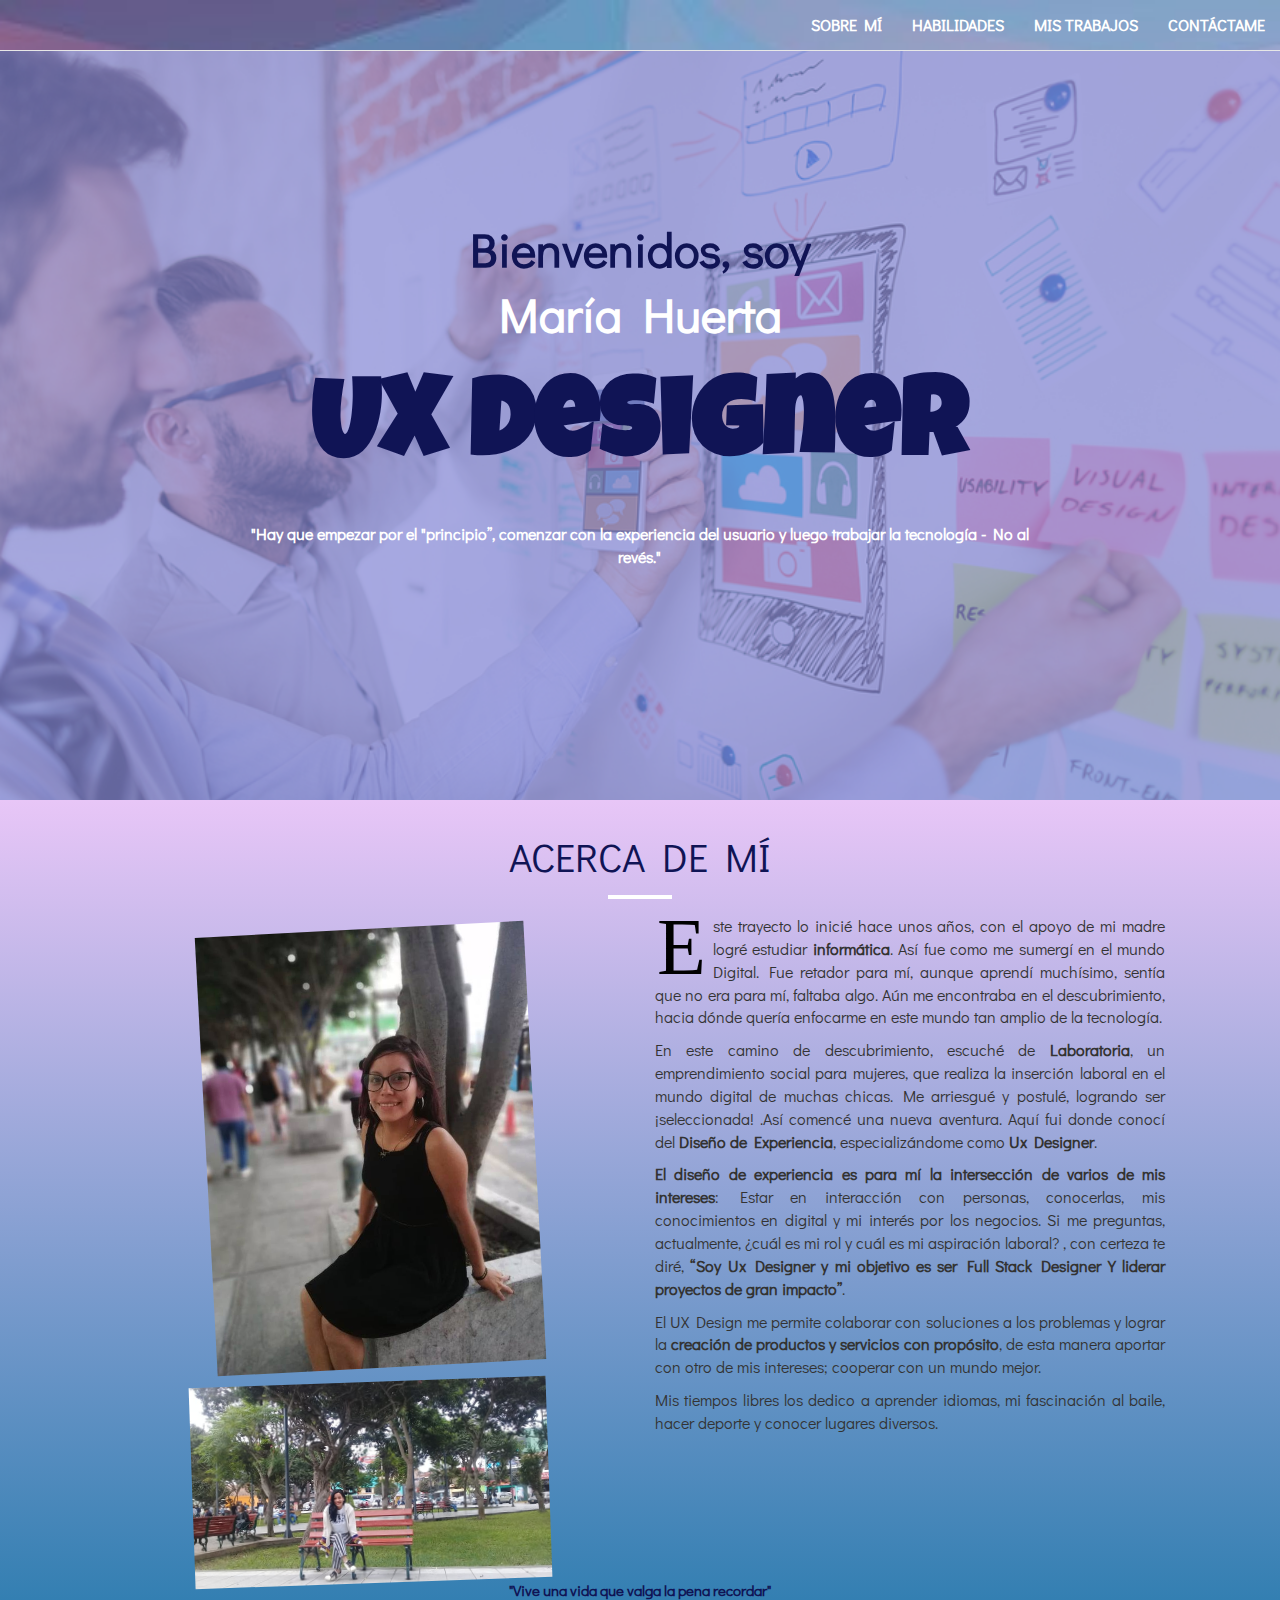
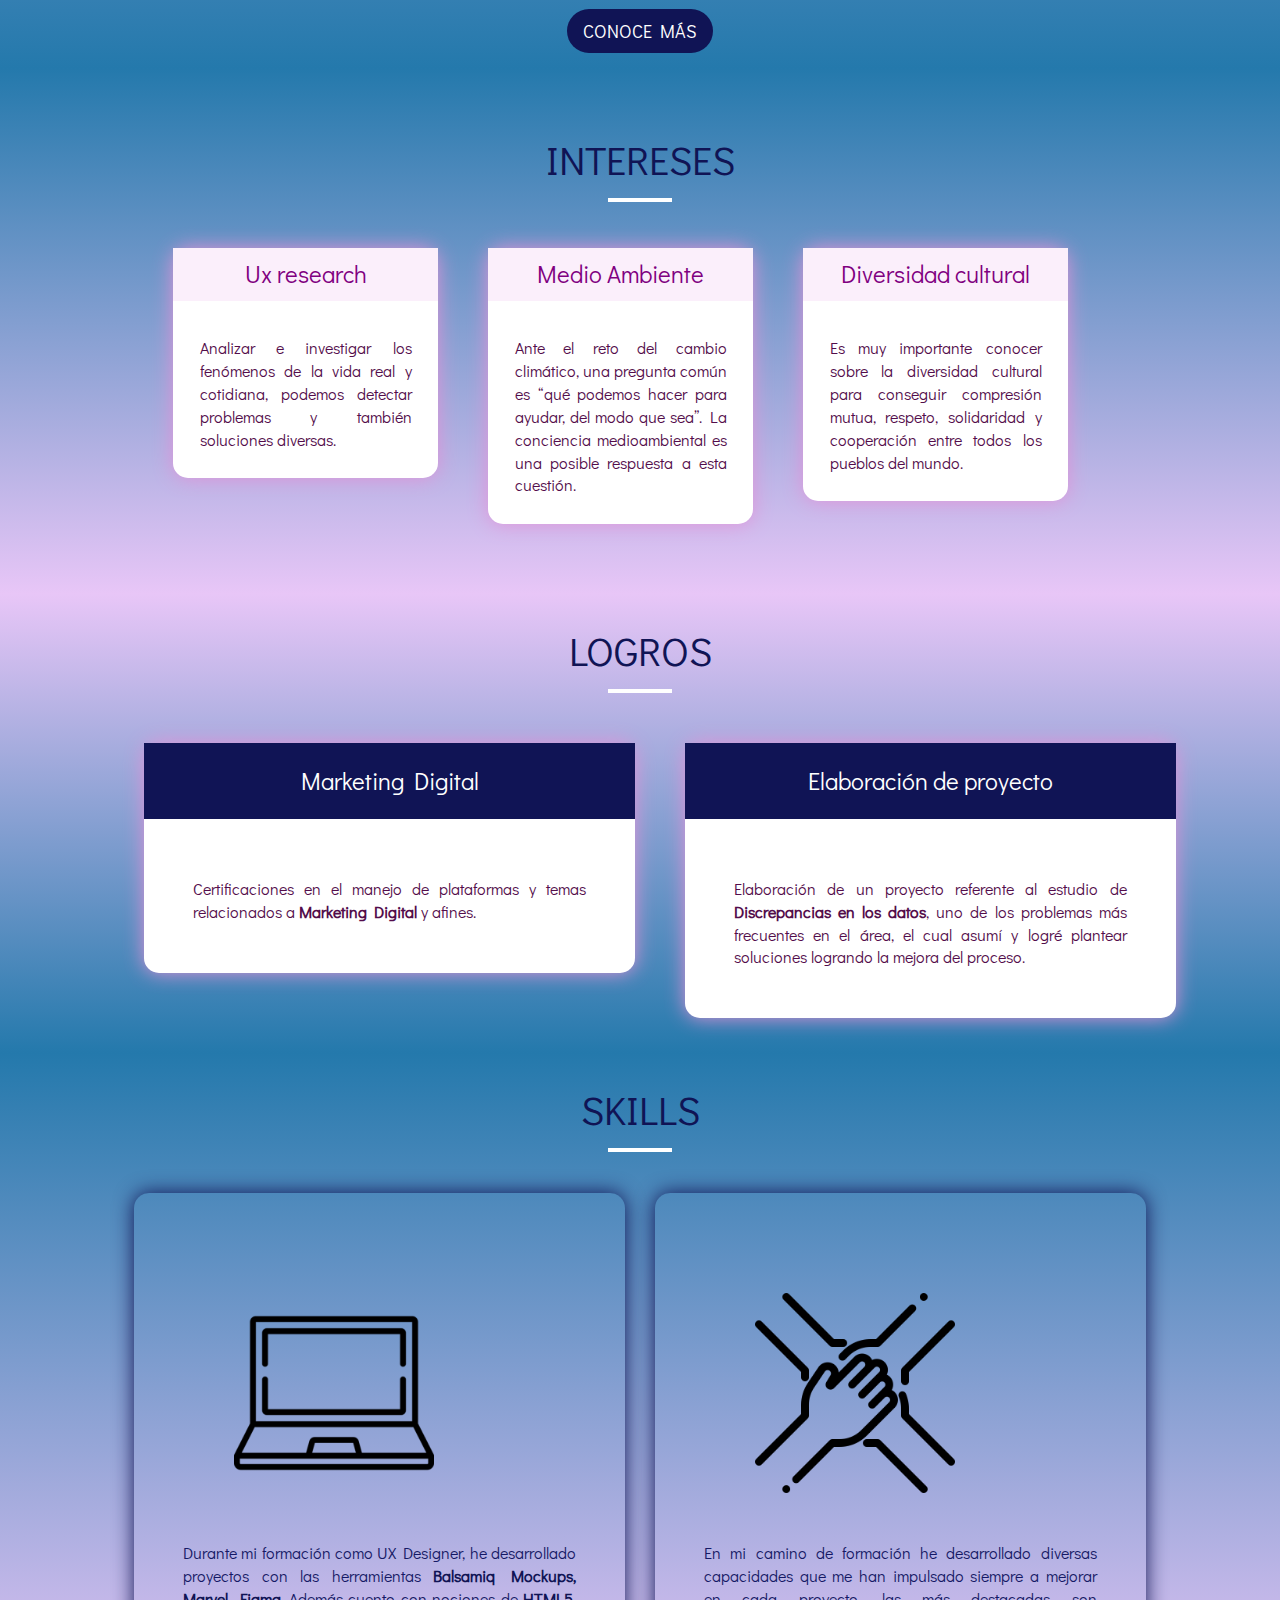
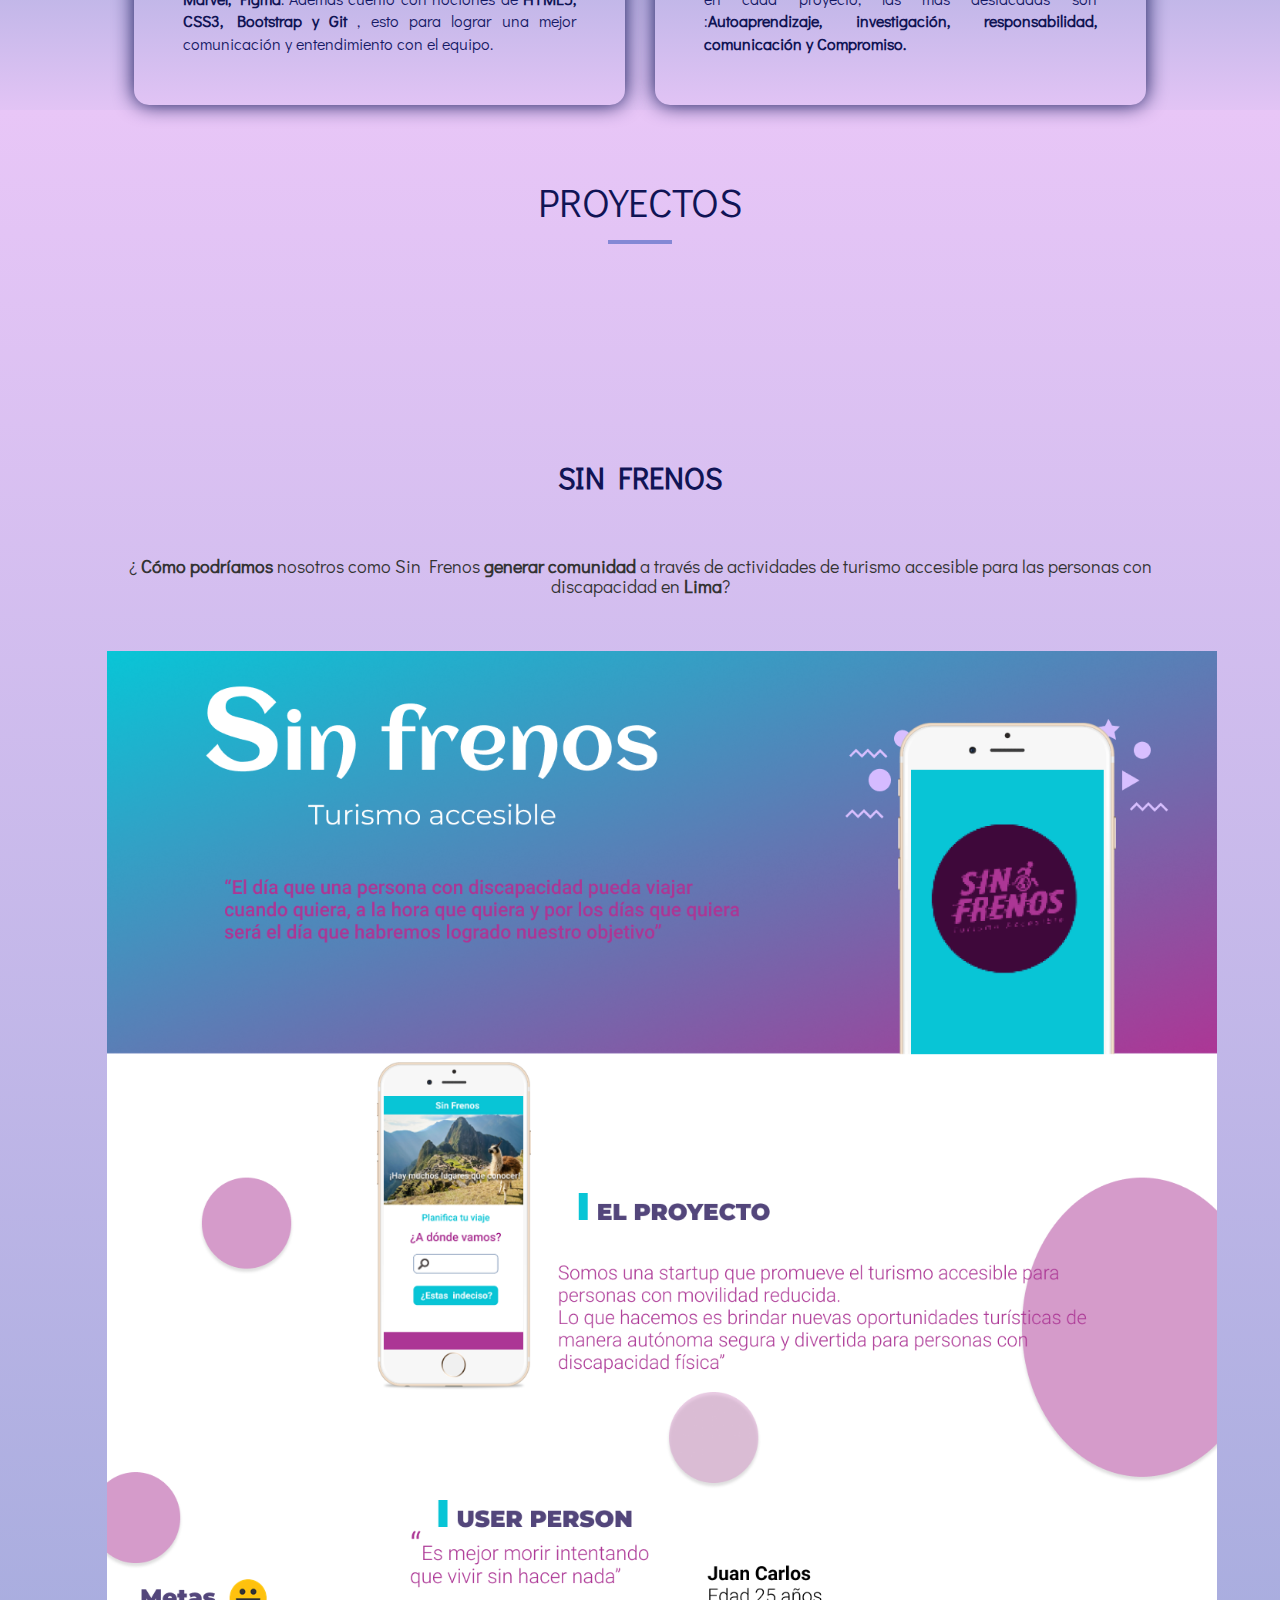
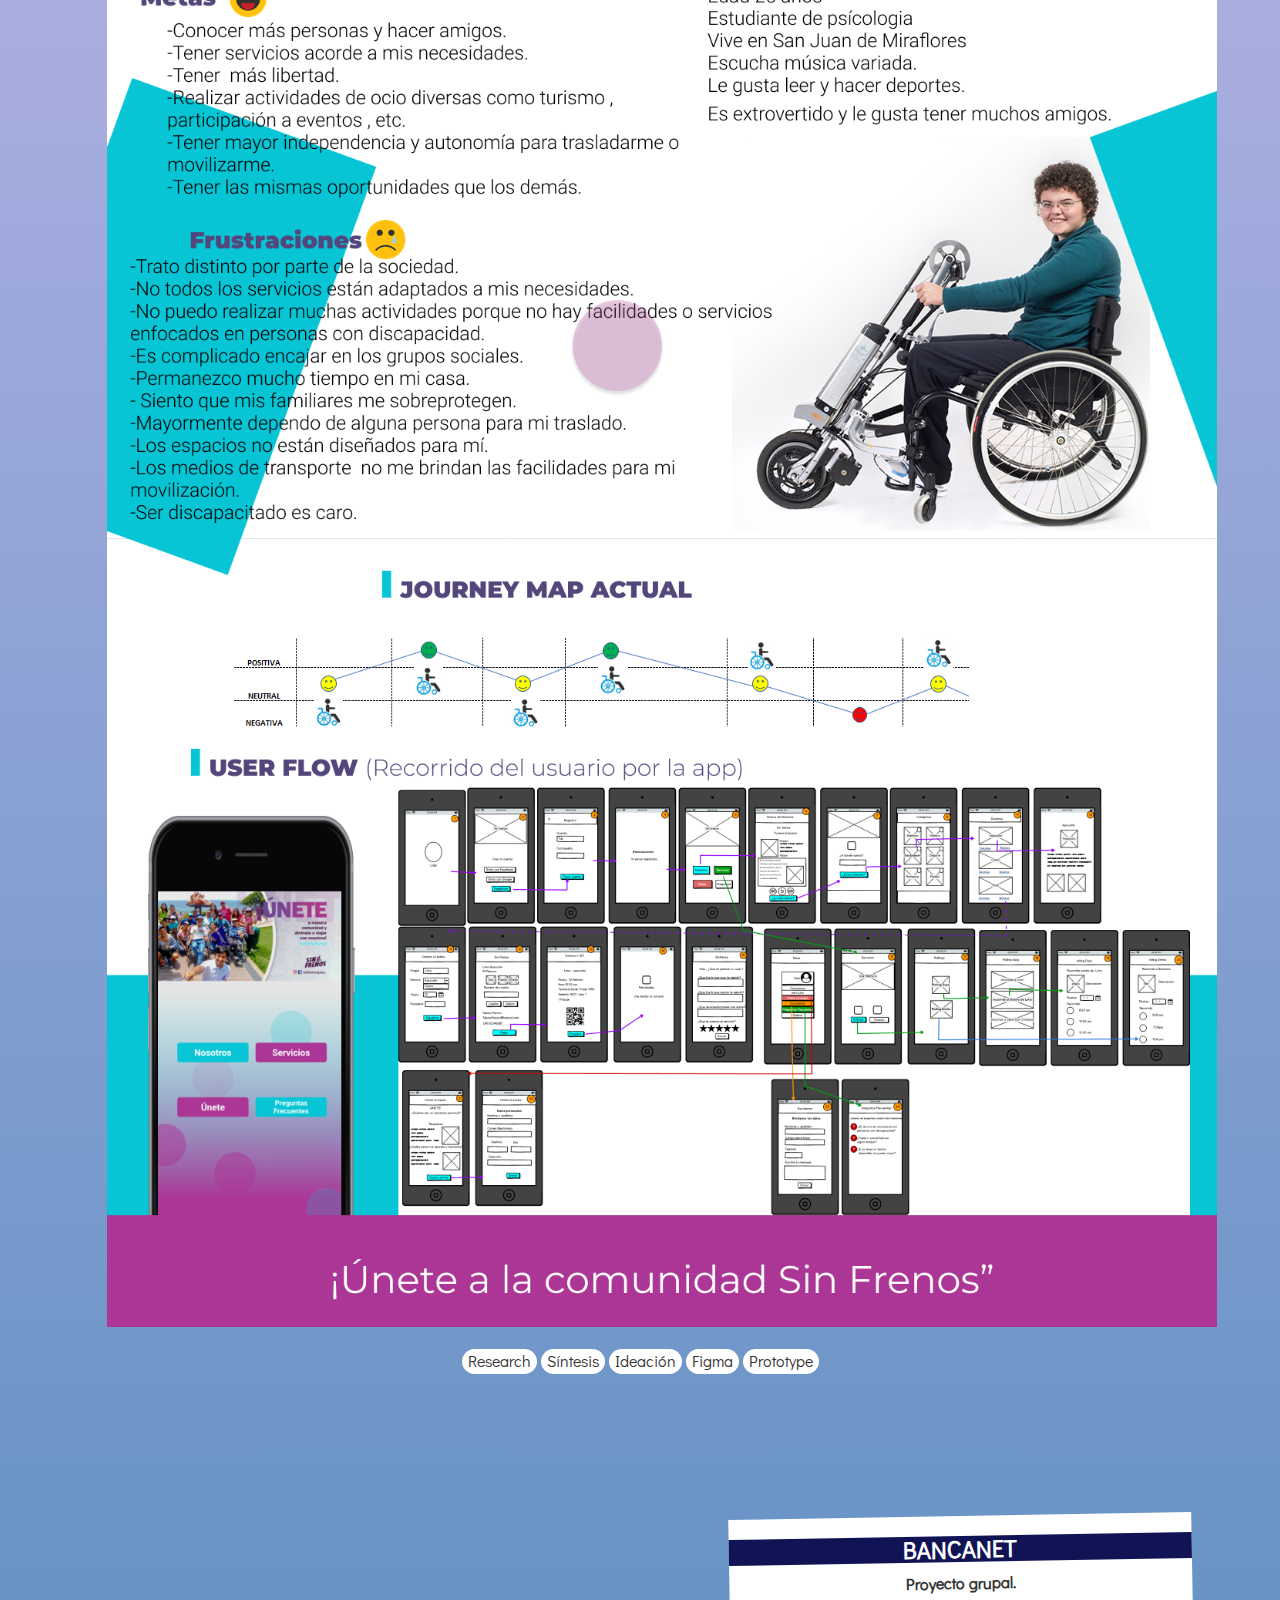
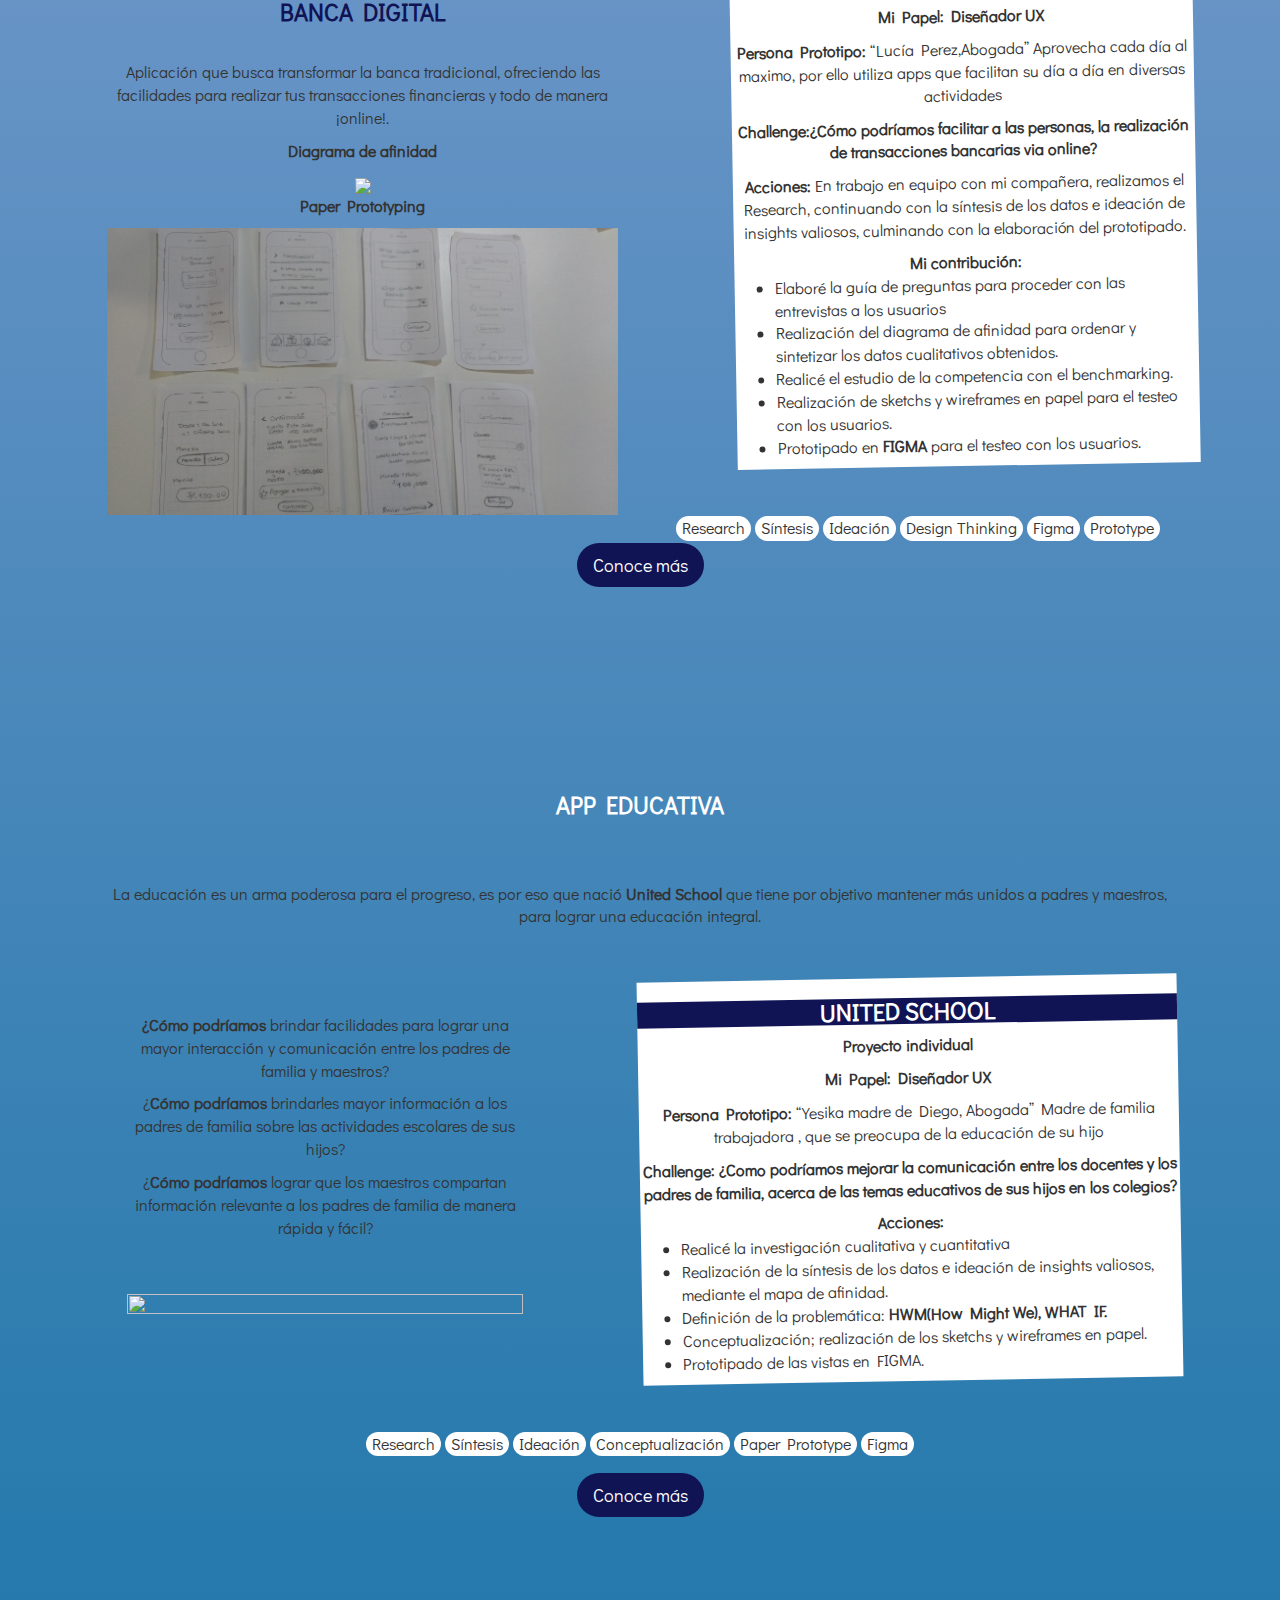
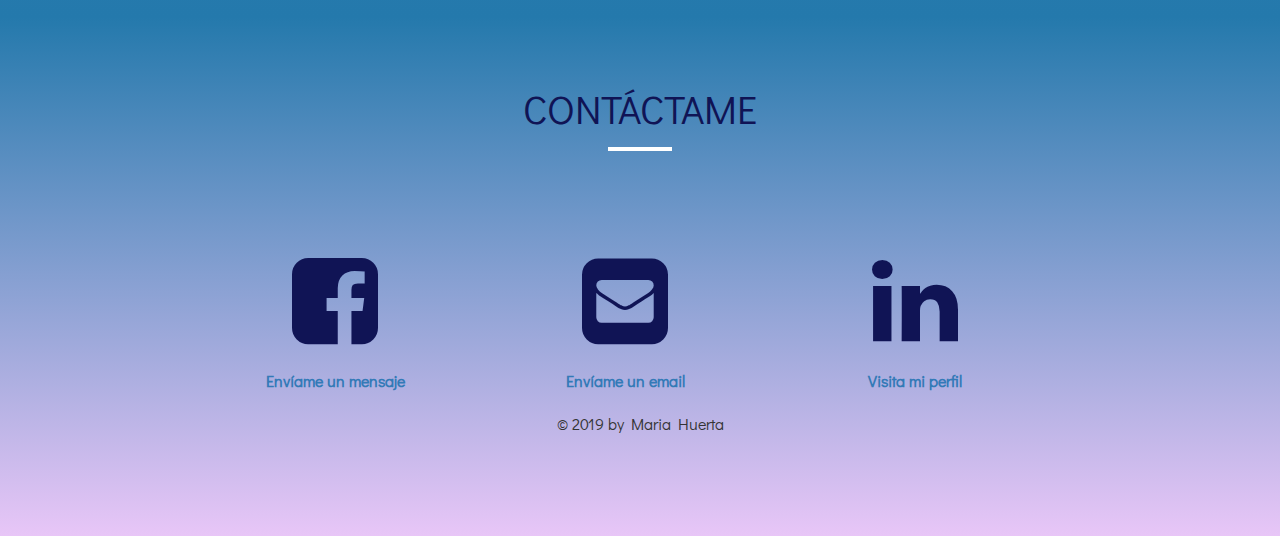
==== index.html @ 5f360df9 "añadiendo proyecto sin frenos" ====
<!DOCTYPE html>
<html lang="en">
	<head>
		<meta charset="UTF-8">
		<title>Portafolio</title>
		<meta http-equiv="X-UA-Compatible" content="IE=edge">
		<meta name="viewport" content="width=device-width, initial-scale=1">
		<link rel="stylesheet" href="fonts/css/font-awesome.css" type="text/css"> <!-- Porque aqui estan todos los icons de servicios-->
		<link href="https://fonts.googleapis.com/css?family=Kavivanar" rel="stylesheet">
		<link href="https://fonts.googleapis.com/css?family=Rammetto+One" rel="stylesheet">

		<link href="https://fonts.googleapis.com/css?family=Alfa+Slab+One|Amatic+SC|Archivo+Black|Didact+Gothic|Fjalla+One|Kalam|Lexend+Exa|Lexend+Zetta|Lobster|Luckiest+Guy|Oswald|Play|Shadows+Into+Light|Ubuntu+Condensed&display=swap" rel="stylesheet">
		<link rel="stylesheet" type="text/css" href="css/bootstrap.css">
		<link rel="stylesheet" href="css/main.css" type="text/css">

			<link rel="stylesheet" href="css/ejm.scss" type="text/css">
	</head>
	<body id="particles-js">
		<header>
			<nav class="navbar navbar-default navbar-fixed-top fixed">
				<div class="container-fluid">
					<div class="navbar-header">
						<button type="button" class="navbar-toggle collapsed" data-toggle="collapse" data-target="#bs-example-navbar-collapse-1" aria-expanded="false">
							<span class="sr-only">Toggle navigation</span>
							<span class="icon-bar"></span>
							<span class="icon-bar"></span>
							<span class="icon-bar"></span>
						</button>
						<a class="navbar-brand portafolio" href="#"></a>
					</div>
					<div class="collapse navbar-collapse" id="bs-example-navbar-collapse-1">
						<ul class="nav navbar-nav navbar-right">
							<li><a class="list" href="#sobremi"><strong>SOBRE MÍ</strong></a></li>
							<li><a class="list" href="#Habilidades"><strong>HABILIDADES</strong></a></li>
							<li><a class="list" href="#proyecto"><strong>MIS TRABAJOS</strong></a></li>
							<li><a class="list" href="#contactanos"><strong>CONTÁCTAME</strong></a></li>
						</ul>
					</div>
				</div>
			</nav>
		</header>


		<section>
			<div class="contentpresentacion">
				<h3 class="name texto-name  "><strong>Bienvenidos, soy </strong></h3><span class="name"><strong>María Huerta</strong></span>
					<h2 class="tittle2"><strong> UX Designer</strong></h2>
						<p class="phrase col-md-8"> "Hay que empezar por el "principio”, comenzar con la experiencia  del usuario y luego trabajar la tecnología - No al revés."</p>
			</div>
		</section>


		<!--sobre mi-->
		<section  class="fondo-sobremi"  >
			<div class="container">
				<div id="sobremi" class="text-center col-xs-12">
					<h2 class="tittle_Sub">ACERCA DE MÍ</h2>
					<div class="line-white"></div>
					<div class="col-xs-12 ">
					<!--	<div class="text-center col-xs-12 col-md-6 " >

									<img src="img/family.jpg" alt="photo" class="img-w ">

						</div> -->

						<div class="text-center col-xs-12 col-md-6 " >
							<img src="img/yoo.jpg" alt="photo" class="photo1">
							<img src="img/OK.jpg" alt="photo" class="photo2 hidden-xs">
						</div>

						<div class="text-center col-xs-12 col-md-6 text-justify hidden-xs" >
							<p> <span class="capitalLetter">E</span>ste trayecto lo inicié hace unos años, con el apoyo de mi madre logré estudiar <strong>informática</strong>. Así fue como me sumergí en el mundo Digital. Fue retador para mí, aunque aprendí muchísimo, sentía que no era para mí, faltaba algo. Aún me encontraba en el descubrimiento, hacia dónde quería enfocarme en este mundo tan amplio de la tecnología.
								 <p>En este camino de descubrimiento, escuché de <strong>Laboratoria</strong>, un emprendimiento social para mujeres, que realiza la inserción laboral en el mundo digital de muchas chicas. Me arriesgué y postulé, logrando ser ¡seleccionada! .Así comencé una nueva aventura. Aquí fui donde conocí del <strong> Diseño de Experiencia</strong>, especializándome como <strong>Ux Designer</strong>.</p>

							 	 <p><strong>El diseño de experiencia es para mí la intersección de varios de mis intereses</strong>: Estar en interacción con personas, conocerlas, mis conocimientos en digital  y mi interés por los negocios. Si me preguntas, actualmente, ¿cuál es mi rol y cuál es mi aspiración laboral? , con certeza te diré, <strong>“Soy Ux Designer y mi objetivo es ser Full Stack Designer Y liderar proyectos de gran impacto”</strong>.</p>
								 <p class="">El UX Design me permite colaborar con soluciones a los problemas y lograr la <strong>creación de productos y servicios con propósito</strong>, de esta manera aportar con otro de mis intereses; cooperar con un mundo mejor.</p>
	  						 <p class="">Mis tiempos libres los dedico a aprender idiomas, mi fascinación al baile, hacer deporte y conocer lugares diversos.</p>


								<div class="col-xs-12">
								<div class="col-xs-12  col-md-12 hidden-xs text-justify">

								</div>
								</div>
					 </div>



					 <div class="text-center col-xs-12   hidden-md hidden-lg hidden-sm .visible-xs text-justify">
					<p><span class="capitalLetter">D</span>esafió los retos y estoy convencida de que se puede mejorar vidas
					mediante la experiencia de usuario y la mejora de los procesos.
					Aspiro desarrollarme como Full Stack Designer y trabajar en
					proyectos de impacto social, ofreciendo la mejor experiencia al
					usuario en equilibrio con los objetivos del negocio y el uso eficiente
					de los recursos.
					Destaco mi capacidad de compromiso, cooperación y constancia en
					diversos ámbitos de mi vida.</p>
					</div>

					</div>

					<h3 class="text-frase">"Vive una vida que valga la pena recordar"</h3>
					<a href="img/MARIA HUERTA UX.pdf" target="_blank" id="enlace-cv" class="btn btn-lg boton  text-white " type="submit" download>CONOCE MÁS</a>
				</div>
			</div>
		</section>


		<!--HABILIDADES-->
	<!--	<section id="Habilidades"class="habilidades fondo text-center">
			<h2 class="tittle_Sub blue  ">SKILLS</h2>
			<div class="line"></div>
			<div class="col-xs-12 col-md-1">

			</div>
			<div class="col-xs-12 col-md-10 p-phrase">
			<p>Durante mi formación como UX Designer, he desarrollado  proyectos con las herramientas Marvel y Figma.
      Además cuento con nociones de HTML5, CSS3, Bootstrap y Git, esto para lograr una mejor comunicación con el equipo y entendimiento.
      </strong></p>
			</div>
			<div class="row">
			<div class="container">
					<div class="col-xs-12 col-md-2">
						<div class="tipos-habilidades">

								<section class="container-item">
										<img src="img/marvel.jpg" alt="photo" class="photos img">
								<section class="text-proyectos">
									<h4>MARVEL</h4>
								</section>
								</section>
						</div>
					</div>
					<div class="col-xs-12 col-md-2">
						<div class="tipos-habilidades">

							<section class="container-item">
									<img src="img/22.png" alt="photo" class="photos-ambos img">
							<section class="text-proyectos">
								<h4>FIGMA</h4>

							</section>
							</section>
						</div>
					</div>

					<div class="col-xs-12 col-md-2 ver">
						<div class="tipos-habilidades">


								<section class="container-item">
								<img src="img/git.jpg" alt="photo" class="photos img">
								<section class="text-proyectos">
									<h3>GIT</h3>

								</section>
								</section>
						</div>
					</div>
					<div class="col-xs-12 col-md-2 ver">
						<div class="tipos-habilidades">


								<section class="container-item">
							<img src="img/css_3.png" alt="photo" class="photos img">
								<section class="text-proyectos">
									<h3>CSS</h3>
								</section>
								</section>
						</div>
					</div>

					<div class="col-xs-12 col-md-2 ver">
						<div class="tipos-habilidades">

								<section class="container-item">
							<img src="img/html_5.png" alt="photo" class="photos img">
								<section class="text-proyectos">
									<h3>HTML</h3>
								</section>
								</section>
						</div>
					</div>

					<div class="col-xs-12 col-md-2 ver">
						<div class="tipos-habilidades">

								<section class="container-item">
							<img src="img/Octocat.png" alt="photo" class="photos img">
								<section class="text-proyectos">
									<h3>GITHUB</h3>
								</section>
								</section>
						</div>
					</div>
				</div>
	     	</div>
		</section>-->
		<section  class="text-center bg-black seccion-intereses">
				<div class="container-fluid">
				<h2 class="tittle_Sub blue">INTERESES</h2>
				<div class="line-white"></div>
				<div class="row">
					 <div class="col-md-1"></div>
					 <div class="col-md-3 all">
							<section class="overlay no-p" class="container-item">
							</section>
							<section class="intereses ">
								<h3 class="color-titulo">Ux research</h3>
								<p class="text-intereses text-justify">	Analizar e investigar los fenómenos de la vida real y cotidiana, podemos detectar problemas y también soluciones diversas.</p>
							</section>
					 </div>


						<div class="col-md-3 all">
							<section class="overlay no-p">
							</section>
							<section class="intereses ">
								<h3 class="color-titulo">Medio Ambiente</h3>
								<p class="text-intereses text-justify ">Ante el reto del cambio climático, una pregunta común es “qué podemos hacer para ayudar, del modo que sea”. La conciencia medioambiental es una posible respuesta a esta cuestión. </p>
							</section>
							</div>

							<div class="col-md-3 all">
								<section class="overlay no-p">
								<section class="newcategory" >
								</section>
								</section>
								<section class="intereses ">
									<h3 class="color-titulo">Diversidad cultural</h3>
									<p class="text-intereses text-justify ">Es muy importante conocer sobre la diversidad cultural para conseguir compresión mutua, respeto, solidaridad y cooperación entre todos los pueblos del mundo.</p>
								</section>
				</section>

				<section  class="text-center bg-black section_logros">
						<div class="container-fluid">
						<h2 class="tittle_Sub blue">LOGROS</h2>
						<div class="line-white"></div>
						<div class="row">
							 <div class="col-md-1"></div>
							 <div class="col-md-5 all">
									<section class="overlay no-p" class="container-item">
									</section>
									<section class="intereses ">
										<h3 class="color">Marketing Digital</h3>
										<p class="text-intereses text-justify"> Certificaciones en el manejo de plataformas y temas relacionados a <strong>Marketing Digital</strong> y afines.</p>
									</section>
							 </div>


								<div class="col-md-5 all">
									<section class="overlay no-p">
									</section>
									<section class="intereses">
										<h3 class="color">Elaboración de proyecto</h3>
										<p class="text-intereses text-justify "> Elaboración de un proyecto referente al estudio de <strong>Discrepancias en los datos</strong>, uno de los problemas más frecuentes en el área, el cual asumí y logré plantear soluciones logrando la mejora del proceso.  </p>
									</section>
									</div>
						</section>



		<section  id="Habilidades" class=" section_habilidades">
			<div class="container-fluid">
				<h2 class="tittle_Sub blue">SKILLS</h2>
				<div class="line-white"></div>
				<div class="row">
					<div class="col-md-1"></div>

						<div class="col-md-5 ">
							<section class="overlay no-p" class="container-item">
							</section>
							<section class="skills text-justify ">

								<div class="img-contenedor">
									<img src="img/laptop.png" class="img_skills" >
	              </div>
								<p class="text-skills">Durante mi formación como UX Designer, he desarrollado  proyectos con las herramientas <strong class="strong_letter">Balsamiq Mockups, Marvel, Figma</strong>.
					      Además cuento con nociones de <strong class="strong_letter">HTML5, CSS3, Bootstrap y Git</strong> , esto para lograr una mejor comunicación y entendimiento con el equipo.
							</strong></p>
							</section>
					 </div>


						<div class="col-md-5 ">
							<section class="overlay no-p">

							</section>
							<section class="skills text-justify ">
								<div class="img-contenedor">
									<img src="img/team.png" class="img_skills">
								</div>
								<p class="text-skills">En mi camino de formación he desarrollado diversas capacidades que me han impulsado siempre a mejorar en cada proyecto, las más destacadas son :<strong class="strong_letter">Autoaprendizaje, investigación, responsabilidad, comunicación y Compromiso.</strong> </p>
						</section>
					</div>
				</section>






		<!--Nuevos Proyectos-->
		<!-- <section id="proyecto" class="proyecto text-center bg-black">
			<div class="conteiner-fluid">
				<h2 class="text-white">Proyectos</h2>
				<div class="line"></div>
				<div class="row">
					<div class="col-md-4 overlay no-p">
						<img src="img/bancanet.jpg.png" class="img">
						<div class="newcategory">
							<h4>CATEGORÍA</h4>
							<h3>Nombre proyecto</h3>
						</div>
					</div>
					<div class="col-md-4 overlay no-p">
						<img src="img/1.jpg" class="img">
						<div class="newcategory">
							<h4>CATEGORÍA</h4>
							<h3>Nombre proyecto</h3>
						</div>
					</div>
					<div class="col-md-4 overlay no-p">
						<img src="img/1.jpg" class="img">
						<div class="newcategory">
							<h4>CATEGORÍA</h4>
							<h3>Nombre proyecto</h3>
						</div>
					</div>
				</div>
				<div class="github Text-white">
					<h3>Si quieres saber saber más...</h3>
						<a href="https://github.com/mariaahv?tab=repositories"  target="_blank" type="button" class="gitboton btn btn-lg btn-default git" ><b>VER MI GITHUB</b></a>
				</div>
		</section> -->

		<section  id="proyecto" class="text-center bg-black">
			<div class="container-fluid seccion-proyectos">
				<h2 class="texto title-proyectos">PROYECTOS</h2>
				<div class="line"></div>
				<div class="row">


					<section class="col-md-12 col-xs-12 margenes">

						<section class="recursos col-md-12 ">
							 <H2 class="titulo_proyectos">SIN FRENOS</h2>
							 <H4 class="proyectos-desc ">¿ <strong>Cómo podríamos</strong> nosotros
								 como Sin Frenos <strong>generar comunidad</strong> a través de actividades de turismo accesible para las personas con discapacidad en <strong>Lima</strong>?</H4>

						 </section>
						 <img src="img/landi.png" class="img_landing" alt="">

						<button type="button" name="button" class="btn-recursos  ">Research</button>
						<button type="button" name="button" class="btn-recursos  ">Síntesis</button>
						<button type="button" name="button" class="btn-recursos  "> Ideación</button>
						<!-- <button type="button" name="button" class="btn-recursos  ">iteration</button> -->
						<button type="button" name="button" class="btn-recursos  ">Figma</button>
						<button type="button" name="button" class="btn-recursos  ">Prototype</button>
						<!--<a href="https://github.com/mariaahv/Banca-digital" id="enlace-cv" target="_blank" class="btn btn-lg boton  text-white " >Conoce más</a>-->

				</section>


					<section class="col-md-12 col-xs-12 margenes">

						<section class="recursos col-md-6 ">
							 <h3 class="titulo_proyectos">BANCA DIGITAL</h3>
							 <p class="proyectos-desc ">Aplicación que busca transformar la banca tradicional, ofreciendo las facilidades para realizar tus transacciones financieras y todo de manera ¡online!.</p>
                <p> <strong>Diagrama de afinidad</strong> </p>
							 <img src="img/mapa_bancanet.jpg" class="img-paper">
							 <p> <strong>Paper Prototyping</strong></p>
							 <img src="img/paper-bancanet.jpg" class="img-paper">

						 </section>
						 <section class="col-md-1"></section>

					 <section class=" detalles-proy col-md-5">
						 <h3 class="sombra subtitulos-proyecto"> BANCANET</h3>
						 <p class=" subtitulos-proyecto"><strong> </strong> Proyecto grupal.</p>
							<p class=" subtitulos-proyecto">Mi Papel: Diseñador UX
              <p class=" hidden-xs"> <strong>Persona Prototipo:</strong> “Lucía Perez,Abogada” Aprovecha cada día al maximo, por ello utiliza apps que facilitan su día a día en diversas actividades</p>
							<p class=" "> <strong>Challenge:¿Cómo podríamos facilitar a las personas, la realización de transacciones bancarias via online?</strong> </p>
							<p class=" "><strong>Acciones: </strong>En trabajo en equipo con mi compañera, realizamos el Research,  continuando con la síntesis de los datos e ideación de insights valiosos, culminando con la elaboración del prototipado.</p>
							<div class=" "><strong>Mi contribución:</strong>
								<ul class="lista">
									<li>Elaboré la guía de preguntas para proceder con las entrevistas a los usuarios </li>
									<li>Realización del diagrama de afinidad para ordenar y sintetizar los datos cualitativos obtenidos. </li>
									<li>Realicé el estudio de la competencia con el benchmarking.</li>
									<li>Realización de sketchs y wireframes en papel para el testeo con los usuarios.</li>
									<li>Prototipado en <strong>FIGMA</strong> para el testeo con los usuarios.</li>

								</ul>

							</div>

 						</section class="margin">
						<button type="button" name="button" class="btn-recursos  ">Research</button>
						<button type="button" name="button" class="btn-recursos  ">Síntesis</button>
						<button type="button" name="button" class="btn-recursos  "> Ideación</button>
						<!-- <button type="button" name="button" class="btn-recursos  ">iteration</button> -->
						<button type="button" name="button" class="btn-recursos  ">	Design Thinking</button>
						<button type="button" name="button" class="btn-recursos  ">Figma</button>
						<button type="button" name="button" class="btn-recursos  ">Prototype</button>
						<a href="https://github.com/mariaahv/Banca-digital" id="enlace-cv" target="_blank" class="btn btn-lg boton  text-white " >Conoce más</a>

				</section>

				<section class=" col-md-12 col-xs-12">

				<!--	<section class=" col-md-3 ">
						<img src="img/banconet4.png" class="prototipo">

					</section>
					<section class=" col-md-3 ">
						<img src="img/banconet77.png" class="prototipo">

					</section>
					<section class=" col-md-3 ">
						<img src="img/banconet55.png" class="prototipo">

				 </section>
				 <section class=" col-md-3 ">
					 <img src="img/banconet66.png" class="prototipo">

				</section>
			</section>-->

			 <section class=" col-md-12 col-xs-12 margin">

					<!--<button type="button" name="button" class="btn-recursos demo ">	<a  href="https://github.com/mariaahv/Banca-digital" target="_blank"><p>DEMO</p></a></button>-->
					<!--<a href="https://www.figma.com/file/Ly5lUOjHAgE3uGpbx59IB6T8/banconet?node-id=78%3A0" id="enlace-cv" target="_blank" class="btn btn-lg boton  text-white " >Demo</a>-->

				</section>
				<section class="col-md-12 col-xs-12 margenes">
					<h3 id="white"class="titulo_proyectos "> APP EDUCATIVA</h3>
					<p class="proyectos-desc ">La educación es un arma poderosa para el progreso, es por eso que nació <strong>United School</strong> que tiene por objetivo mantener más unidos a padres y maestros, para  lograr una educación integral.</p>

				 <section class="recursos col-md-5">
								<div class="">
									<p><strong>¿Cómo podríamos</strong> brindar facilidades para lograr una mayor interacción y comunicación entre los padres de familia y maestros?</p>

               <p>¿<strong>Cómo podríamos</strong> brindarles mayor información a los padres de familia sobre las actividades escolares de sus hijos?</p>

              <p>¿<strong>Cómo podríamos</strong> lograr que los maestros compartan información relevante a los padres de familia de manera rápida y fácil?</p>
								<img src="img/paper1.jpg" class="img">
								</div>
								<!--<button type="button" name="button" class="btn-recursos demo ">	<a  href="https://github.com/mariaahv/APP-EDUCATIVA-" target="_blank"><p>DEMO</p></a></button>-->

					</section>

					<section class="col-md-1"></section>

					<section class="detalles-proy col-md-6 ">

						<H3  class=" sombra subtitulos-proyecto">UNITED SCHOOL</H3>
						<p  class=" subtitulos-proyecto">Proyecto individual</p>
						 <p class="subtitulos-proyecto">Mi Papel: Diseñador UX</p>
						 <p class="hidden-xs"> <strong>Persona Prototipo:</strong> “Yesika madre de Diego, Abogada” Madre de familia trabajadora , que se preocupa de la educación de su hijo</p>
						 <p class=" "> <strong>Challenge: ¿Como podríamos mejorar la comunicación entre los docentes y los padres de familia, acerca de las temas educativos de sus hijos en los colegios?  </strong> </p>


						 <div class=" "><strong>Acciones:</strong>
							 <ul class="lista">
								 <li>Realicé la investigación cualitativa y cuantitativa </li>
								 <li>Realización de la síntesis de los datos e ideación de insights valiosos, mediante el mapa de afinidad. </li>
								 <li>Definición de la problemática: <strong>HWM(How Might We), WHAT IF.</strong></li>
								 <li>Conceptualización; realización de los sketchs y wireframes en papel. </li>
								 <li>Prototipado de las vistas en FIGMA. </li>


							 </ul>
						 </div>


					 </section>


					 <section class="margin">
						 <button type="button" name="button" class="btn-recursos  ">Research</button>
 						<button type="button" name="button" class="btn-recursos  ">Síntesis</button>
 						<button type="button" name="button" class="btn-recursos  "> Ideación</button>
 												 <!-- <button type="button" name="button" class="btn-recursos  ">iteration</button> -->
 						<button type="button" name="button" class="btn-recursos  ">	Conceptualización</button>
 						<button type="button" name="button" class="btn-recursos  ">Paper Prototype</button>
 						<button type="button" name="button" class="btn-recursos  ">Figma</button>
					 </section>

					 <a href="https://github.com/mariaahv/APP-EDUCATIVA-"  id="enlace-cv" target="_blank" class="btn btn-lg boton  text-white " >Conoce más</a>


			    </section>

		</section>

		</div>
	</div>
</div>
</section>

   <footer id="contactanos">

			<section class="text-center bg-black seccion-contactame">
				<div class="container-fluid">
					<h2 class="tittle_Sub blue">CONTÁCTAME</h2>
					<div class="line-white"></div>
					<div class="row  margenes">

						<div class="col-md-1">

						</div>
							<div class="col-md-3 all">
								<section class="overlay no-p" class="container-item">
										<!-- <img src="img/bancanet01.png" class="img"> -->
								<!-- <section class="newcategory" >
									<h4></h4>
								</section> -->
								</section>
								<section class=" ">
								<a class="list email" href="https://www.facebook.com/Maria.FH.Vega" target="_blank"><strong><i class="fa fa-facebook-square"></i></strong></a></li>
								<a href="https://www.facebook.com/Maria.FH.Vega" target="_blank"><p class="links hidden-xs">Envíame un mensaje</p></a>
								<p class="links"></p>
								</section>
						    </div>


							<div class="col-md-3 all">
								<section class="overlay no-p">
								</section>
								<section class="">
									<a class="list email" href="https://outlook.live.com/mail/inbox" target="_blank"><strong>	<i class="fa fa-envelope-square " ></i></strong></a>
									<a href="https://outlook.live.com/mail/inbox" target="_blank"><p class="links hidden-xs">Envíame un email</p></a>
								</section>
								</div>

								<div class="col-md-3 all">
									<section class="overlay no-p">
									</section>

									<section class=" ">
									<a class="list email" href="https://www.linkedin.com/in/floramariahuerta/" target="_blank"><strong><i class="fa fa-linkedin"></i></strong></a>
									<a href="https://www.linkedin.com/in/floramariahuerta/" target="_blank"><p class="links hidden-xs">Visita mi perfil</p></a>
									</section>

									</div>

									<div class="col-md-12">
											<div class="center">© 2019 by Maria Huerta</div>
									</div>

</div>

		</footer>


		<script type="text/javascript" src="js/jquery.min.js"></script>
		<script type="text/javascript" src="js/bootstrap.js"></script>
		<script type="text/javascript" src="js/index.js"></script>
		<script src="particles.min.js"></script>
		<script src="particulas.js"></script>
	</body>
</html>
---- css/main.css ----
/*------Se repiten----------*/
body{
	font-size: 16px;
font-family: 'Didact Gothic', sans-serif;
	background: #FBEFFB;
	/* overflow: hidden; */
}

#loader {
  color: #ffffff;
  background: radial-gradient(#5353b3, #6c28ac);
  /* background: radial-gradient(#ff5d35, #d9534f); */
}


.subtitulos-proyecto{
	font-weight: bold;
	text-align: center;
}

.lista{
	text-align: left;
}
.fly-in-text{
  text-align: center;
  list-style: none;
  position: absolute;
  /* left: 50%;
  top: 50%;
  transform: translateX(-50%) translateY(-50%); */
}

.fly-in-text li{
  display: inline-block;
  font-family: sans-serif;
  font-weight: 300;
  font-size: 3em;
  opacity: 1;
  transition: all 2.5s ease;
}

.fly-in-text.hidden li:nth-child(1) { transform: translateX(-200px) translateY(-200px); }
.fly-in-text.hidden li:nth-child(2) { transform: translateX(20px) translateY(100px); }
.fly-in-text.hidden li:nth-child(3) { transform: translateX(-150px) translateY(-80px); }
.fly-in-text.hidden li:nth-child(4) { transform: translateX(10px) translateY(-200px); }


.fly-in-text li:last-child{
  margin-right: 0;
}
.fly-in-text.hidden li{
  opacity:0;
}

.line{
	width: 4em;
	border: 2px solid #8488D5;
	margin: 1em auto;
}

.line-{
	width: 4em;
	border: 2px solid #8E5688;
	margin: 1em auto;
}

.title-proyectos{
	color: #101455;
	font-size: 2.5em;
	text-align: center;


}
.line-white{
	width: 4em;
	border: 2px solid #FFFFFF;
	margin: 1em auto;
}
.bg-portafolio{
	/* background-color:#9F839C; */
	background-image: url(../img/fondo0.jpg);
	background-size: cover;

}

.fondo-sobremi{
	/*background-image: url(../img/fondopink.jpg);*/
	background-size: cover;
	background: linear-gradient(#E8C6F7,#2479AC);
	padding: 15px;

}
.text-portafolio{
	color: #F05F40;
}


.proy{
	margin-bottom: 30px;
}

.text-purple{
	color:#AF70A8;

}
.text-green{
	color:#4486B4;
}
.text-opacity{
	/* color: rgba(255, 255, 255, 0.7); */
}
.title{
	font-family: 'Ubuntu Condensed', sans-serif;
	font-size: 5em;
}

.fixed{
	background-image: url(../img/fondopink.jpg);
	background-size: cover;

}

.bg-black{
	background-color: gray;
}


/*--------HEADER----------*/
.bg-image{
	background-image: url(../img/imagen-ux.jpg);


/*	background: linear-gradient(#E8C6F7,#2479AC);*/

	/* background: #ff4a58; */
	/* background: linear-gradient(to right, red , yellow); */
	 /* background: linear-gradient( #000000, #3737A5  ); */
	 /* background-color: #8181AC; */
	/* background:  #ff5663; */
	background-size: cover;
	background-repeat: no-repeat;
	padding: 15% 10%;

	filter:alpha(opacity=50);
 -moz-opacity: 0.5;
 opacity: 0.5;

}

.opacar:hover img {
 filter:alpha(opacity=100)3000;
-moz-opacity: 1.0;
 opacity: 1.0;
}

.centrado{
  transform:translateX(25%);
}

.centrado li a{
	font-size: 100px;
	margin: 10px;
	color: #AF70A8;
}
.email {
		font-size: 100px;
		/* transform:translateX(45%); */
		color:#101455;
}

.email:hover{
		color:#2479AC;
}
.navbar .portafolio{
	color: #afafaf;
}
.navbar #bs-example-navbar-collapse-1 .list{
	color: white;
/*  background-image: url(../img/fondo-fixed.jpg);*/
}
.navbar #bs-example-navbar-collapse-1 .list:hover{
	color:#101455 ;
}
.boton{
	border: none;
	border-radius: 70px;
}
.boton:hover{
	background-color: #e75232;
	color: #FFFFFF;
}
/*--------PRESENTACIÓN----------*/
.presentacion{
	margin-bottom: 0px;
	width: 100%;
	height: 100%;
}

.text-frase{

	color: #101455;
	margin-top: 100px;
	font-size: 15px;
	font-weight: bolder;
}


#enlace-cv  {
	background: #101455;
		/* background-color: #e75232;O */
	color:white;
	margin-top: 0px;
}

#enlace-cv:hover{
	background-color: #101455;
	/* background: #DA81F5; */
	color: #E8C6F7;
	border: 2px #E8C6F7;
}
.photo1{
	width: 70%;
	border-radius: 0%;
	transform: rotate(-3deg);
	padding: 14px;
}

.photo2{
	width: 70%;
	transform: rotate(-2deg);
	padding: : 12px;
}


.photos{
	width: 100%;
	height: 100%;

}

.photos-ambos{
	width: 5%;
	height: 5%;
}




.contentpresentacion{
	text-align: center;
	background-image: url(../img/ux.jpg);
	background-size: cover;
	width: 100%;
	height: 800px;
	position: relative;
	display: flex;
	flex-direction: column;
	justify-content: center;
	align-items: center;

}

.contentpresentacion h3,h2 ,p{
	position: relative;
}

.phrase{
	font-size: 1em;
	color:white;
	font-weight: bold;
  font-family: 'Didact Gothic', sans-serif;
	padding-top:20px;
}


.name{
	margin: 2px;
 font-family: 'Didact Gothic', sans-serif;
	color: white;
	font-size: 3em;
	position: relative;

}
.contentpresentacion::before{
	content: "";
	width: 100%;
	height: 100%;
	position: absolute;
	background: #8488D5;
	opacity: 0.7;

}

.texto-name {
  background: #101455;
  -webkit-background-clip: text;
  -webkit-text-fill-color: transparent;
  color: tomato;
}

.tittle_Sub{
	color: #101455;
	font-size: 2.5em;
	text-align: center;
}

.tittle2{
	color: #101455;
	font-size: 7em;
	font-weight: bold;
font-family: 'Luckiest Guy', cursive;
}

.GitHub_boton{
	text-align: center;

}


.GitHub_boton:hover{
	background-color: #e75232;
	color: #FFFFFF;
}


.capitalLetter
{
   float:left;
   color:black;

   font-size:80px;
   line-height:60px;
   padding:2px;
     font-family: 'Grand Hotel', cursive;
   margin-right: 5px;
}



.img-w {
	margin:10%;
  width: 80%;
	height:100%;
  border-radius: 10px;
  border: .4em solid white;
  box-shadow: 0px 2px 12px -4px rgba(0, 0, 0, 0.75);
  transform: rotate(-4deg)
}


.center{
	text-align: center;
	background: -webkit-linear-gradient(#101455,,#101455);
}

#fondo-gif{
	background-image: url(../img/fondopink.jpg);

}

.seccion-contactame{
	background: linear-gradient(#2479AC,#E8C6F7);
	padding: 50px;
}


	/* font-family: 'Ubuntu Condensed', sans-serif; */
	font-family: 'Dancing Script', cursive;

	/* color: gray; */
	color: #101455;

}


.tipografia-2{
	color: #101455;
	font-size: 2.5em;
}

.links{
	font-size: 1em;
  font-weight: bold;
}

/*--------HABILIDADES----------*/

.section_habilidades{
	 background: linear-gradient(#2479AC,#E8C6F7);
	 padding: 15px;

}

.section_logros{
	 background: linear-gradient(#E8C6F7,#2479AC);
	 padding: 15px;

}
.habilidades{
	padding: 5% 0%;
	background: #E8C6F7;
	/* margin: 10%; */
}
.icon{
	font-size: 3em;
}
.tipos-habilidades{
	padding: 10% 0%;
}

.text-proyectos-h{
	position: absolute;
	bottom: 0;
	padding: 20px;
	background: rgba(0,0,0,0.7);
	color: #fff;
	transform: translateY(100%);
	transition: all 0.10s ease-out;

}

/*


/*--------NUEVOS PROYECTOS----------*/
.img {
	width: 100%;
	height: 120%;
	display: flex;
  justify-content: space-between;
	margin-top: 50px;
	padding: 5px;
}

.prototipo{

		width: 100%;
		display: flex;
	  justify-content: space-between;

}


.img-paper {
	width: 100%;

}
.img-2{
	width: 40%;
}

.text-proyectos{
	position: absolute;
	bottom: 0;
	padding: 20px;
	background: rgba(0,0,0,0.0);
	color: #9317D3;
	transform: translateY(100%);
	transition: all 0.10s ease-out;

}

.img-proyectos{

}


.text-proyectos p{
	text-align: justify;
}

.recursos{
	/* background: CFE9F8; */

	margin-top: 5%;
	padding:2%;
	text-align: left;
	text-align: center;

}

.text-intereses{
	color: #530D4B;
	padding: 10%;
	justify-content: center;

}

.text-skills{
	color: #151965;
	padding: 10%;
	justify-content: center;
}

.strong_letter{
	color: #101455;
}

.color-titulo{
	padding: 5%;
	background: #FBEFFB;
	color: purple;

}

.color{
		padding: 5%;
		background: #101455;
		color: white;
}

.skills{

		margin-top: 5%;
		box-shadow: 0 0 20px #101455;
		border-radius: 15px;
		background: ##8488D5;

		/* margin: 10%; */

}

.img_skills{

  vertical-align: middle;
	margin: 100px;

}

img .img_skills{
	margin-tp:0;
}

.intereses{
	background: white;
	margin-top: 5%;
	box-shadow: 0 0 20px #E192D8;
	border-radius: 15px;
	/* margin: 10%; */

}

.all{
	margin: 10px;
}

.seccion-intereses{
	 background: linear-gradient(#2479AC,#E8C6F7);
  padding: 50px;

}
.circulo {
     /* width: 30px;
     height: 30px;
     -moz-border-radius: 50%;
     -webkit-border-radius: 50%;
     border-radius: 50%;
     background: #5cb85c; */
		 width: 30px;
     height: 30px;
		 background: white;
		 border: none;
		 border-radius: 70px;
}

.btn-recursos{
	background: #fff;
	border: none;
	border-radius: 70px;
	margin-bottom: 2px;

	/* background: #F5D0A9; */
}

.img-contenedor img {
-webkit-transition:all .9s ease; /* Safari y Chrome */
-moz-transition:all .9s ease; /* Firefox */
-o-transition:all .9s ease; /* IE 9 */
-ms-transition:all .9s ease; /* Opera */
width:80%;
text-align: center;
}
.img-contenedor:hover img {
-webkit-transform:scale(1.25);
-moz-transform:scale(1.25);
-ms-transform:scale(1.25);
-o-transform:scale(1.25);
transform:scale(1.25);
}
.img-contenedor {/*Ancho y altura son modificables al requerimiento de cada uno*/
width:250px;
height:300px;

}


.container-item:hover .text-proyectos {
	transform: translateY(0%);
}

.img{
	transition: all 0.5s;
}

.container-item:hover .img {
	transform: scale(1.15);

}

.container-item{
	position: relative;
	overflow: hidden; /* esto es para que  se oculte en la parte inferior*/
	margin: 0px;
}
.newcategory{
	opacity:0;
	position: absolute;
	top: 0px;
	width: 92%;
	height: auto;
}

.overlay:hover .newcategory{
	opacity:0.9;
	color:#FFFFFF;
	font-weight:700;
	background-color: #F05F40;
	text-align: center;
	padding-top: : 20%;
	min-height: 12%;
}
.overlay:hover .newcategory h4{
	color: rgba(255, 255, 255, 0.7);
}
.no-p{
	padding: 0px;
}
.github{
	padding: 2em;
	color: #FFFFFF;
}
.gitboton{
	border: none;
	border-radius: 70px;
	margin-top: 1em;
	background: #8488D5;
		/* background-color: #e75232; */
	color:white;
}

.demo{
	background:#101455;
	color: white;
	margin: 10px;
}
.demo:hover{
	background: #8B5585;
	color: white;

}

.detalles-proy {
  margin-bottom: 50px;
	padding: 0px;
	margin-top: 40px;
	background: white;
	transform: rotate(-1deg)

}

.img_landing{

	width: 100%;
	margin: 2%;
}

.margin{
	margin: 15px;
}
.proy-unitario{
  margin: 20px;
	background:#8488D5;
}

#proyecto{
	/* background: #F6CEF5; */
	margin-top: -20px;
}

.blue{
color: #101455;

}

.sombra{
	background:#101455;
	color: white;
}

#white{
	color: white;
}


.gitboton:hover{
	background-color:#101455;
		/* background: #DA81F5; */
	color: #fff;

}

.sec-codigo{
	margin-top: 5%;
}

.seccion-proyectos{

	background: linear-gradient(#E8C6F7,#2479AC);

	/* background: #FBEFFB; */
		background-size: cover;
		background-repeat: no-repeat;
padding: 50px;


}



.titulo_proyectos{
	color:#101455;
  padding: 5%;
	text-align: left;
	font-weight: bold;
	text-align: center;
}

/* .text-blue{
	color:gray;
} */

.margenes{
padding: 50px;
}

.fondo{
	background: #8488D5;
}
/*--------FOOTER----------*/
footer {

}
.contact{
	padding: 0% 20%
}
.contac-ico {
	font-size: 2em;
}
.m-bottom{
	margin-bottom: 1em;
}


@media (max-width: 1024px){
	body{
	font-size: 16px;
	}
}
@media (max-width: 982px){
	body{
	font-size: 14px;
	}
}
@media (max-width: 768px){
	body{
	font-size: 14px;

	}
	.name{
		font-family: 'Play', sans-serif;
		color: white;
		font-size: 2em;
		position: relative;

	}

	.tittle2{
		color: #101455;
		font-size: 4em;

	}

	.detalles-proy {
		margin-top: 20px;
		background: #101455;
		padding: 20px;
		background: white;

	}

	.img {
		width: 100%;
		display: flex;
	  justify-content: space-between;
		padding: 10px;

	}


}

@media (max-width: 640px){
	body{
	font-size: 12px;

	}+

	.detalles-proy {
		padding: 20px;
		background: white;

	}

	.img {
		width: 100%;
		display: flex;
	  justify-content: space-between;
		padding: 10px;

	}

	.prototipo{
			width: 100%;
			display: flex;
		  justify-content: space-between;
			margin:5px;
	}


}
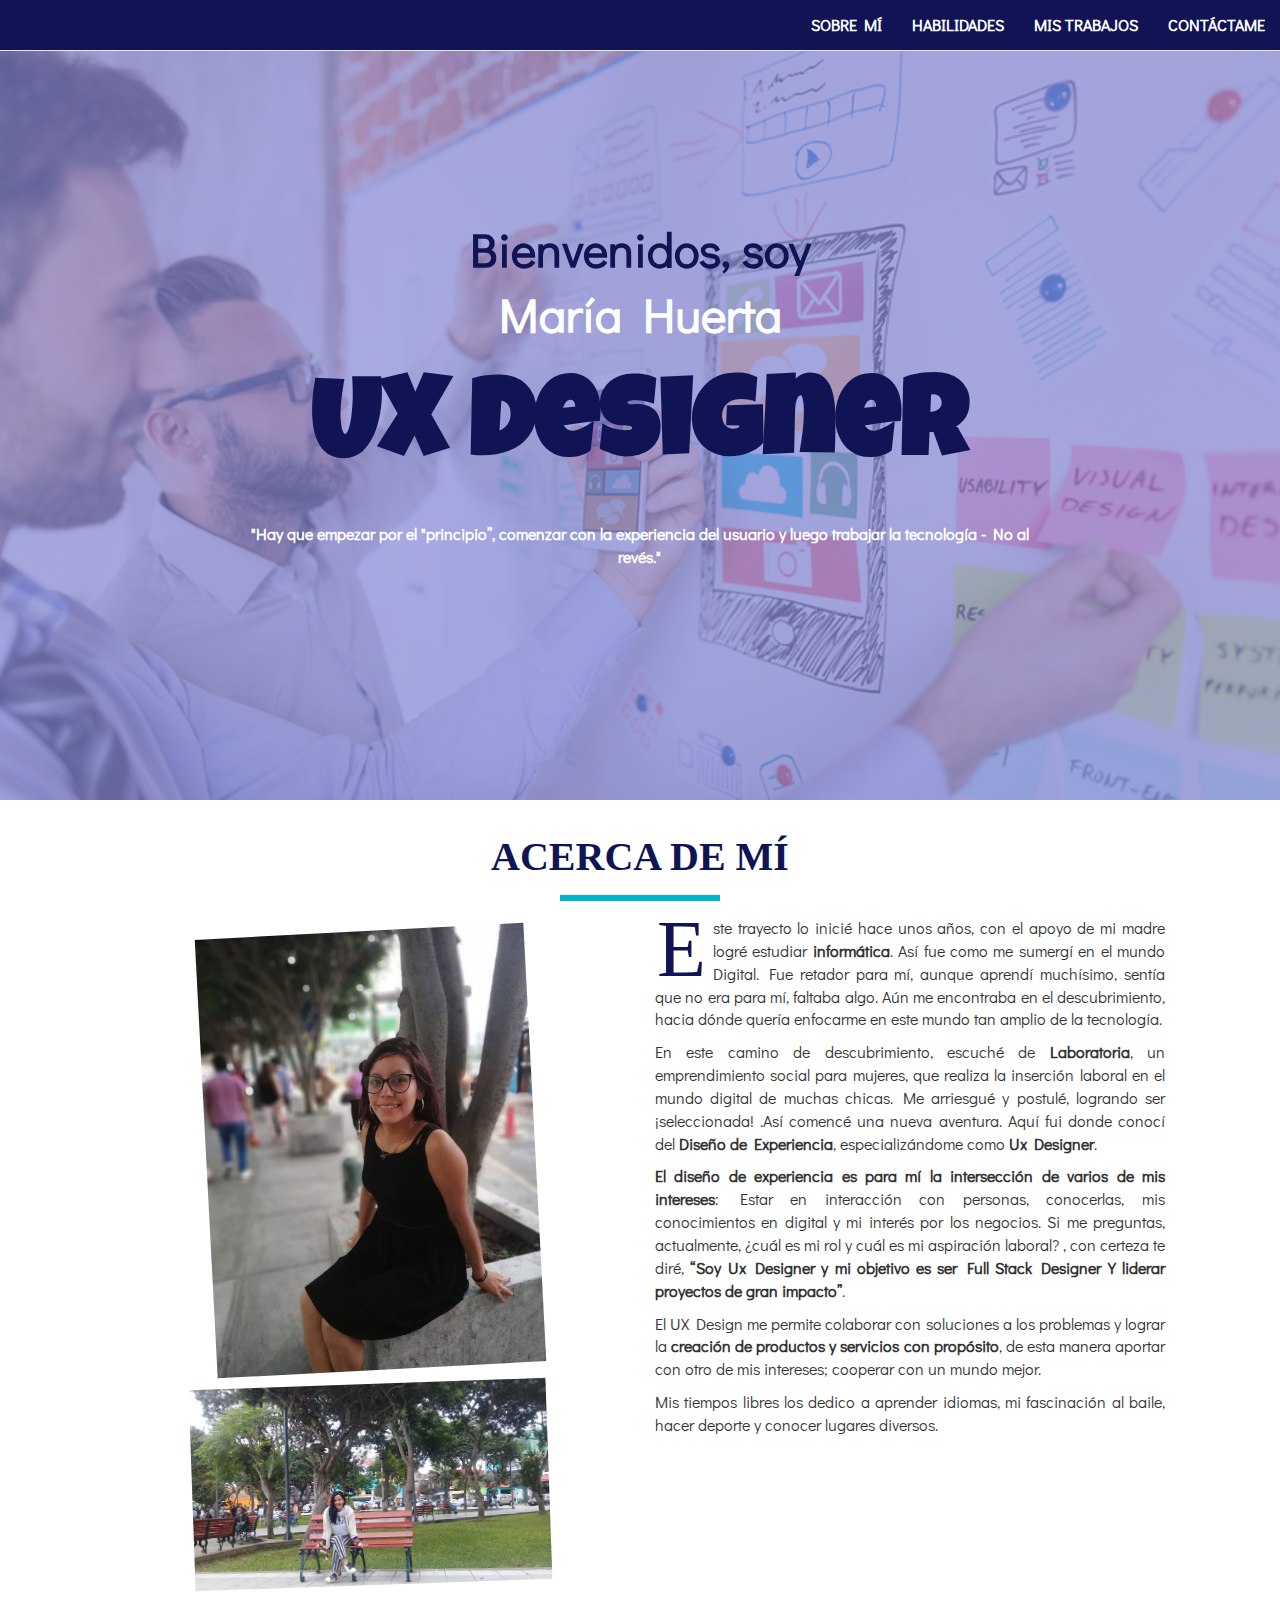
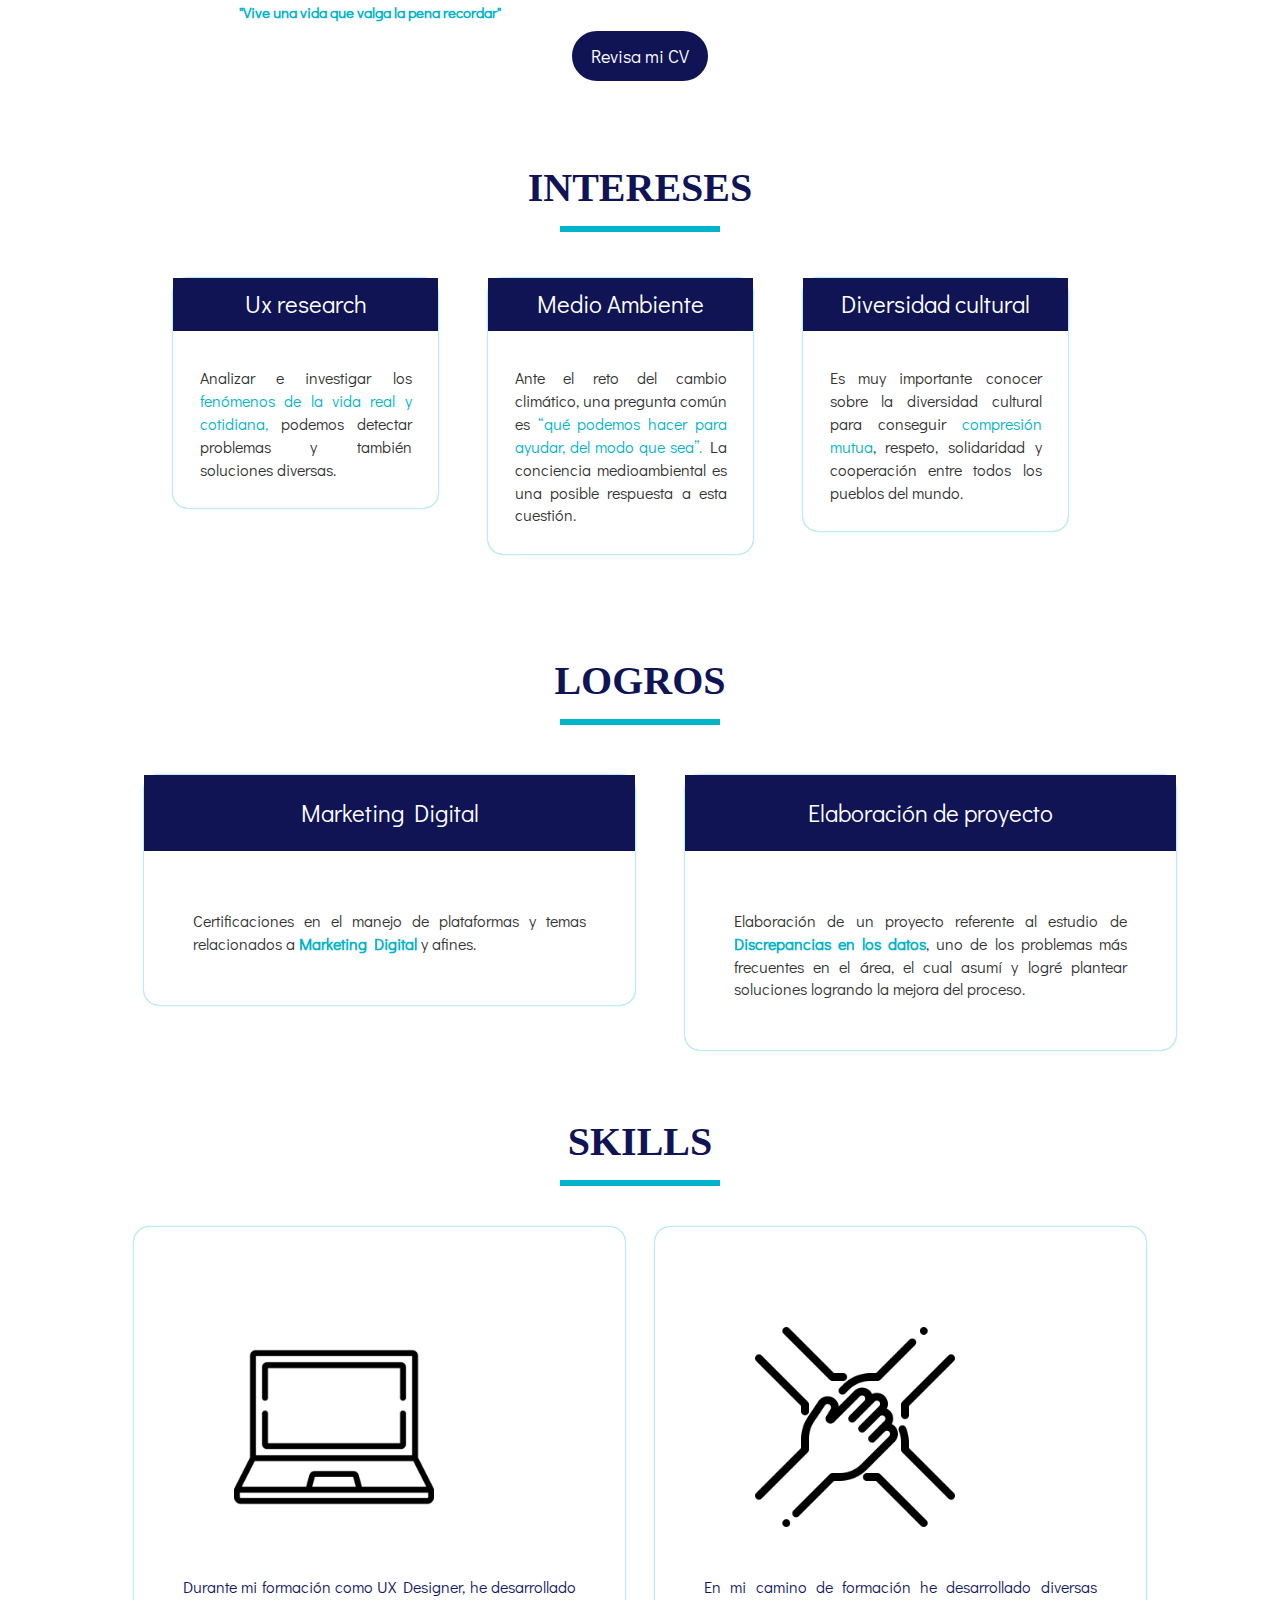
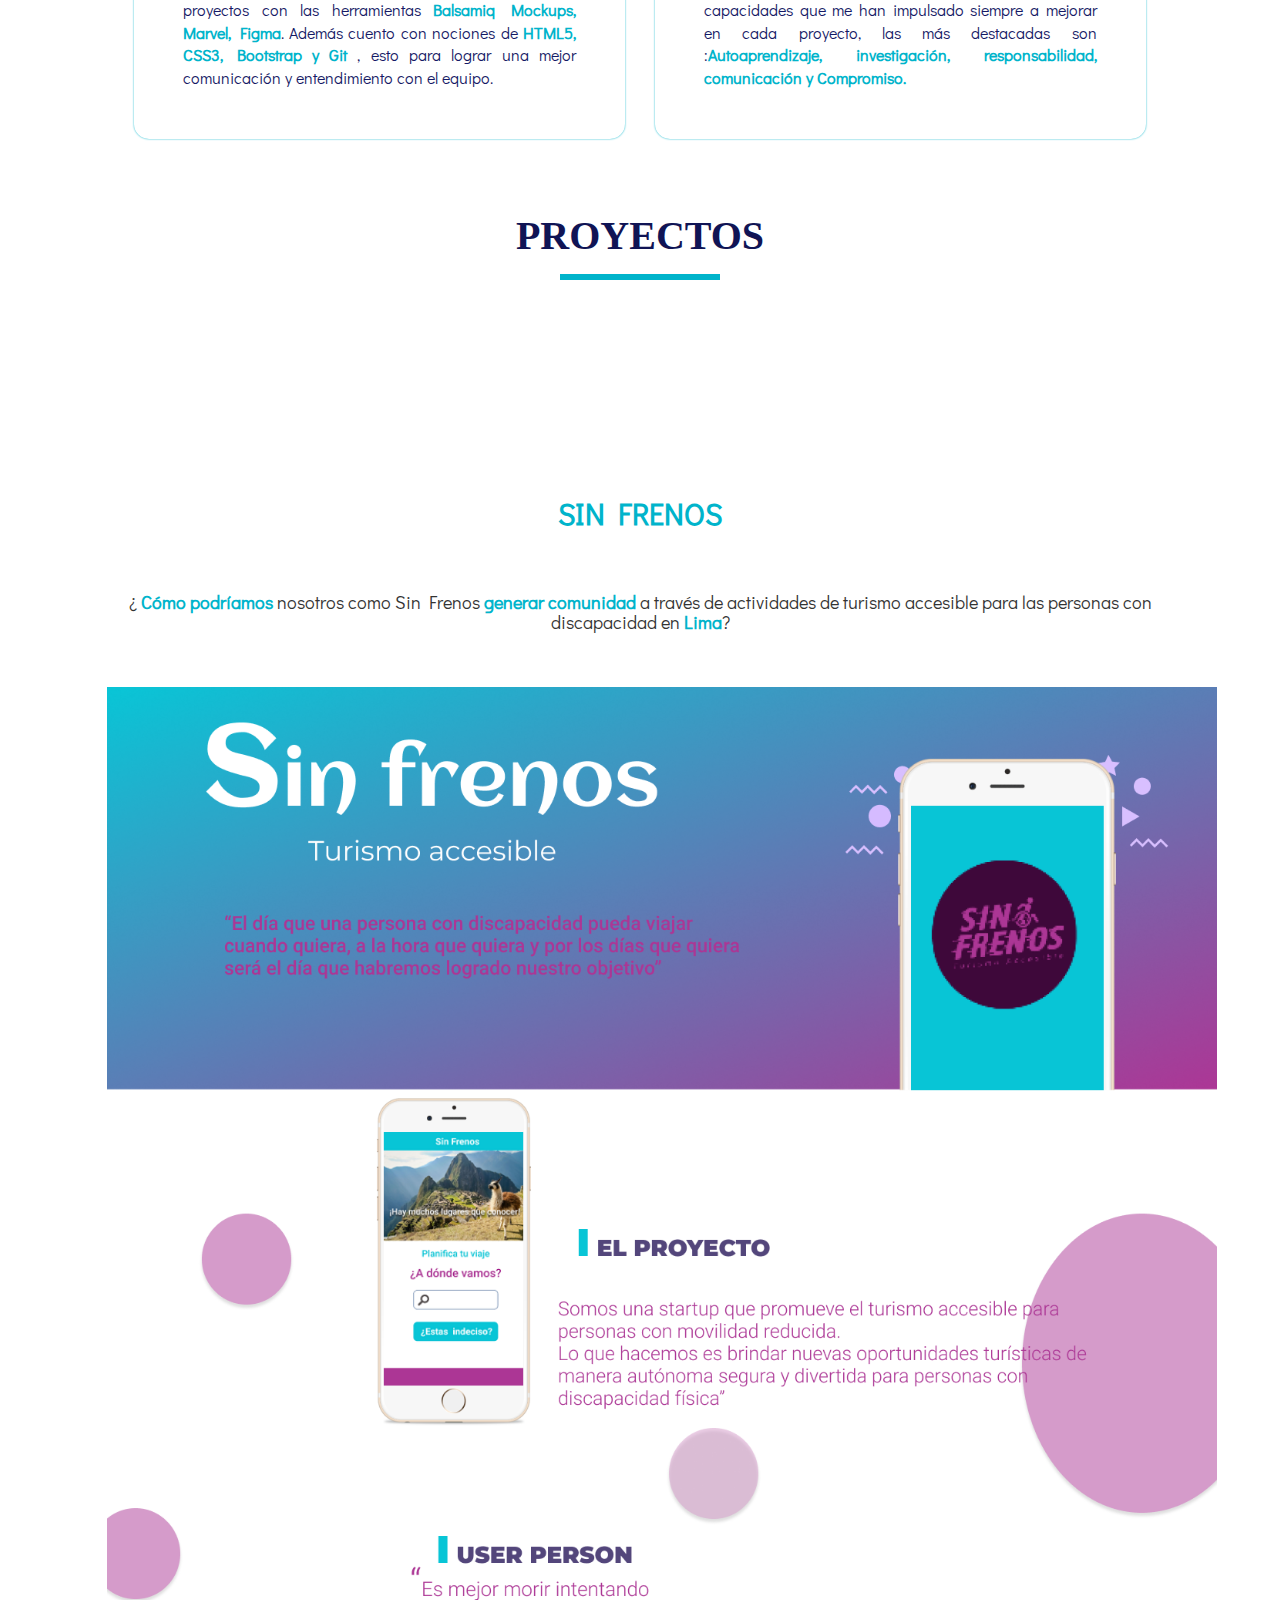
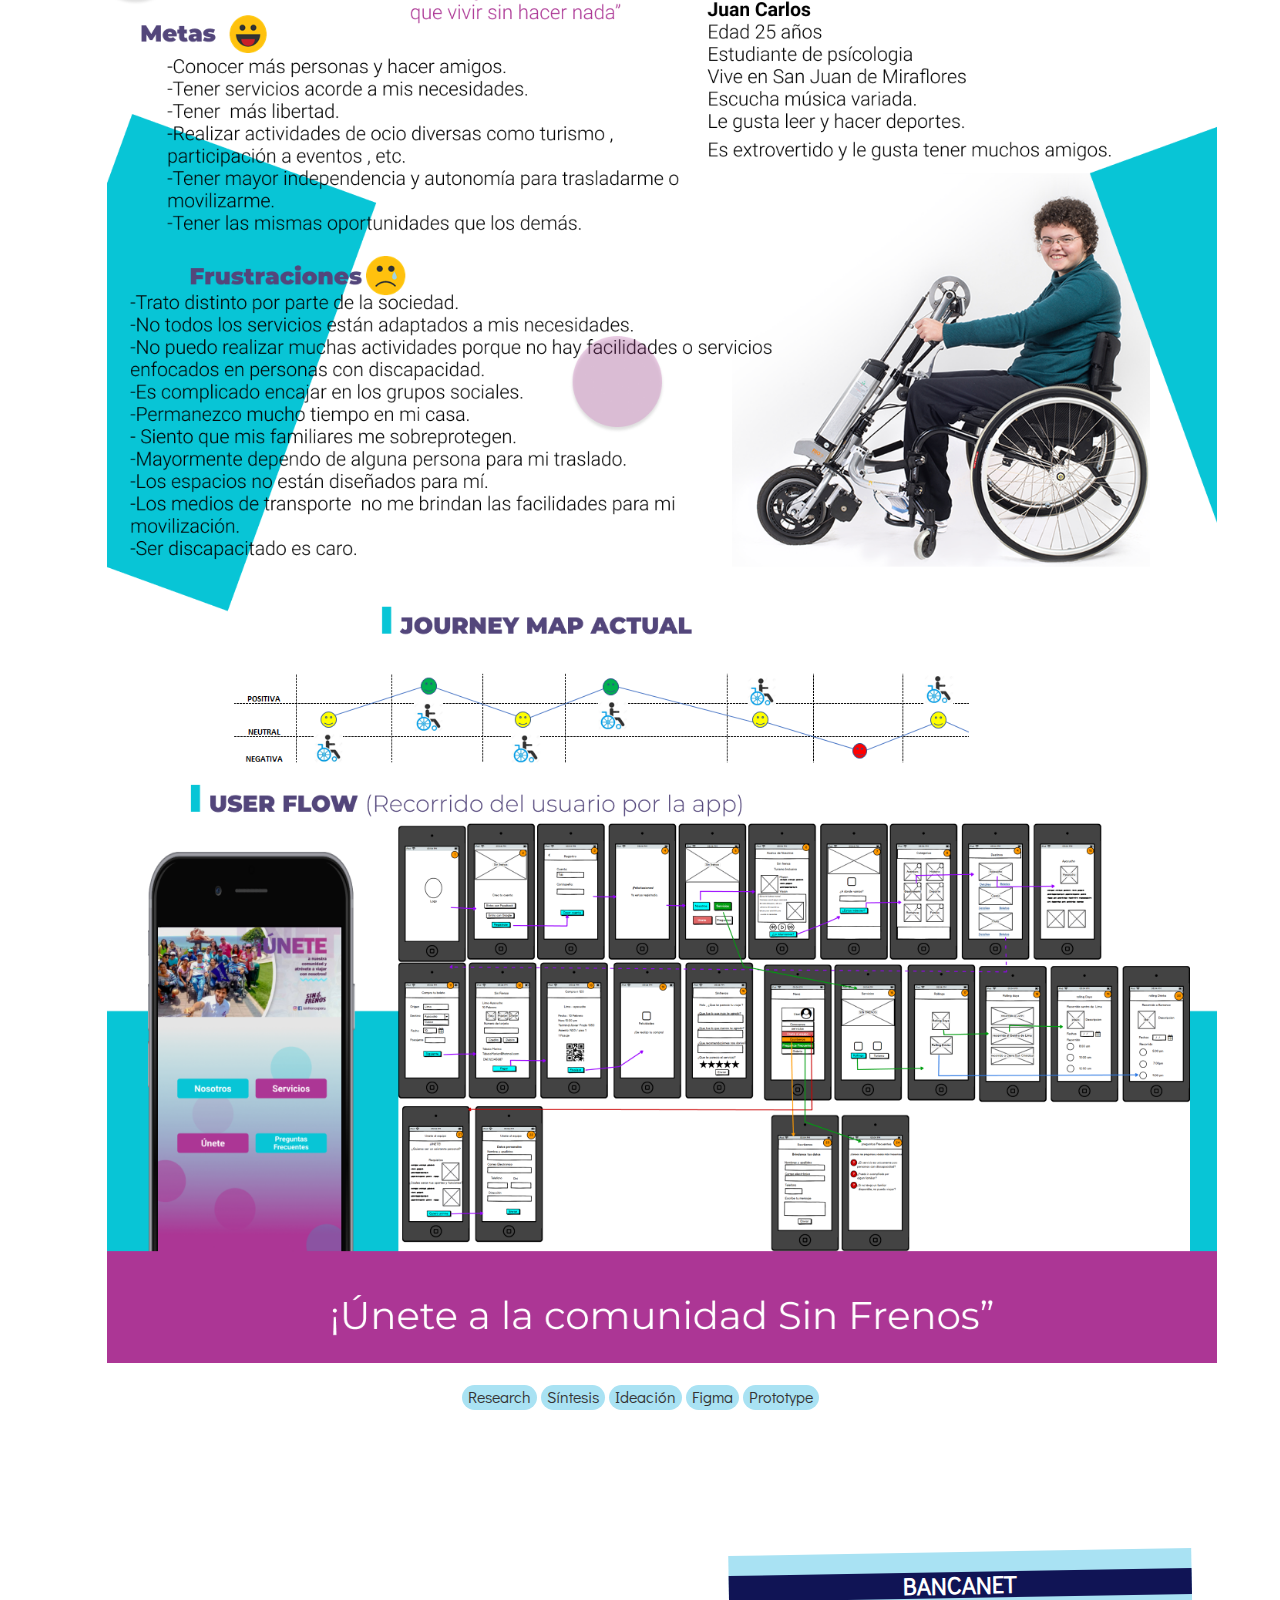
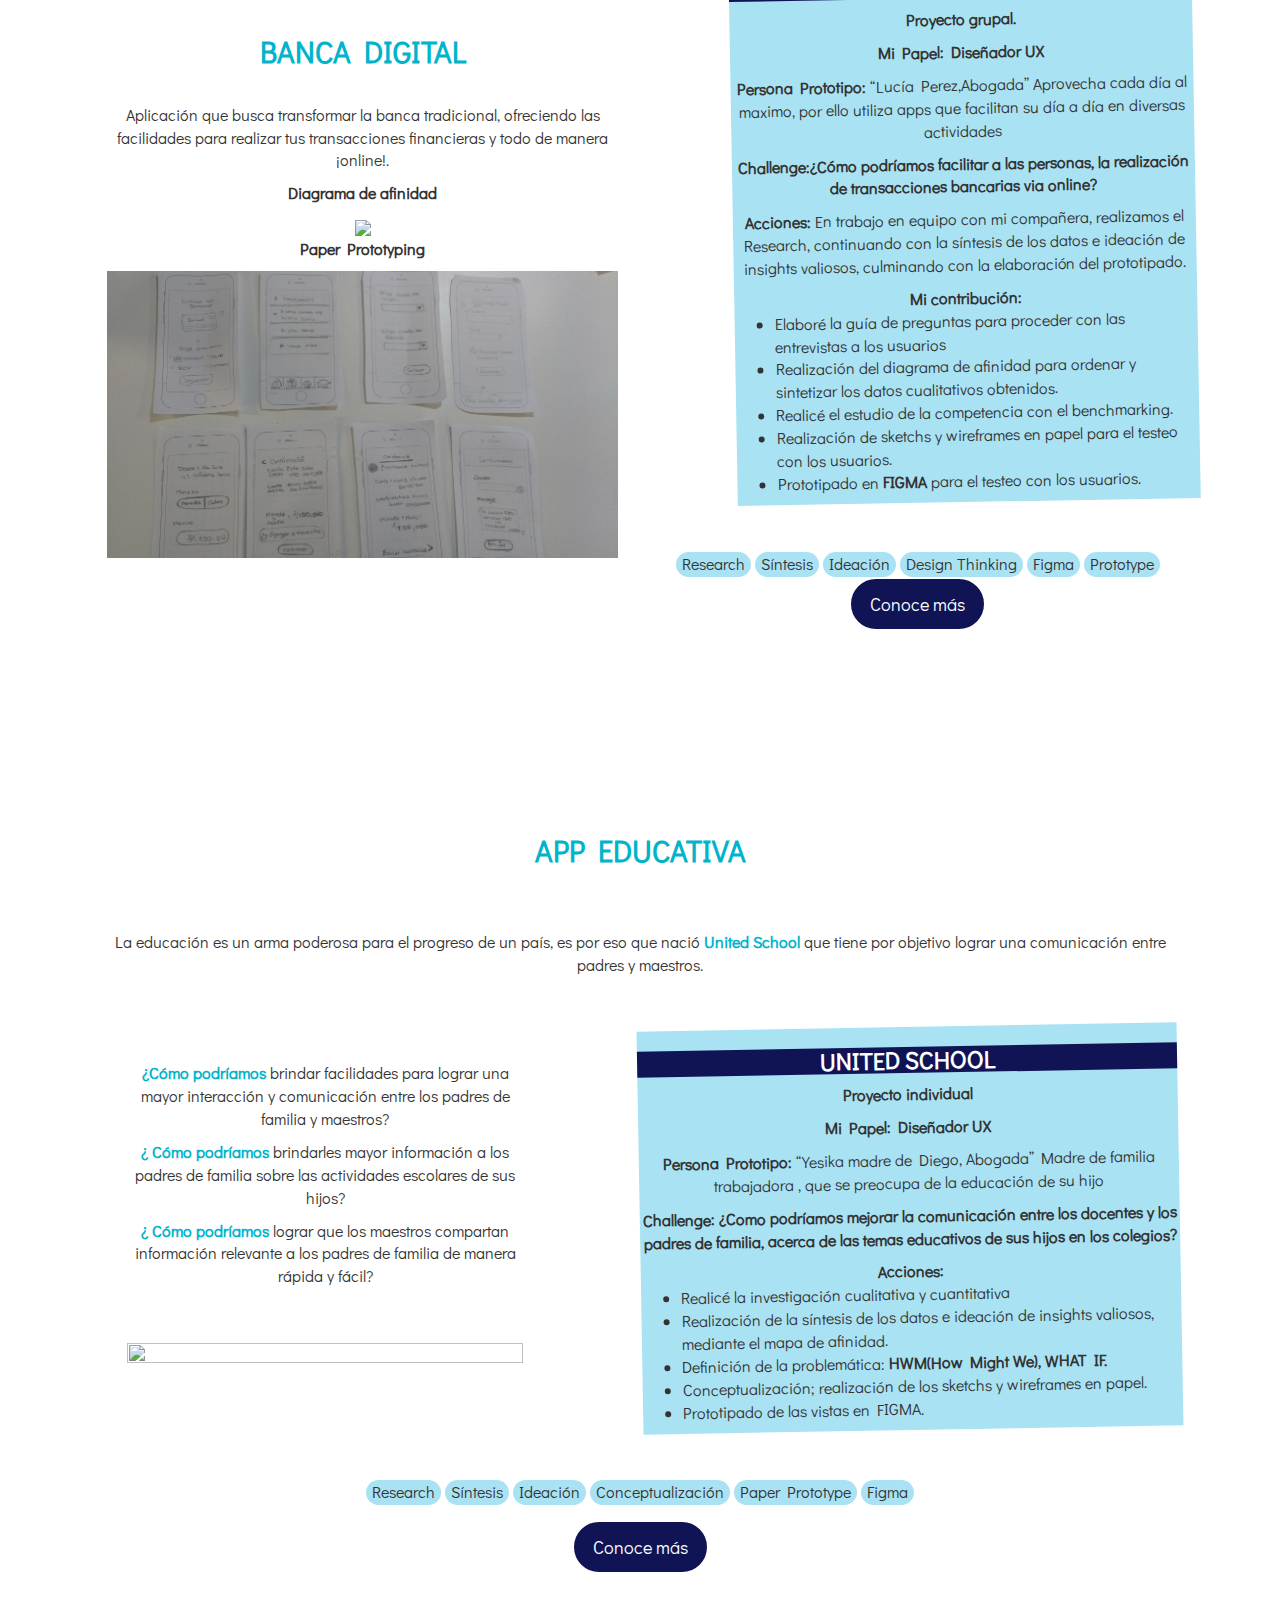
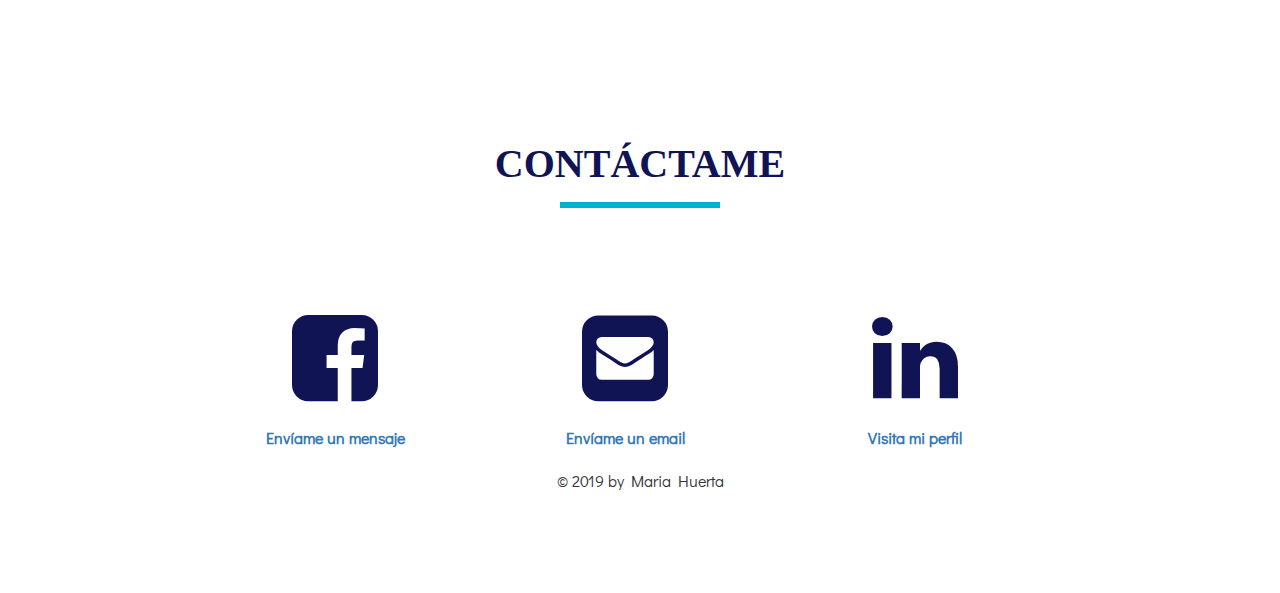
==== commit 5ea5ce64: "añadiendo CV y modificaciones de colores" ====
--- a/index.html
+++ b/index.html
@@ -54,7 +54,7 @@
 		<section  class="fondo-sobremi"  >
 			<div class="container">
 				<div id="sobremi" class="text-center col-xs-12">
-					<h2 class="tittle_Sub">ACERCA DE MÍ</h2>
+					<h1 class="tittle_Sub">ACERCA DE MÍ</h1>
 					<div class="line-white"></div>
 					<div class="col-xs-12 ">
 					<!--	<div class="text-center col-xs-12 col-md-6 " >
@@ -66,6 +66,7 @@
 						<div class="text-center col-xs-12 col-md-6 " >
 							<img src="img/yoo.jpg" alt="photo" class="photo1">
 							<img src="img/OK.jpg" alt="photo" class="photo2 hidden-xs">
+							<h3 class="como-biografy">"Vive una vida que valga la pena recordar"</h3>
 						</div>
 
 						<div class="text-center col-xs-12 col-md-6 text-justify hidden-xs" >
@@ -99,8 +100,7 @@
 
 					</div>
 
-					<h3 class="text-frase">"Vive una vida que valga la pena recordar"</h3>
-					<a href="img/MARIA HUERTA UX.pdf" target="_blank" id="enlace-cv" class="btn btn-lg boton  text-white " type="submit" download>CONOCE MÁS</a>
+					<a href="img/Mariahuerta-UX.pdf" target="_blank" id="enlace-cv" class="btn btn-lg boton  text-white " type="submit" download>Revisa mi CV</a>
 				</div>
 			</div>
 		</section>
@@ -206,8 +206,8 @@
 							<section class="overlay no-p" class="container-item">
 							</section>
 							<section class="intereses ">
-								<h3 class="color-titulo">Ux research</h3>
-								<p class="text-intereses text-justify">	Analizar e investigar los fenómenos de la vida real y cotidiana, podemos detectar problemas y también soluciones diversas.</p>
+								<h3 class="color">Ux research</h3>
+								<p class="text-intereses text-justify">	Analizar e investigar los <span class="comogeneral">fenómenos de la vida real y cotidiana,</span> podemos detectar problemas y también soluciones diversas.</p>
 							</section>
 					 </div>
 
@@ -216,8 +216,8 @@
 							<section class="overlay no-p">
 							</section>
 							<section class="intereses ">
-								<h3 class="color-titulo">Medio Ambiente</h3>
-								<p class="text-intereses text-justify ">Ante el reto del cambio climático, una pregunta común es “qué podemos hacer para ayudar, del modo que sea”. La conciencia medioambiental es una posible respuesta a esta cuestión. </p>
+								<h3 class="color">Medio Ambiente</h3>
+								<p class="text-intereses text-justify ">Ante el reto del cambio climático, una pregunta común es <span class="comogeneral">“qué podemos hacer para ayudar, del modo que sea”.</span> La conciencia medioambiental es una posible respuesta a esta cuestión. </p>
 							</section>
 							</div>
 
@@ -227,8 +227,8 @@
 								</section>
 								</section>
 								<section class="intereses ">
-									<h3 class="color-titulo">Diversidad cultural</h3>
-									<p class="text-intereses text-justify ">Es muy importante conocer sobre la diversidad cultural para conseguir compresión mutua, respeto, solidaridad y cooperación entre todos los pueblos del mundo.</p>
+									<h3 class="color">Diversidad cultural</h3>
+									<p class="text-intereses text-justify ">Es muy importante conocer sobre la diversidad cultural para conseguir <span class="comogeneral">compresión mutua</span>, respeto, solidaridad y cooperación entre todos los pueblos del mundo.</p>
 								</section>
 				</section>
 
@@ -243,7 +243,7 @@
 									</section>
 									<section class="intereses ">
 										<h3 class="color">Marketing Digital</h3>
-										<p class="text-intereses text-justify"> Certificaciones en el manejo de plataformas y temas relacionados a <strong>Marketing Digital</strong> y afines.</p>
+										<p class="text-intereses text-justify"> Certificaciones en el manejo de plataformas y temas relacionados a <strong class="como">Marketing Digital</strong> y afines.</p>
 									</section>
 							 </div>
 
@@ -253,7 +253,7 @@
 									</section>
 									<section class="intereses">
 										<h3 class="color">Elaboración de proyecto</h3>
-										<p class="text-intereses text-justify "> Elaboración de un proyecto referente al estudio de <strong>Discrepancias en los datos</strong>, uno de los problemas más frecuentes en el área, el cual asumí y logré plantear soluciones logrando la mejora del proceso.  </p>
+										<p class="text-intereses text-justify "> Elaboración de un proyecto referente al estudio de <strong class="como">Discrepancias en los datos</strong >, uno de los problemas más frecuentes en el área, el cual asumí y logré plantear soluciones logrando la mejora del proceso.  </p>
 									</section>
 									</div>
 						</section>
@@ -270,7 +270,7 @@
 						<div class="col-md-5 ">
 							<section class="overlay no-p" class="container-item">
 							</section>
-							<section class="skills text-justify ">
+							<section class="skills text-justify">
 
 								<div class="img-contenedor">
 									<img src="img/laptop.png" class="img_skills" >
@@ -336,8 +336,8 @@
 
 		<section  id="proyecto" class="text-center bg-black">
 			<div class="container-fluid seccion-proyectos">
-				<h2 class="texto title-proyectos">PROYECTOS</h2>
-				<div class="line"></div>
+				<h2 class="texto tittle_Sub">PROYECTOS</h2>
+				<div class="line-white"></div>
 				<div class="row">
 
 
@@ -345,8 +345,8 @@
 
 						<section class="recursos col-md-12 ">
 							 <H2 class="titulo_proyectos">SIN FRENOS</h2>
-							 <H4 class="proyectos-desc ">¿ <strong>Cómo podríamos</strong> nosotros
-								 como Sin Frenos <strong>generar comunidad</strong> a través de actividades de turismo accesible para las personas con discapacidad en <strong>Lima</strong>?</H4>
+							 <H4 class="proyectos-desc ">¿ <strong class="como">Cómo podríamos</strong> nosotros
+								 como Sin Frenos <strong class="como">generar comunidad</strong> a través de actividades de turismo accesible para las personas con discapacidad en <strong class="como">Lima</strong>?</H4>
 
 						 </section>
 						 <img src="img/landi.png" class="img_landing" alt="">
@@ -365,7 +365,7 @@
 					<section class="col-md-12 col-xs-12 margenes">
 
 						<section class="recursos col-md-6 ">
-							 <h3 class="titulo_proyectos">BANCA DIGITAL</h3>
+							 <h2 class="titulo_proyectos">BANCA DIGITAL</h2>
 							 <p class="proyectos-desc ">Aplicación que busca transformar la banca tradicional, ofreciendo las facilidades para realizar tus transacciones financieras y todo de manera ¡online!.</p>
                 <p> <strong>Diagrama de afinidad</strong> </p>
 							 <img src="img/mapa_bancanet.jpg" class="img-paper">
@@ -433,16 +433,16 @@
 
 				</section>
 				<section class="col-md-12 col-xs-12 margenes">
-					<h3 id="white"class="titulo_proyectos "> APP EDUCATIVA</h3>
-					<p class="proyectos-desc ">La educación es un arma poderosa para el progreso, es por eso que nació <strong>United School</strong> que tiene por objetivo mantener más unidos a padres y maestros, para  lograr una educación integral.</p>
+					<h2 class="titulo_proyectos "> APP EDUCATIVA</h2>
+					<p class="proyectos-desc ">La educación es un arma poderosa para el progreso de un país, es por eso que nació <strong class="como">United School</strong> que tiene por objetivo lograr una comunicación entre padres y maestros.</p>
 
 				 <section class="recursos col-md-5">
 								<div class="">
-									<p><strong>¿Cómo podríamos</strong> brindar facilidades para lograr una mayor interacción y comunicación entre los padres de familia y maestros?</p>
-
-               <p>¿<strong>Cómo podríamos</strong> brindarles mayor información a los padres de familia sobre las actividades escolares de sus hijos?</p>
-
-              <p>¿<strong>Cómo podríamos</strong> lograr que los maestros compartan información relevante a los padres de familia de manera rápida y fácil?</p>
+									<p ><strong class="como">¿Cómo podríamos</strong> brindar facilidades para lograr una mayor interacción y comunicación entre los padres de familia y maestros?</p>
+
+               <p><strong class="como">¿ Cómo podríamos</strong> brindarles mayor información a los padres de familia sobre las actividades escolares de sus hijos?</p>
+
+              <p><strong class="como">¿ Cómo podríamos</strong> lograr que los maestros compartan información relevante a los padres de familia de manera rápida y fácil?</p>
 								<img src="img/paper1.jpg" class="img">
 								</div>
 								<!--<button type="button" name="button" class="btn-recursos demo ">	<a  href="https://github.com/mariaahv/APP-EDUCATIVA-" target="_blank"><p>DEMO</p></a></button>-->
--- a/css/main.css
+++ b/css/main.css
@@ -2,7 +2,7 @@
 body{
 	font-size: 16px;
 font-family: 'Didact Gothic', sans-serif;
-	background: #FBEFFB;
+	background: ;
 	/* overflow: hidden; */
 }
 
@@ -16,6 +16,7 @@
 .subtitulos-proyecto{
 	font-weight: bold;
 	text-align: center;
+
 }
 
 .lista{
@@ -72,8 +73,8 @@
 
 }
 .line-white{
-	width: 4em;
-	border: 2px solid #FFFFFF;
+	width: 10em;
+	border: 3px solid #00B4CB;
 	margin: 1em auto;
 }
 .bg-portafolio{
@@ -86,7 +87,7 @@
 .fondo-sobremi{
 	/*background-image: url(../img/fondopink.jpg);*/
 	background-size: cover;
-	background: linear-gradient(#E8C6F7,#2479AC);
+ background:white;
 	padding: 15px;
 
 }
@@ -115,7 +116,7 @@
 }
 
 .fixed{
-	background-image: url(../img/fondopink.jpg);
+	background: #101455;
 	background-size: cover;
 
 }
@@ -179,7 +180,7 @@
 /*  background-image: url(../img/fondo-fixed.jpg);*/
 }
 .navbar #bs-example-navbar-collapse-1 .list:hover{
-	color:#101455 ;
+	color:#A9E2F3 ;
 }
 .boton{
 	border: none;
@@ -199,7 +200,6 @@
 .text-frase{
 
 	color: #101455;
-	margin-top: 100px;
 	font-size: 15px;
 	font-weight: bolder;
 }
@@ -209,14 +209,16 @@
 	background: #101455;
 		/* background-color: #e75232;O */
 	color:white;
-	margin-top: 0px;
+   border:3px solid #101455;
+
 }
 
 #enlace-cv:hover{
-	background-color: #101455;
+	background-color: white;
 	/* background: #DA81F5; */
-	color: #E8C6F7;
-	border: 2px #E8C6F7;
+	color:#101455;
+	border:3px solid #101455;
+
 }
 .photo1{
 	width: 70%;
@@ -302,8 +304,9 @@
 	color: #101455;
 	font-size: 2.5em;
 	text-align: center;
-}
-
+	font-weight: bolder;
+  font-family: 'Cinzel', serif;
+}
 .tittle2{
 	color: #101455;
 	font-size: 7em;
@@ -313,7 +316,6 @@
 
 .GitHub_boton{
 	text-align: center;
-
 }
 
 
@@ -326,7 +328,7 @@
 .capitalLetter
 {
    float:left;
-   color:black;
+   color:#101455;
 
    font-size:80px;
    line-height:60px;
@@ -359,7 +361,7 @@
 }
 
 .seccion-contactame{
-	background: linear-gradient(#2479AC,#E8C6F7);
+ background: white;
 	padding: 50px;
 }
 
@@ -386,13 +388,13 @@
 /*--------HABILIDADES----------*/
 
 .section_habilidades{
-	 background: linear-gradient(#2479AC,#E8C6F7);
+
 	 padding: 15px;
 
 }
 
 .section_logros{
-	 background: linear-gradient(#E8C6F7,#2479AC);
+ background: white;
 	 padding: 15px;
 
 }
@@ -480,7 +482,7 @@
 }
 
 .text-intereses{
-	color: #530D4B;
+
 	padding: 10%;
 	justify-content: center;
 
@@ -493,7 +495,7 @@
 }
 
 .strong_letter{
-	color: #101455;
+	color: #00B4CB;
 }
 
 .color-titulo{
@@ -512,16 +514,15 @@
 .skills{
 
 		margin-top: 5%;
-		box-shadow: 0 0 20px #101455;
+		box-shadow: 0 0 2px #00B4CB;
 		border-radius: 15px;
-		background: ##8488D5;
+
 
 		/* margin: 10%; */
 
 }
 
 .img_skills{
-
   vertical-align: middle;
 	margin: 100px;
 
@@ -534,7 +535,7 @@
 .intereses{
 	background: white;
 	margin-top: 5%;
-	box-shadow: 0 0 20px #E192D8;
+	box-shadow: 0 0 2px #00B4CB;
 	border-radius: 15px;
 	/* margin: 10%; */
 
@@ -545,7 +546,7 @@
 }
 
 .seccion-intereses{
-	 background: linear-gradient(#2479AC,#E8C6F7);
+ background: white;
   padding: 50px;
 
 }
@@ -564,7 +565,7 @@
 }
 
 .btn-recursos{
-	background: #fff;
+	background:#A9E2F3;
 	border: none;
 	border-radius: 70px;
 	margin-bottom: 2px;
@@ -663,7 +664,7 @@
   margin-bottom: 50px;
 	padding: 0px;
 	margin-top: 40px;
-	background: white;
+	background: #A9E2F3;
 	transform: rotate(-1deg)
 
 }
@@ -714,9 +715,7 @@
 }
 
 .seccion-proyectos{
-
-	background: linear-gradient(#E8C6F7,#2479AC);
-
+ background: white;
 	/* background: #FBEFFB; */
 		background-size: cover;
 		background-repeat: no-repeat;
@@ -725,10 +724,22 @@
 
 }
 
-
+.como{
+	color: #00B4CB;
+}
+
+.comogeneral{
+	color: #00B4CB;
+}
+
+.como-biografy{
+	color: #00B4CB;
+	font-size: 15px;
+	font-weight: bolder;
+}
 
 .titulo_proyectos{
-	color:#101455;
+	color:#00B4CB;
   padding: 5%;
 	text-align: left;
 	font-weight: bold;
@@ -792,9 +803,9 @@
 
 	.detalles-proy {
 		margin-top: 20px;
-		background: #101455;
+		background:#A9E2F3;
 		padding: 20px;
-		background: white;
+
 
 	}
 
@@ -817,7 +828,7 @@
 
 	.detalles-proy {
 		padding: 20px;
-		background: white;
+		background: #A9E2F3;
 
 	}
 
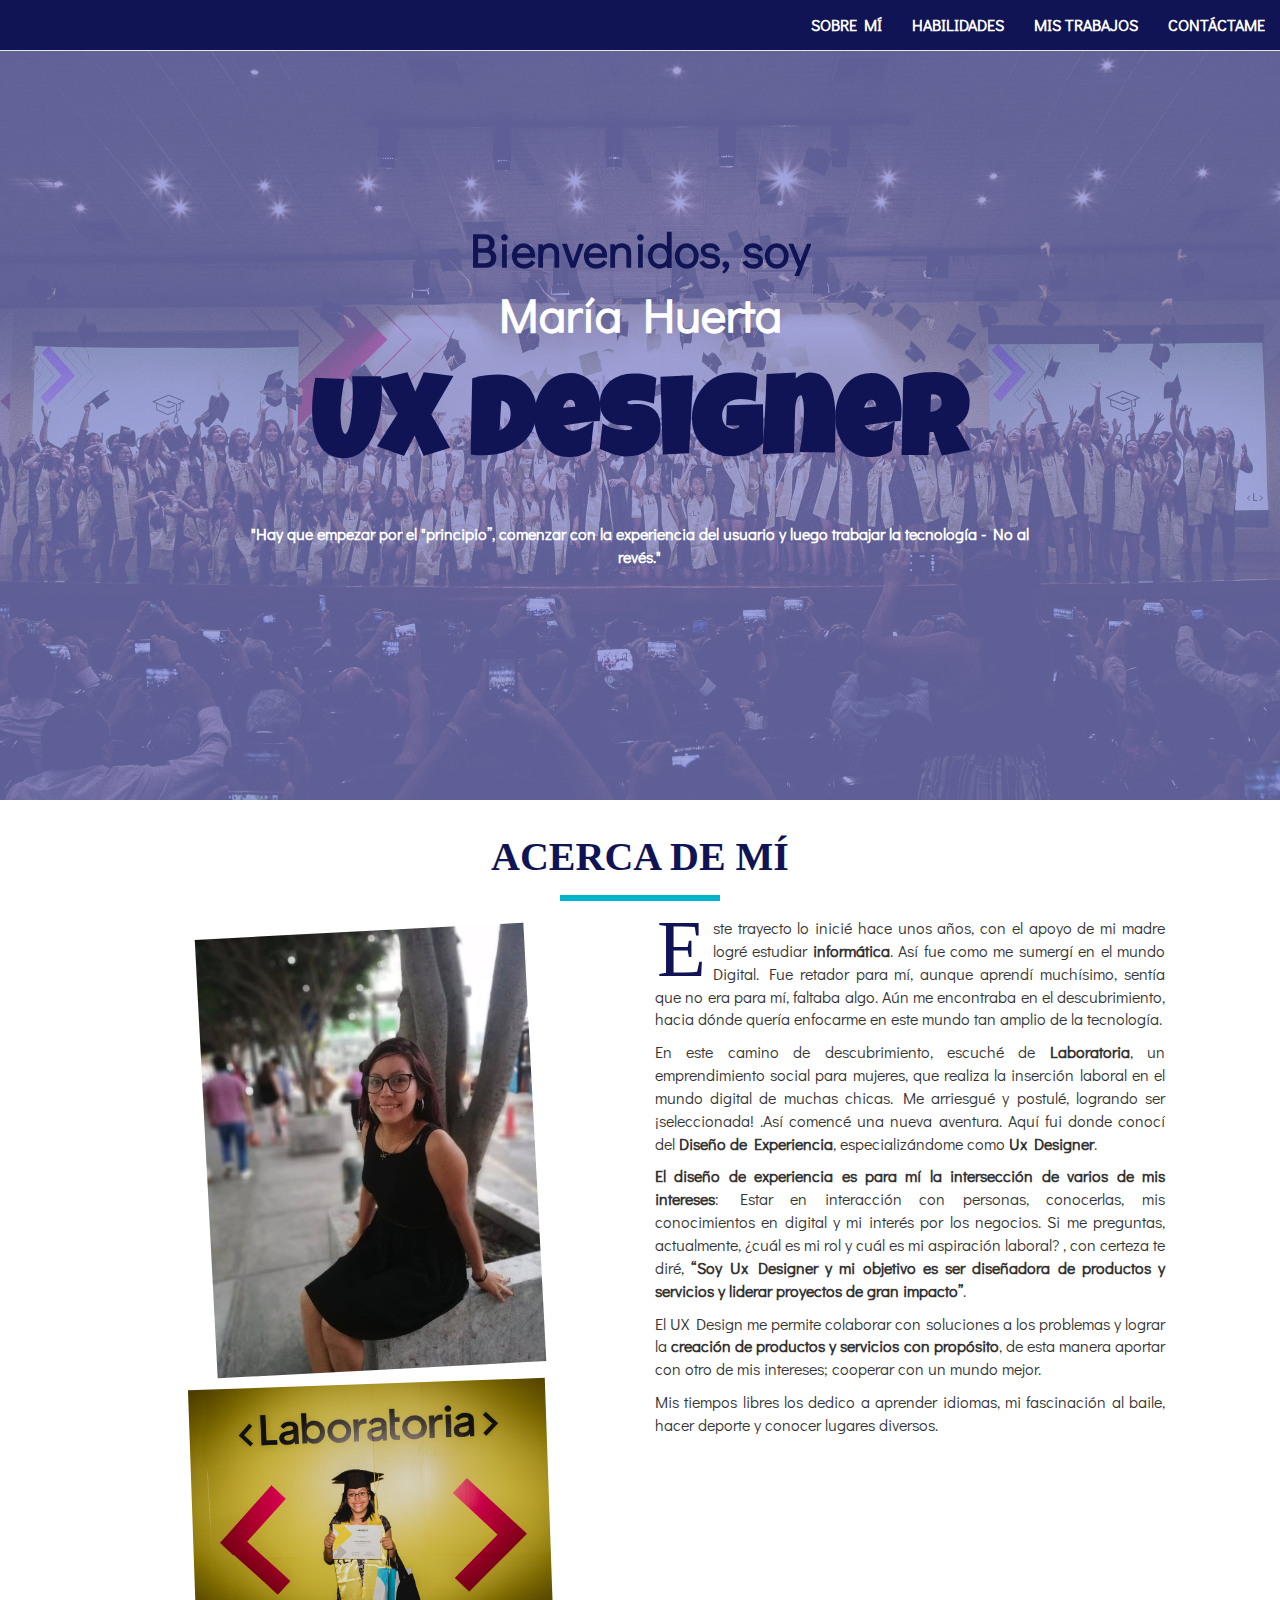
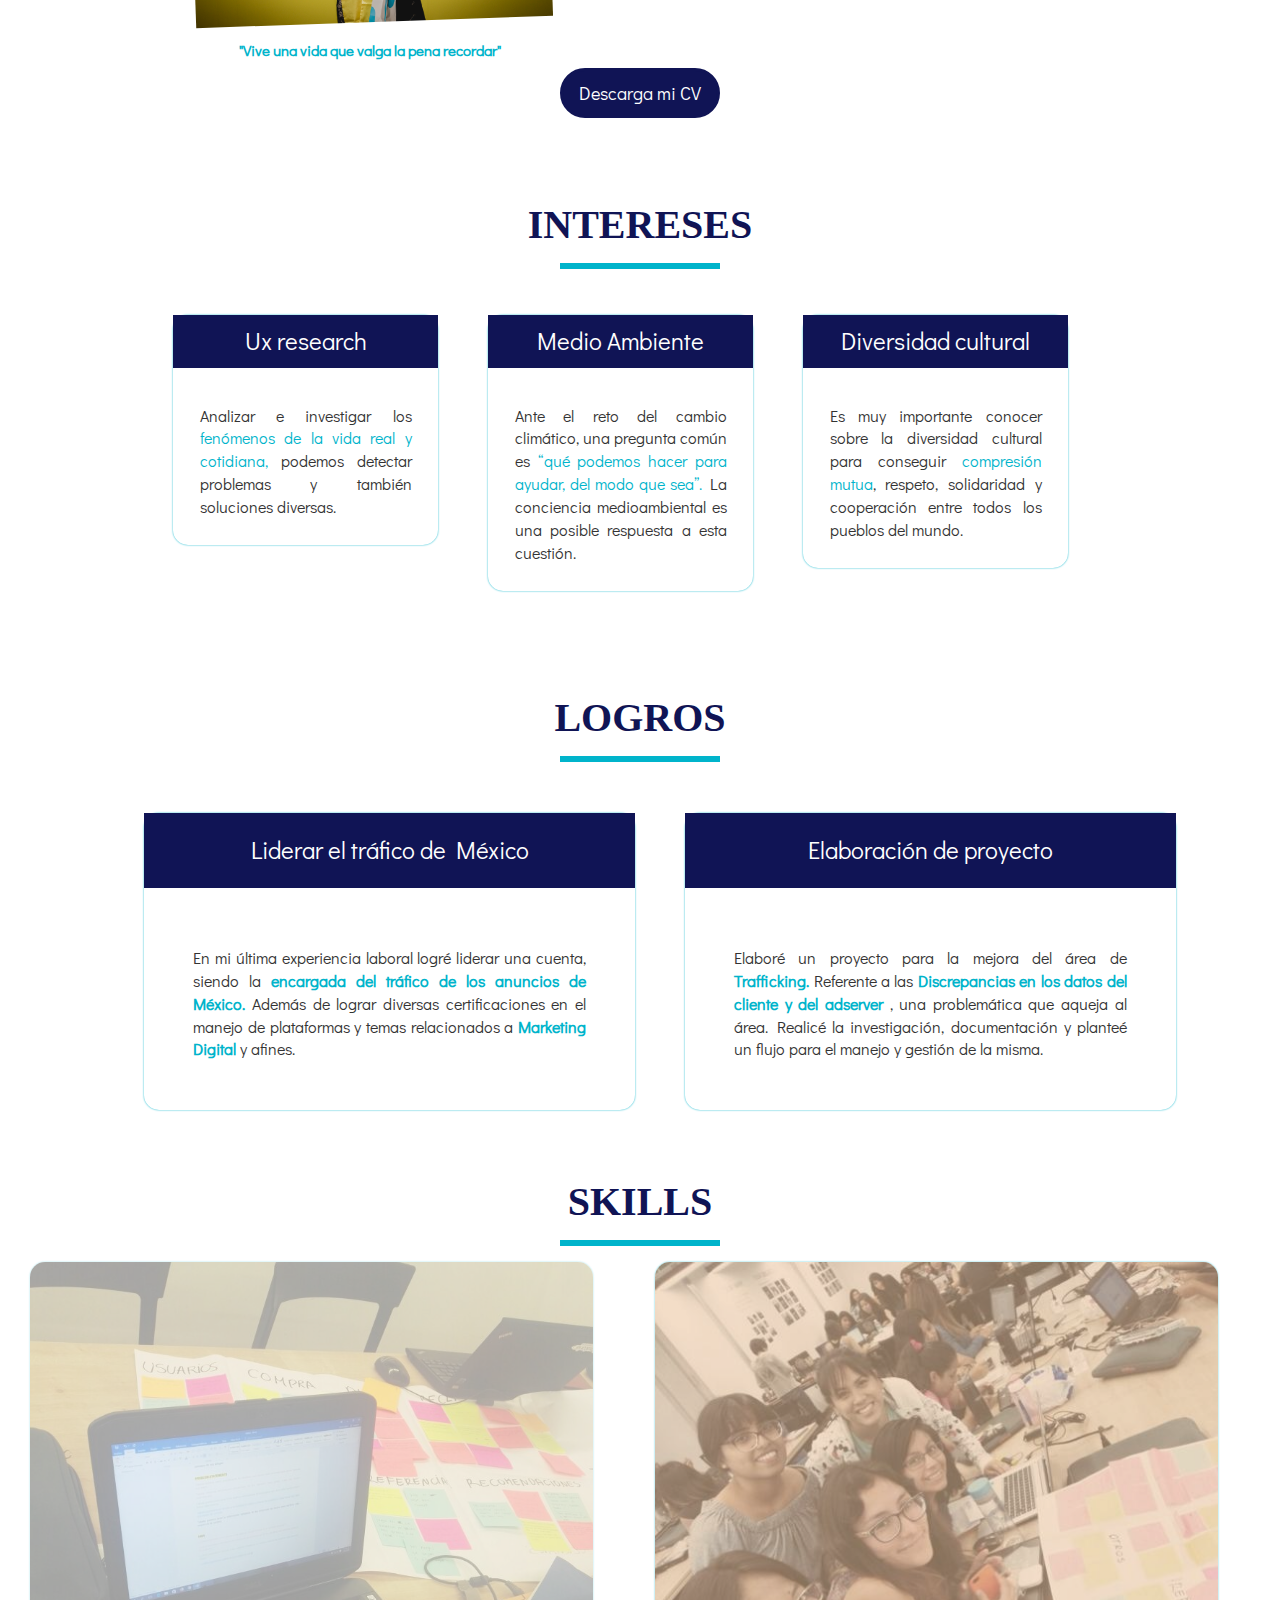
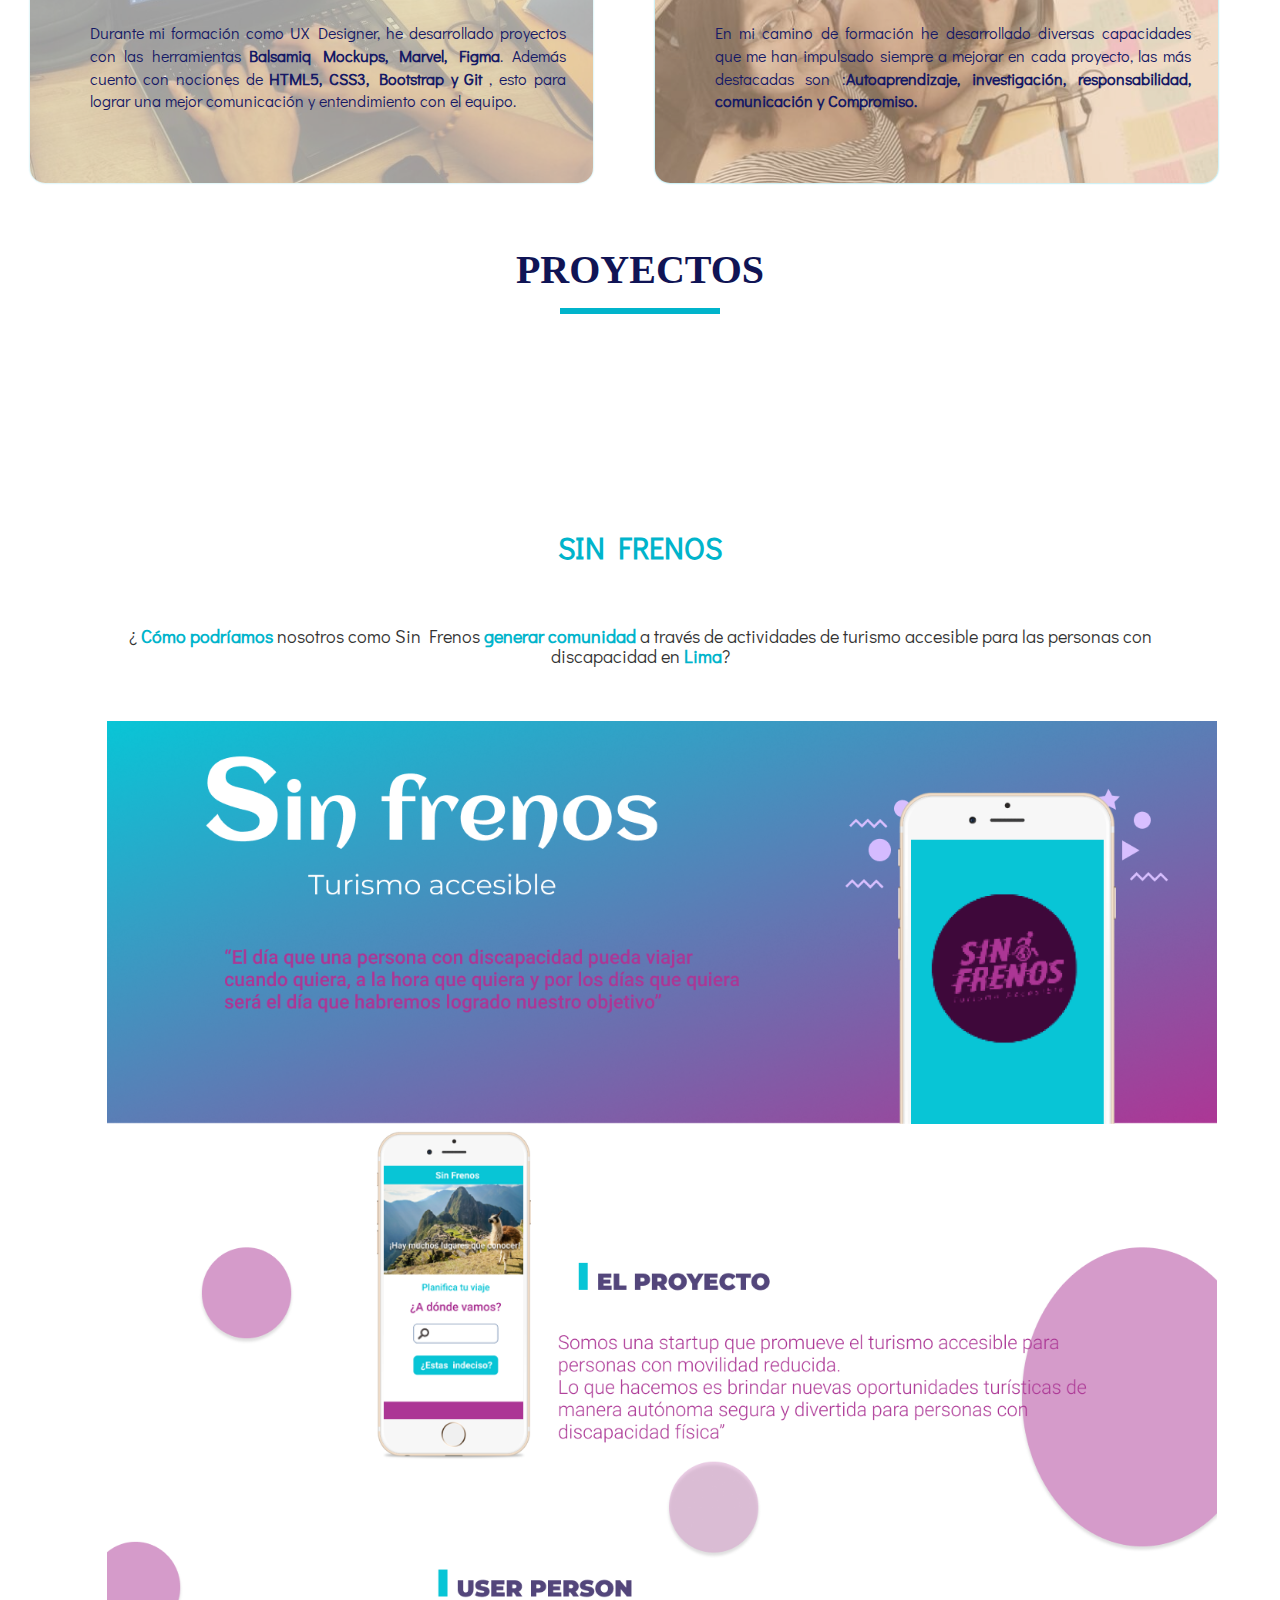
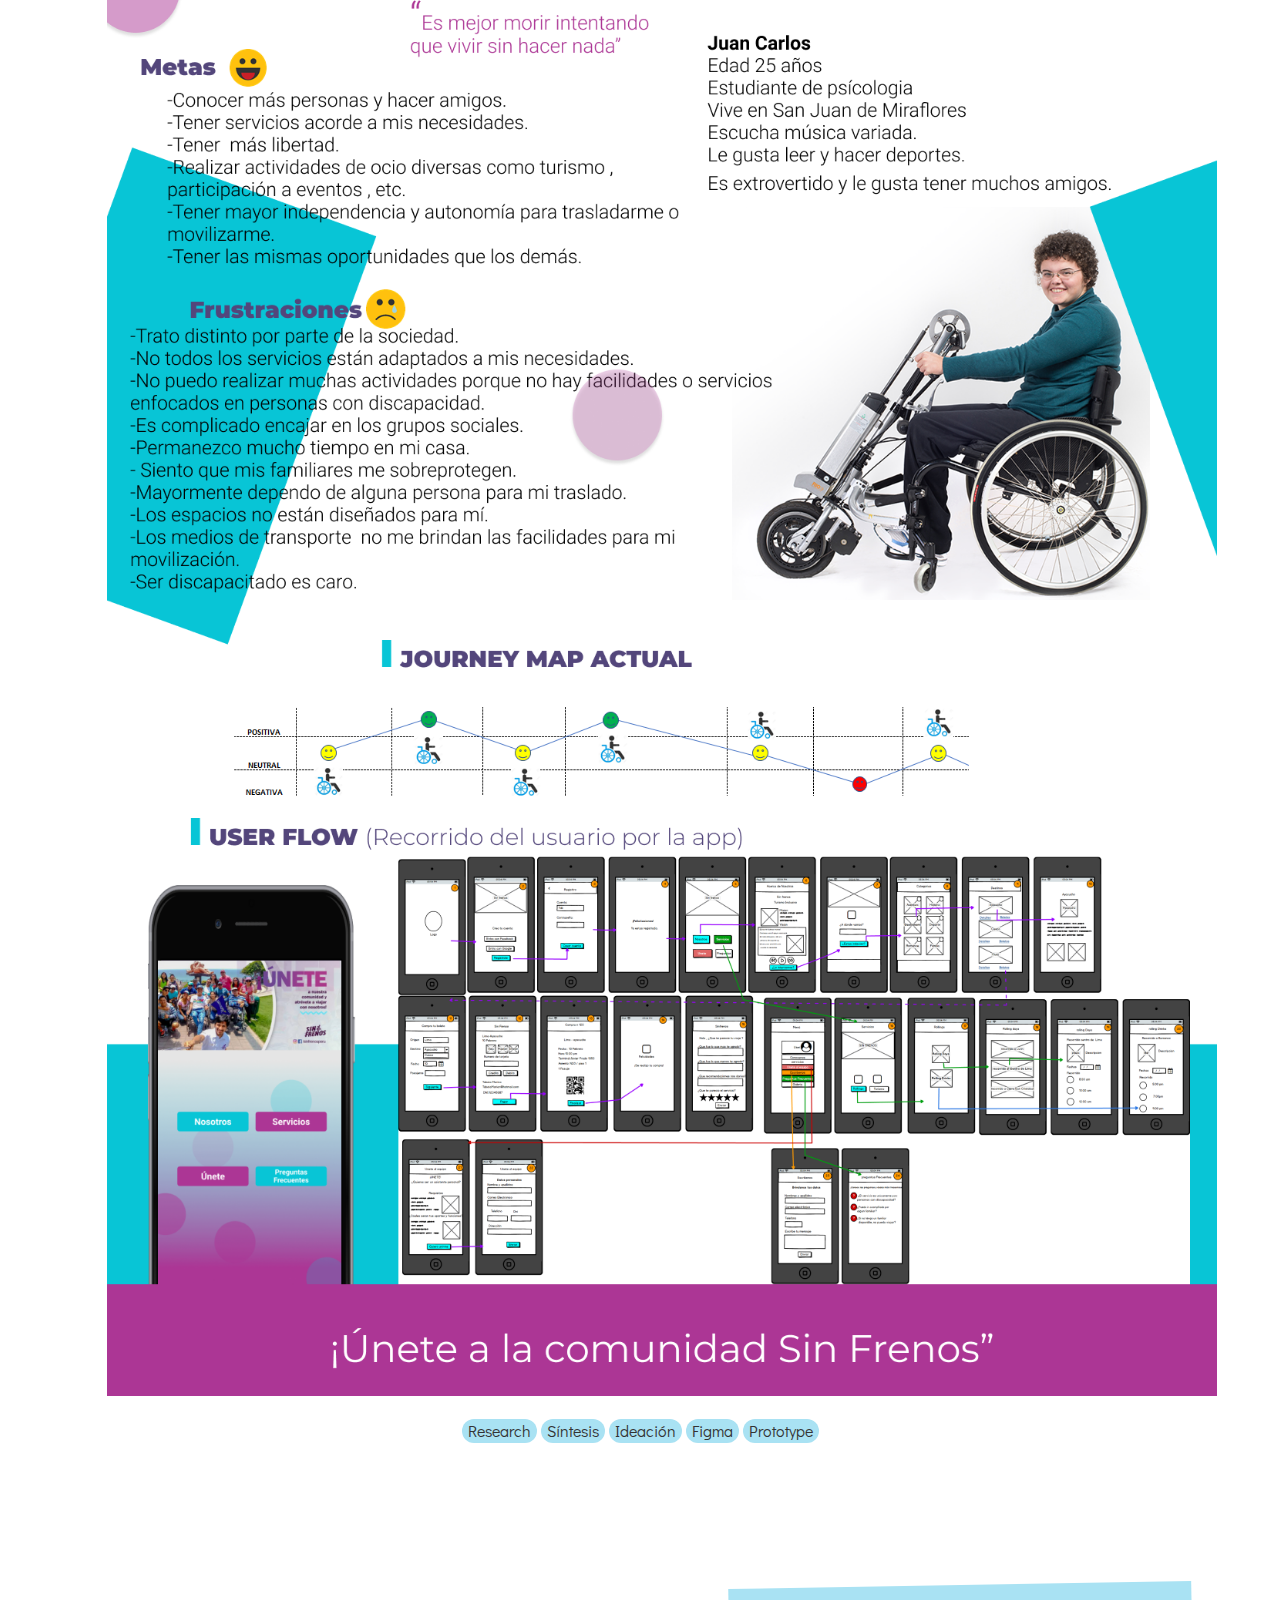
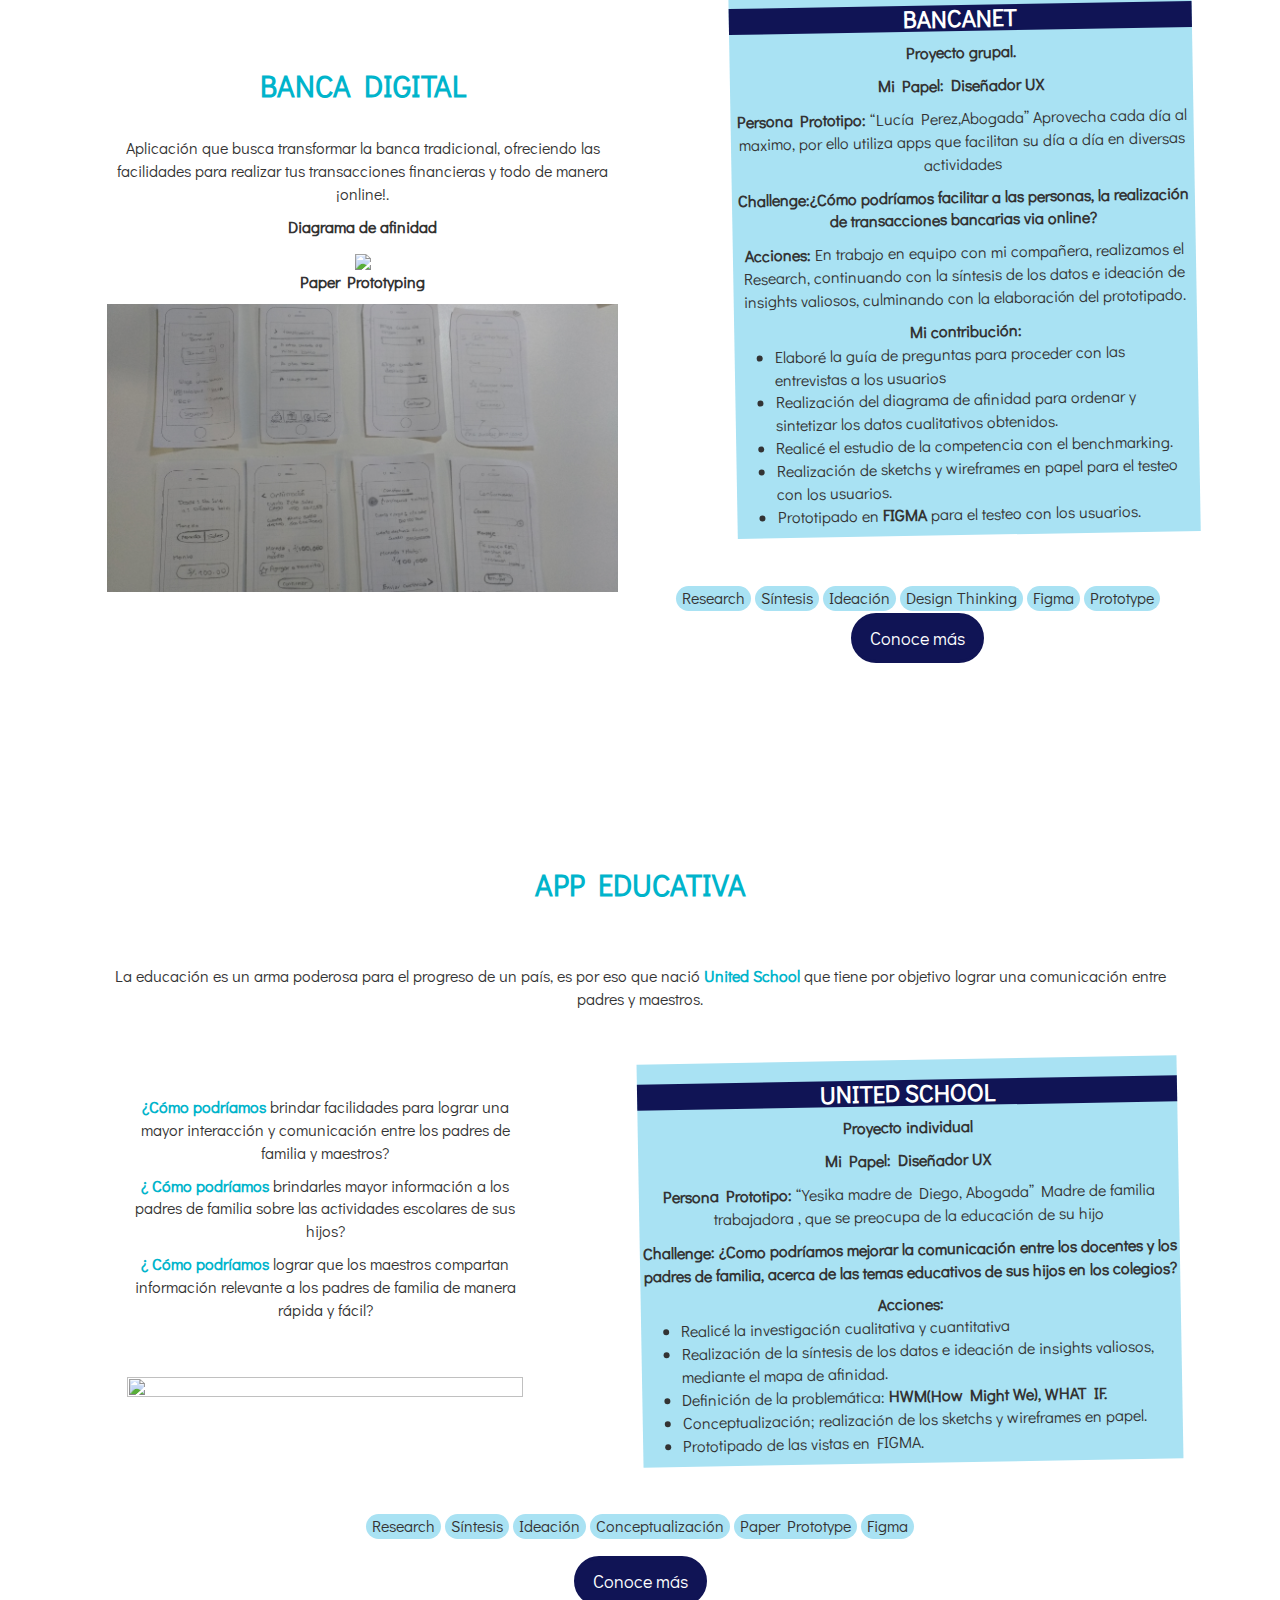
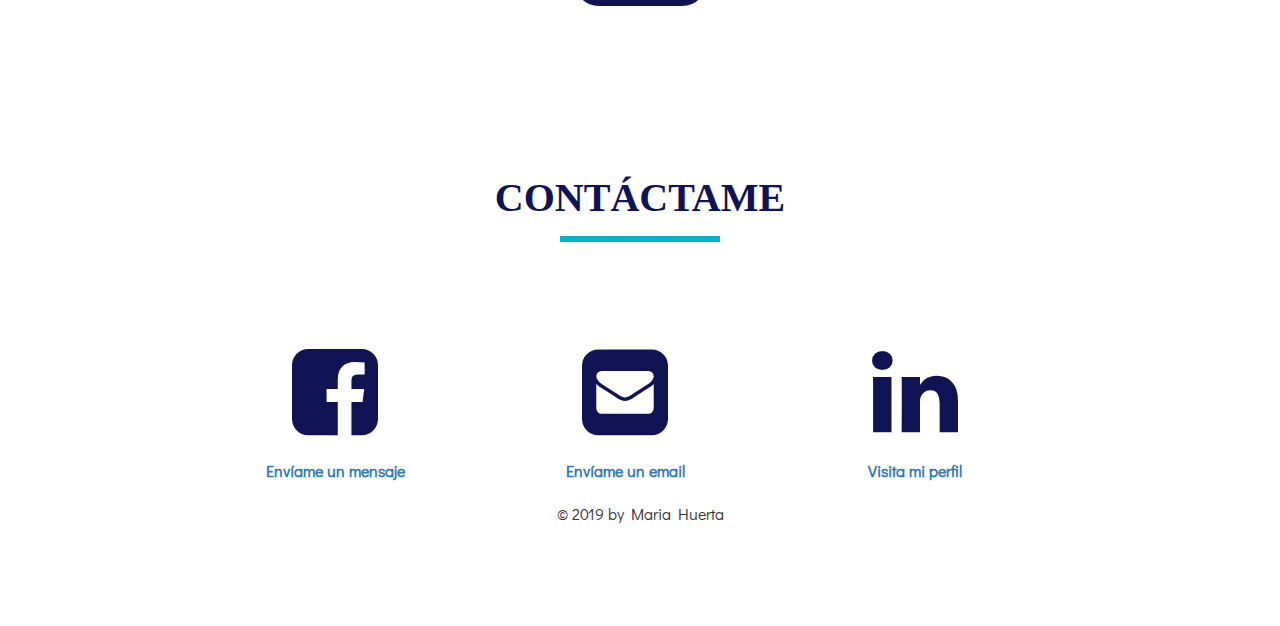
==== commit 89b3f1a2: "añadiendo imagenes y mejoras" ====
--- a/index.html
+++ b/index.html
@@ -65,7 +65,7 @@
 
 						<div class="text-center col-xs-12 col-md-6 " >
 							<img src="img/yoo.jpg" alt="photo" class="photo1">
-							<img src="img/OK.jpg" alt="photo" class="photo2 hidden-xs">
+							<img src="img/labo.jpg" alt="photo" class="photo2 hidden-xs">
 							<h3 class="como-biografy">"Vive una vida que valga la pena recordar"</h3>
 						</div>
 
@@ -73,7 +73,7 @@
 							<p> <span class="capitalLetter">E</span>ste trayecto lo inicié hace unos años, con el apoyo de mi madre logré estudiar <strong>informática</strong>. Así fue como me sumergí en el mundo Digital. Fue retador para mí, aunque aprendí muchísimo, sentía que no era para mí, faltaba algo. Aún me encontraba en el descubrimiento, hacia dónde quería enfocarme en este mundo tan amplio de la tecnología.
 								 <p>En este camino de descubrimiento, escuché de <strong>Laboratoria</strong>, un emprendimiento social para mujeres, que realiza la inserción laboral en el mundo digital de muchas chicas. Me arriesgué y postulé, logrando ser ¡seleccionada! .Así comencé una nueva aventura. Aquí fui donde conocí del <strong> Diseño de Experiencia</strong>, especializándome como <strong>Ux Designer</strong>.</p>
 
-							 	 <p><strong>El diseño de experiencia es para mí la intersección de varios de mis intereses</strong>: Estar en interacción con personas, conocerlas, mis conocimientos en digital  y mi interés por los negocios. Si me preguntas, actualmente, ¿cuál es mi rol y cuál es mi aspiración laboral? , con certeza te diré, <strong>“Soy Ux Designer y mi objetivo es ser Full Stack Designer Y liderar proyectos de gran impacto”</strong>.</p>
+							 	 <p><strong>El diseño de experiencia es para mí la intersección de varios de mis intereses</strong>: Estar en interacción con personas, conocerlas, mis conocimientos en digital  y mi interés por los negocios. Si me preguntas, actualmente, ¿cuál es mi rol y cuál es mi aspiración laboral? , con certeza te diré, <strong>“Soy Ux Designer y mi objetivo es ser diseñadora de productos y servicios y liderar proyectos de gran impacto”</strong>.</p>
 								 <p class="">El UX Design me permite colaborar con soluciones a los problemas y lograr la <strong>creación de productos y servicios con propósito</strong>, de esta manera aportar con otro de mis intereses; cooperar con un mundo mejor.</p>
 	  						 <p class="">Mis tiempos libres los dedico a aprender idiomas, mi fascinación al baile, hacer deporte y conocer lugares diversos.</p>
 
@@ -88,19 +88,22 @@
 
 
 					 <div class="text-center col-xs-12   hidden-md hidden-lg hidden-sm .visible-xs text-justify">
-					<p><span class="capitalLetter">D</span>esafió los retos y estoy convencida de que se puede mejorar vidas
-					mediante la experiencia de usuario y la mejora de los procesos.
-					Aspiro desarrollarme como Full Stack Designer y trabajar en
-					proyectos de impacto social, ofreciendo la mejor experiencia al
-					usuario en equilibrio con los objetivos del negocio y el uso eficiente
-					de los recursos.
+					<p><span class="capitalLetter">D</span>
+						Estoy convencida de que se puede mejorar vidas mediante el
+					diseño de experiencia inclusivo.
+					Mi objetivo para cada proyecto es colaborar con la creación de
+					productos y servicios con propósito y valor para las personas.
+					Lograr ofrecer la mejor experiencia al usuario en equilibrio con los
+					objetivos del negocio.
+					Aspiro desarrollarme como diseñadora de experiencia de
+					productos y servicios en proyectos de gran impacto social.
 					Destaco mi capacidad de compromiso, cooperación y constancia en
 					diversos ámbitos de mi vida.</p>
 					</div>
 
 					</div>
 
-					<a href="img/Mariahuerta-UX.pdf" target="_blank" id="enlace-cv" class="btn btn-lg boton  text-white " type="submit" download>Revisa mi CV</a>
+					<a href="img/MARIA HUERTA - UX.pdf" target="_blank" id="enlace-cv" class="btn btn-lg boton  text-white " type="submit" download>Descarga mi CV</a>
 				</div>
 			</div>
 		</section>
@@ -242,8 +245,8 @@
 									<section class="overlay no-p" class="container-item">
 									</section>
 									<section class="intereses ">
-										<h3 class="color">Marketing Digital</h3>
-										<p class="text-intereses text-justify"> Certificaciones en el manejo de plataformas y temas relacionados a <strong class="como">Marketing Digital</strong> y afines.</p>
+										<h3 class="color">Liderar el tráfico de México</h3>
+										<p class="text-intereses text-justify"> En mi última experiencia laboral logré liderar una cuenta, siendo la <strong class="como"> encargada del tráfico de los anuncios de México.</strong> Además de  lograr diversas certificaciones en el manejo de plataformas y temas relacionados a <strong class="como">Marketing Digital</strong> y afines.</p>
 									</section>
 							 </div>
 
@@ -253,7 +256,7 @@
 									</section>
 									<section class="intereses">
 										<h3 class="color">Elaboración de proyecto</h3>
-										<p class="text-intereses text-justify "> Elaboración de un proyecto referente al estudio de <strong class="como">Discrepancias en los datos</strong >, uno de los problemas más frecuentes en el área, el cual asumí y logré plantear soluciones logrando la mejora del proceso.  </p>
+										<p class="text-intereses text-justify "> Elaboré un proyecto para la mejora del área de <strong class="como">Trafficking. </strong>Referente a las <strong class="como">Discrepancias en los datos del cliente y del adserver </strong >, una problemática que aqueja al área. Realicé la investigación, documentación y planteé un flujo para el manejo y gestión de la misma.</p>
 									</section>
 									</div>
 						</section>
@@ -265,32 +268,33 @@
 				<h2 class="tittle_Sub blue">SKILLS</h2>
 				<div class="line-white"></div>
 				<div class="row">
-					<div class="col-md-1"></div>
-
-						<div class="col-md-5 ">
+
+
+						<div class="col-md-6 text-center">
 							<section class="overlay no-p" class="container-item">
 							</section>
-							<section class="skills text-justify">
+							<section class="skillss text-justify">
 
 								<div class="img-contenedor">
-									<img src="img/laptop.png" class="img_skills" >
+
 	              </div>
-								<p class="text-skills">Durante mi formación como UX Designer, he desarrollado  proyectos con las herramientas <strong class="strong_letter">Balsamiq Mockups, Marvel, Figma</strong>.
-					      Además cuento con nociones de <strong class="strong_letter">HTML5, CSS3, Bootstrap y Git</strong> , esto para lograr una mejor comunicación y entendimiento con el equipo.
+								<p class="text-skills"> Durante mi formación como UX Designer, he desarrollado  proyectos con las herramientas <strong class="strong_letter">Balsamiq Mockups, Marvel, Figma</strong>.
+					      Además cuento con nociones de <strong class="strong_letter">HTML5, CSS3, Bootstrap y Git</strong> , esto para lograr una mejor comunicación y entendimiento con el equipo.</strong>
 							</strong></p>
 							</section>
 					 </div>
 
 
-						<div class="col-md-5 ">
+
+						<div class="col-md-6 ">
 							<section class="overlay no-p">
 
 							</section>
 							<section class="skills text-justify ">
 								<div class="img-contenedor">
-									<img src="img/team.png" class="img_skills">
+
 								</div>
-								<p class="text-skills">En mi camino de formación he desarrollado diversas capacidades que me han impulsado siempre a mejorar en cada proyecto, las más destacadas son :<strong class="strong_letter">Autoaprendizaje, investigación, responsabilidad, comunicación y Compromiso.</strong> </p>
+								<p class="text-skills"> En mi camino de formación he desarrollado diversas capacidades que me han impulsado siempre a mejorar en cada proyecto, las más destacadas son :<strong class="strong_letter">Autoaprendizaje, investigación, responsabilidad, comunicación y Compromiso.</strong> </strong></p>
 						</section>
 					</div>
 				</section>
--- a/css/main.css
+++ b/css/main.css
@@ -250,7 +250,7 @@
 
 .contentpresentacion{
 	text-align: center;
-	background-image: url(../img/ux.jpg);
+	background-image: url(../img/gradu.jpg);
 	background-size: cover;
 	width: 100%;
 	height: 800px;
@@ -262,8 +262,50 @@
 
 }
 
+
+
 .contentpresentacion h3,h2 ,p{
 	position: relative;
+}
+
+.skills{
+
+		border-radius: 15px;
+
+}
+
+.skills::before{
+	content: "";
+	width: 90%;
+	height: 100%;
+	position: absolute;
+
+background-image: url(../img/editado.jpg);
+box-shadow: 0 0 2px #00B4CB;
+border-radius: 15px;
+background-size: cover;
+opacity: 0.7;
+
+
+}
+
+.skillss{
+
+	border-radius: 15px;
+
+}
+
+.skillss::before{
+	content: "";
+	width: 90%;
+	height: 100%;
+	position: absolute;
+	background-image: url(../img/laptop.jpg);
+	background-size: cover;
+box-shadow: 0 0 2px #00B4CB;
+border-radius: 15px;
+opacity: 0.4;
+
 }
 
 .phrase{
@@ -292,6 +334,8 @@
 	opacity: 0.7;
 
 }
+
+
 
 .texto-name {
   background: #101455;
@@ -492,10 +536,11 @@
 	color: #151965;
 	padding: 10%;
 	justify-content: center;
+	position: relative;
 }
 
 .strong_letter{
-	color: #00B4CB;
+	color: #151965;
 }
 
 .color-titulo{
@@ -511,22 +556,10 @@
 		color: white;
 }
 
-.skills{
-
-		margin-top: 5%;
-		box-shadow: 0 0 2px #00B4CB;
-		border-radius: 15px;
-
-
-		/* margin: 10%; */
-
-}
-
-.img_skills{
-  vertical-align: middle;
-	margin: 100px;
-
-}
+
+
+
+
 
 img .img_skills{
 	margin-tp:0;
@@ -578,7 +611,7 @@
 -moz-transition:all .9s ease; /* Firefox */
 -o-transition:all .9s ease; /* IE 9 */
 -ms-transition:all .9s ease; /* Opera */
-width:80%;
+width:100%;
 text-align: center;
 }
 .img-contenedor:hover img {
@@ -587,10 +620,15 @@
 -ms-transform:scale(1.25);
 -o-transform:scale(1.25);
 transform:scale(1.25);
+text-align: center;
 }
 .img-contenedor {/*Ancho y altura son modificables al requerimiento de cada uno*/
 width:250px;
 height:300px;
+
+}
+
+.img_skills{
 
 }
 
@@ -690,6 +728,7 @@
 
 .blue{
 color: #101455;
+text-align: center;
 
 }
 
@@ -847,5 +886,13 @@
 			margin:5px;
 	}
 
-
-}
+	.text-skills{
+		color: #151965;
+		padding: 10%;
+		font-size: 20px;
+		justify-content: center;
+		position: relative;
+	}
+
+
+}
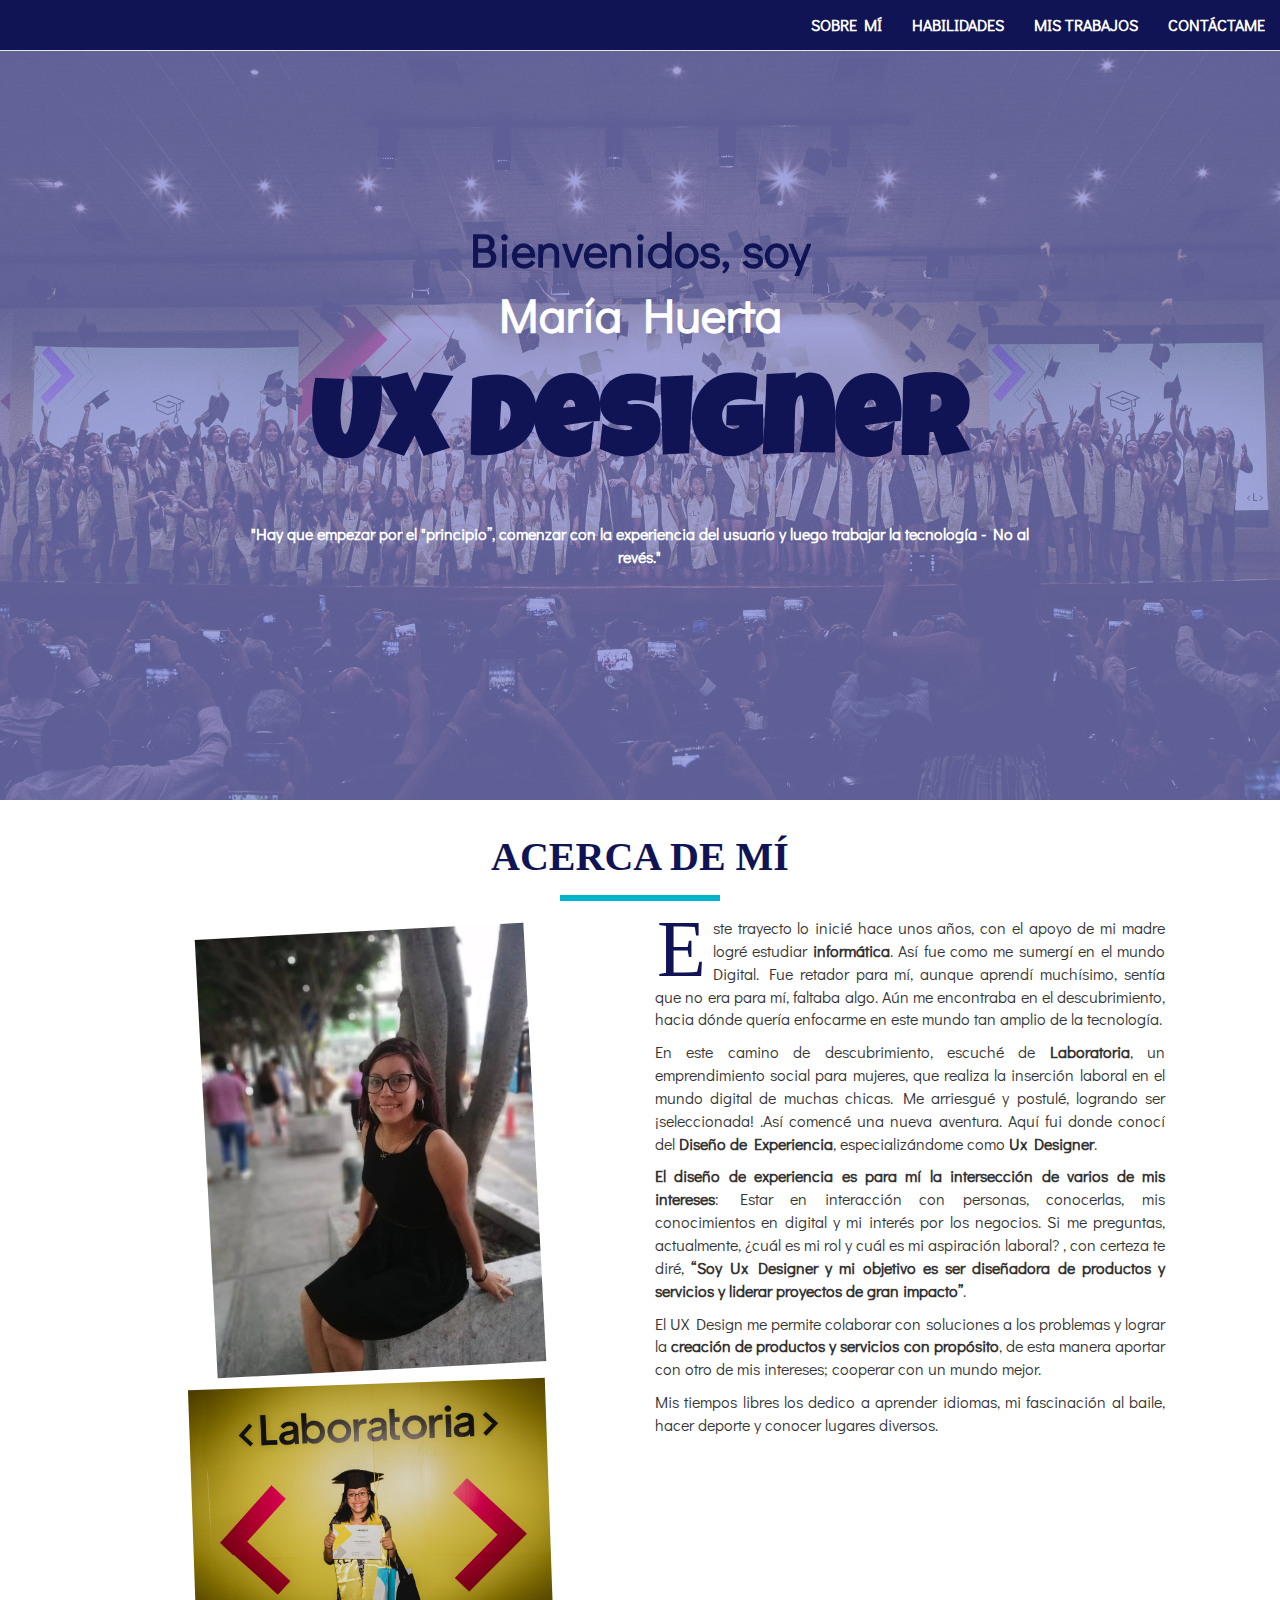
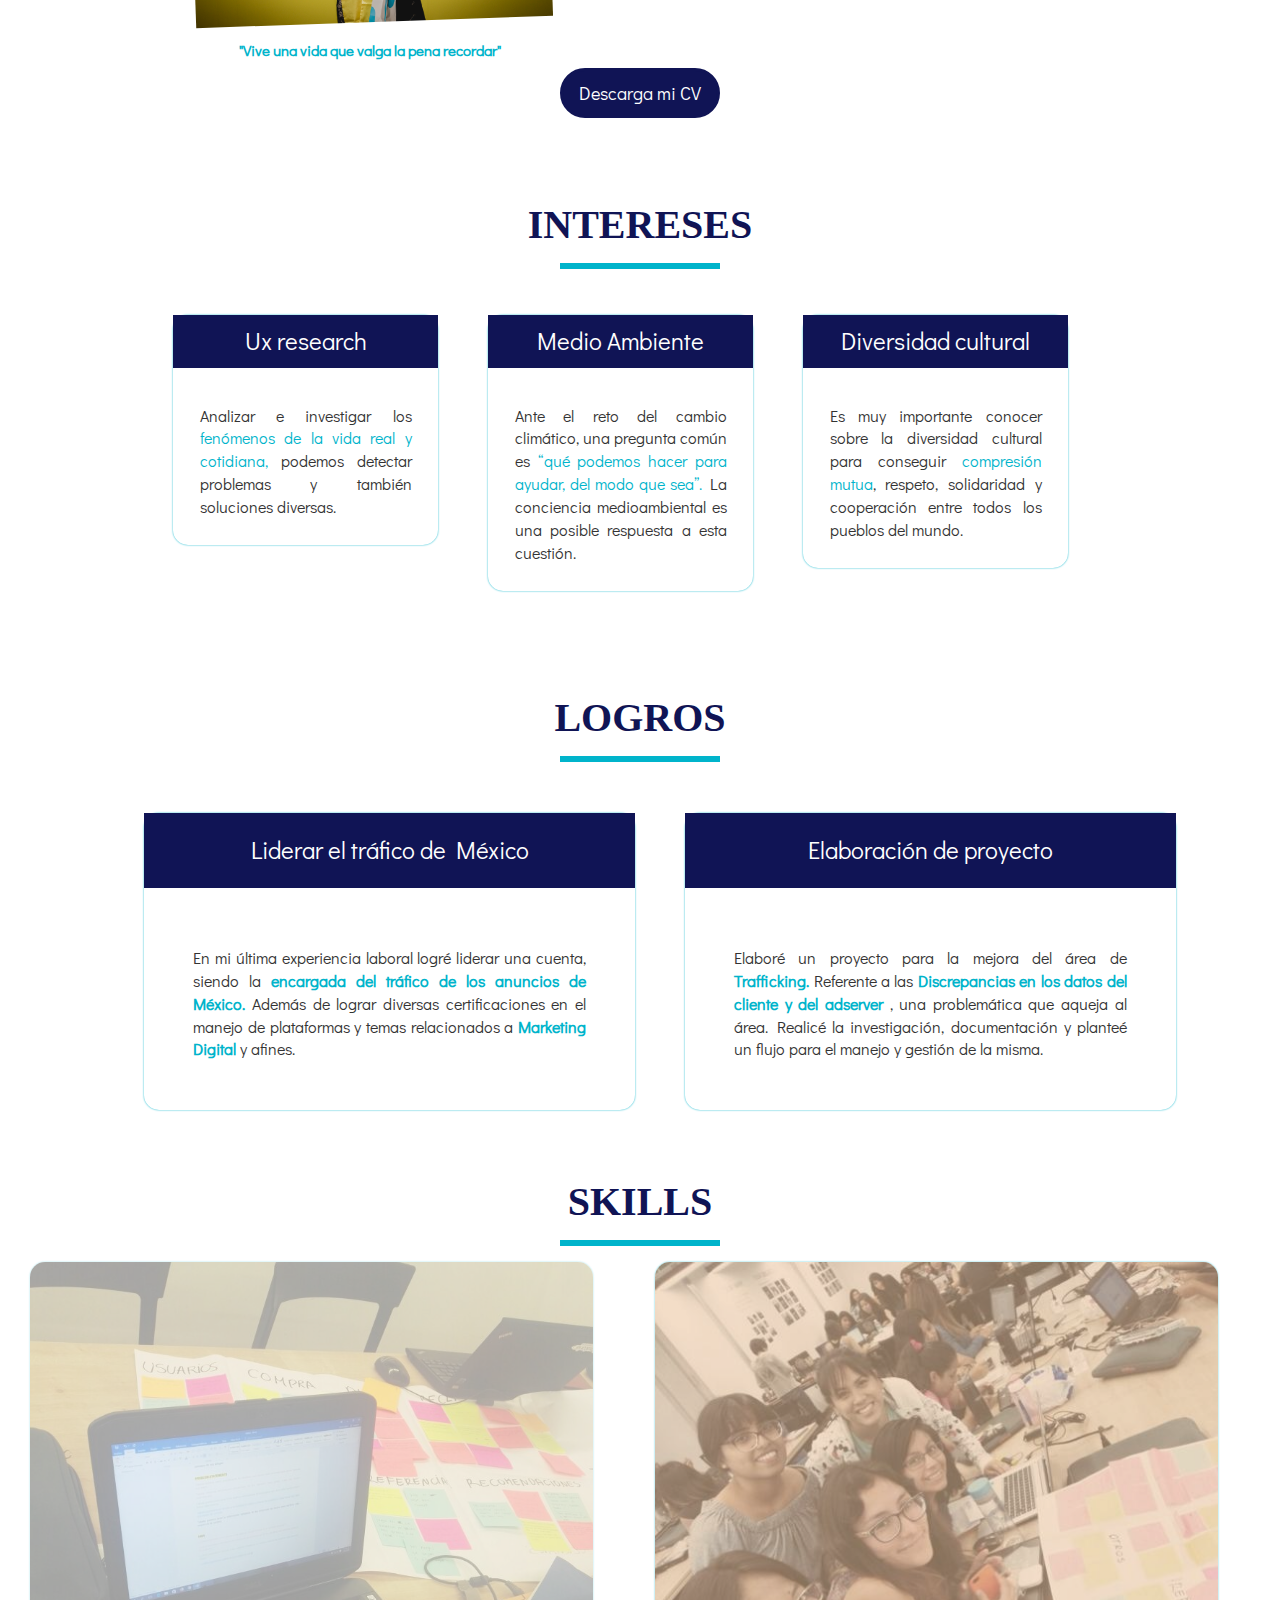
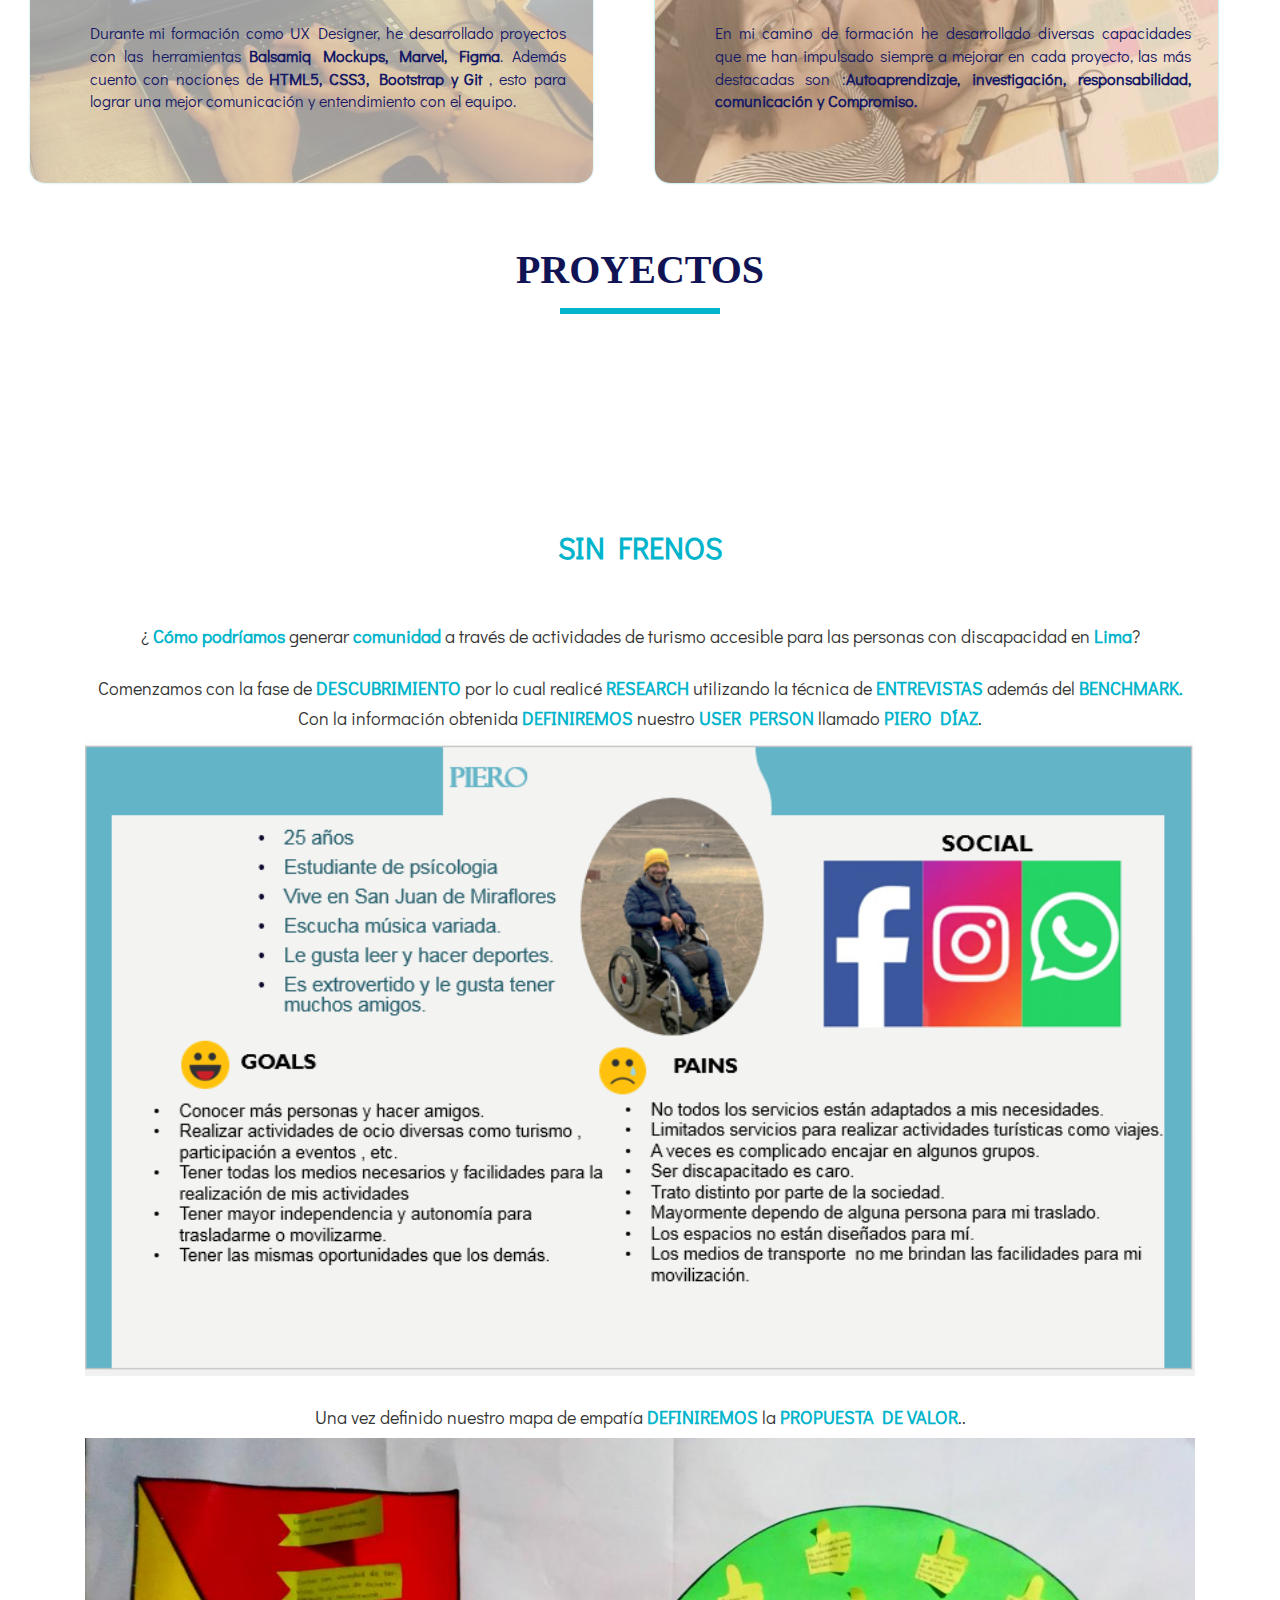
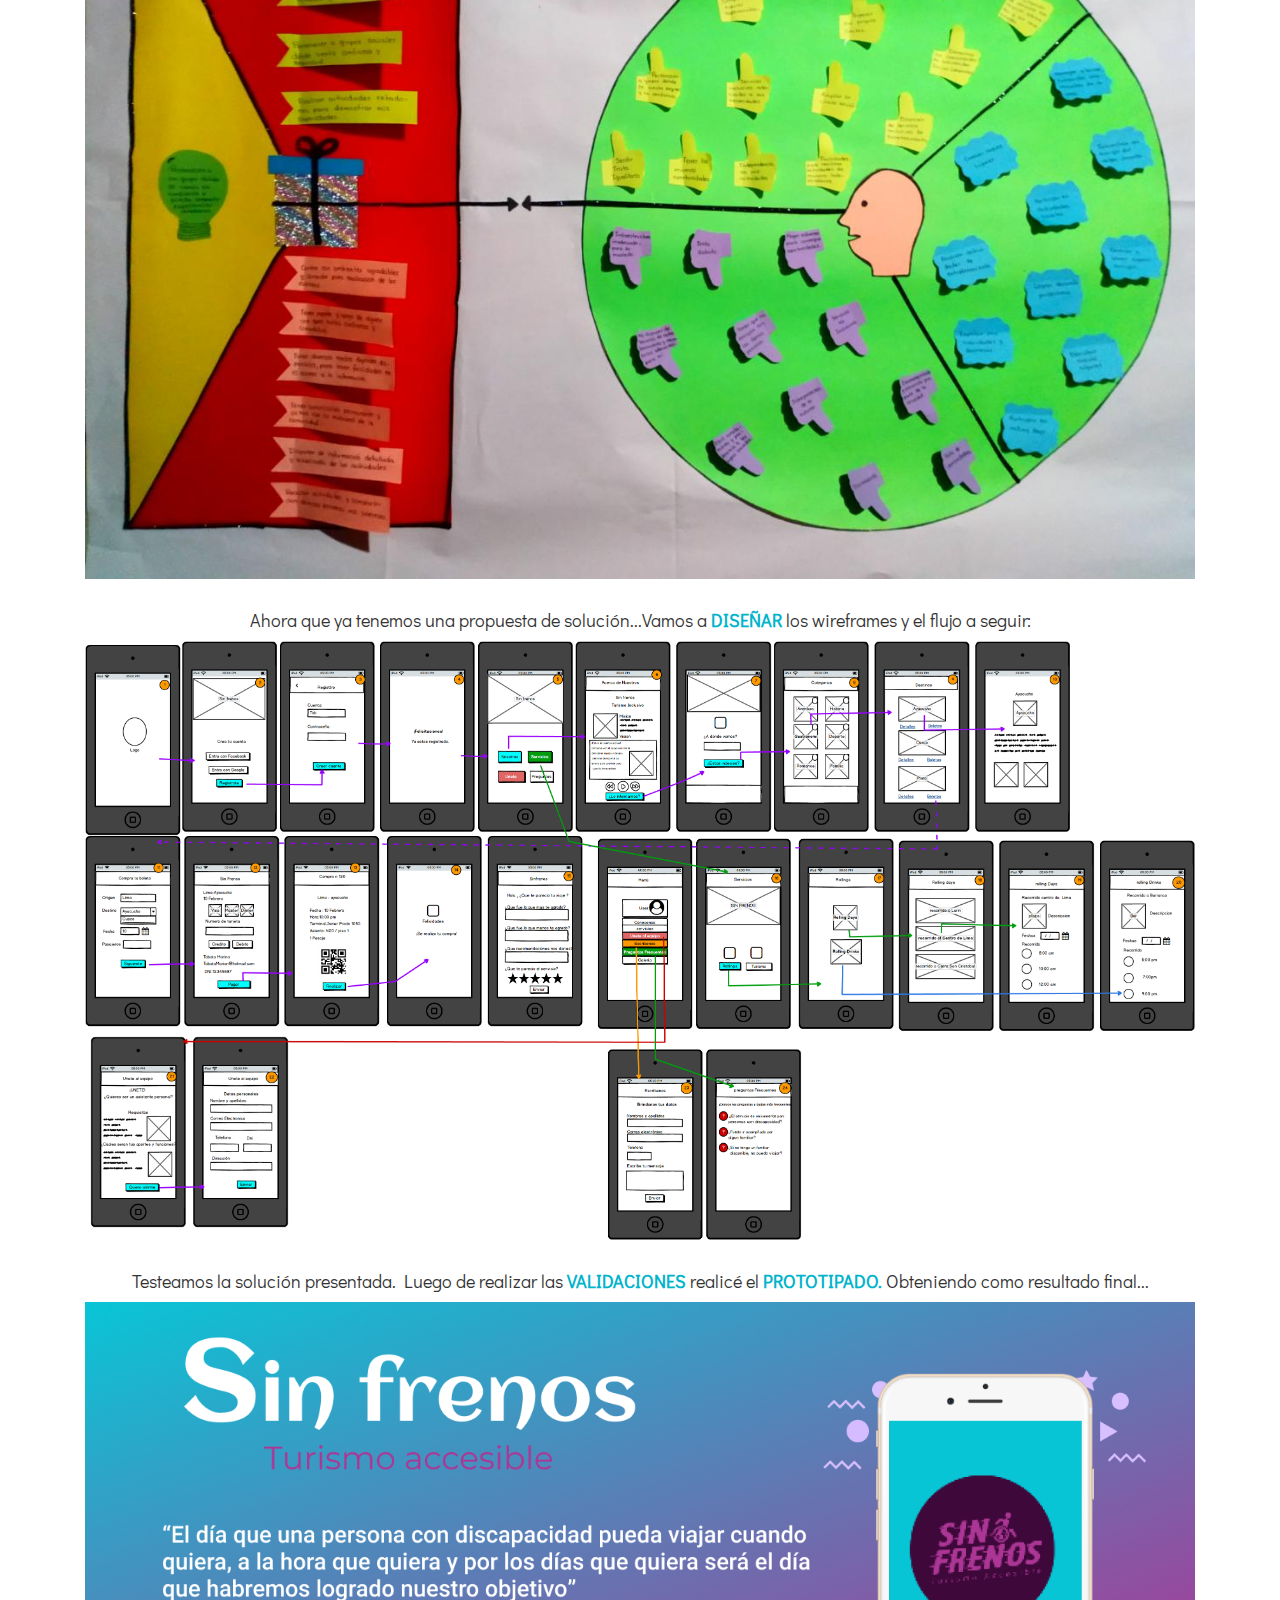
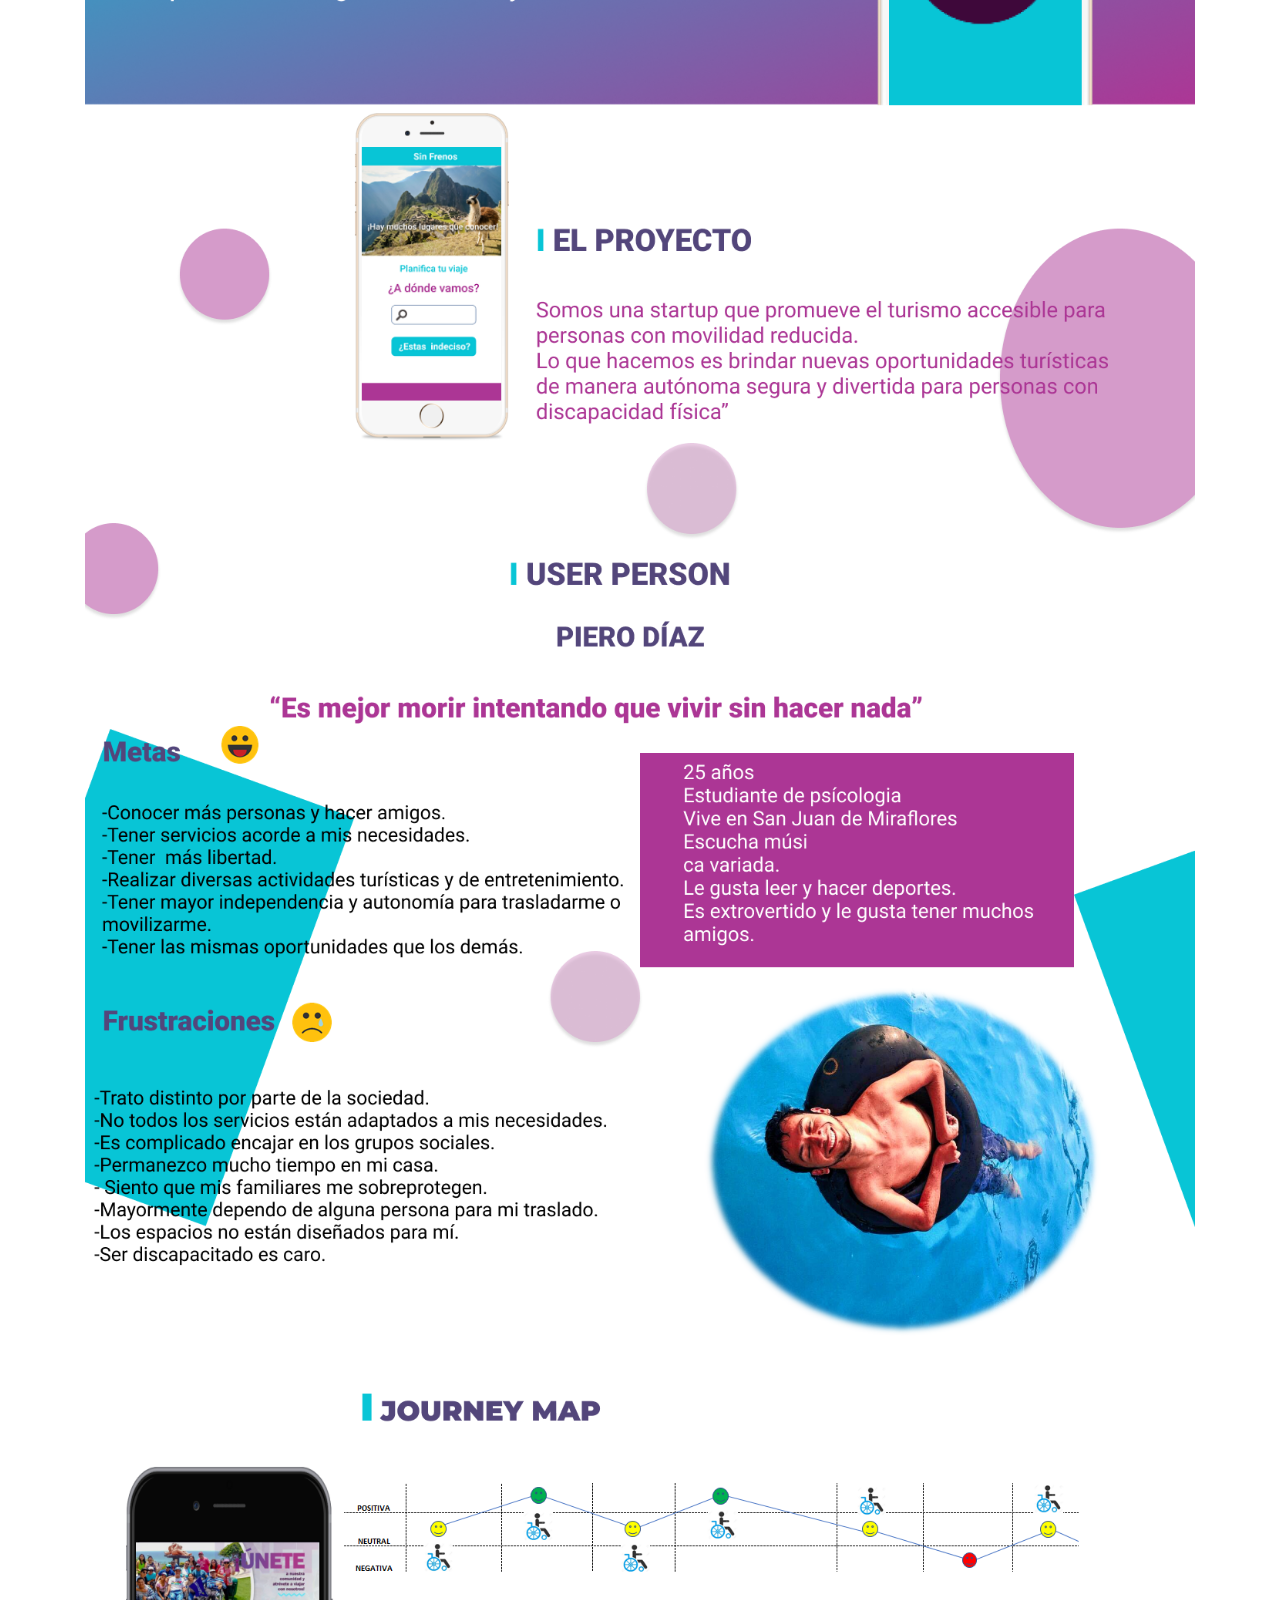
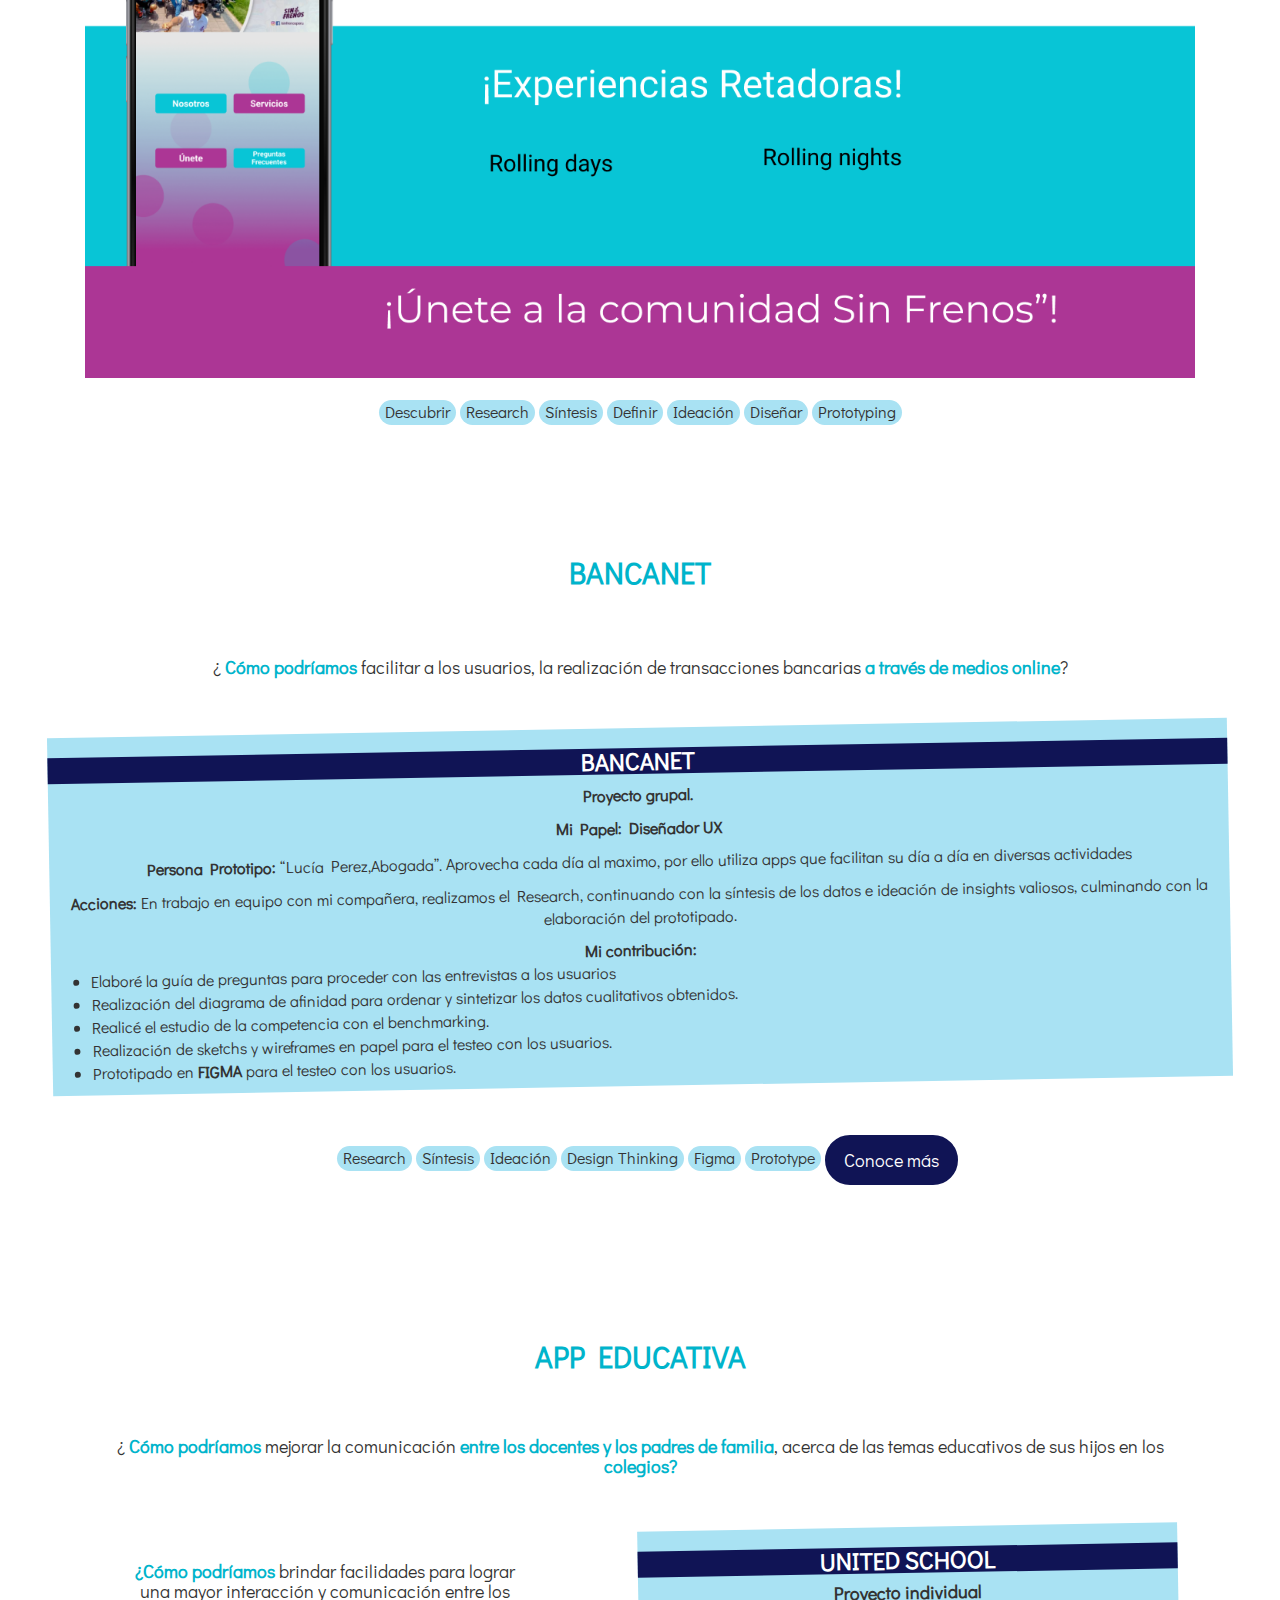
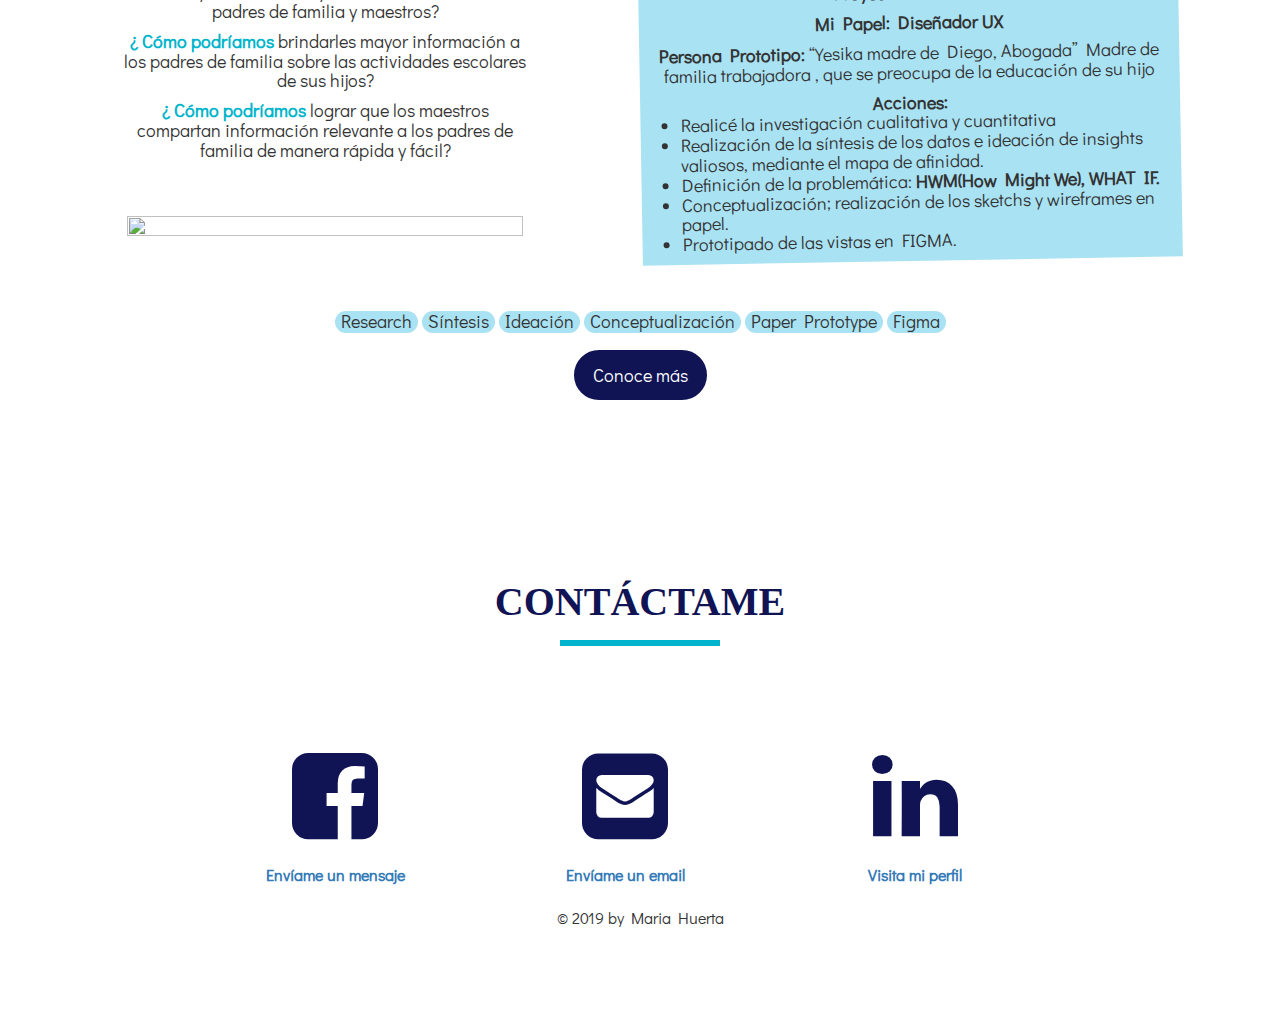
==== commit c69f52bd: "añadiendo proṕuesta de valor" ====
--- a/index.html
+++ b/index.html
@@ -349,24 +349,36 @@
 
 						<section class="recursos col-md-12 ">
 							 <H2 class="titulo_proyectos">SIN FRENOS</h2>
-							 <H4 class="proyectos-desc ">¿ <strong class="como">Cómo podríamos</strong> nosotros
-								 como Sin Frenos <strong class="como">generar comunidad</strong> a través de actividades de turismo accesible para las personas con discapacidad en <strong class="como">Lima</strong>?</H4>
+							 <H4 class="proyectos-desc ">¿ <strong class="como">Cómo podríamos</strong>
+								  generar <strong class="como">comunidad</strong> a través de actividades de turismo accesible para las personas con discapacidad en <strong class="como">Lima</strong>?</H4>
 
 						 </section>
-						 <img src="img/landi.png" class="img_landing" alt="">
-
+
+						 <H4>Comenzamos con la fase de <strong class="como">DESCUBRIMIENTO </strong> por lo cual realicé <strong class="como">RESEARCH </strong> utilizando la técnica de <strong class="como">ENTREVISTAS</strong> además del <strong class="como">BENCHMARK.</strong> </h4>
+						 <H4>Con la información obtenida <strong class="como">DEFINIREMOS</strong> nuestro <strong class="como">USER PERSON</strong> llamado
+						<strong class="como">PIERO DÍAZ</strong>.</h4>
+						<img src="img/user_person_SF.png" class="img_landing" alt="">
+						 <H4>Una vez definido nuestro mapa de empatía <strong class="como">DEFINIREMOS</strong> la <strong class="como">PROPUESTA DE VALOR</strong>..</h4>
+						 <img src="img/propuesta-valor.jpg" class="img_landing" alt="">
+						<H4>Ahora que ya tenemos una propuesta de solución...Vamos a <strong class="como"> DISEÑAR </strong> los wireframes y el flujo a seguir:</h4>
+						<img src="img/wireframes.png" class="img_landing" alt="">
+						<H4>Testeamos la solución presentada. Luego de realizar las <strong class="como"> VALIDACIONES </strong>realicé el <strong class="como"> PROTOTIPADO. </strong>Obteniendo como resultado final...</h4>
+						 <img src="img/lp_sinfrenos.png" class="img_landing" alt="">
+
+						<button type="button" name="button" class="btn-recursos  ">Descubrir</button>
 						<button type="button" name="button" class="btn-recursos  ">Research</button>
 						<button type="button" name="button" class="btn-recursos  ">Síntesis</button>
+						<button type="button" name="button" class="btn-recursos  ">Definir</button>
 						<button type="button" name="button" class="btn-recursos  "> Ideación</button>
 						<!-- <button type="button" name="button" class="btn-recursos  ">iteration</button> -->
-						<button type="button" name="button" class="btn-recursos  ">Figma</button>
-						<button type="button" name="button" class="btn-recursos  ">Prototype</button>
+						<button type="button" name="button" class="btn-recursos  ">Diseñar</button>
+						<button type="button" name="button" class="btn-recursos  ">Prototyping</button>
 						<!--<a href="https://github.com/mariaahv/Banca-digital" id="enlace-cv" target="_blank" class="btn btn-lg boton  text-white " >Conoce más</a>-->
 
 				</section>
 
 
-					<section class="col-md-12 col-xs-12 margenes">
+				<!--	<section class="col-md-12 col-xs-12 margenes"> SECCION BANCANET
 
 						<section class="recursos col-md-6 ">
 							 <h2 class="titulo_proyectos">BANCA DIGITAL</h2>
@@ -402,13 +414,53 @@
 						<button type="button" name="button" class="btn-recursos  ">Research</button>
 						<button type="button" name="button" class="btn-recursos  ">Síntesis</button>
 						<button type="button" name="button" class="btn-recursos  "> Ideación</button>
-						<!-- <button type="button" name="button" class="btn-recursos  ">iteration</button> -->
+						<button type="button" name="button" class="btn-recursos  ">iteration</button>
 						<button type="button" name="button" class="btn-recursos  ">	Design Thinking</button>
 						<button type="button" name="button" class="btn-recursos  ">Figma</button>
 						<button type="button" name="button" class="btn-recursos  ">Prototype</button>
 						<a href="https://github.com/mariaahv/Banca-digital" id="enlace-cv" target="_blank" class="btn btn-lg boton  text-white " >Conoce más</a>
 
-				</section>
+				</section>-->
+
+
+				<section class="col-md-12 col-xs-12">
+					<H2 class="titulo_proyectos">BANCANET</h2>
+	 			 <H4 class="proyectos-desc ">¿ <strong class="como">Cómo podríamos</strong> facilitar
+	 				 a los usuarios, la realización de transacciones bancarias <strong class="como"> a través de medios online</strong>?</H4>
+
+					 <section class=" detalles-proy col-md-12">
+			 		 <h3 class="sombra subtitulos-proyecto"> BANCANET</h3>
+			 		 <p class=" subtitulos-proyecto"><strong> </strong> Proyecto grupal.</p>
+			 			<p class=" subtitulos-proyecto">Mi Papel: Diseñador UX
+			 			<p class=" hidden-xs"> <strong>Persona Prototipo:</strong> “Lucía Perez,Abogada”.
+			 				 Aprovecha cada día al maximo, por ello utiliza apps que facilitan su día a día en diversas actividades</p>
+			 			<p class=" "><strong>Acciones: </strong>En trabajo en equipo con mi compañera, realizamos el Research,  continuando con la síntesis de los datos e ideación de insights valiosos, culminando con la elaboración del prototipado.</p>
+			 			<div class=" "><strong>Mi contribución:</strong>
+			 				<ul class="lista">
+			 					<li>Elaboré la guía de preguntas para proceder con las entrevistas a los usuarios </li>
+			 					<li>Realización del diagrama de afinidad para ordenar y sintetizar los datos cualitativos obtenidos. </li>
+			 					<li>Realicé el estudio de la competencia con el benchmarking.</li>
+			 					<li>Realización de sketchs y wireframes en papel para el testeo con los usuarios.</li>
+			 					<li>Prototipado en <strong>FIGMA</strong> para el testeo con los usuarios.</li>
+
+			 				</ul>
+
+			 			</div>
+
+			 		</section class="margin">
+
+					<img src="img/end_LD_BN.png" class="img_lg" alt="">
+					<button type="button" name="button" class="btn-recursos  ">Research</button>
+					<button type="button" name="button" class="btn-recursos  ">Síntesis</button>
+					<button type="button" name="button" class="btn-recursos  "> Ideación</button>
+					<!-- <button type="button" name="button" class="btn-recursos  ">iteration</button> -->
+					<button type="button" name="button" class="btn-recursos  ">	Design Thinking</button>
+					<button type="button" name="button" class="btn-recursos  ">Figma</button>
+					<button type="button" name="button" class="btn-recursos  ">Prototype</button>
+					<a href="https://github.com/mariaahv/Banca-digital" id="enlace-cv" target="_blank" class="btn btn-lg boton  text-white " >Conoce más</a>
+
+
+			</section>
 
 				<section class=" col-md-12 col-xs-12">
 
@@ -438,7 +490,10 @@
 				</section>
 				<section class="col-md-12 col-xs-12 margenes">
 					<h2 class="titulo_proyectos "> APP EDUCATIVA</h2>
-					<p class="proyectos-desc ">La educación es un arma poderosa para el progreso de un país, es por eso que nació <strong class="como">United School</strong> que tiene por objetivo lograr una comunicación entre padres y maestros.</p>
+					<H4 class="proyectos-desc ">¿ <strong class="como">Cómo podríamos</strong>
+ 					mejorar la comunicación <strong class="como">entre los docentes y los padres de familia</strong>, acerca de las temas educativos de sus hijos en los  <strong class="como"> colegios? </strong> </p>
+
+					<!--<p class="proyectos-desc ">La educación es un arma poderosa para el progreso de un país, es por eso que nació <strong class="como">United School</strong> que tiene por objetivo lograr una comunicación entre padres y maestros.</p>-->
 
 				 <section class="recursos col-md-5">
 								<div class="">
@@ -461,8 +516,6 @@
 						<p  class=" subtitulos-proyecto">Proyecto individual</p>
 						 <p class="subtitulos-proyecto">Mi Papel: Diseñador UX</p>
 						 <p class="hidden-xs"> <strong>Persona Prototipo:</strong> “Yesika madre de Diego, Abogada” Madre de familia trabajadora , que se preocupa de la educación de su hijo</p>
-						 <p class=" "> <strong>Challenge: ¿Como podríamos mejorar la comunicación entre los docentes y los padres de familia, acerca de las temas educativos de sus hijos en los colegios?  </strong> </p>
-
 
 						 <div class=" "><strong>Acciones:</strong>
 							 <ul class="lista">
--- a/css/main.css
+++ b/css/main.css
@@ -312,7 +312,6 @@
 	font-size: 1em;
 	color:white;
 	font-weight: bold;
-  font-family: 'Didact Gothic', sans-serif;
 	padding-top:20px;
 }
 
@@ -336,7 +335,6 @@
 }
 
 
-
 .texto-name {
   background: #101455;
   -webkit-background-clip: text;
@@ -373,11 +371,10 @@
 {
    float:left;
    color:#101455;
-
    font-size:80px;
    line-height:60px;
    padding:2px;
-     font-family: 'Grand Hotel', cursive;
+  font-family: 'Grand Hotel', cursive;
    margin-right: 5px;
 }
 
@@ -410,15 +407,6 @@
 }
 
 
-	/* font-family: 'Ubuntu Condensed', sans-serif; */
-	font-family: 'Dancing Script', cursive;
-
-	/* color: gray; */
-	color: #101455;
-
-}
-
-
 .tipografia-2{
 	color: #101455;
 	font-size: 2.5em;
@@ -555,9 +543,6 @@
 		background: #101455;
 		color: white;
 }
-
-
-
 
 
 
@@ -710,7 +695,13 @@
 .img_landing{
 
 	width: 100%;
-	margin: 2%;
+	margin-right: 2%;
+	margin-bottom: 2%;
+}
+
+.img_lg{
+	width: 100%;
+	margin-right:1%;
 }
 
 .margin{
@@ -856,6 +847,10 @@
 
 	}
 
+	.margenes{
+	padding: 0px;
+	}
+
 
 }
 
@@ -865,8 +860,9 @@
 
 	}+
 
+
 	.detalles-proy {
-		padding: 20px;
+		padding: 0px;
 		background: #A9E2F3;
 
 	}
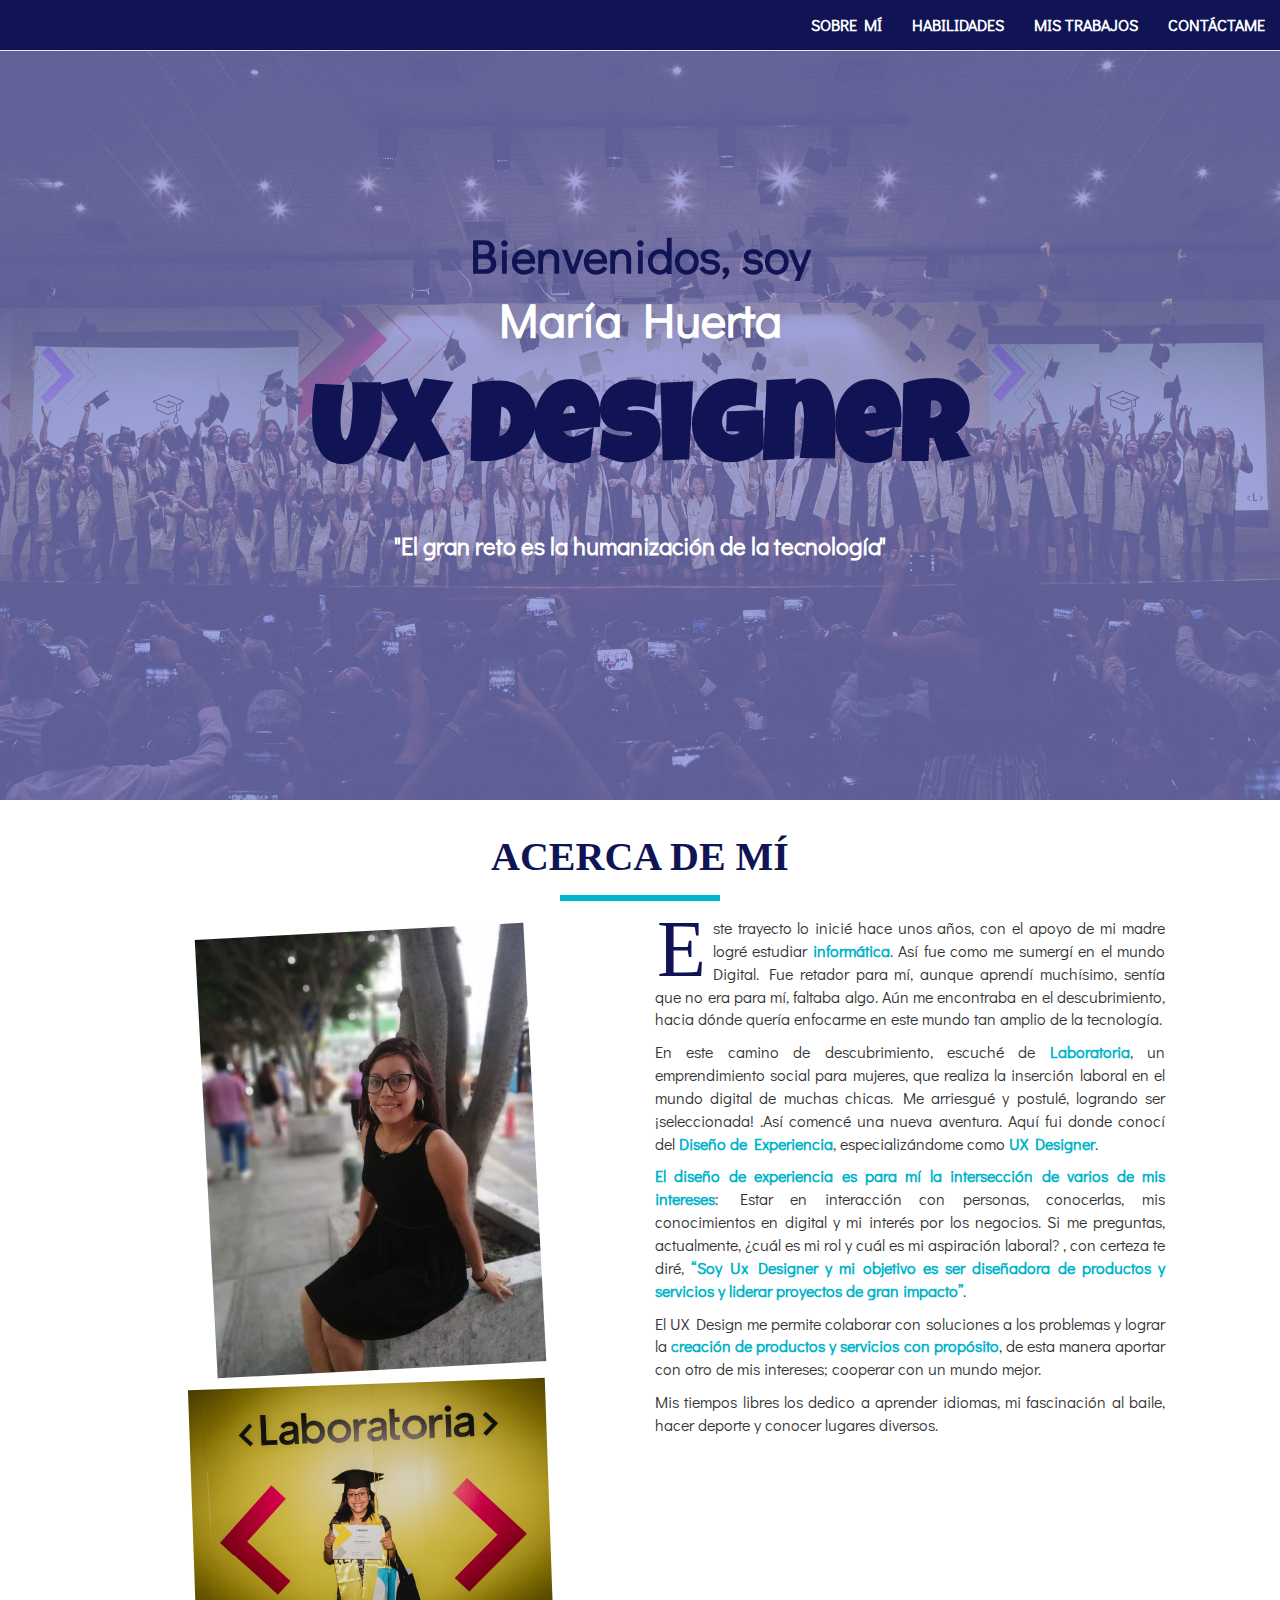
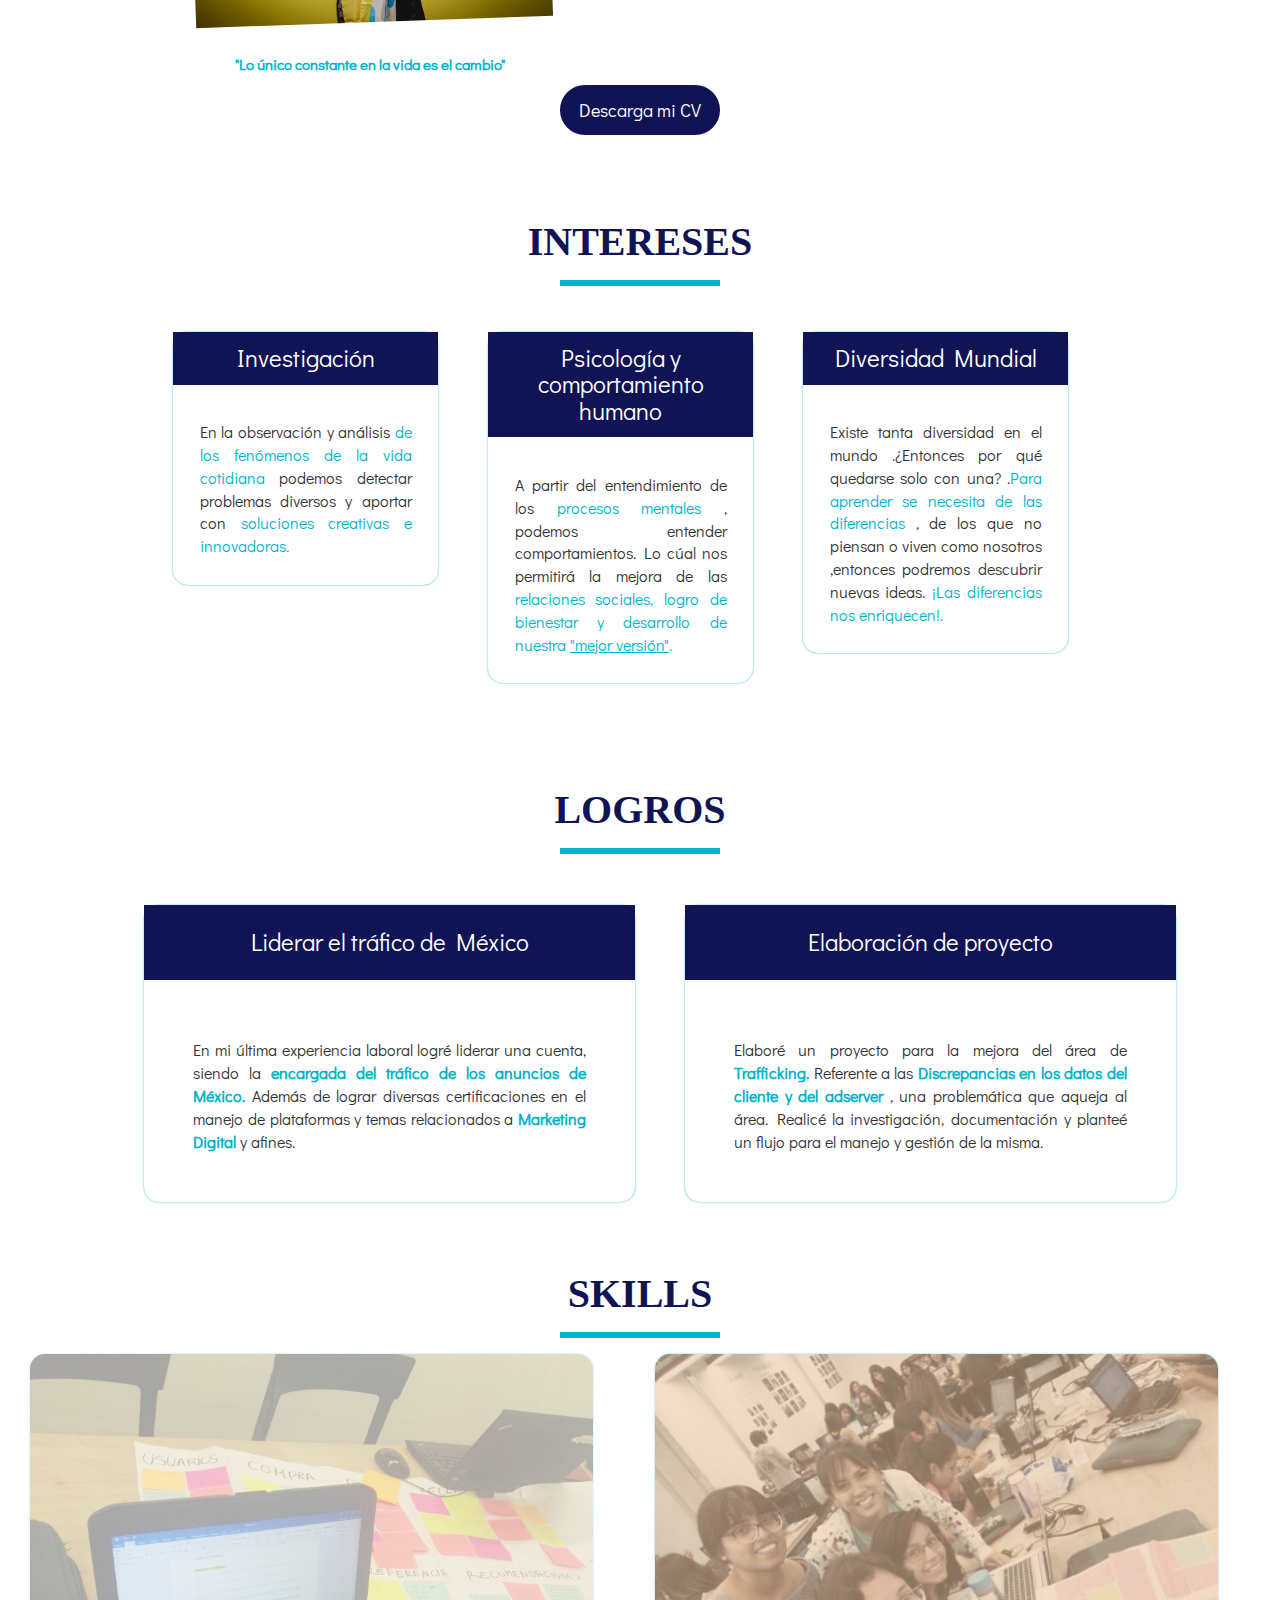
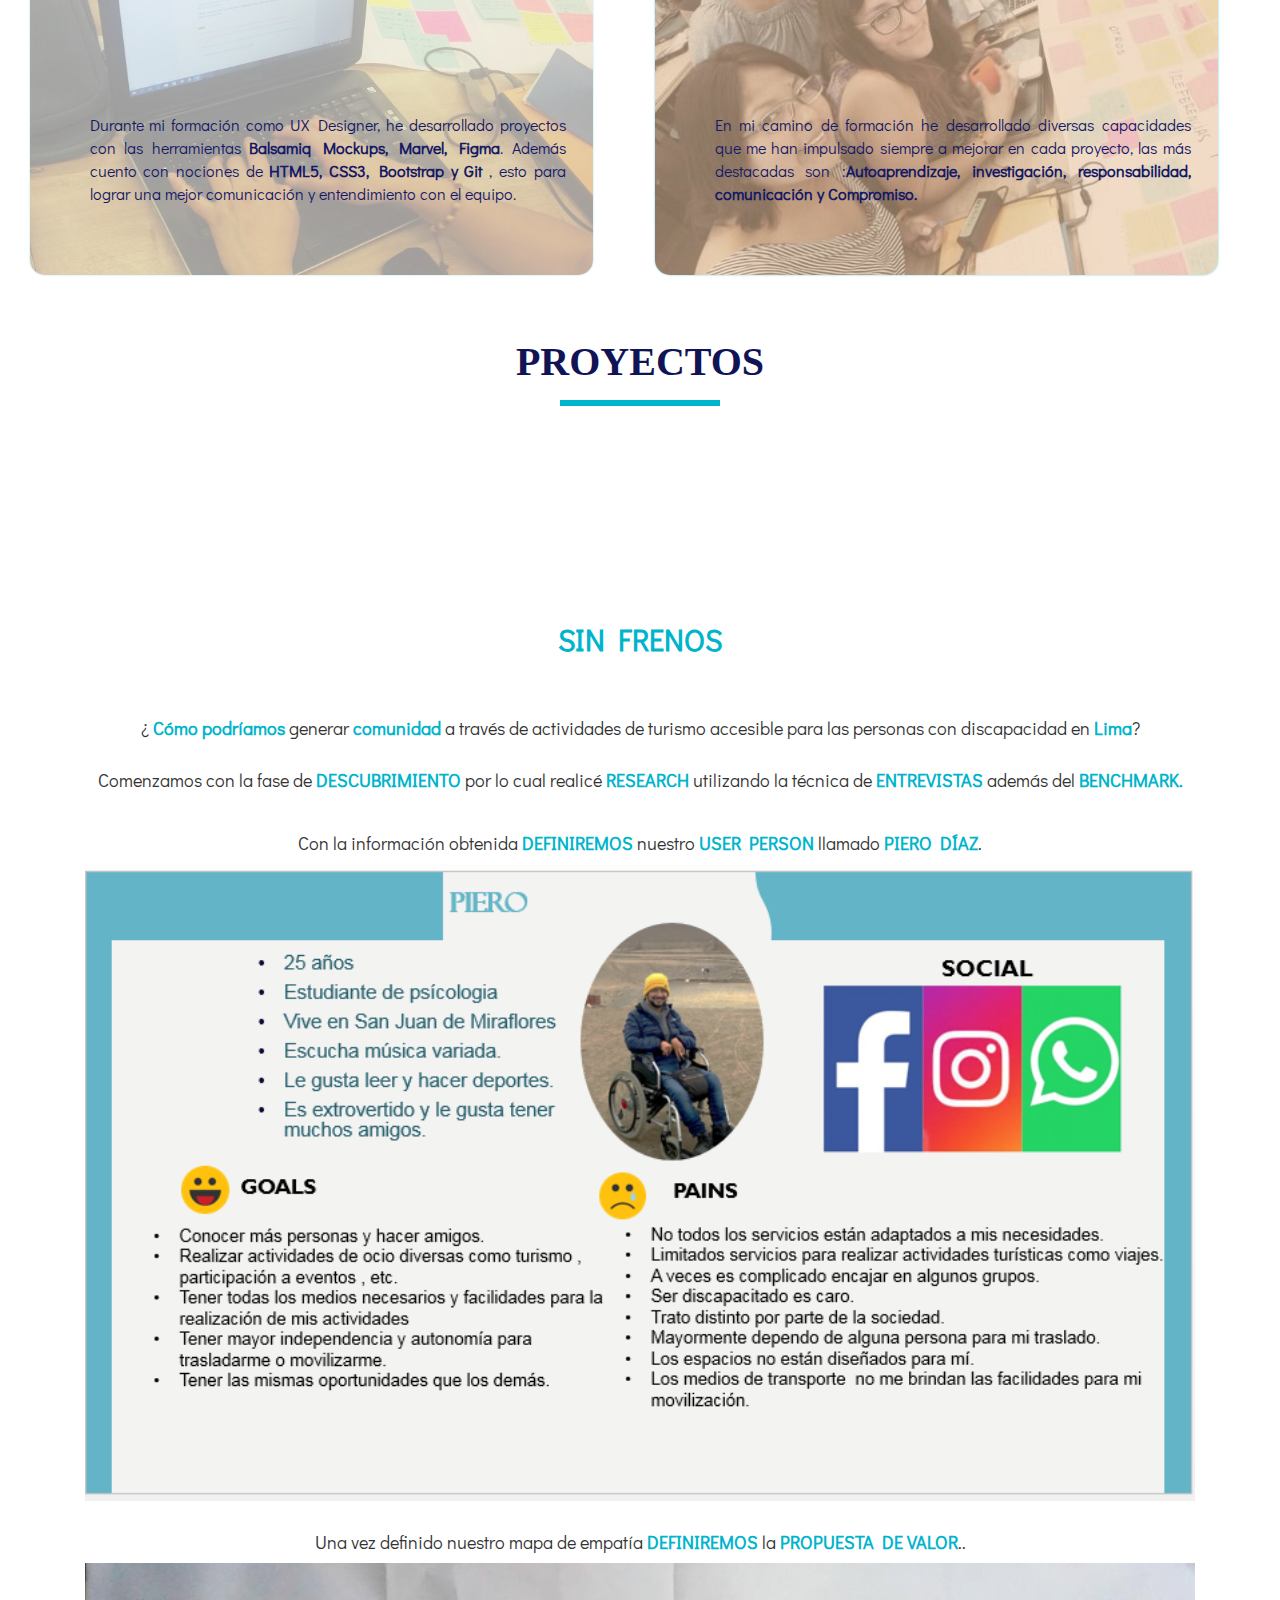
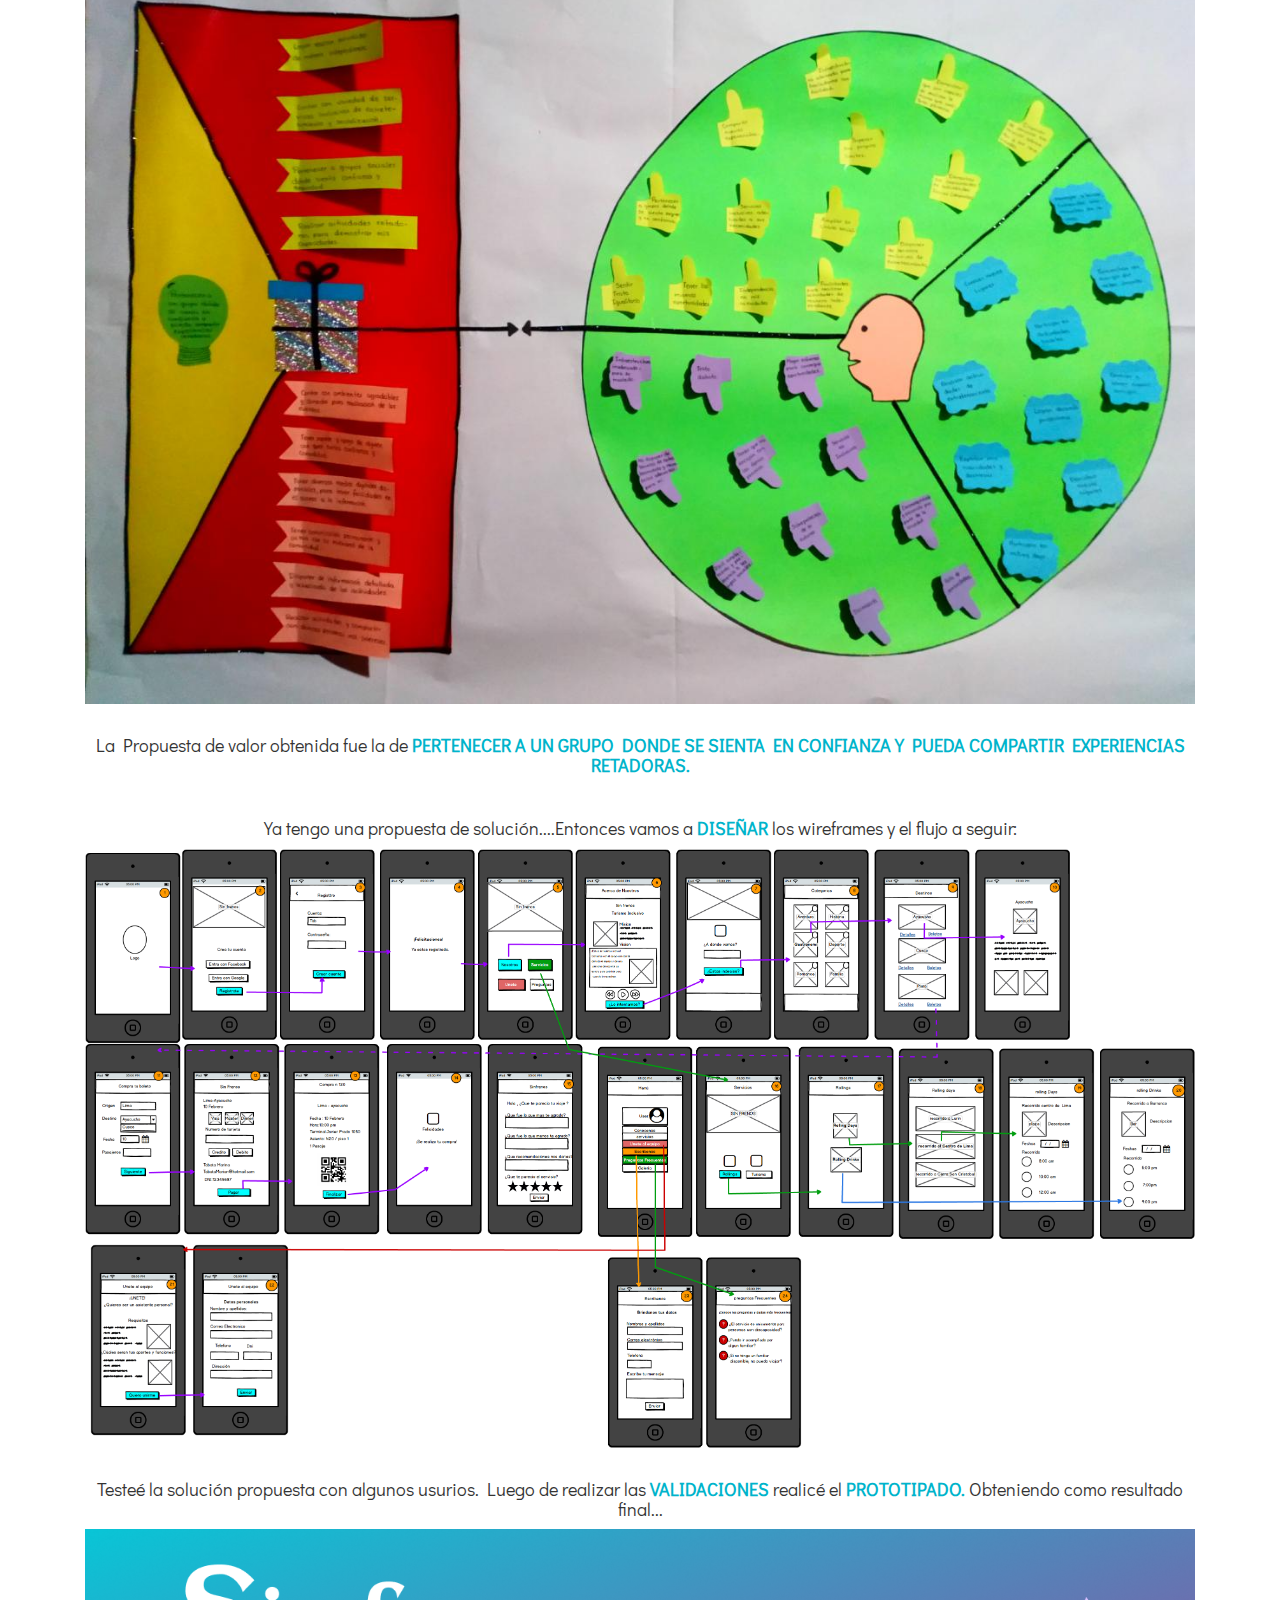
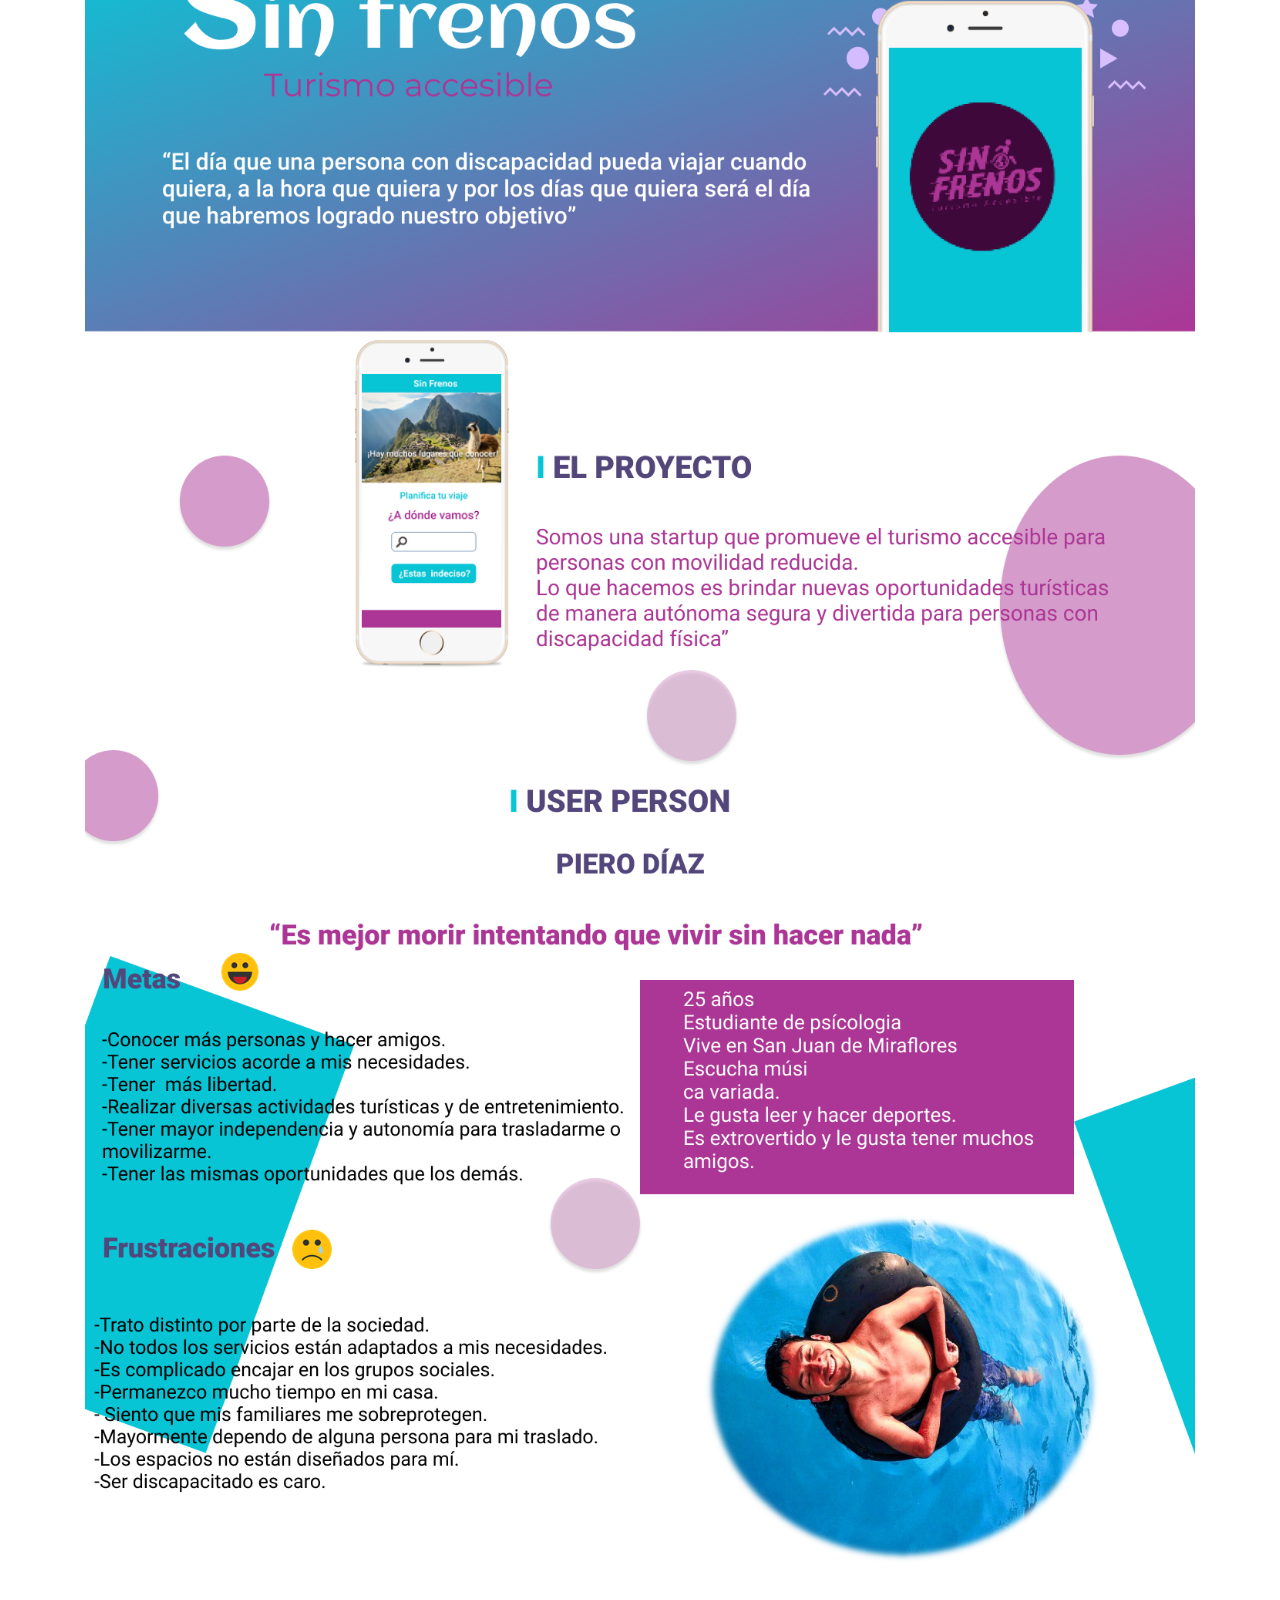
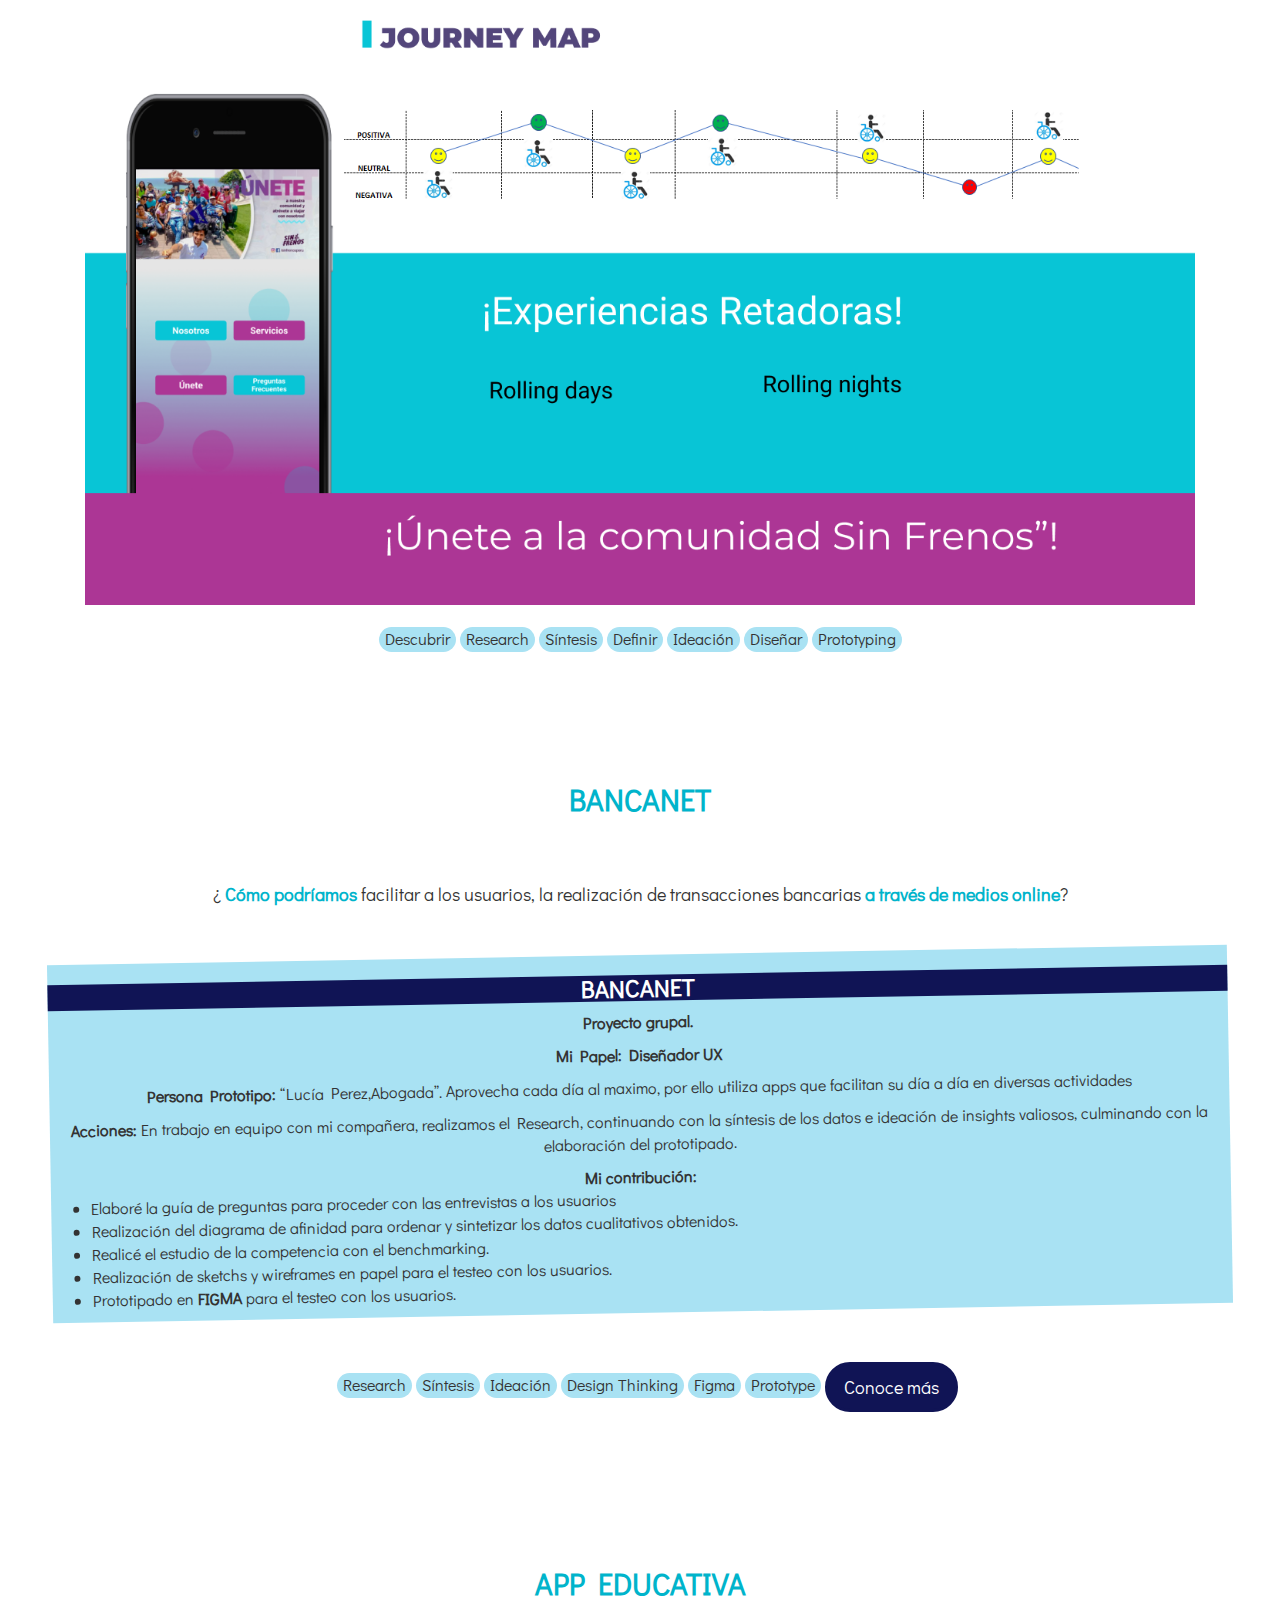
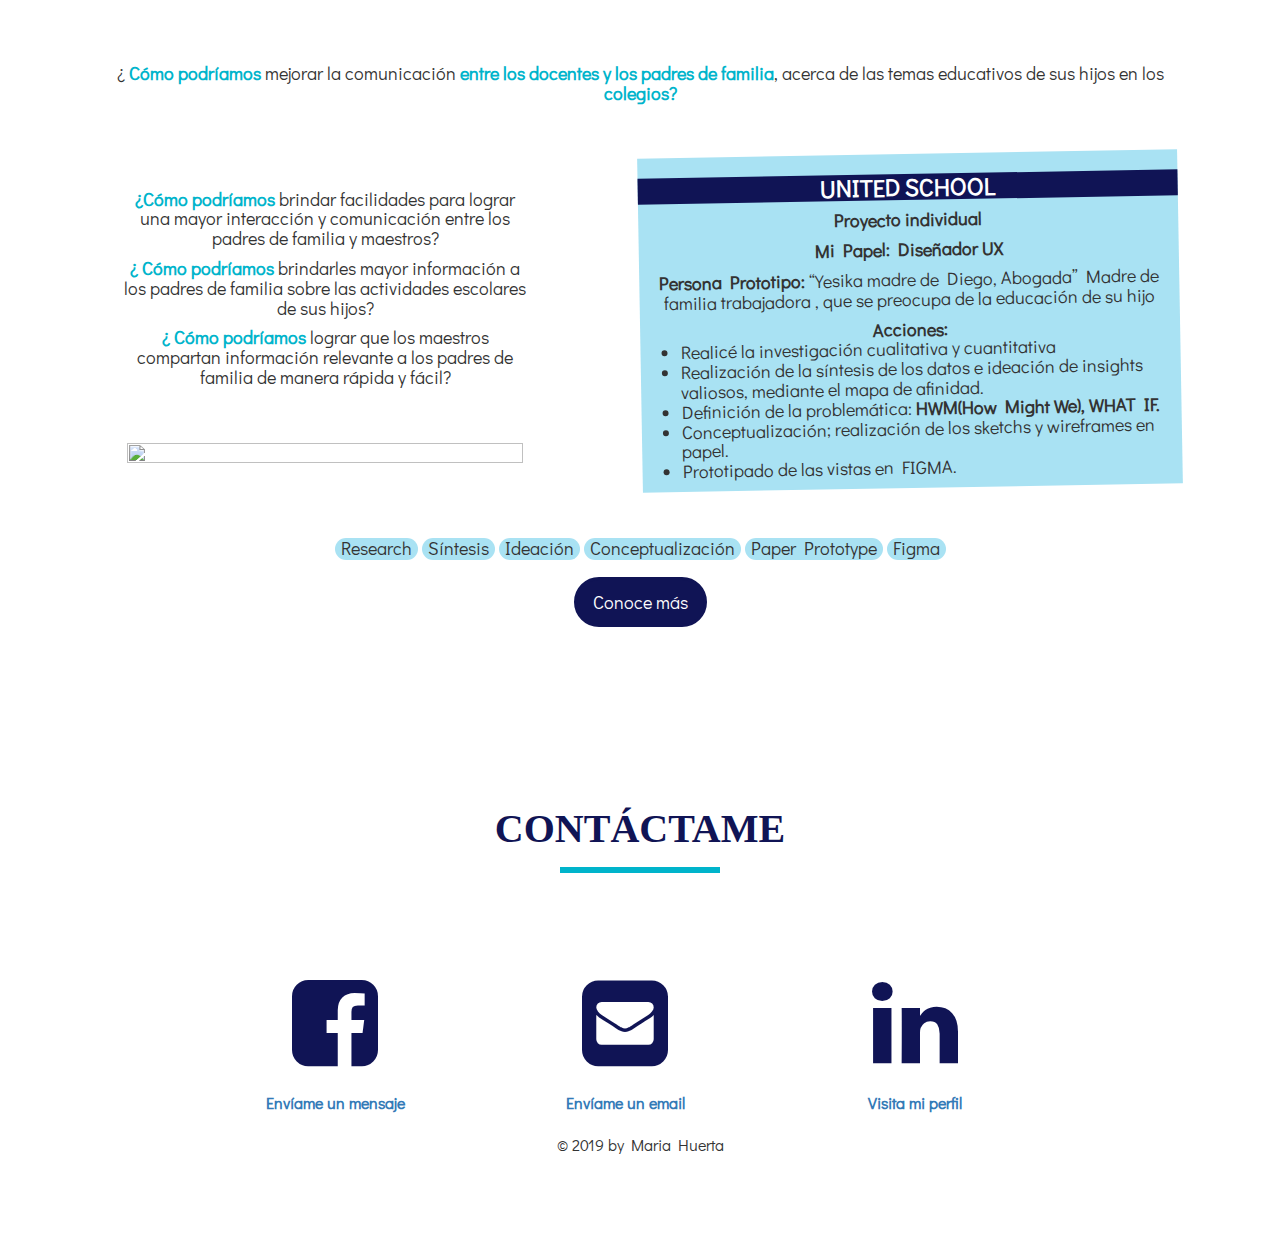
==== commit a17ada00: "mejorando sección intereses" ====
--- a/index.html
+++ b/index.html
@@ -45,7 +45,7 @@
 			<div class="contentpresentacion">
 				<h3 class="name texto-name  "><strong>Bienvenidos, soy </strong></h3><span class="name"><strong>María Huerta</strong></span>
 					<h2 class="tittle2"><strong> UX Designer</strong></h2>
-						<p class="phrase col-md-8"> "Hay que empezar por el "principio”, comenzar con la experiencia  del usuario y luego trabajar la tecnología - No al revés."</p>
+						<p class="phrase col-md-8"> "El gran reto es la humanización de la tecnología"</p>
 			</div>
 		</section>
 
@@ -66,15 +66,15 @@
 						<div class="text-center col-xs-12 col-md-6 " >
 							<img src="img/yoo.jpg" alt="photo" class="photo1">
 							<img src="img/labo.jpg" alt="photo" class="photo2 hidden-xs">
-							<h3 class="como-biografy">"Vive una vida que valga la pena recordar"</h3>
+							<h2> <strong class="como-biografy">"Lo único constante en la vida es el cambio"</strong></h3>
 						</div>
 
 						<div class="text-center col-xs-12 col-md-6 text-justify hidden-xs" >
-							<p> <span class="capitalLetter">E</span>ste trayecto lo inicié hace unos años, con el apoyo de mi madre logré estudiar <strong>informática</strong>. Así fue como me sumergí en el mundo Digital. Fue retador para mí, aunque aprendí muchísimo, sentía que no era para mí, faltaba algo. Aún me encontraba en el descubrimiento, hacia dónde quería enfocarme en este mundo tan amplio de la tecnología.
-								 <p>En este camino de descubrimiento, escuché de <strong>Laboratoria</strong>, un emprendimiento social para mujeres, que realiza la inserción laboral en el mundo digital de muchas chicas. Me arriesgué y postulé, logrando ser ¡seleccionada! .Así comencé una nueva aventura. Aquí fui donde conocí del <strong> Diseño de Experiencia</strong>, especializándome como <strong>Ux Designer</strong>.</p>
-
-							 	 <p><strong>El diseño de experiencia es para mí la intersección de varios de mis intereses</strong>: Estar en interacción con personas, conocerlas, mis conocimientos en digital  y mi interés por los negocios. Si me preguntas, actualmente, ¿cuál es mi rol y cuál es mi aspiración laboral? , con certeza te diré, <strong>“Soy Ux Designer y mi objetivo es ser diseñadora de productos y servicios y liderar proyectos de gran impacto”</strong>.</p>
-								 <p class="">El UX Design me permite colaborar con soluciones a los problemas y lograr la <strong>creación de productos y servicios con propósito</strong>, de esta manera aportar con otro de mis intereses; cooperar con un mundo mejor.</p>
+							<p> <span class="capitalLetter">E</span>ste trayecto lo inicié hace unos años, con el apoyo de mi madre logré estudiar <strong class="comogeneral">informática</strong>. Así fue como me sumergí en el mundo Digital. Fue retador para mí, aunque aprendí muchísimo, sentía que no era para mí, faltaba algo. Aún me encontraba en el descubrimiento, hacia dónde quería enfocarme en este mundo tan amplio de la tecnología.
+								 <p>En este camino de descubrimiento, escuché de <strong class="comogeneral">Laboratoria</strong>, un emprendimiento social para mujeres, que realiza la inserción laboral en el mundo digital de muchas chicas. Me arriesgué y postulé, logrando ser ¡seleccionada! .Así comencé una nueva aventura. Aquí fui donde conocí del <strong class="comogeneral"> Diseño de Experiencia</strong>, especializándome como <strong class="comogeneral">UX Designer</strong>.</p>
+
+							 	 <p><strong class="comogeneral">El diseño de experiencia es para mí la intersección de varios de mis intereses</strong>: Estar en interacción con personas, conocerlas, mis conocimientos en digital  y mi interés por los negocios. Si me preguntas, actualmente, ¿cuál es mi rol y cuál es mi aspiración laboral? , con certeza te diré, <strong class="comogeneral">“Soy Ux Designer y mi objetivo es ser diseñadora de productos y servicios y liderar proyectos de gran impacto”</strong>.</p>
+								 <p class="">El UX Design me permite colaborar con soluciones a los problemas y lograr la <strong class="comogeneral"> creación de productos y servicios con propósito</strong>, de esta manera aportar con otro de mis intereses; cooperar con un mundo mejor.</p>
 	  						 <p class="">Mis tiempos libres los dedico a aprender idiomas, mi fascinación al baile, hacer deporte y conocer lugares diversos.</p>
 
 
@@ -209,8 +209,8 @@
 							<section class="overlay no-p" class="container-item">
 							</section>
 							<section class="intereses ">
-								<h3 class="color">Ux research</h3>
-								<p class="text-intereses text-justify">	Analizar e investigar los <span class="comogeneral">fenómenos de la vida real y cotidiana,</span> podemos detectar problemas y también soluciones diversas.</p>
+								<h3 class="color">Investigación</h3>
+								<p class="text-intereses text-justify">	En la observación y análisis <span class="comogeneral">de los fenómenos de la vida cotidiana </span>podemos detectar problemas diversos y aportar con <span class="comogeneral">soluciones creativas e innovadoras.</span></p>
 							</section>
 					 </div>
 
@@ -219,9 +219,8 @@
 							<section class="overlay no-p">
 							</section>
 							<section class="intereses ">
-								<h3 class="color">Medio Ambiente</h3>
-								<p class="text-intereses text-justify ">Ante el reto del cambio climático, una pregunta común es <span class="comogeneral">“qué podemos hacer para ayudar, del modo que sea”.</span> La conciencia medioambiental es una posible respuesta a esta cuestión. </p>
-							</section>
+								<h3 class="color">Psicología y comportamiento humano </h3>
+								<p class="text-intereses text-justify ">A partir del entendimiento de los <span class="comogeneral"> procesos mentales </span>, podemos entender comportamientos. Lo cúal nos permitirá  la mejora de las<span class="comogeneral">  relaciones sociales, logro de bienestar y desarrollo de nuestra <u> "mejor versión"</u>. </span> </p>
 							</div>
 
 							<div class="col-md-3 all">
@@ -230,8 +229,9 @@
 								</section>
 								</section>
 								<section class="intereses ">
-									<h3 class="color">Diversidad cultural</h3>
-									<p class="text-intereses text-justify ">Es muy importante conocer sobre la diversidad cultural para conseguir <span class="comogeneral">compresión mutua</span>, respeto, solidaridad y cooperación entre todos los pueblos del mundo.</p>
+									<h3 class="color">Diversidad Mundial</h3>
+									<p class="text-intereses text-justify "> Existe tanta diversidad en el mundo .¿Entonces por qué quedarse solo con una? .<span class="comogeneral">Para aprender se necesita de las diferencias </span>, de los que no piensan o viven como nosotros ,entonces podremos descubrir nuevas ideas.
+ 									<span class="comogeneral">¡Las diferencias nos enriquecen!.</span></p>
 								</section>
 				</section>
 
@@ -354,15 +354,17 @@
 
 						 </section>
 
-						 <H4>Comenzamos con la fase de <strong class="como">DESCUBRIMIENTO </strong> por lo cual realicé <strong class="como">RESEARCH </strong> utilizando la técnica de <strong class="como">ENTREVISTAS</strong> además del <strong class="como">BENCHMARK.</strong> </h4>
+						 <H4>Comenzamos con la fase de <strong class="como">DESCUBRIMIENTO </strong> por lo cual realicé <strong class="como">RESEARCH </strong> utilizando la técnica de <strong class="como">ENTREVISTAS</strong> además del <strong class="como">BENCHMARK.</strong> </h4> <br>
 						 <H4>Con la información obtenida <strong class="como">DEFINIREMOS</strong> nuestro <strong class="como">USER PERSON</strong> llamado
 						<strong class="como">PIERO DÍAZ</strong>.</h4>
 						<img src="img/user_person_SF.png" class="img_landing" alt="">
 						 <H4>Una vez definido nuestro mapa de empatía <strong class="como">DEFINIREMOS</strong> la <strong class="como">PROPUESTA DE VALOR</strong>..</h4>
 						 <img src="img/propuesta-valor.jpg" class="img_landing" alt="">
-						<H4>Ahora que ya tenemos una propuesta de solución...Vamos a <strong class="como"> DISEÑAR </strong> los wireframes y el flujo a seguir:</h4>
+						 <H4>La Propuesta de valor obtenida fue la de  <strong class="como"> PERTENECER A UN GRUPO DONDE SE SIENTA EN CONFIANZA Y PUEDA COMPARTIR EXPERIENCIAS RETADORAS. </strong></h4> <br>
+
+						<H4>Ya tengo una propuesta de solución....Entonces vamos a <strong class="como"> DISEÑAR </strong> los wireframes y el flujo a seguir:</h4>
 						<img src="img/wireframes.png" class="img_landing" alt="">
-						<H4>Testeamos la solución presentada. Luego de realizar las <strong class="como"> VALIDACIONES </strong>realicé el <strong class="como"> PROTOTIPADO. </strong>Obteniendo como resultado final...</h4>
+						<H4>Testeé la solución propuesta con algunos usurios. Luego de realizar las <strong class="como"> VALIDACIONES </strong>realicé el <strong class="como"> PROTOTIPADO. </strong>Obteniendo como resultado final...</h4>
 						 <img src="img/lp_sinfrenos.png" class="img_landing" alt="">
 
 						<button type="button" name="button" class="btn-recursos  ">Descubrir</button>
--- a/css/main.css
+++ b/css/main.css
@@ -309,7 +309,7 @@
 }
 
 .phrase{
-	font-size: 1em;
+	font-size: 1.5em;
 	color:white;
 	font-weight: bold;
 	padding-top:20px;
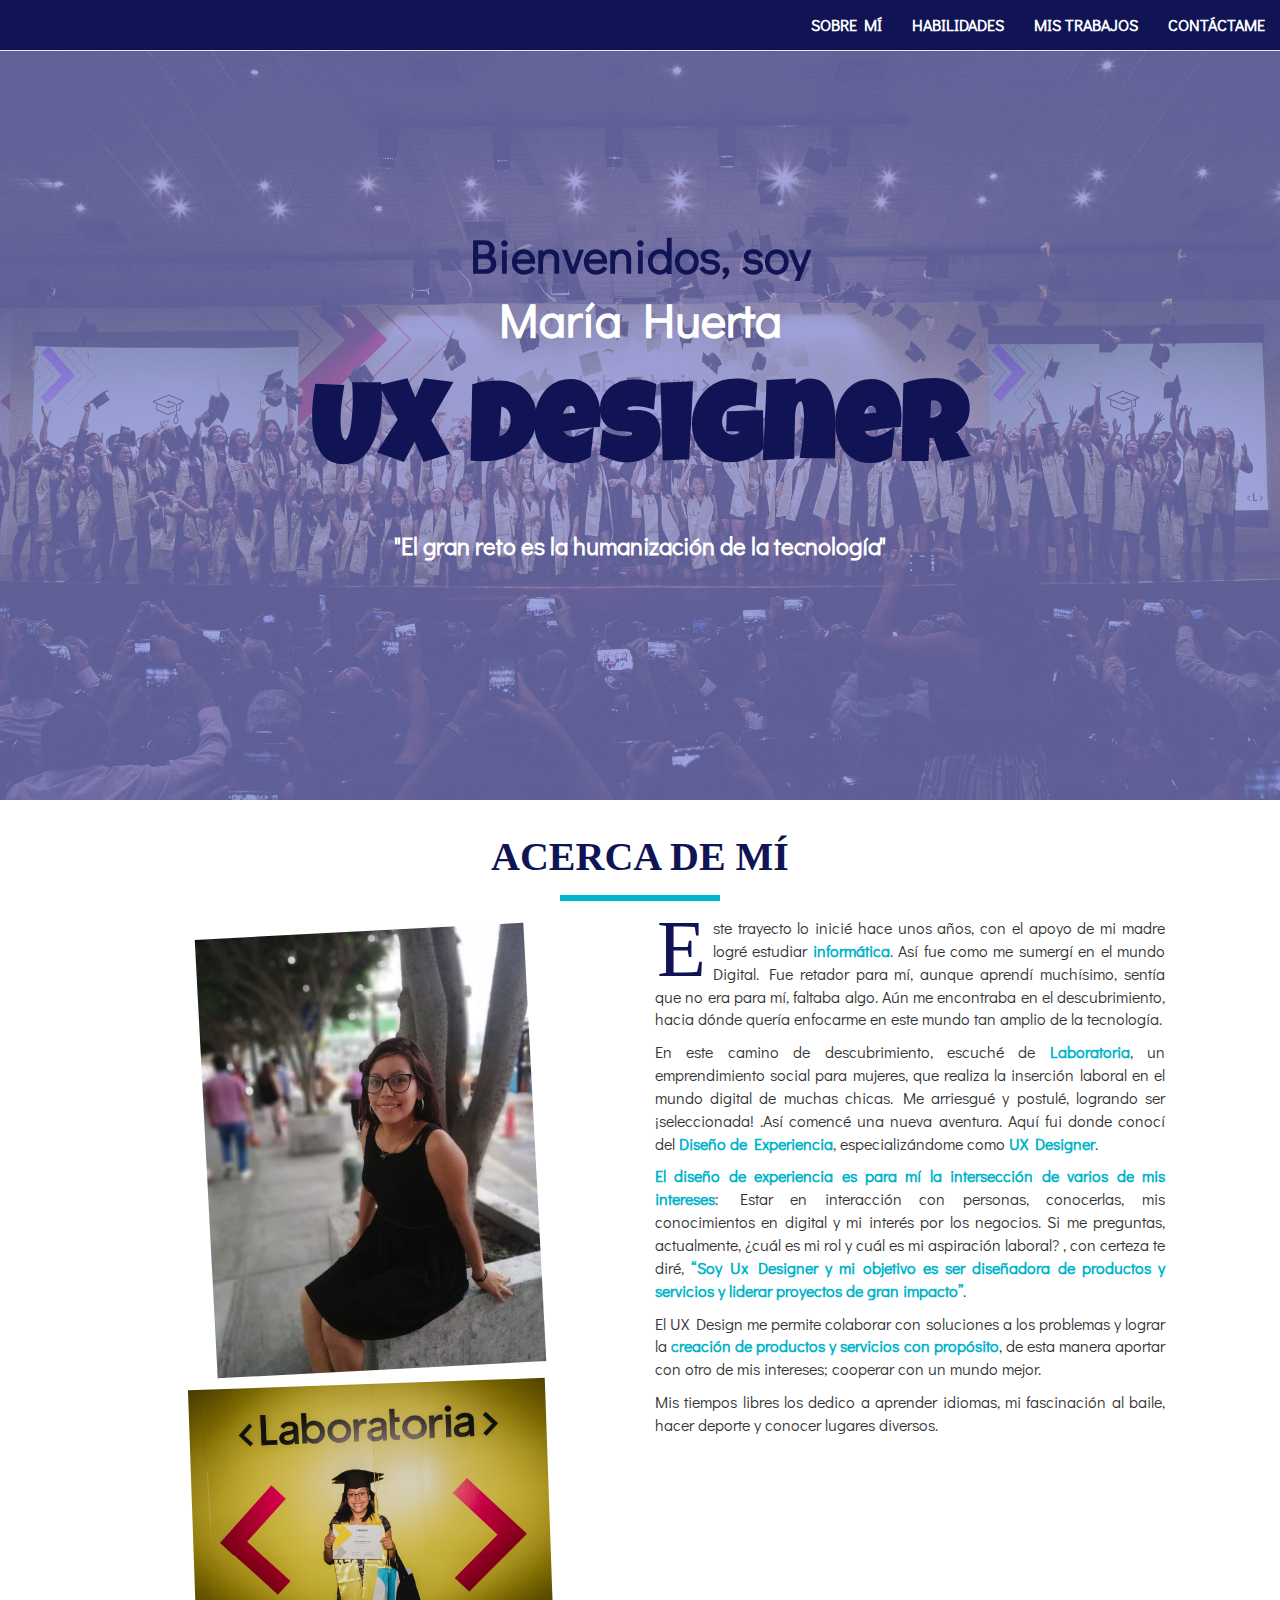
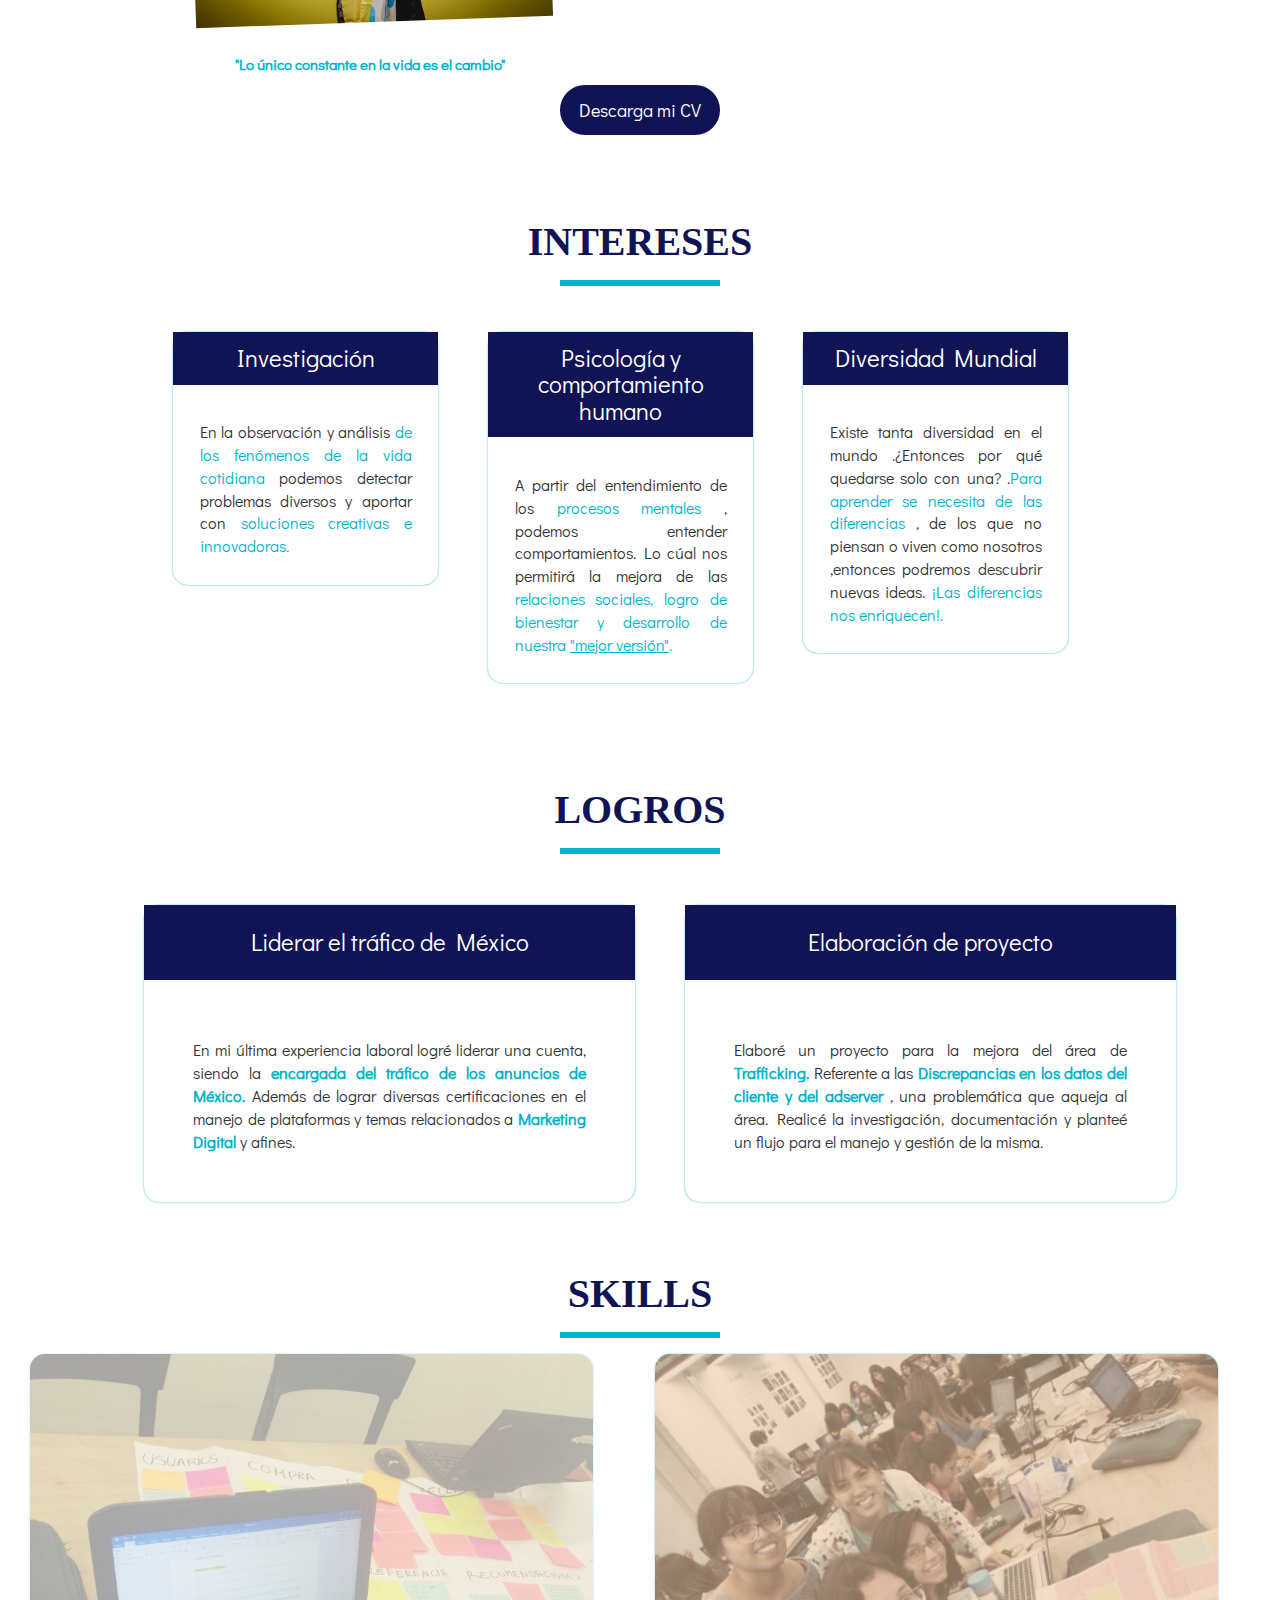
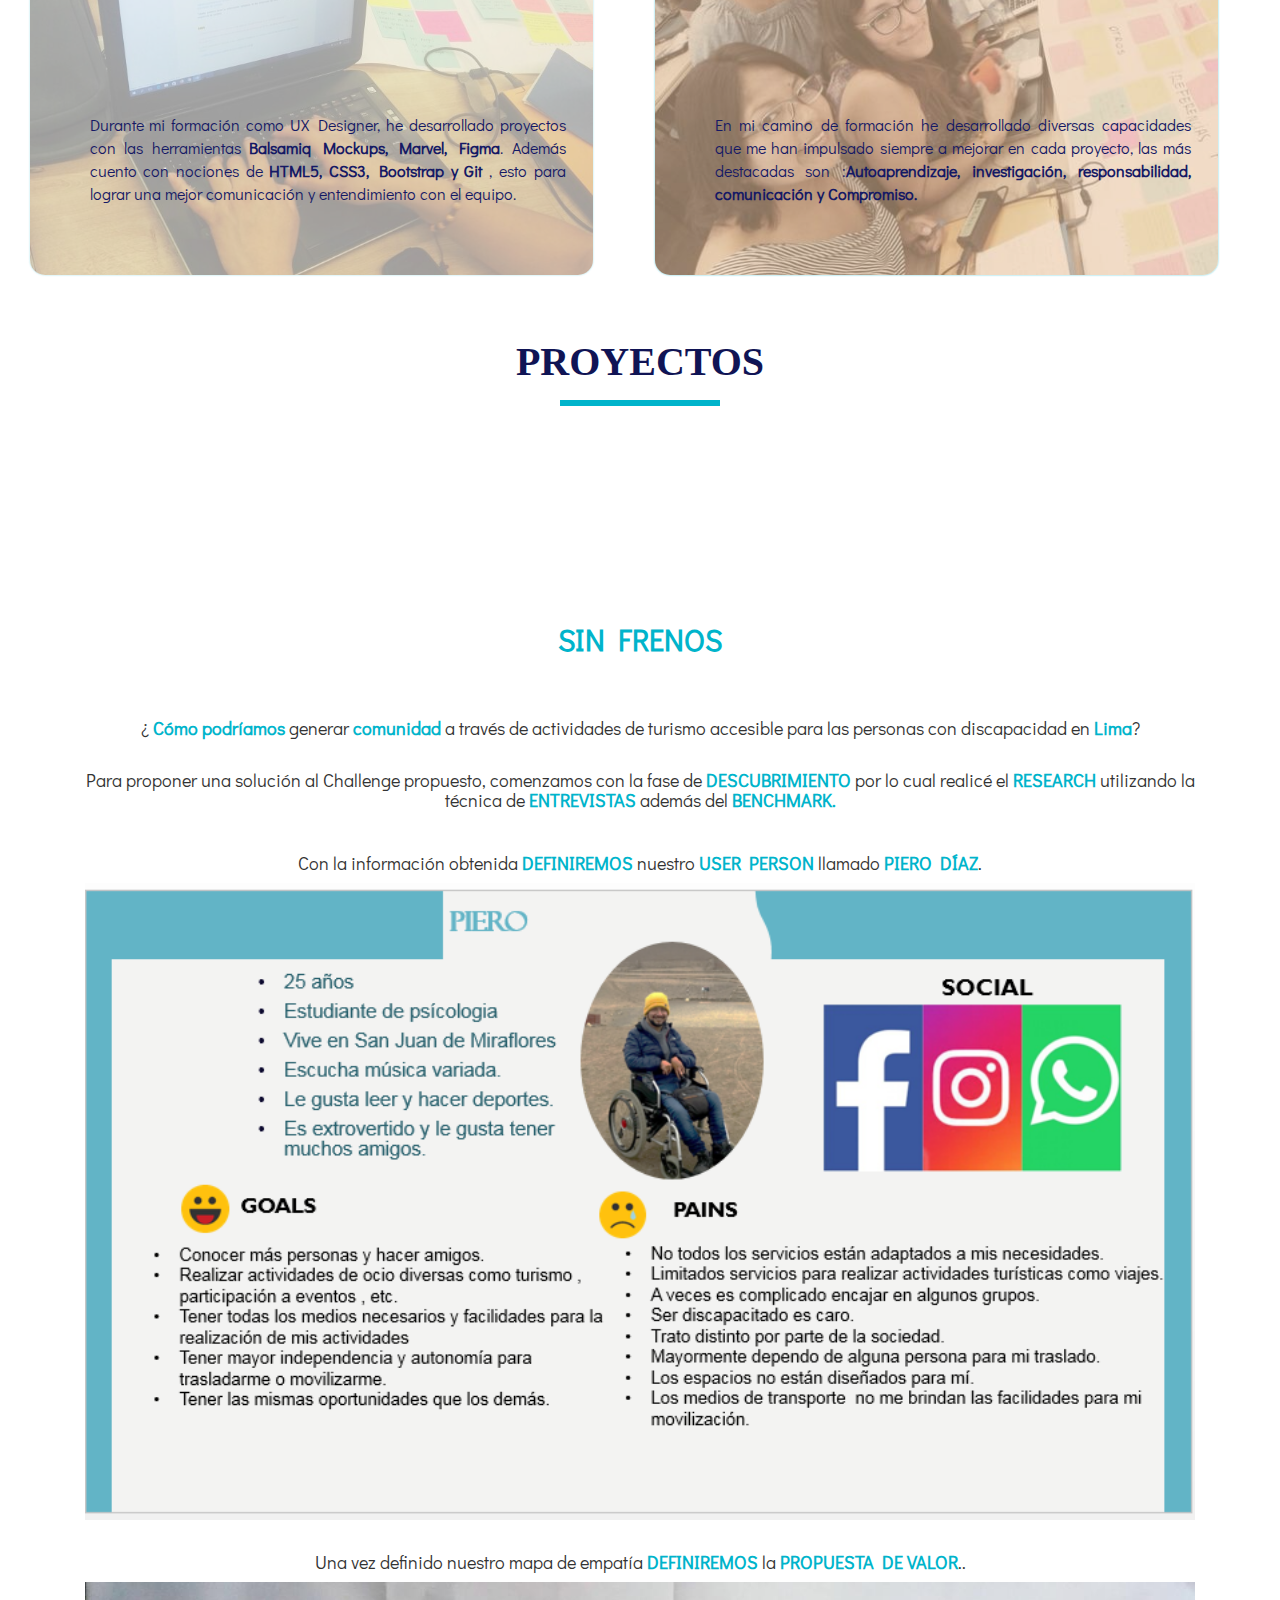
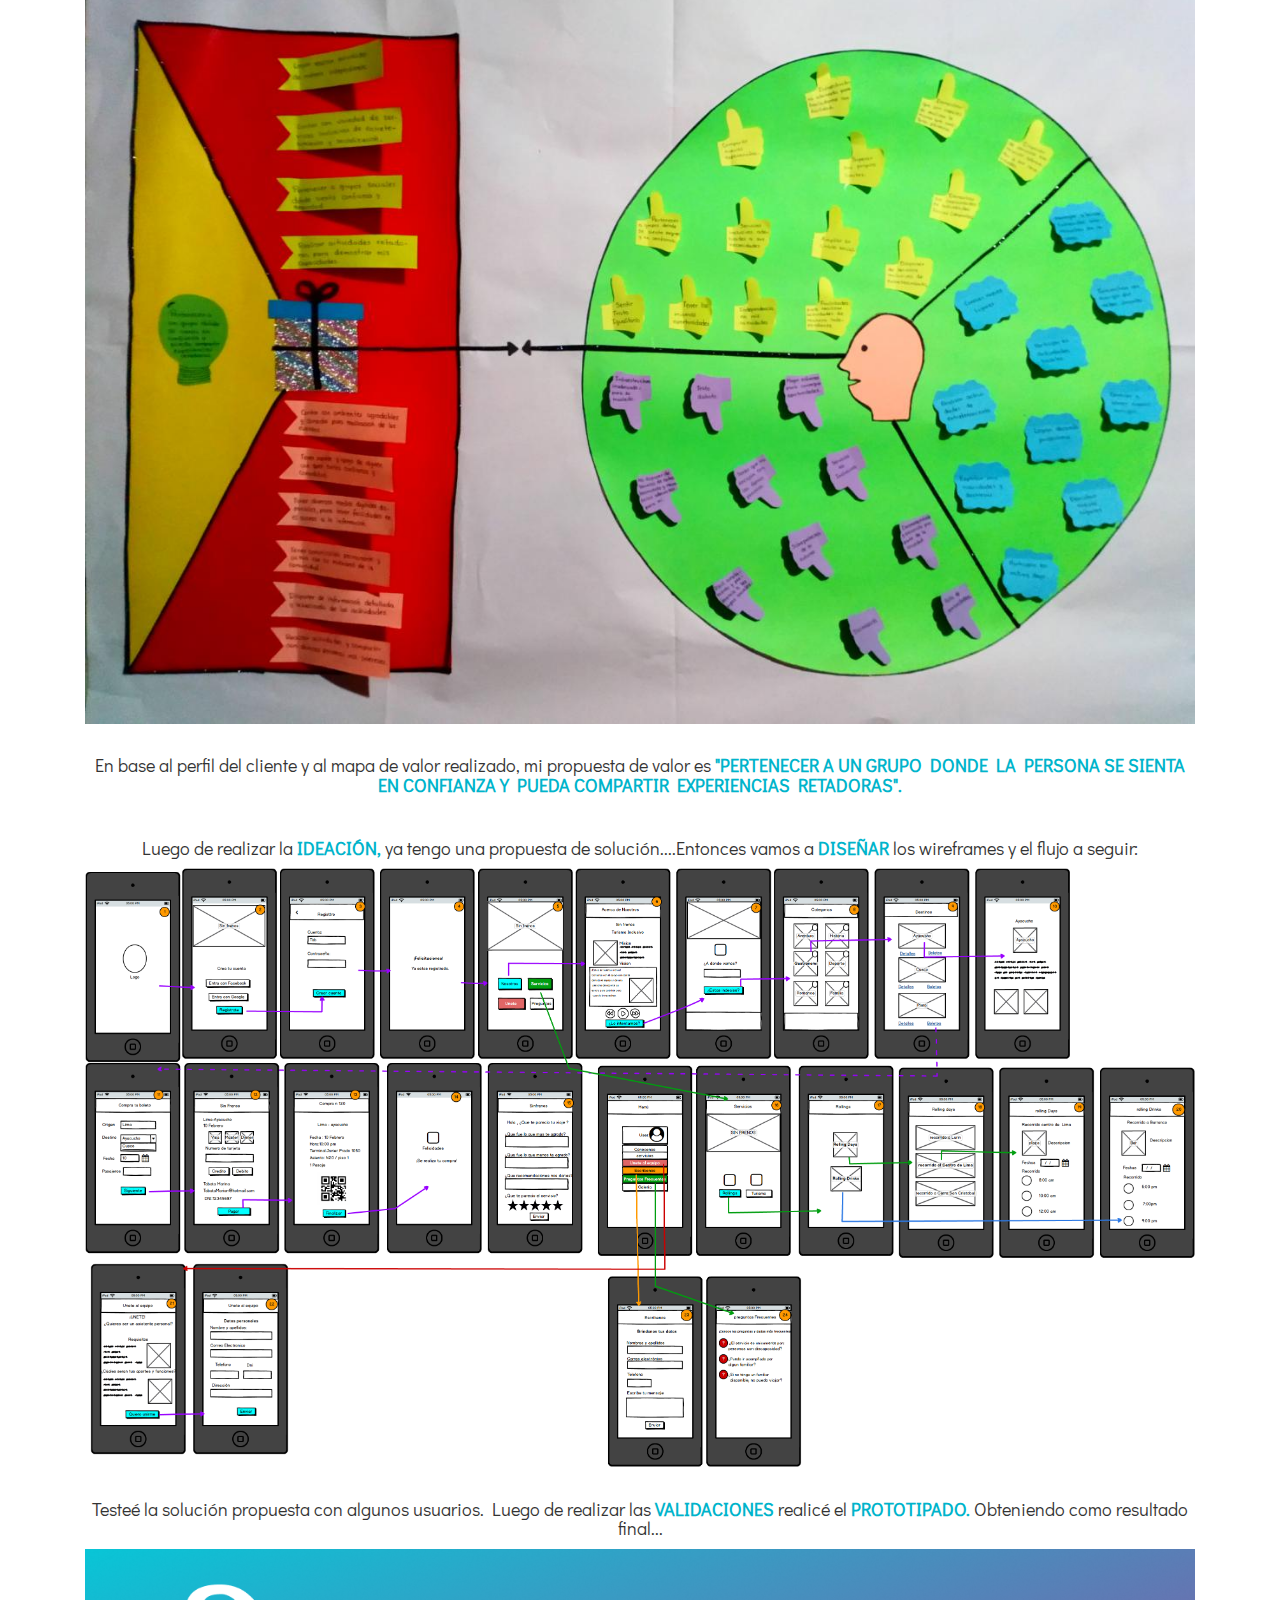
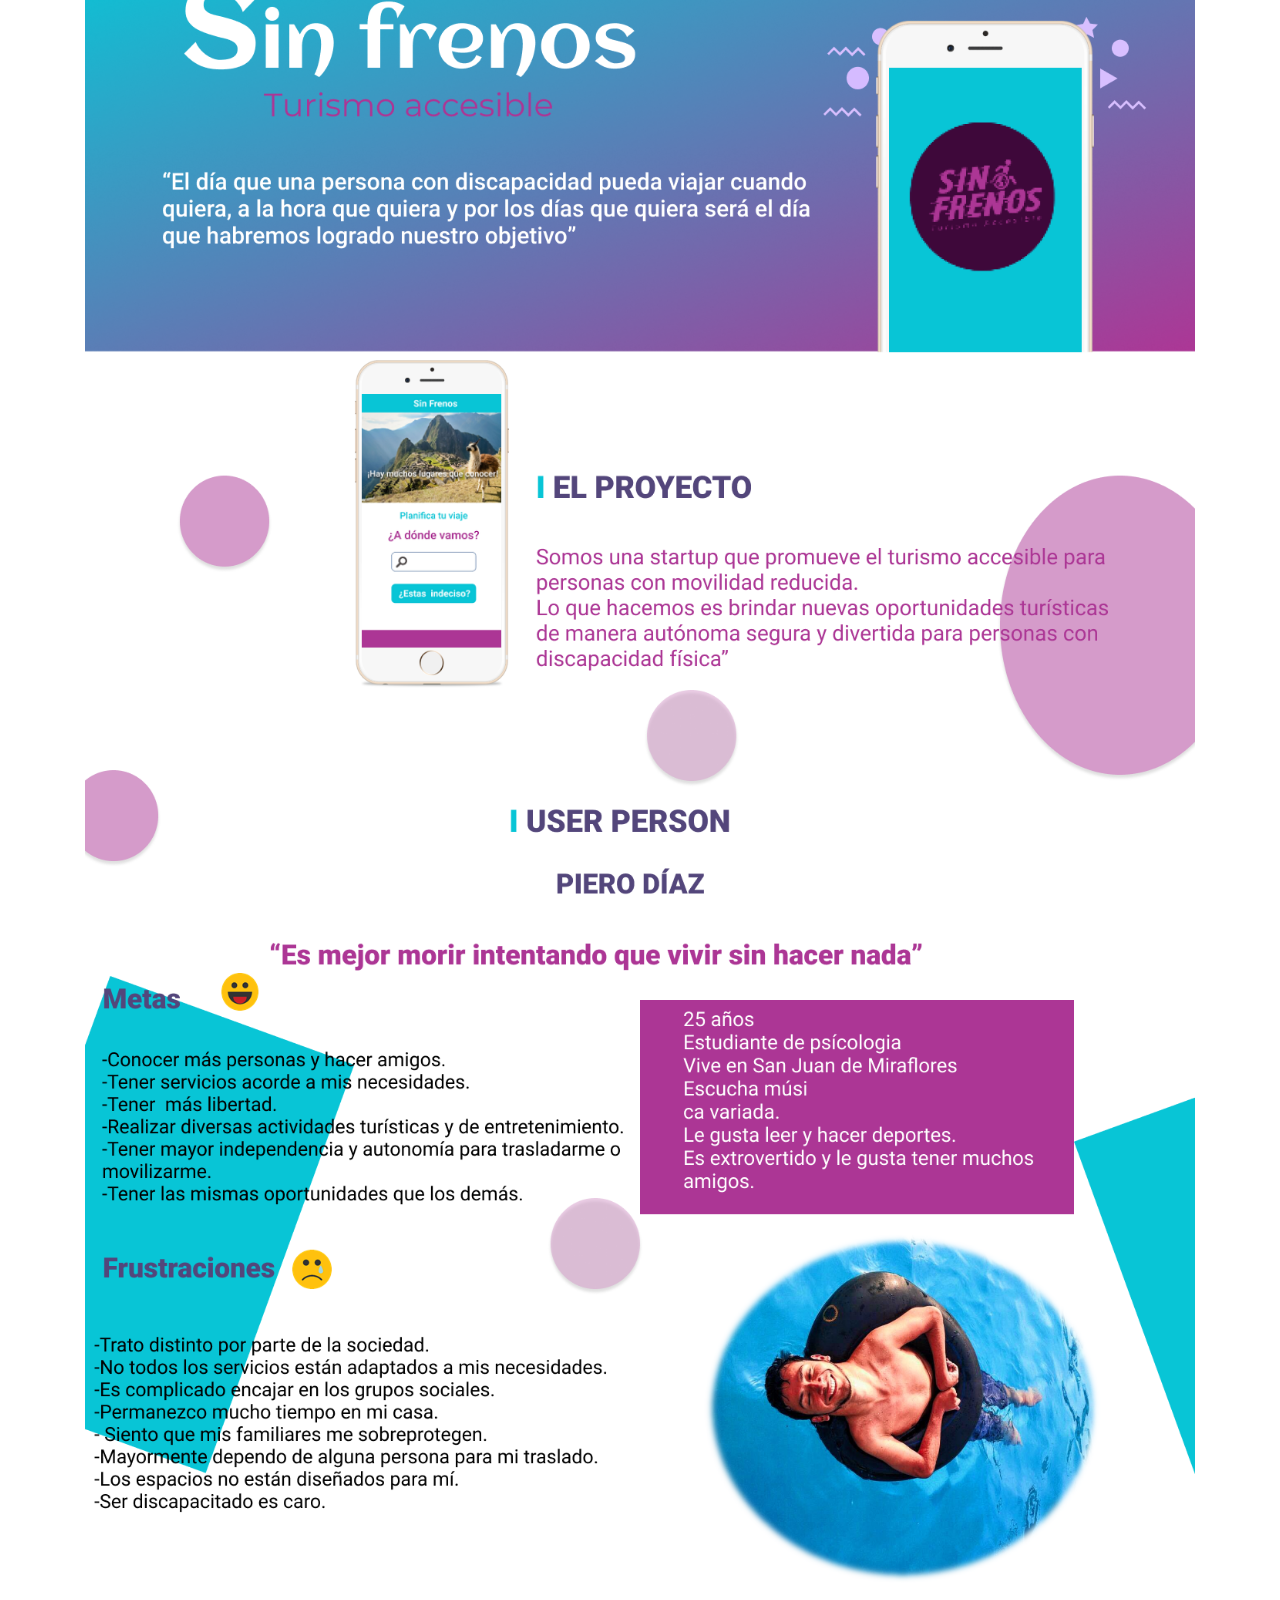
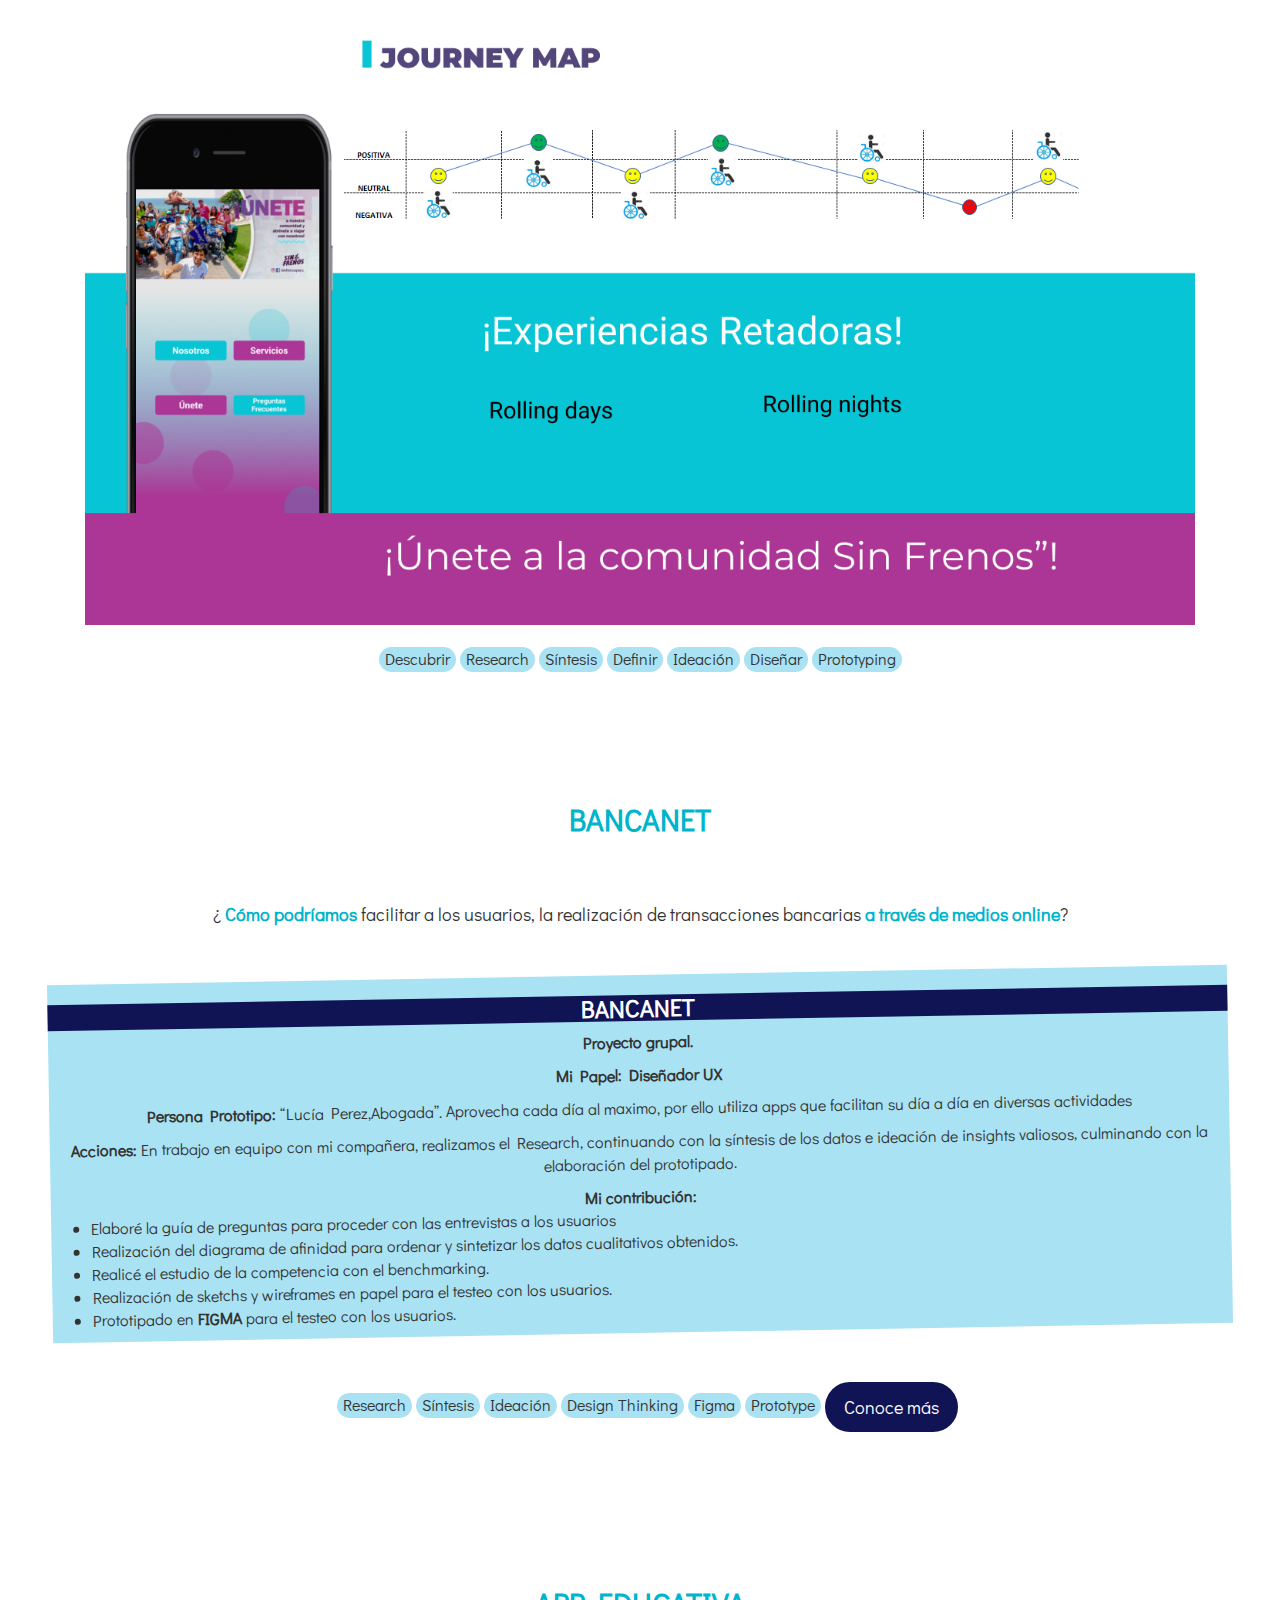
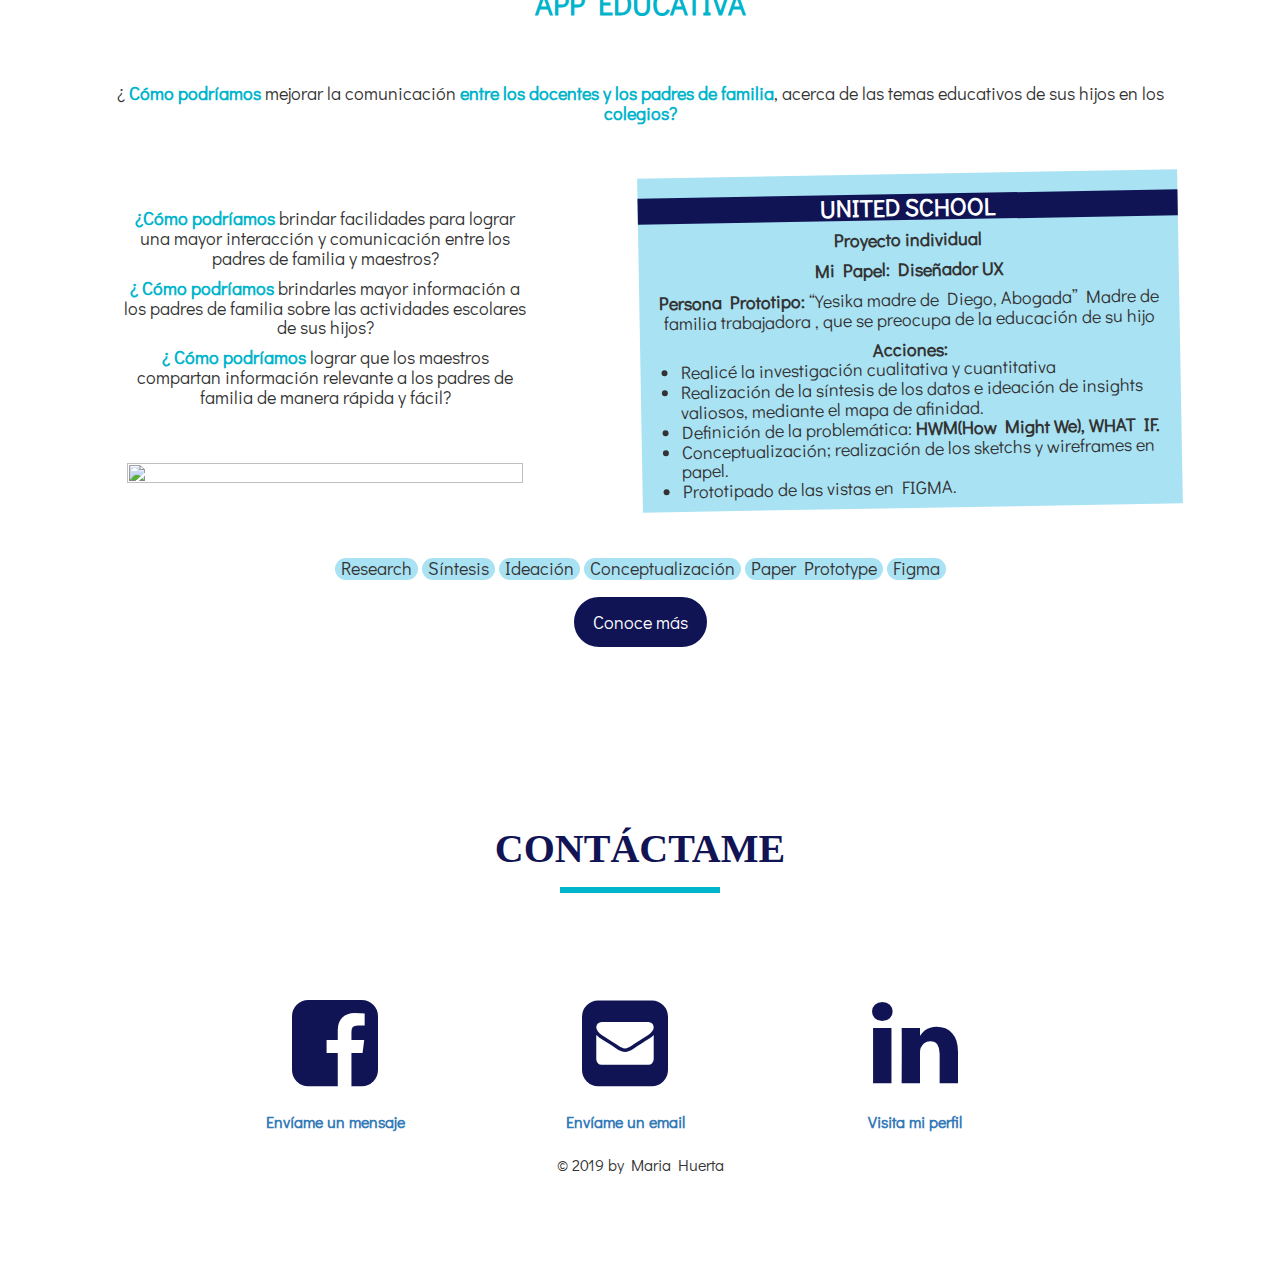
==== commit 6bf7e16f: "corrigiendo ortografía" ====
--- a/index.html
+++ b/index.html
@@ -354,17 +354,17 @@
 
 						 </section>
 
-						 <H4>Comenzamos con la fase de <strong class="como">DESCUBRIMIENTO </strong> por lo cual realicé <strong class="como">RESEARCH </strong> utilizando la técnica de <strong class="como">ENTREVISTAS</strong> además del <strong class="como">BENCHMARK.</strong> </h4> <br>
+						 <H4>Para proponer una solución al Challenge propuesto, comenzamos con la fase de <strong class="como">DESCUBRIMIENTO </strong> por lo cual realicé el <strong class="como">RESEARCH </strong> utilizando la técnica de <strong class="como">ENTREVISTAS</strong> además del <strong class="como">BENCHMARK.</strong> </h4> <br>
 						 <H4>Con la información obtenida <strong class="como">DEFINIREMOS</strong> nuestro <strong class="como">USER PERSON</strong> llamado
 						<strong class="como">PIERO DÍAZ</strong>.</h4>
 						<img src="img/user_person_SF.png" class="img_landing" alt="">
 						 <H4>Una vez definido nuestro mapa de empatía <strong class="como">DEFINIREMOS</strong> la <strong class="como">PROPUESTA DE VALOR</strong>..</h4>
 						 <img src="img/propuesta-valor.jpg" class="img_landing" alt="">
-						 <H4>La Propuesta de valor obtenida fue la de  <strong class="como"> PERTENECER A UN GRUPO DONDE SE SIENTA EN CONFIANZA Y PUEDA COMPARTIR EXPERIENCIAS RETADORAS. </strong></h4> <br>
-
-						<H4>Ya tengo una propuesta de solución....Entonces vamos a <strong class="como"> DISEÑAR </strong> los wireframes y el flujo a seguir:</h4>
+						 <H4>En base al perfil del cliente y al mapa de valor realizado, mi propuesta de valor es <strong class="como"> "PERTENECER A UN GRUPO DONDE LA PERSONA SE SIENTA EN CONFIANZA Y PUEDA COMPARTIR EXPERIENCIAS RETADORAS". </strong></h4> <br>
+
+						<H4>Luego de realizar la <strong class="como">IDEACIÓN, </strong> ya tengo una propuesta de solución....Entonces vamos a <strong class="como"> DISEÑAR </strong> los wireframes y el flujo a seguir:</h4>
 						<img src="img/wireframes.png" class="img_landing" alt="">
-						<H4>Testeé la solución propuesta con algunos usurios. Luego de realizar las <strong class="como"> VALIDACIONES </strong>realicé el <strong class="como"> PROTOTIPADO. </strong>Obteniendo como resultado final...</h4>
+						<H4>Testeé la solución propuesta con algunos usuarios. Luego de realizar las <strong class="como"> VALIDACIONES </strong>realicé el <strong class="como"> PROTOTIPADO. </strong>Obteniendo como resultado final...</h4>
 						 <img src="img/lp_sinfrenos.png" class="img_landing" alt="">
 
 						<button type="button" name="button" class="btn-recursos  ">Descubrir</button>
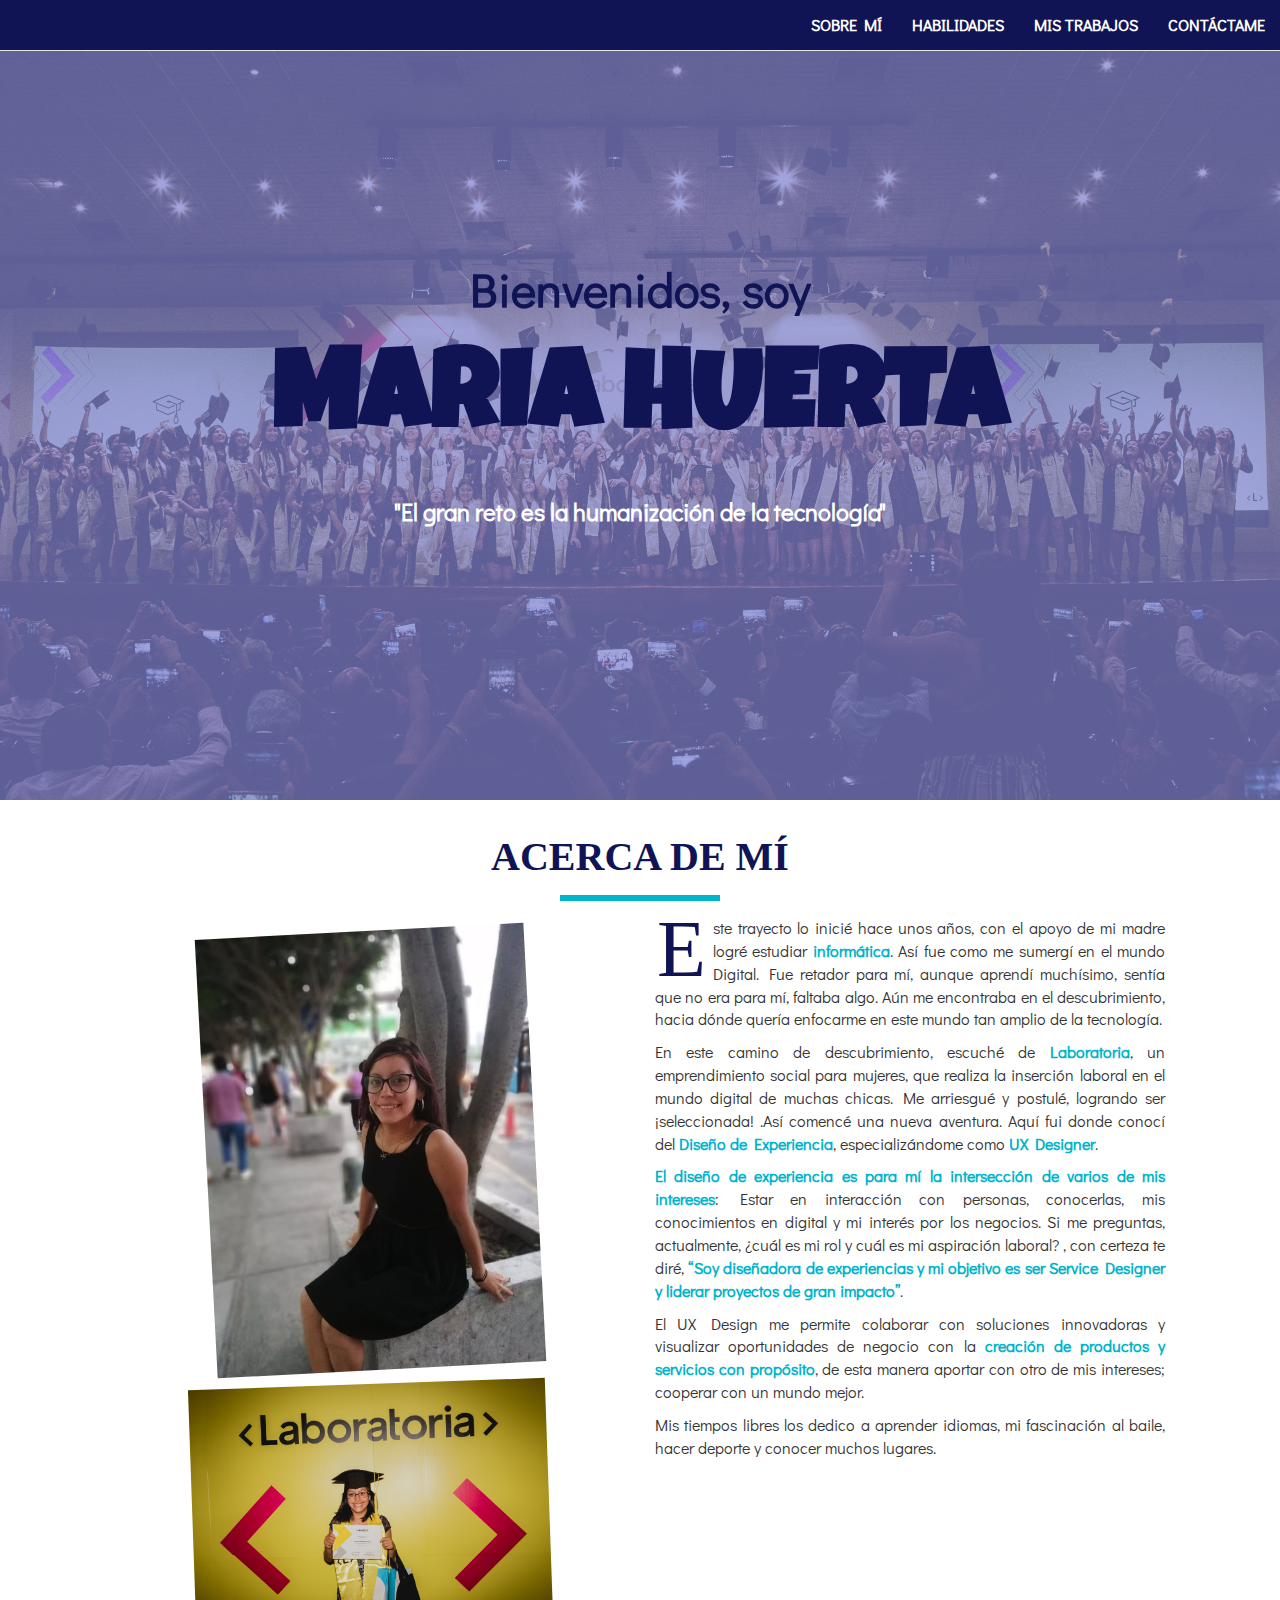
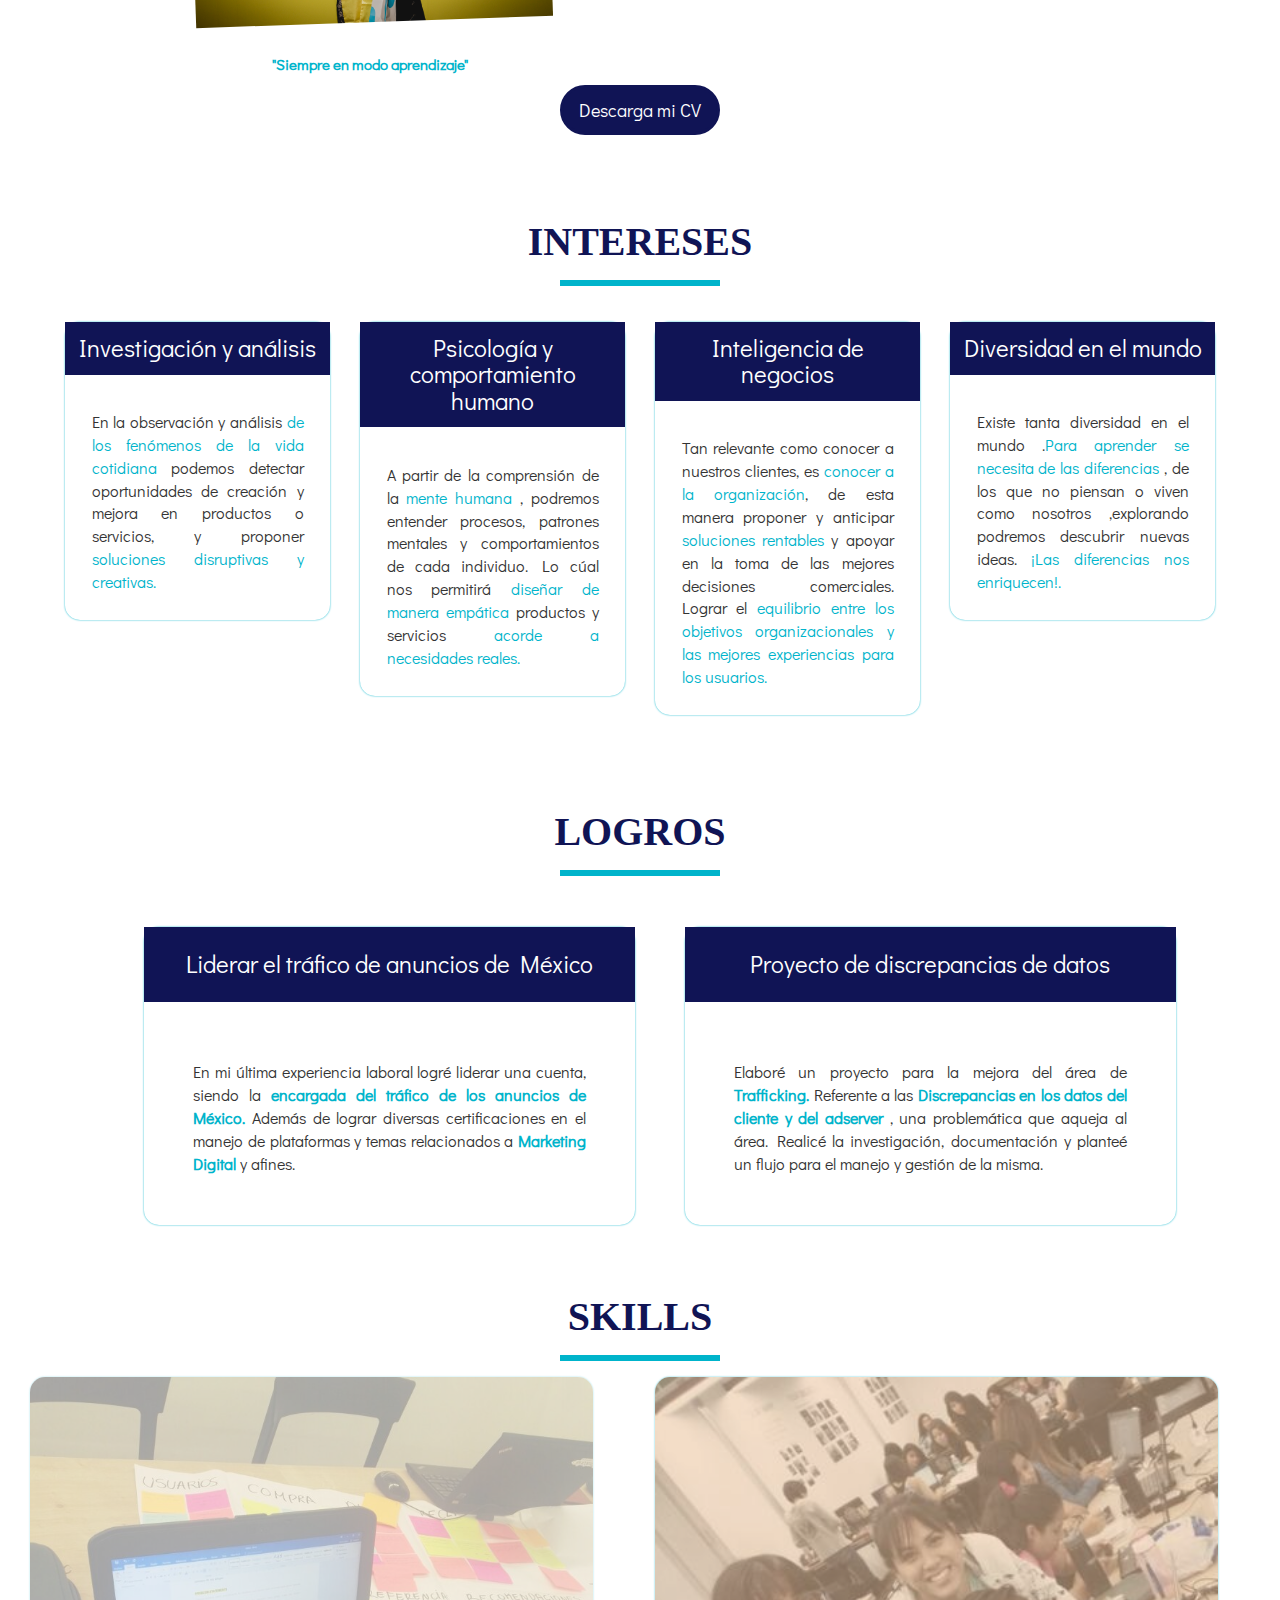
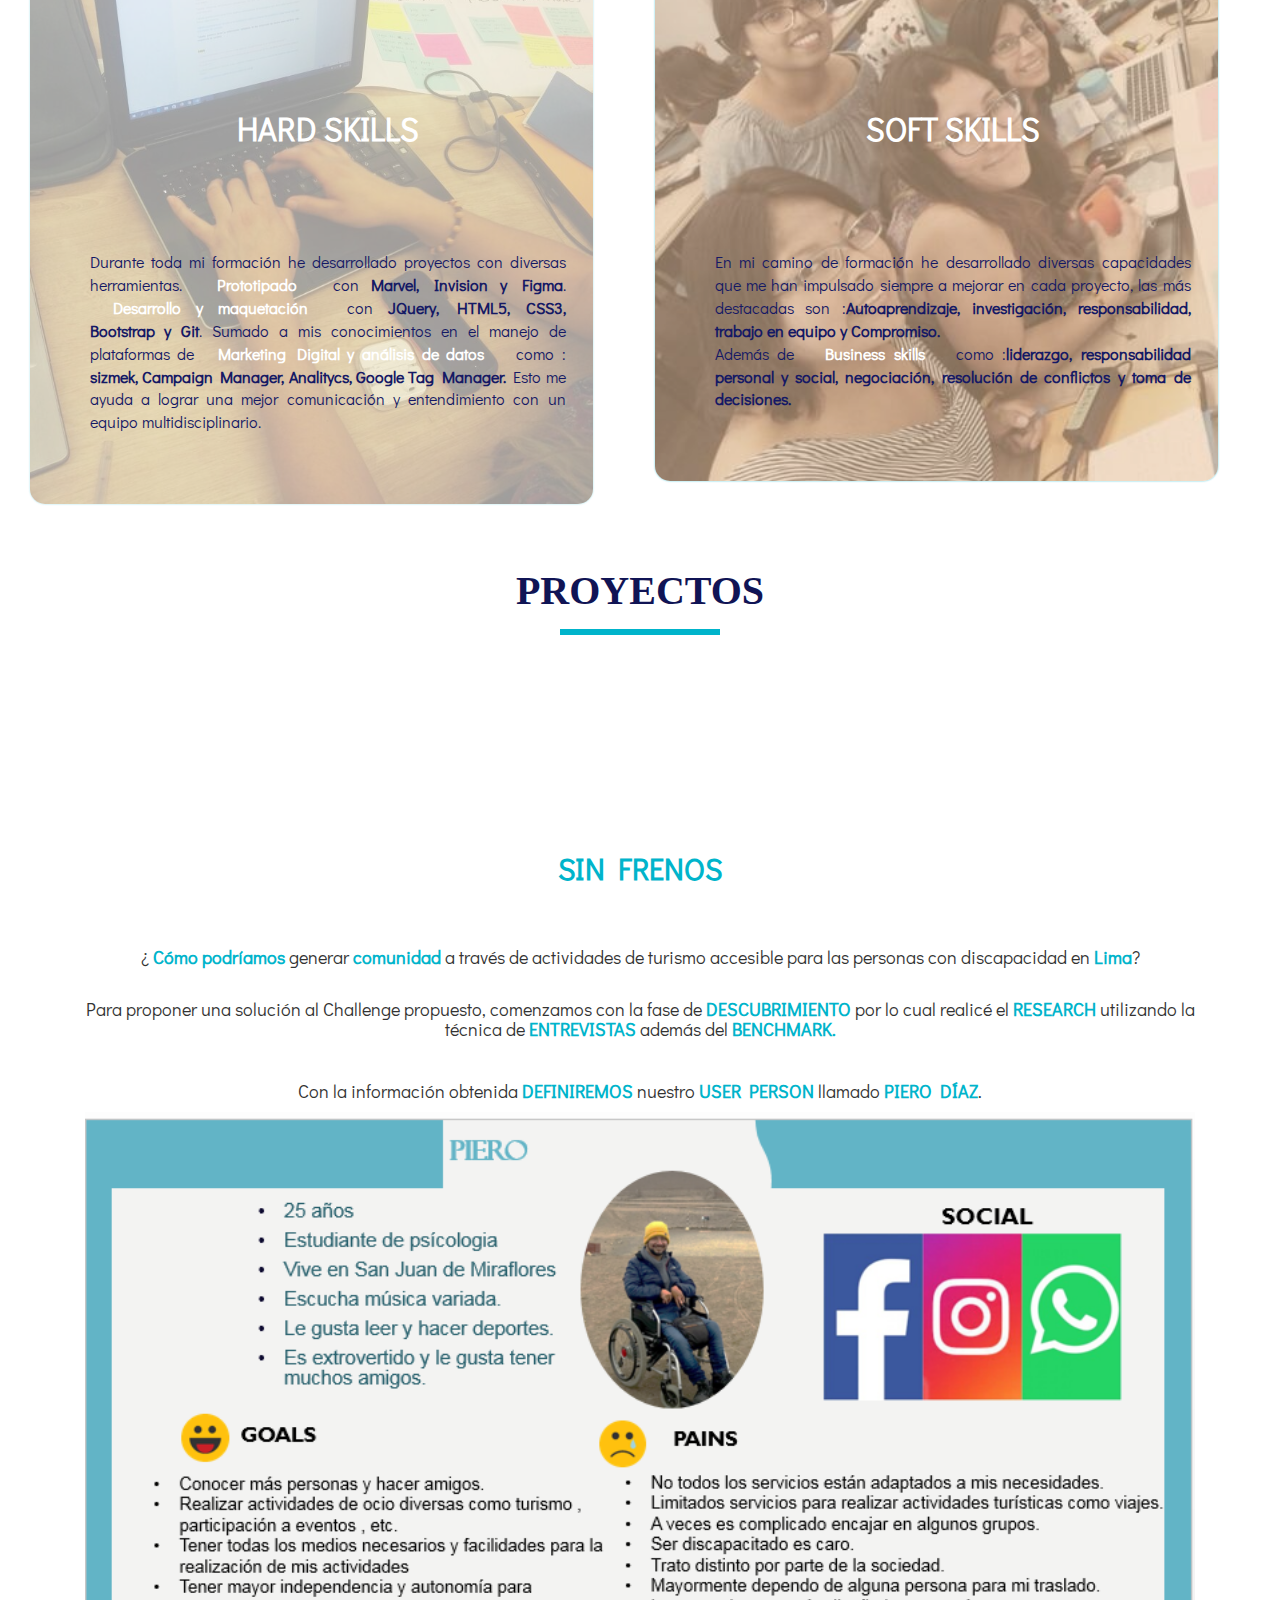
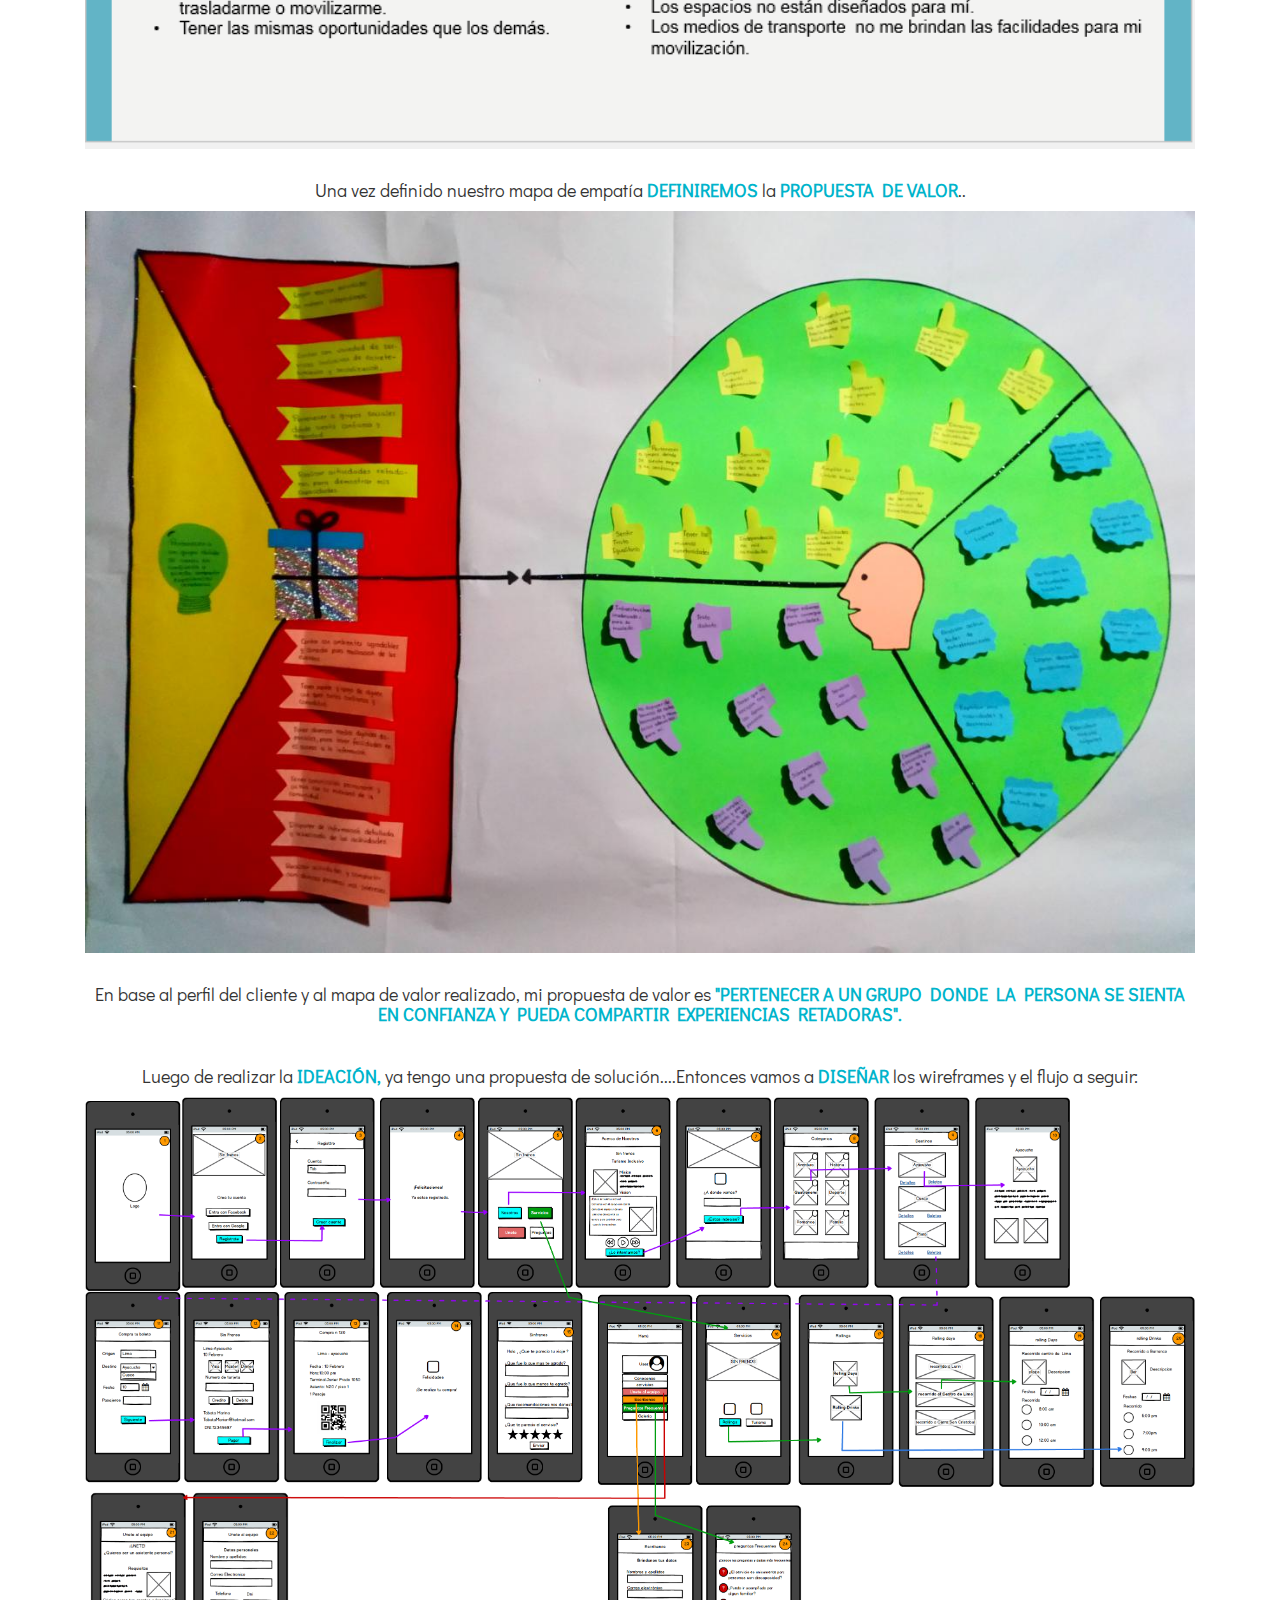
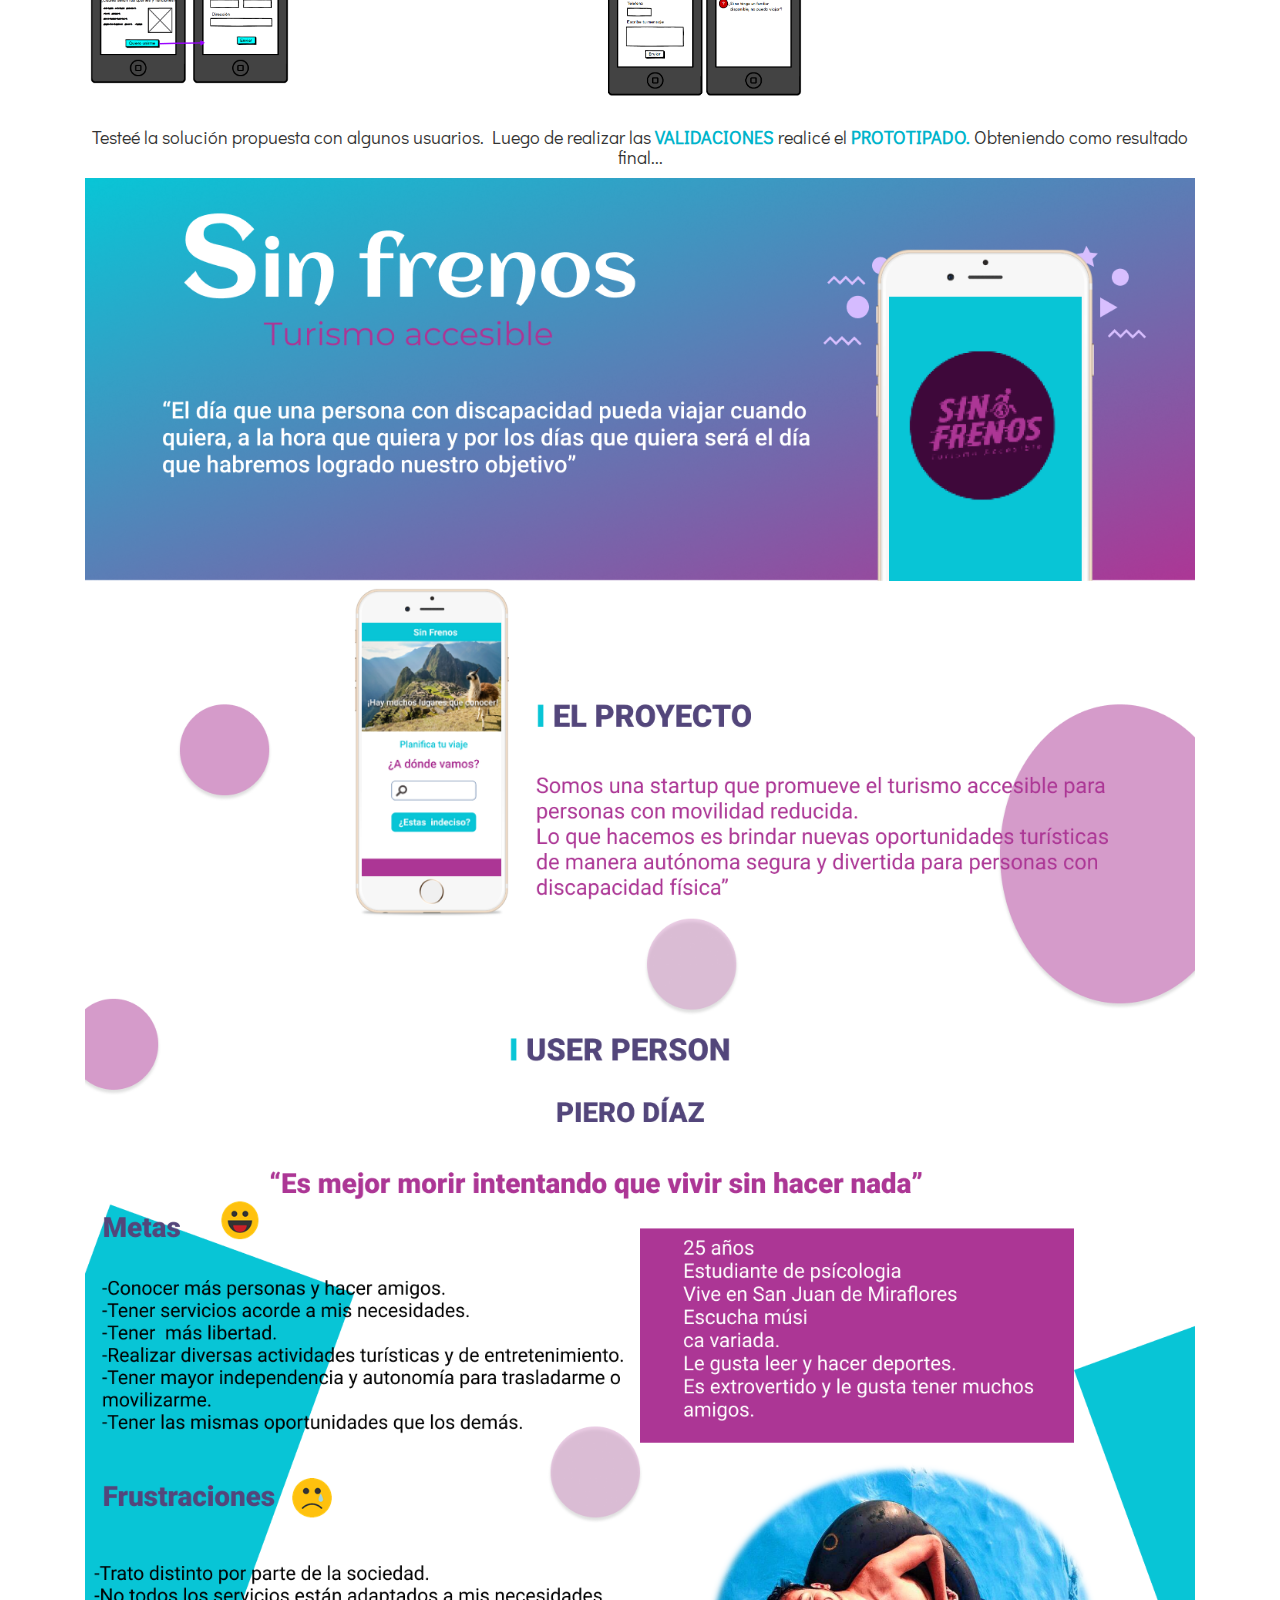
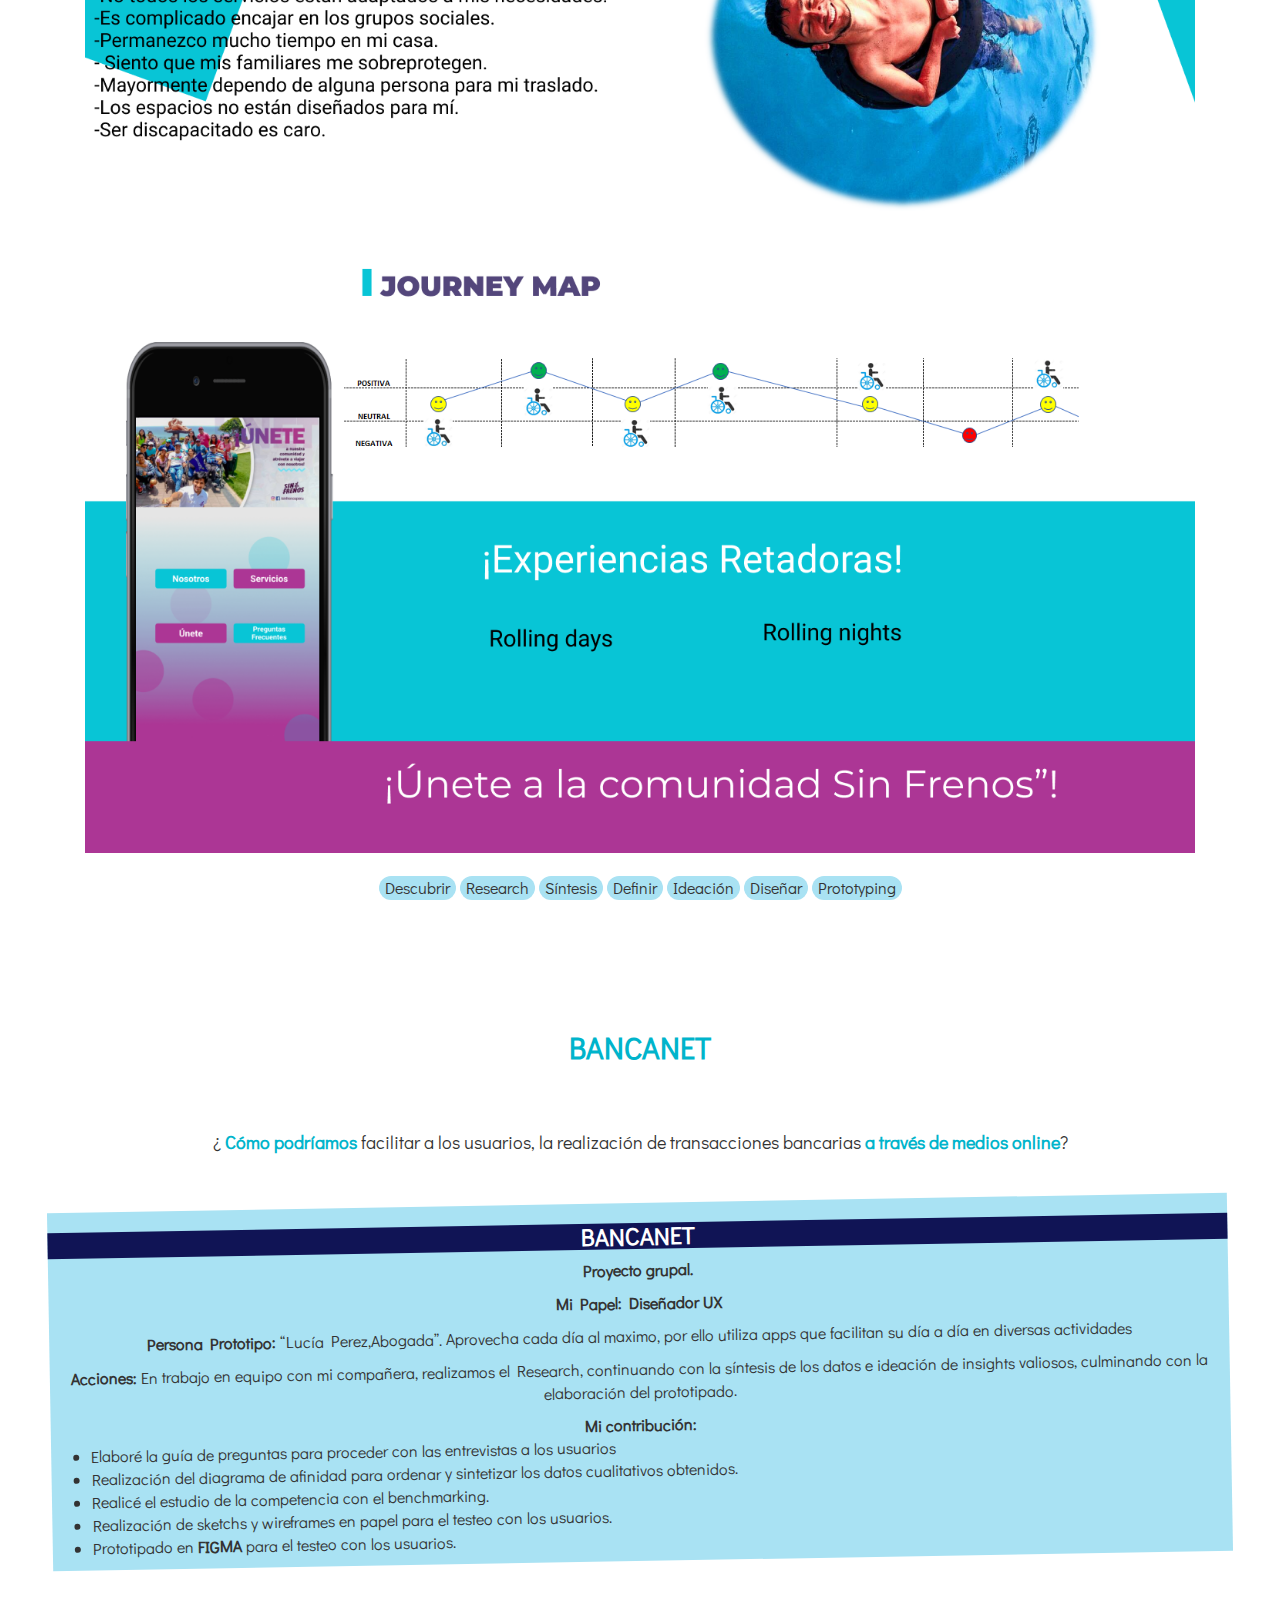
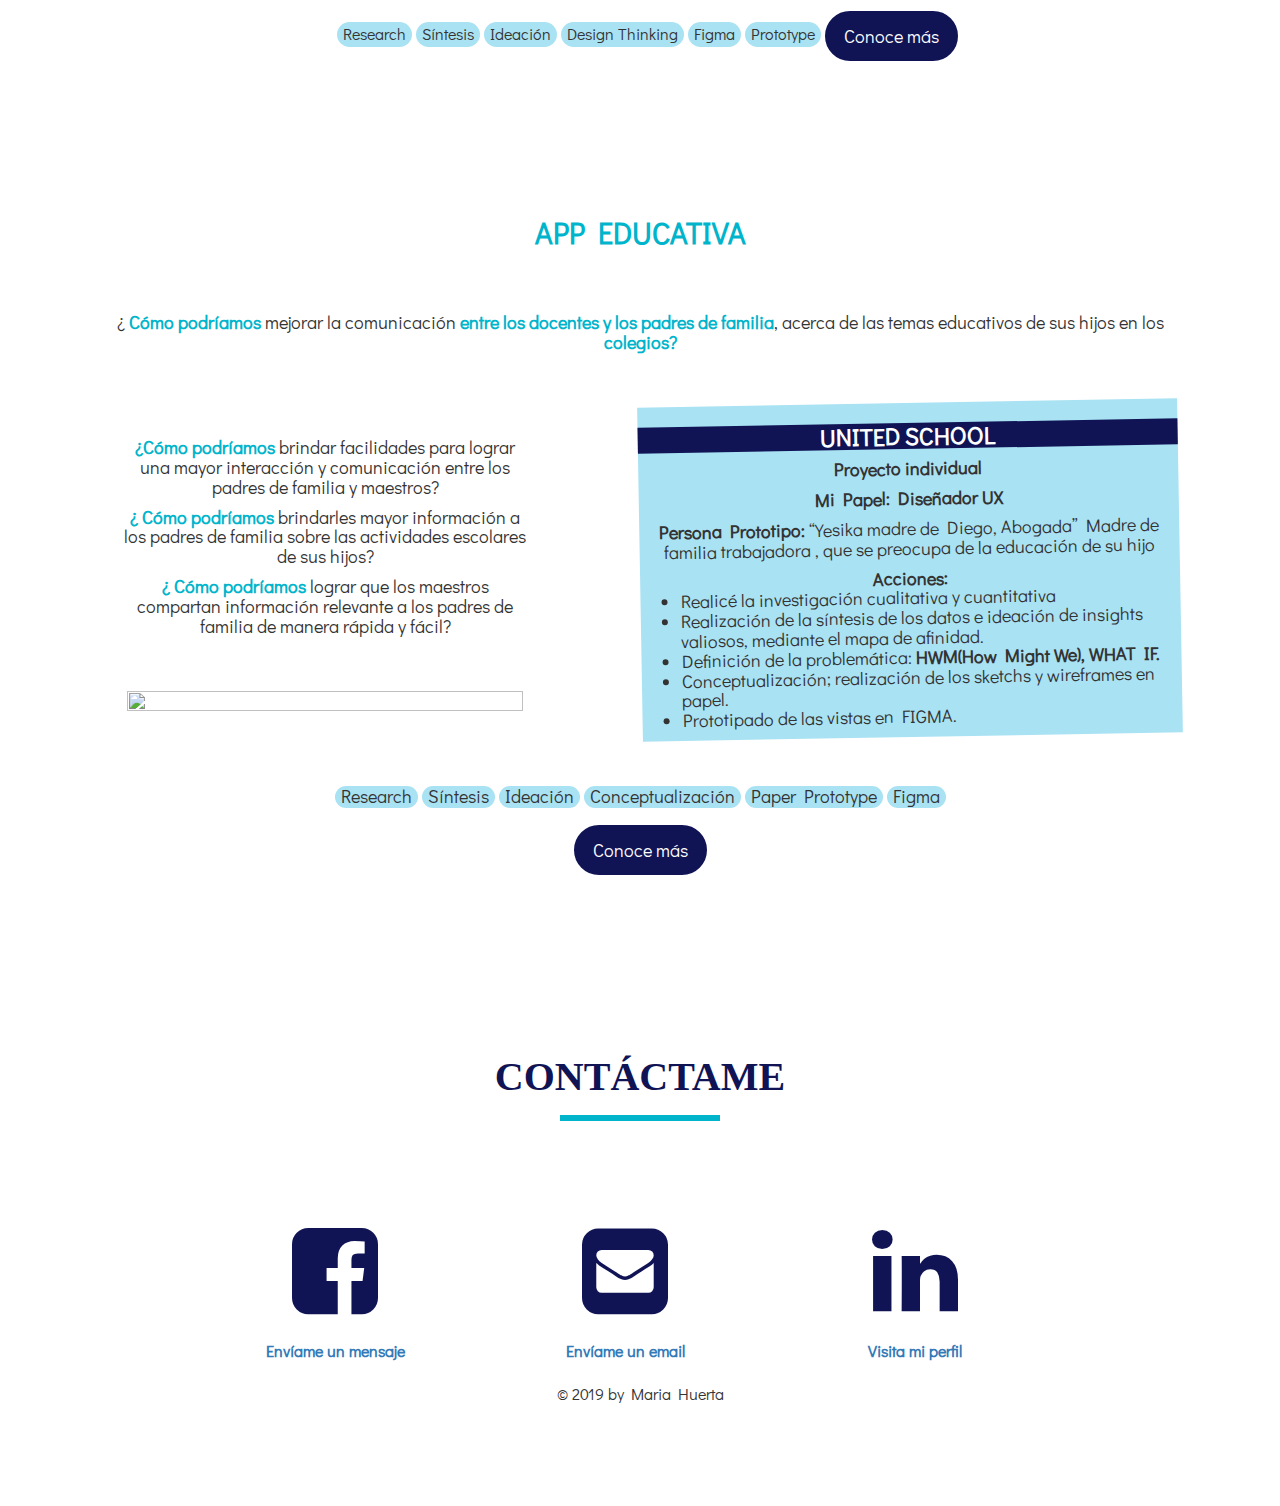
==== commit 202e02ce: "añadiendo mejoras en descripcion y skills" ====
--- a/index.html
+++ b/index.html
@@ -43,8 +43,8 @@
 
 		<section>
 			<div class="contentpresentacion">
-				<h3 class="name texto-name  "><strong>Bienvenidos, soy </strong></h3><span class="name"><strong>María Huerta</strong></span>
-					<h2 class="tittle2"><strong> UX Designer</strong></h2>
+				<h3 class="name texto-name  "><strong>Bienvenidos, soy </strong></h3><span class="name"><strong></strong></span>
+					<h2 class="tittle2"><strong> MARIA HUERTA</strong></h2>
 						<p class="phrase col-md-8"> "El gran reto es la humanización de la tecnología"</p>
 			</div>
 		</section>
@@ -66,16 +66,17 @@
 						<div class="text-center col-xs-12 col-md-6 " >
 							<img src="img/yoo.jpg" alt="photo" class="photo1">
 							<img src="img/labo.jpg" alt="photo" class="photo2 hidden-xs">
-							<h2> <strong class="como-biografy">"Lo único constante en la vida es el cambio"</strong></h3>
+							<h2> <strong class="como-biografy">"Siempre en modo aprendizaje"</strong></h3>
 						</div>
 
 						<div class="text-center col-xs-12 col-md-6 text-justify hidden-xs" >
 							<p> <span class="capitalLetter">E</span>ste trayecto lo inicié hace unos años, con el apoyo de mi madre logré estudiar <strong class="comogeneral">informática</strong>. Así fue como me sumergí en el mundo Digital. Fue retador para mí, aunque aprendí muchísimo, sentía que no era para mí, faltaba algo. Aún me encontraba en el descubrimiento, hacia dónde quería enfocarme en este mundo tan amplio de la tecnología.
 								 <p>En este camino de descubrimiento, escuché de <strong class="comogeneral">Laboratoria</strong>, un emprendimiento social para mujeres, que realiza la inserción laboral en el mundo digital de muchas chicas. Me arriesgué y postulé, logrando ser ¡seleccionada! .Así comencé una nueva aventura. Aquí fui donde conocí del <strong class="comogeneral"> Diseño de Experiencia</strong>, especializándome como <strong class="comogeneral">UX Designer</strong>.</p>
 
-							 	 <p><strong class="comogeneral">El diseño de experiencia es para mí la intersección de varios de mis intereses</strong>: Estar en interacción con personas, conocerlas, mis conocimientos en digital  y mi interés por los negocios. Si me preguntas, actualmente, ¿cuál es mi rol y cuál es mi aspiración laboral? , con certeza te diré, <strong class="comogeneral">“Soy Ux Designer y mi objetivo es ser diseñadora de productos y servicios y liderar proyectos de gran impacto”</strong>.</p>
-								 <p class="">El UX Design me permite colaborar con soluciones a los problemas y lograr la <strong class="comogeneral"> creación de productos y servicios con propósito</strong>, de esta manera aportar con otro de mis intereses; cooperar con un mundo mejor.</p>
-	  						 <p class="">Mis tiempos libres los dedico a aprender idiomas, mi fascinación al baile, hacer deporte y conocer lugares diversos.</p>
+							 	 <p><strong class="comogeneral">El diseño de experiencia es para mí la intersección de varios de mis intereses</strong>: Estar en interacción con personas, conocerlas, mis conocimientos en digital  y mi interés por los negocios. Si me preguntas, actualmente, ¿cuál es mi rol y cuál es mi aspiración laboral? , con certeza te diré, <strong class="comogeneral">“Soy diseñadora de experiencias
+									 y mi objetivo es ser Service Designer y liderar proyectos de gran impacto”</strong>.</p>
+								 <p class="">El UX Design me permite colaborar con soluciones innovadoras y visualizar oportunidades de negocio con la <strong class="comogeneral">  creación de productos y servicios con propósito</strong>, de esta manera aportar con otro de mis intereses; cooperar con un mundo mejor.</p>
+	  						 <p class="">Mis tiempos libres los dedico a aprender idiomas, mi fascinación al baile, hacer deporte y conocer muchos lugares.</p>
 
 
 								<div class="col-xs-12">
@@ -204,33 +205,38 @@
 				<h2 class="tittle_Sub blue">INTERESES</h2>
 				<div class="line-white"></div>
 				<div class="row">
-					 <div class="col-md-1"></div>
-					 <div class="col-md-3 all">
+					 <div class="col-md-3 ">
 							<section class="overlay no-p" class="container-item">
 							</section>
 							<section class="intereses ">
-								<h3 class="color">Investigación</h3>
-								<p class="text-intereses text-justify">	En la observación y análisis <span class="comogeneral">de los fenómenos de la vida cotidiana </span>podemos detectar problemas diversos y aportar con <span class="comogeneral">soluciones creativas e innovadoras.</span></p>
+								<h3 class="color">Investigación y análisis</h3>
+								<p class="text-intereses text-justify">	En la observación y análisis <span class="comogeneral">de los fenómenos de la vida cotidiana </span>podemos detectar oportunidades de creación y mejora en productos o servicios, y proponer <span class="comogeneral">soluciones disruptivas y creativas.</span></p>
 							</section>
 					 </div>
-
-
-						<div class="col-md-3 all">
+						<div class="col-md-3 ">
 							<section class="overlay no-p">
 							</section>
 							<section class="intereses ">
 								<h3 class="color">Psicología y comportamiento humano </h3>
-								<p class="text-intereses text-justify ">A partir del entendimiento de los <span class="comogeneral"> procesos mentales </span>, podemos entender comportamientos. Lo cúal nos permitirá  la mejora de las<span class="comogeneral">  relaciones sociales, logro de bienestar y desarrollo de nuestra <u> "mejor versión"</u>. </span> </p>
+								<p class="text-intereses text-justify ">A partir de la comprensión de la <span class="comogeneral">mente humana </span>, podremos entender procesos, patrones mentales y comportamientos de cada individuo. Lo cúal nos permitirá  <span class="comogeneral">diseñar de manera empática </span> productos y servicios <span class="comogeneral">acorde a necesidades reales.</span> </p>
 							</div>
 
-							<div class="col-md-3 all">
+							<div class="col-md-3 ">
+								<section class="overlay no-p">
+								</section>
+								<section class="intereses ">
+									<h3 class="color">Inteligencia de negocios </h3>
+									<p class="text-intereses text-justify ">Tan relevante como conocer a nuestros clientes, es <span class="comogeneral">conocer a la organización</span>, de esta manera proponer y anticipar <span class="comogeneral">soluciones rentables</span> y apoyar en la toma de las mejores decisiones comerciales. Lograr el  <span class="comogeneral">equilibrio entre los objetivos organizacionales y las mejores experiencias para los usuarios.</span>  </p>
+								</div>
+
+							<div class="col-md-3 ">
 								<section class="overlay no-p">
 								<section class="newcategory" >
 								</section>
 								</section>
 								<section class="intereses ">
-									<h3 class="color">Diversidad Mundial</h3>
-									<p class="text-intereses text-justify "> Existe tanta diversidad en el mundo .¿Entonces por qué quedarse solo con una? .<span class="comogeneral">Para aprender se necesita de las diferencias </span>, de los que no piensan o viven como nosotros ,entonces podremos descubrir nuevas ideas.
+									<h3 class="color">Diversidad en el mundo</h3>
+									<p class="text-intereses text-justify "> Existe tanta diversidad en el mundo .<span class="comogeneral">Para aprender se necesita de las diferencias </span>, de los que no piensan o viven como nosotros ,explorando podremos descubrir nuevas ideas.
  									<span class="comogeneral">¡Las diferencias nos enriquecen!.</span></p>
 								</section>
 				</section>
@@ -245,7 +251,7 @@
 									<section class="overlay no-p" class="container-item">
 									</section>
 									<section class="intereses ">
-										<h3 class="color">Liderar el tráfico de México</h3>
+										<h3 class="color">Liderar el tráfico de anuncios de México</h3>
 										<p class="text-intereses text-justify"> En mi última experiencia laboral logré liderar una cuenta, siendo la <strong class="como"> encargada del tráfico de los anuncios de México.</strong> Además de  lograr diversas certificaciones en el manejo de plataformas y temas relacionados a <strong class="como">Marketing Digital</strong> y afines.</p>
 									</section>
 							 </div>
@@ -255,7 +261,7 @@
 									<section class="overlay no-p">
 									</section>
 									<section class="intereses">
-										<h3 class="color">Elaboración de proyecto</h3>
+										<h3 class="color">Proyecto de discrepancias de datos</h3>
 										<p class="text-intereses text-justify "> Elaboré un proyecto para la mejora del área de <strong class="como">Trafficking. </strong>Referente a las <strong class="como">Discrepancias en los datos del cliente y del adserver </strong >, una problemática que aqueja al área. Realicé la investigación, documentación y planteé un flujo para el manejo y gestión de la misma.</p>
 									</section>
 									</div>
@@ -274,12 +280,13 @@
 							<section class="overlay no-p" class="container-item">
 							</section>
 							<section class="skillss text-justify">
-
 								<div class="img-contenedor">
-
 	              </div>
-								<p class="text-skills"> Durante mi formación como UX Designer, he desarrollado  proyectos con las herramientas <strong class="strong_letter">Balsamiq Mockups, Marvel, Figma</strong>.
-					      Además cuento con nociones de <strong class="strong_letter">HTML5, CSS3, Bootstrap y Git</strong> , esto para lograr una mejor comunicación y entendimiento con el equipo.</strong>
+								<p class="titulo_skills-both"> HARD SKILLS</p>
+								<p class="text-skills"> Durante toda mi formación he desarrollado  proyectos con diversas herramientas. <strong class="resaltar_skills-both"> Prototipado </strong>con <strong class="strong_letter">Marvel, Invision y Figma</strong>.
+					      <strong class="resaltar_skills-both"> Desarrollo y maquetación </strong> con <strong class="resaltar_skills-bothr">JQuery, HTML5, CSS3, Bootstrap y Git</strong>.</strong>
+								Sumado a mis conocimientos en el manejo de plataformas de<strong class="resaltar_skills-both">Marketing Digital y análisis de datos </strong> como :<strong class="strong_letter"> sizmek, Campaign Manager, Analitycs, Google Tag Manager.</strong>
+								Esto me ayuda a lograr una mejor comunicación y entendimiento con un equipo multidisciplinario.
 							</strong></p>
 							</section>
 					 </div>
@@ -292,9 +299,11 @@
 							</section>
 							<section class="skills text-justify ">
 								<div class="img-contenedor">
-
 								</div>
-								<p class="text-skills"> En mi camino de formación he desarrollado diversas capacidades que me han impulsado siempre a mejorar en cada proyecto, las más destacadas son :<strong class="strong_letter">Autoaprendizaje, investigación, responsabilidad, comunicación y Compromiso.</strong> </strong></p>
+								<p class="titulo_skills-both"> SOFT SKILLS</p>
+								<p class="text-skills"> En mi camino de formación he desarrollado diversas capacidades que me han impulsado siempre a mejorar en cada proyecto, las más destacadas son :<strong class="strong_letter">Autoaprendizaje, investigación, responsabilidad, trabajo en equipo y Compromiso.</strong> <br>
+								 Además de <strong class="resaltar_skills-both">Business skills</strong> como :<strong class="strong_letter">liderazgo, responsabilidad personal y social, negociación, resolución de conflictos y toma de decisiones.</strong></p>
+
 						</section>
 					</div>
 				</section>
--- a/css/main.css
+++ b/css/main.css
@@ -776,6 +776,24 @@
 	text-align: center;
 }
 
+.titulo_skills-both{
+	font-size: 2em;
+	color:white;
+  padding: 5%;
+	text-align: left;
+	font-weight: bold;
+	text-align: center;
+}
+
+.resaltar_skills-both{
+	font-size: 1em;
+	color:white;
+  padding: 5%;
+	text-align: left;
+	font-weight: bold;
+	text-align: center;
+}
+
 /* .text-blue{
 	color:gray;
 } */
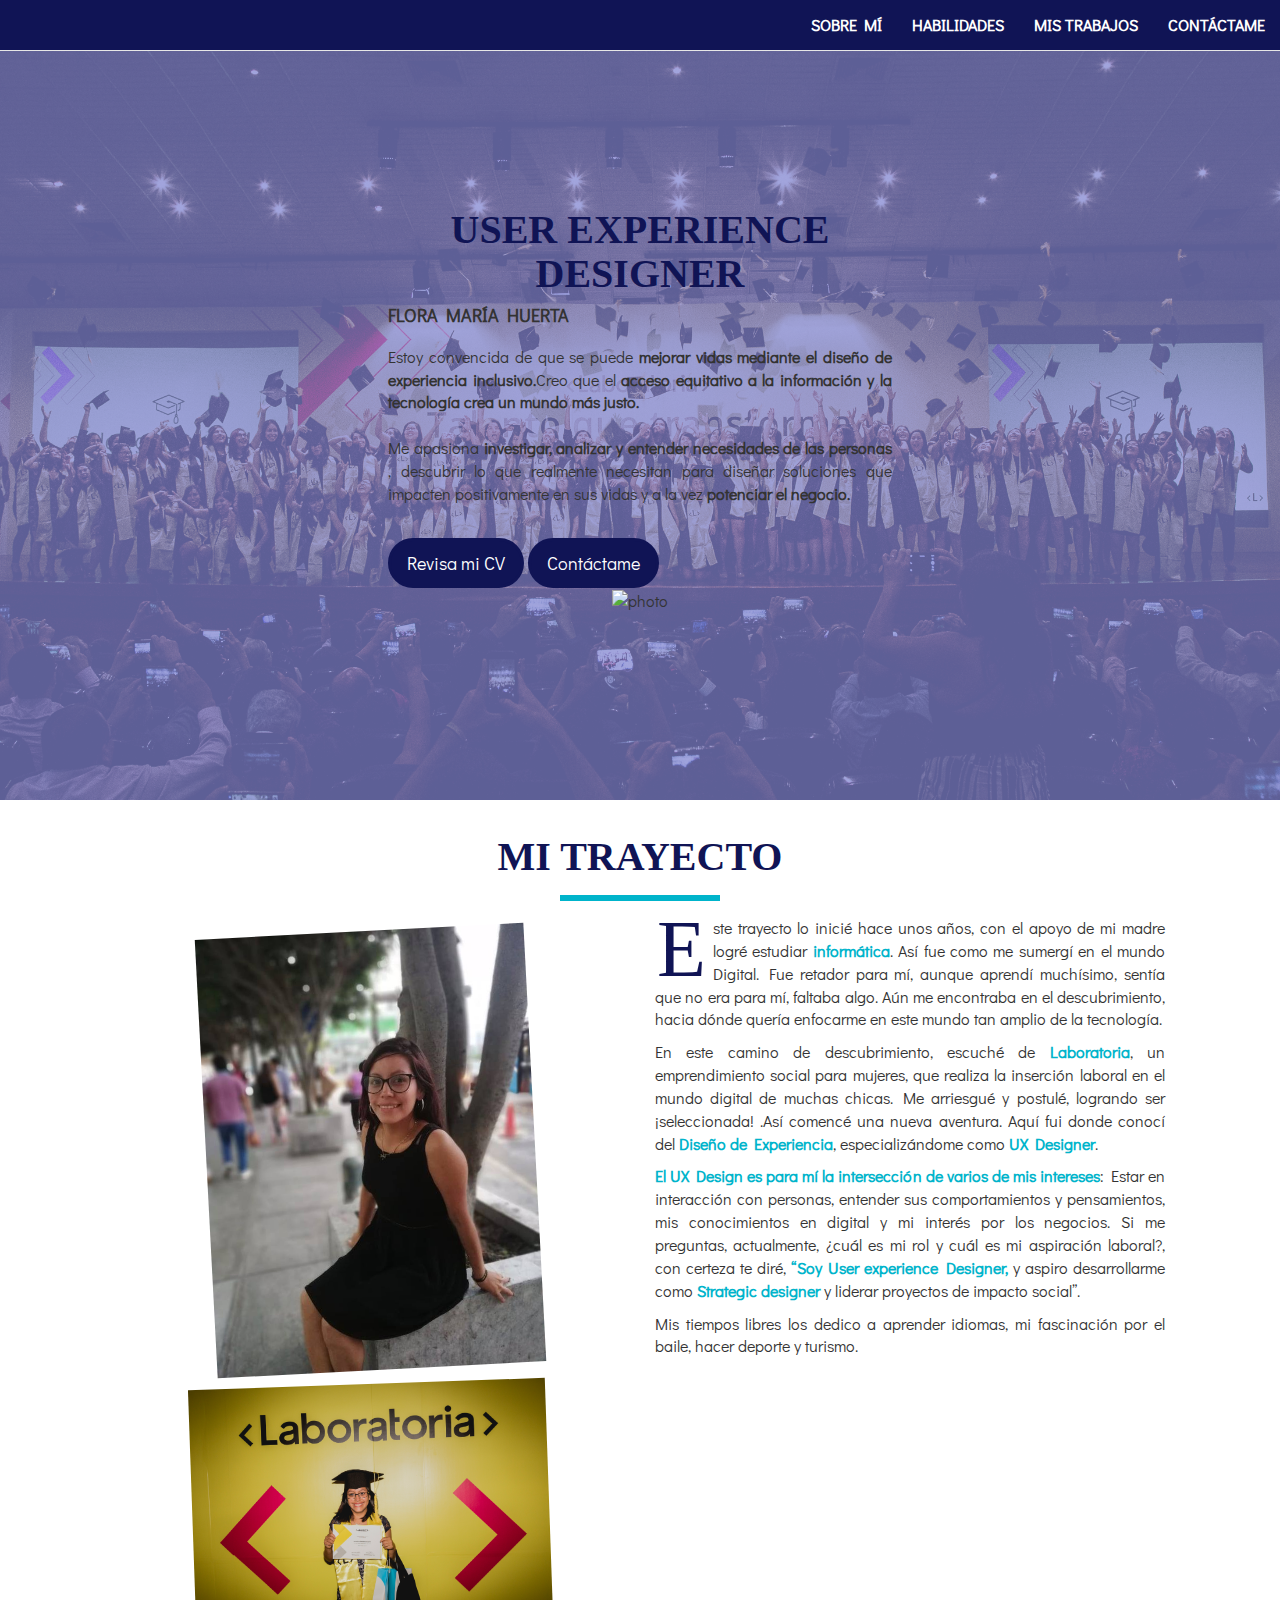
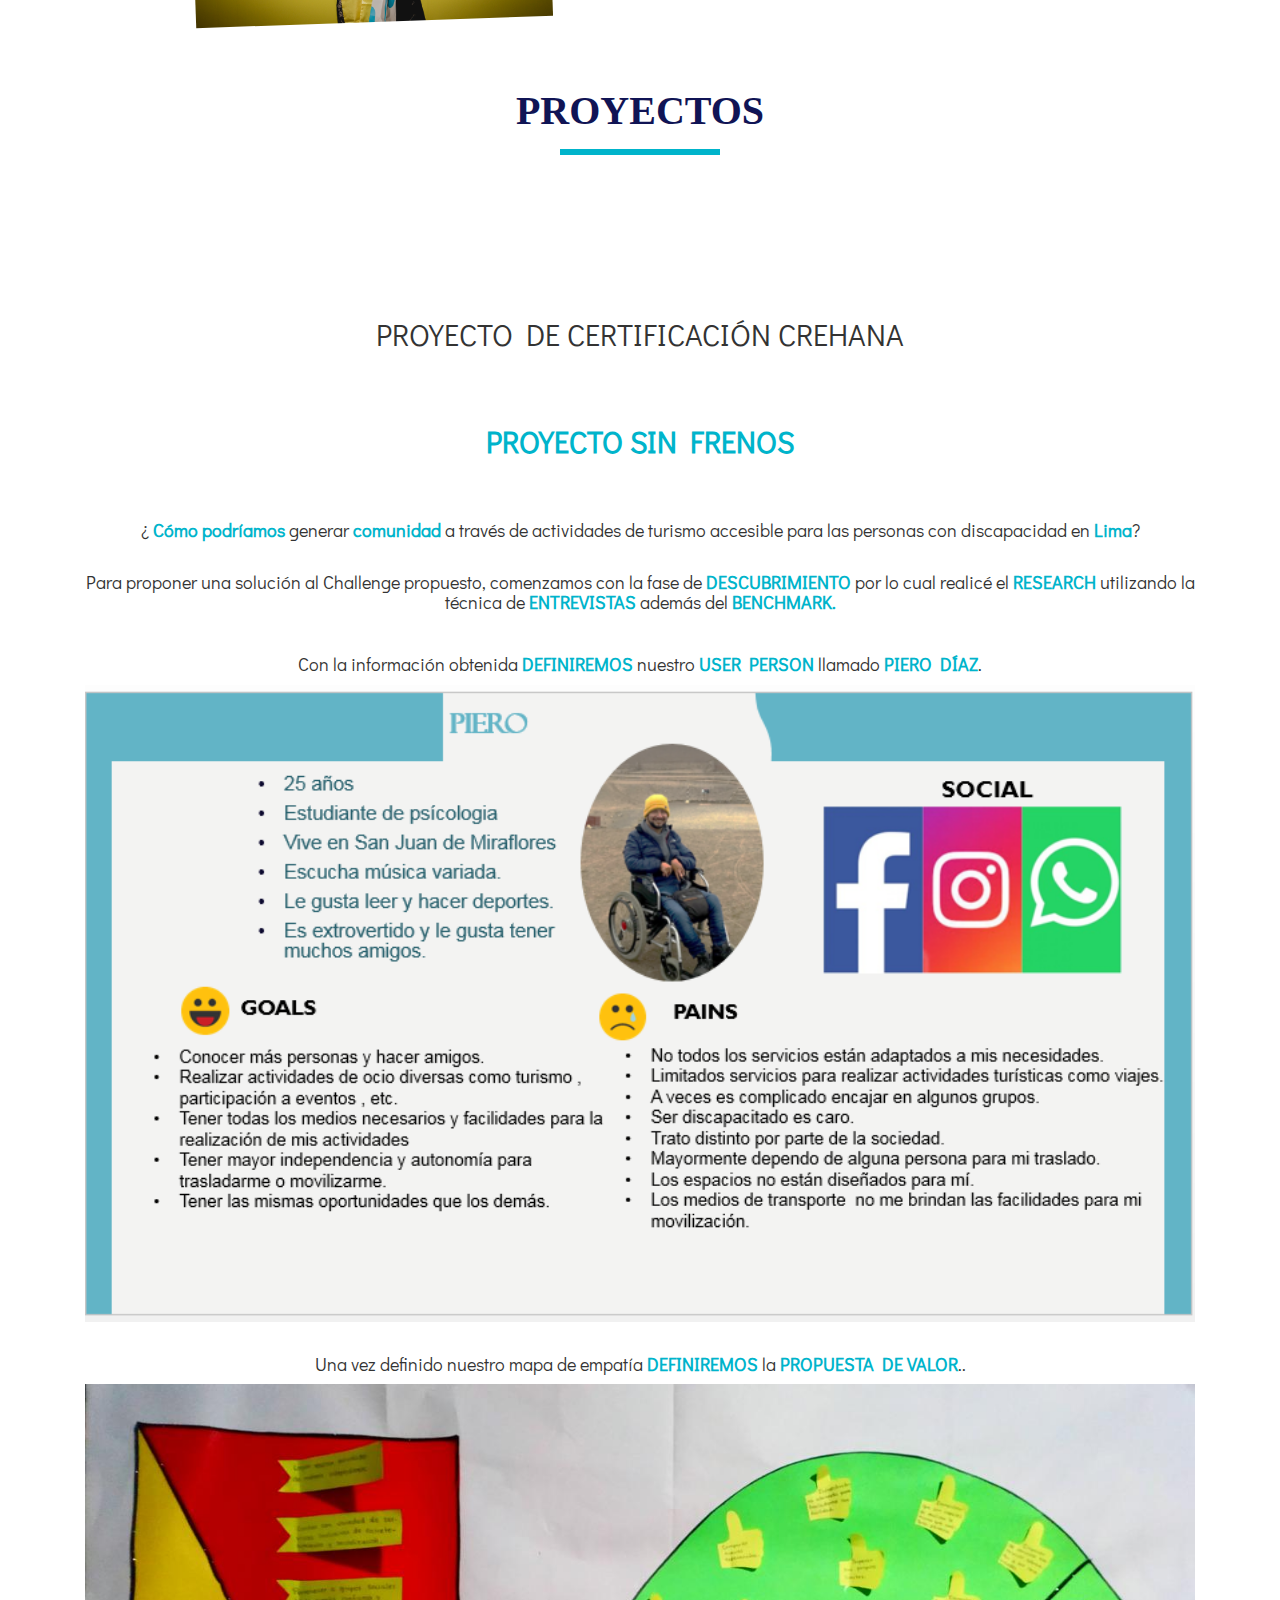
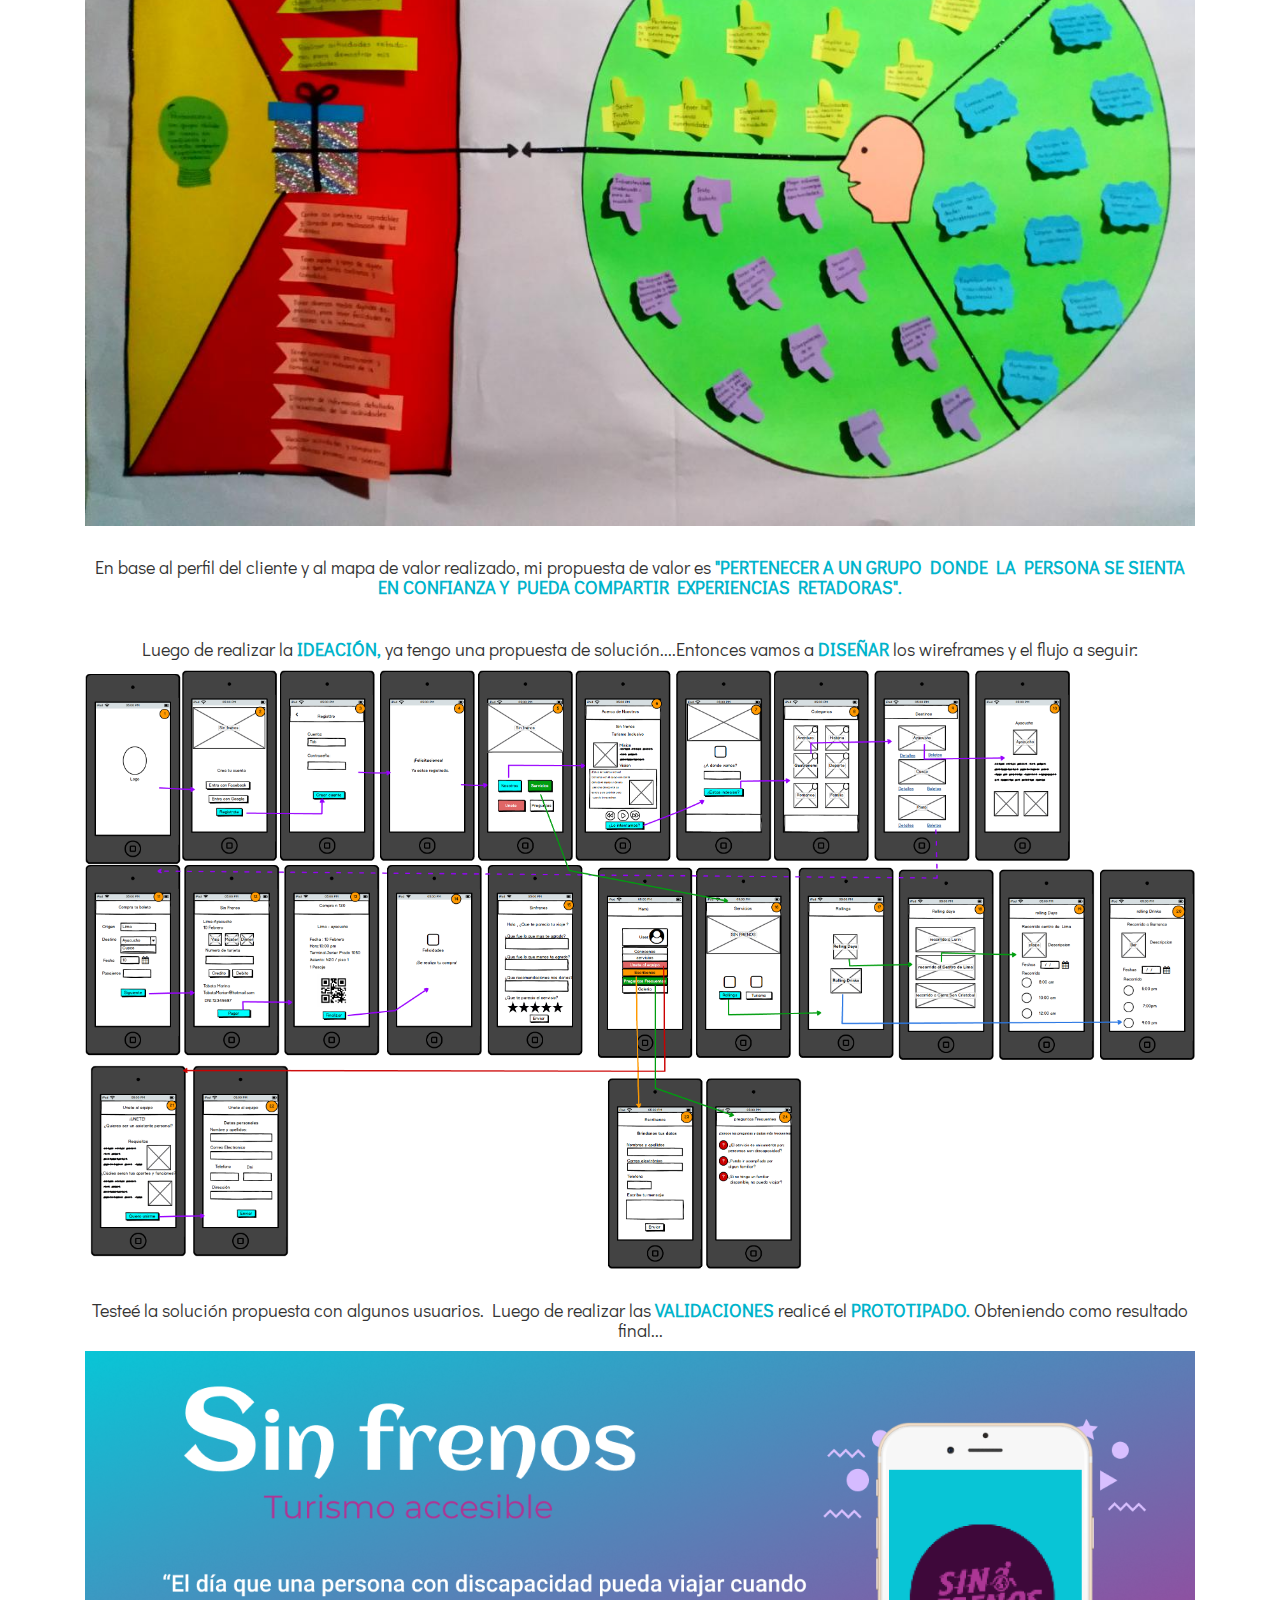
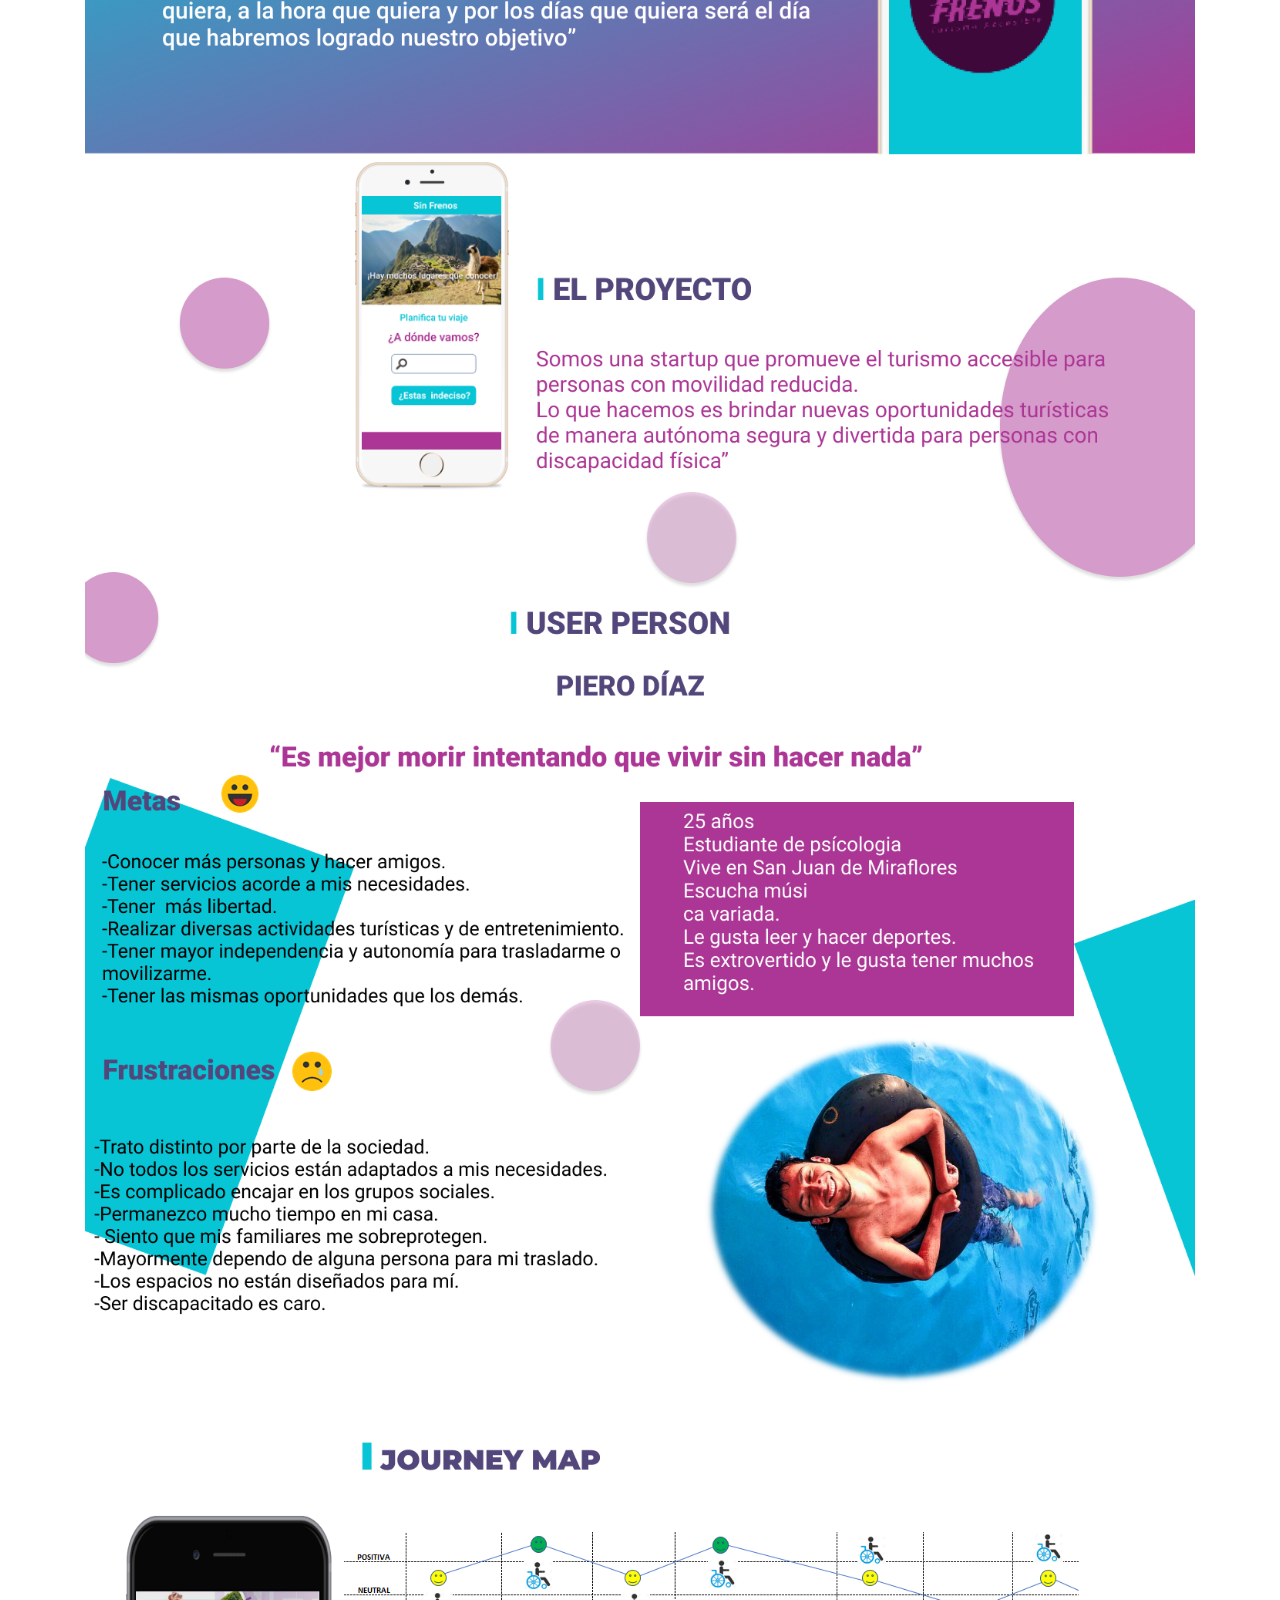
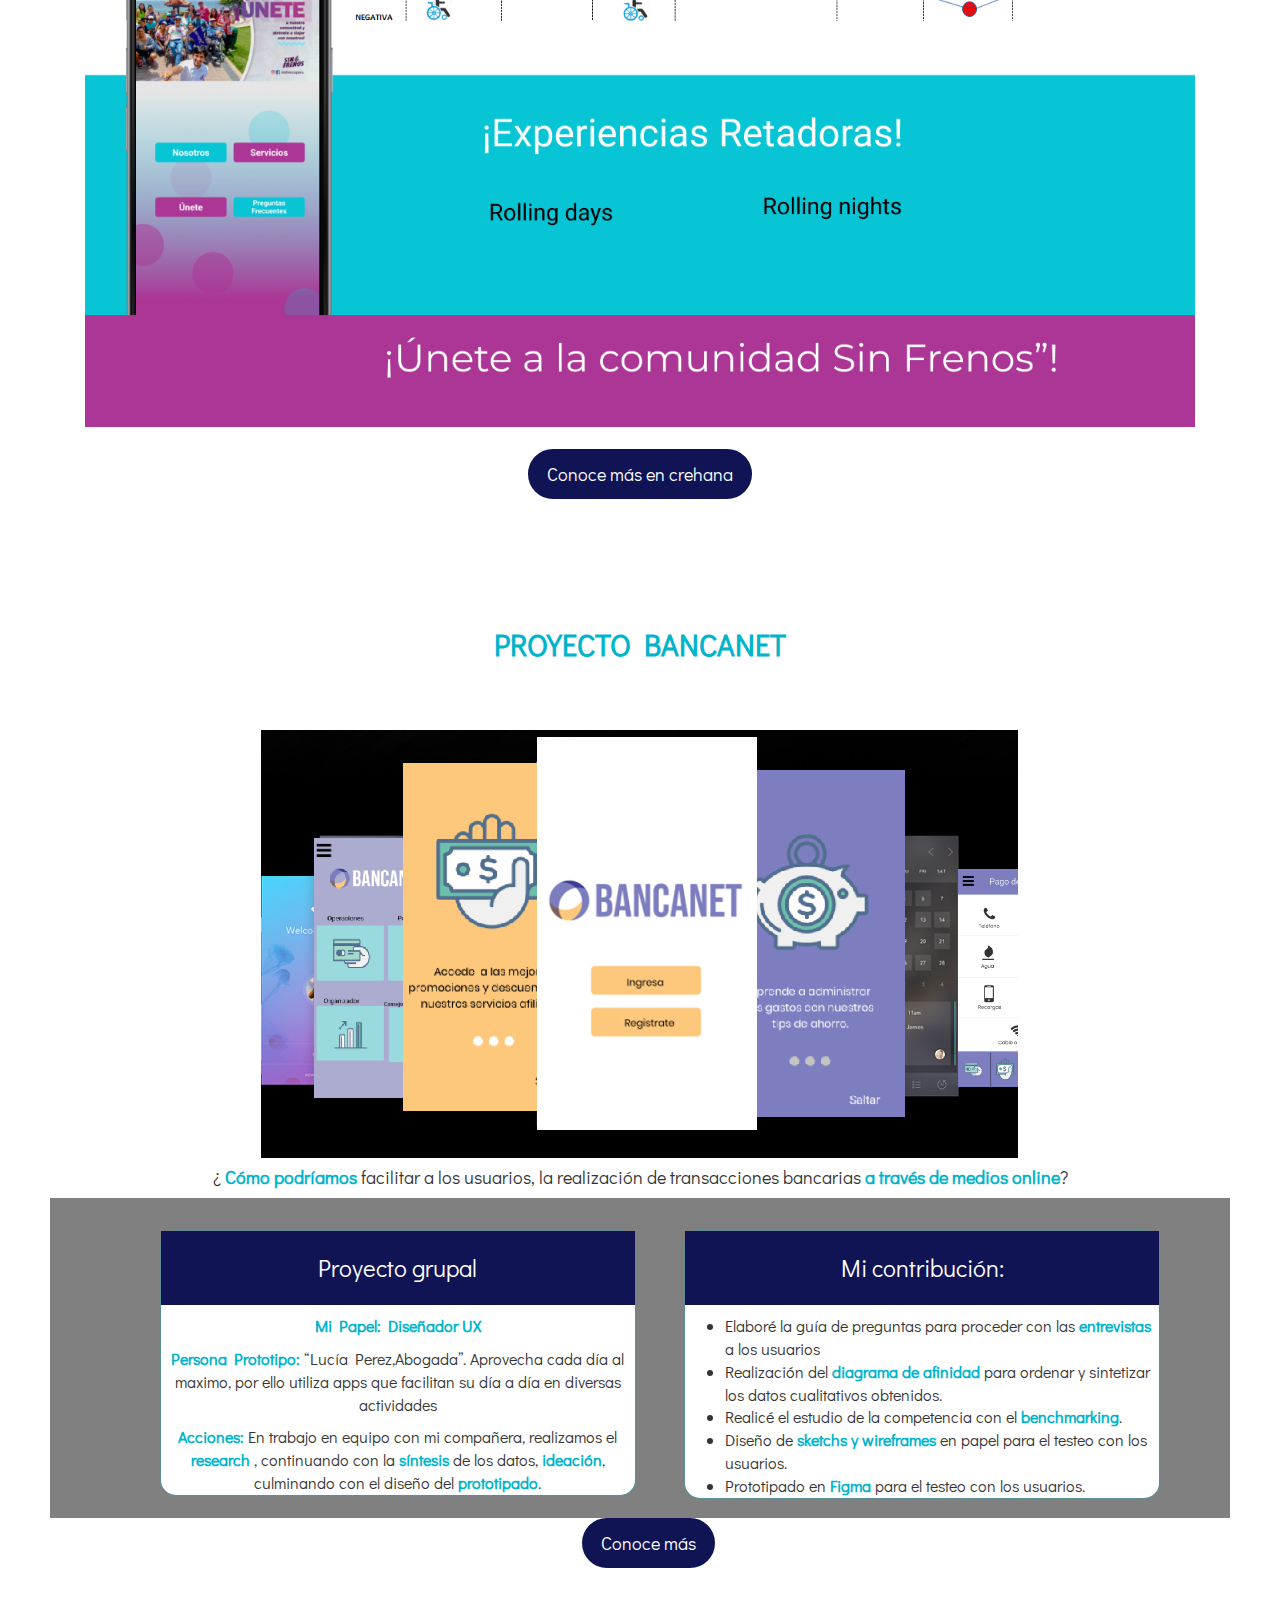
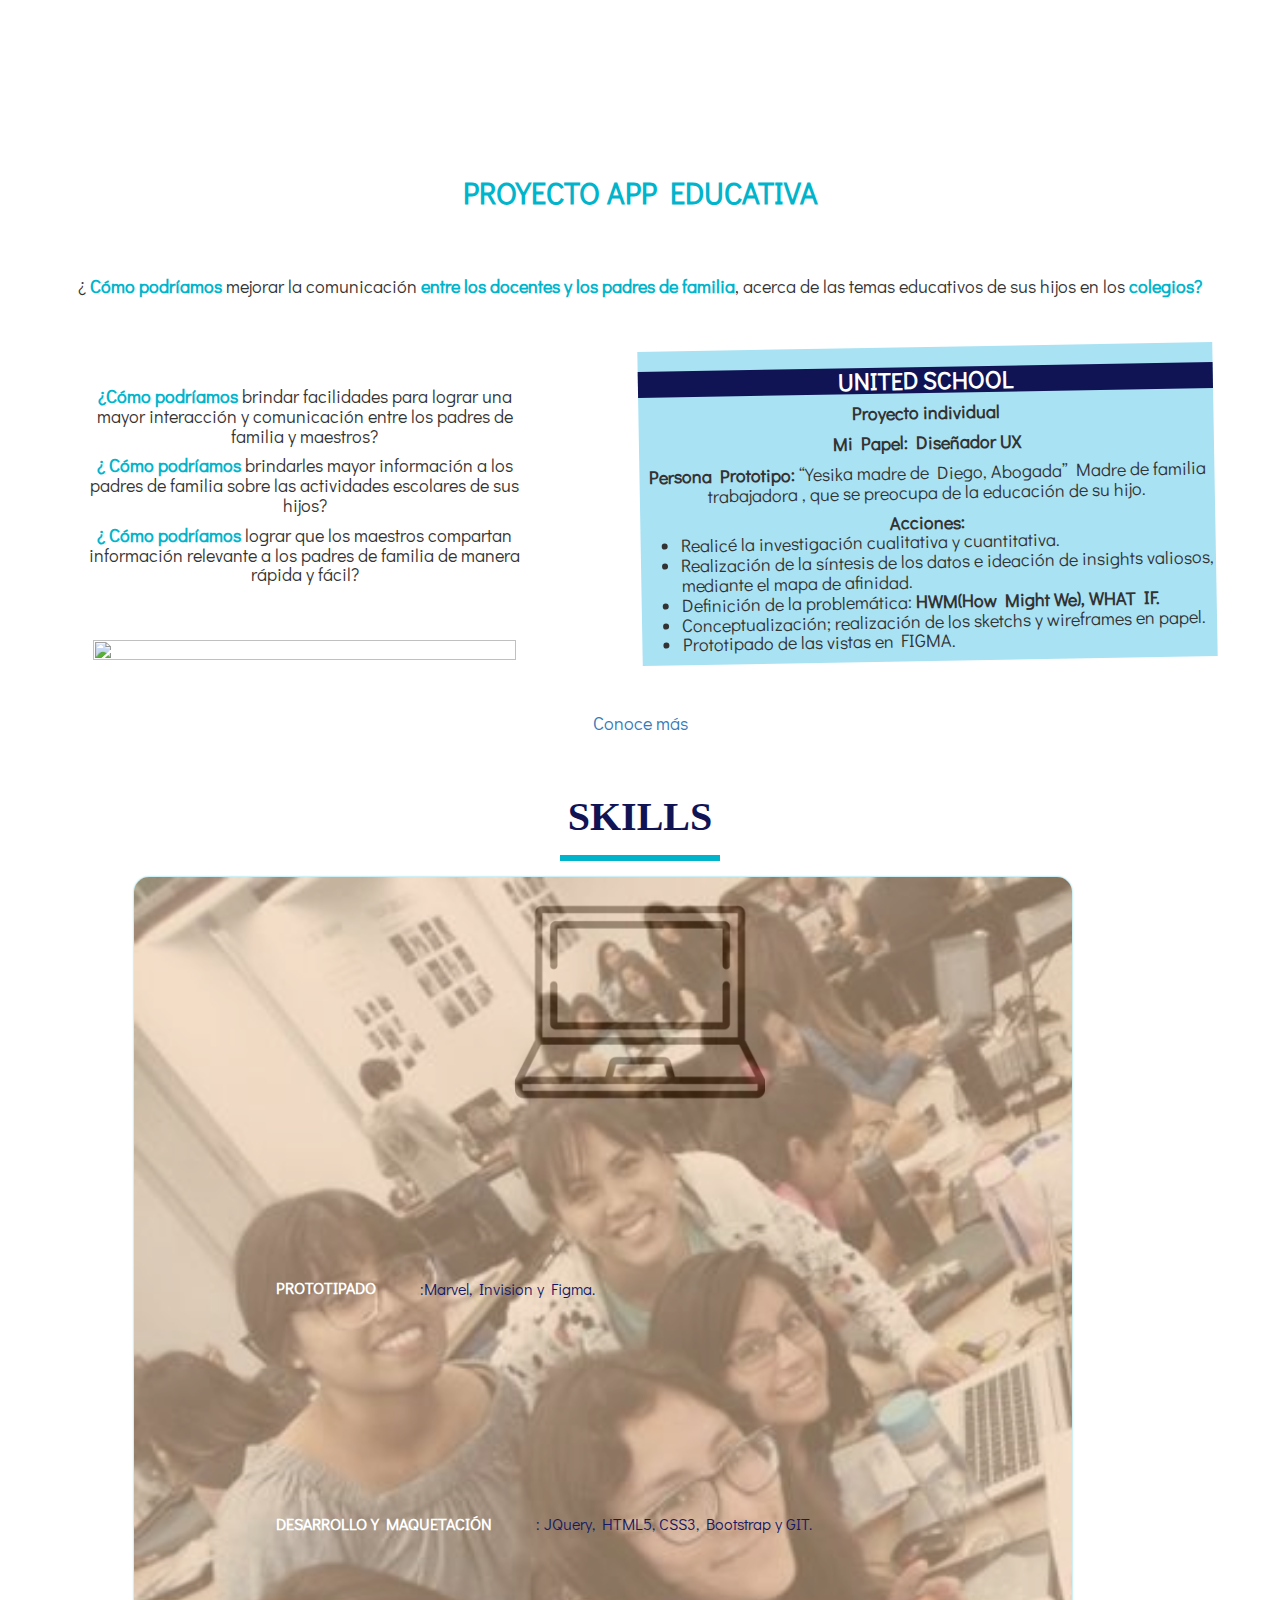
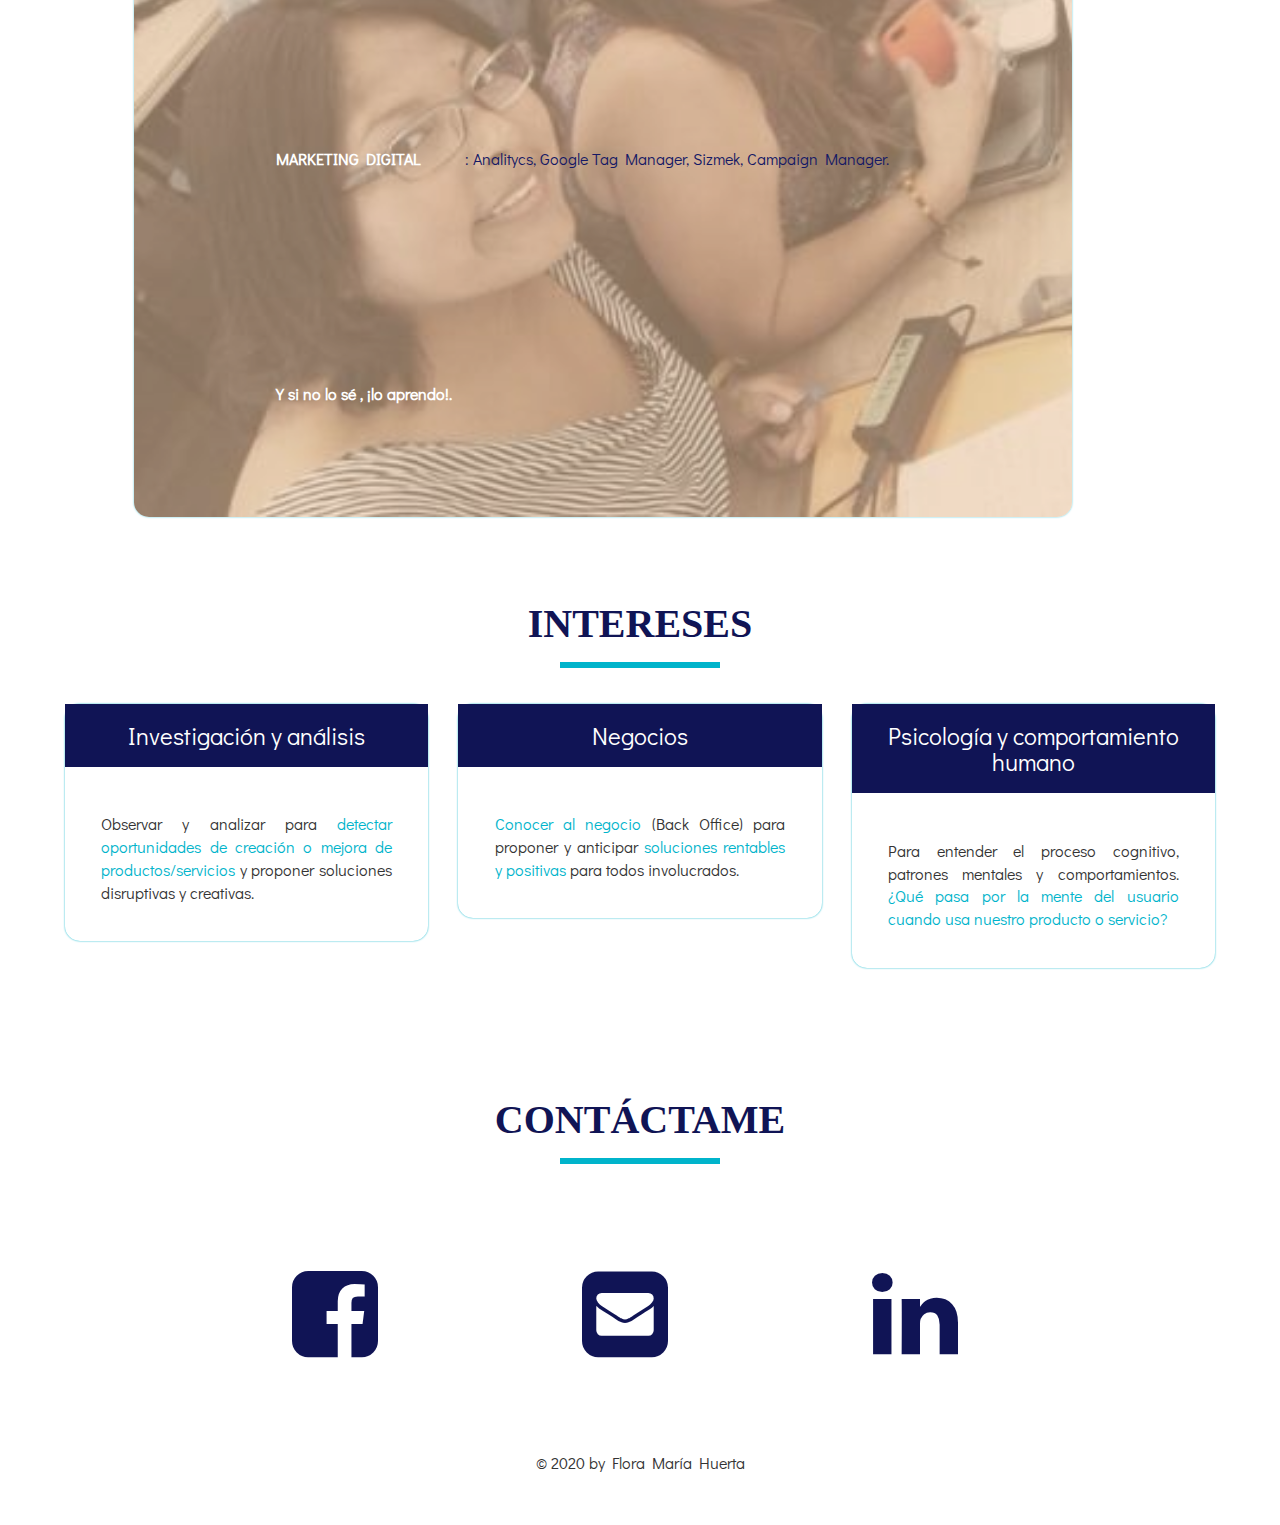
==== commit 5b5286bd: "corrección error img" ====
--- a/index.html
+++ b/index.html
@@ -39,22 +39,59 @@
 				</div>
 			</nav>
 		</header>
-
-
 		<section>
-			<div class="contentpresentacion">
-				<h3 class="name texto-name  "><strong>Bienvenidos, soy </strong></h3><span class="name"><strong></strong></span>
-					<h2 class="tittle2"><strong> MARIA HUERTA</strong></h2>
-						<p class="phrase col-md-8"> "El gran reto es la humanización de la tecnología"</p>
+
+			<div class="contentpresentacion hidden-xs">
+          <div class="text-center  col-md-1 text-justify " > </div>
+					<div class="text-center text- col-xs-12 col-md-5 text-justify" >
+					 <h3 class="tittle_Sub"><strong >USER EXPERIENCE DESIGNER</strong></h3>
+					  <h4 class="whitee"><strong >FLORA MARÍA HUERTA</strong></h4>
+					 <h2 class=""><strong class="whitee"></strong></h2>
+					 <p>Estoy convencida de que se puede <strong> mejorar vidas mediante el
+						diseño de experiencia inclusivo.</strong>Creo que el <strong> acceso equitativo a la información y la tecnología crea un mundo más justo.</strong> <BR>
+							 <br>Me apasiona<strong class=""> investigar, analizar y entender necesidades de las personas </strong>, descubrir lo que realmente necesitan para diseñar soluciones que impacten positivamente en sus vidas y a la
+					 vez <strong> potenciar el negocio.</strong></p>
+									<br><a href="img/cv.pdf" target="_blank" id="enlace-cv" class="btn btn-lg boton  text-white text-justify text-center" type="submit" download>Revisa mi CV</a> <a href="#contactanos"  id="enlace-cv" class="btn btn-lg boton  text-white text-justify text-center" type="submit" download>Contáctame</a>
+
+					 </div>
+
+					<div class="text-center col-xs-12 col-md-5 " >
+						<img src="img/PERFIL2.jpg" alt="photo" class="photoperfil imgRedonda">
+					</div>
+
 			</div>
 		</section>
 
 
+
+		<div class="contentpresentacion hidden-md hidden-lg ">
+
+				<div class="text-center  col-md-1 text-justify " > </div>
+				<div class="text-center col-xs-12 col-md-5 " >
+					<img src="img/PERFIL2.jpg" alt="photo" class="photoperfil imgRedonda">
+				</div>
+
+				<div class="text-center col-xs-12 block text-justify" >
+				 <h3 class="tittle_Sub"><strong >User Experience Designer</strong></h3>
+				 <h4 class="whitee"><strong >FLORA MARÍA HUERTA</strong></h4>
+ 			 <h2 class=""><strong class="whitee"></strong></h2>
+ 			 <h5 class="perfil">Estoy convencida de que se puede <strong> mejorar vidas mediante el
+ 				diseño de experiencia inclusivo.</strong>Creo que el <strong> acceso equitativo a la información y la tecnología crea un mundo más justo.</strong><h5><BR>
+
+							 <div class="w-100 text-center">
+								 <br><a href="img/cv.pdf" target="_blank" id="enlace-cv" class="btn btn-lg boton  text-white text-justify text-center" type="submit" download>Revisa mi CV</a> <a href="#contactanos"  id="enlace-cv" class="btn btn-lg boton  text-white text-justify text-center" type="submit" download>Contáctame</a>
+							</div>
+				 </div>
+		</div>
+	</section>
+</section>
+
+
 		<!--sobre mi-->
-		<section  class="fondo-sobremi"  >
+		<section  class="fondo-sobremi hidden-xs"  >
 			<div class="container">
 				<div id="sobremi" class="text-center col-xs-12">
-					<h1 class="tittle_Sub">ACERCA DE MÍ</h1>
+					<h1 class="tittle_Sub">MI TRAYECTO </h1>
 					<div class="line-white"></div>
 					<div class="col-xs-12 ">
 					<!--	<div class="text-center col-xs-12 col-md-6 " >
@@ -66,18 +103,20 @@
 						<div class="text-center col-xs-12 col-md-6 " >
 							<img src="img/yoo.jpg" alt="photo" class="photo1">
 							<img src="img/labo.jpg" alt="photo" class="photo2 hidden-xs">
-							<h2> <strong class="como-biografy">"Siempre en modo aprendizaje"</strong></h3>
 						</div>
 
 						<div class="text-center col-xs-12 col-md-6 text-justify hidden-xs" >
 							<p> <span class="capitalLetter">E</span>ste trayecto lo inicié hace unos años, con el apoyo de mi madre logré estudiar <strong class="comogeneral">informática</strong>. Así fue como me sumergí en el mundo Digital. Fue retador para mí, aunque aprendí muchísimo, sentía que no era para mí, faltaba algo. Aún me encontraba en el descubrimiento, hacia dónde quería enfocarme en este mundo tan amplio de la tecnología.
 								 <p>En este camino de descubrimiento, escuché de <strong class="comogeneral">Laboratoria</strong>, un emprendimiento social para mujeres, que realiza la inserción laboral en el mundo digital de muchas chicas. Me arriesgué y postulé, logrando ser ¡seleccionada! .Así comencé una nueva aventura. Aquí fui donde conocí del <strong class="comogeneral"> Diseño de Experiencia</strong>, especializándome como <strong class="comogeneral">UX Designer</strong>.</p>
 
-							 	 <p><strong class="comogeneral">El diseño de experiencia es para mí la intersección de varios de mis intereses</strong>: Estar en interacción con personas, conocerlas, mis conocimientos en digital  y mi interés por los negocios. Si me preguntas, actualmente, ¿cuál es mi rol y cuál es mi aspiración laboral? , con certeza te diré, <strong class="comogeneral">“Soy diseñadora de experiencias
-									 y mi objetivo es ser Service Designer y liderar proyectos de gran impacto”</strong>.</p>
-								 <p class="">El UX Design me permite colaborar con soluciones innovadoras y visualizar oportunidades de negocio con la <strong class="comogeneral">  creación de productos y servicios con propósito</strong>, de esta manera aportar con otro de mis intereses; cooperar con un mundo mejor.</p>
-	  						 <p class="">Mis tiempos libres los dedico a aprender idiomas, mi fascinación al baile, hacer deporte y conocer muchos lugares.</p>
-
+							 	 <p><strong class="comogeneral">El UX Design es para mí la intersección de varios de mis intereses</strong>: Estar en interacción con personas, entender sus comportamientos y pensamientos, mis conocimientos en digital  y mi interés por los negocios. Si me preguntas, actualmente, ¿cuál es mi rol y cuál es mi aspiración laboral?, con certeza te diré, <strong class="comogeneral">“Soy User experience Designer,</strong>
+								y aspiro desarrollarme como <strong class="comogeneral"> Strategic designer </strong> y liderar proyectos de impacto social”.</p>
+								<!-- <p class="">El UX Design me permite colaborar con soluciones innovadoras y visualizar oportunidades de negocio traduciéndolo en  <strong class="comogeneral">  la creación de productos y servicios sostenibles y con propósito </strong>, de esta manera aportar con otro de mis intereses, cooperar con un mundo mejor.</p>
+	  						 <p class=""> -->Mis tiempos libres los dedico a aprender idiomas, mi fascinación por el baile, hacer deporte y turismo.</p>
+						</div>
+
+           <div class="text-center col-xs-12 col-md-12 text-justify hidden-xs" >
+					</div>
 
 								<div class="col-xs-12">
 								<div class="col-xs-12  col-md-12 hidden-xs text-justify">
@@ -90,21 +129,19 @@
 
 					 <div class="text-center col-xs-12   hidden-md hidden-lg hidden-sm .visible-xs text-justify">
 					<p><span class="capitalLetter">D</span>
-						Estoy convencida de que se puede mejorar vidas mediante el
+					Estoy convencida de que se puede mejorar vidas mediante el
 					diseño de experiencia inclusivo.
 					Mi objetivo para cada proyecto es colaborar con la creación de
 					productos y servicios con propósito y valor para las personas.
 					Lograr ofrecer la mejor experiencia al usuario en equilibrio con los
 					objetivos del negocio.
-					Aspiro desarrollarme como diseñadora de experiencia de
+					Aspiro desarrollarme como Strategic Designer de
 					productos y servicios en proyectos de gran impacto social.
 					Destaco mi capacidad de compromiso, cooperación y constancia en
 					diversos ámbitos de mi vida.</p>
 					</div>
 
 					</div>
-
-					<a href="img/MARIA HUERTA - UX.pdf" target="_blank" id="enlace-cv" class="btn btn-lg boton  text-white " type="submit" download>Descarga mi CV</a>
 				</div>
 			</div>
 		</section>
@@ -200,116 +237,6 @@
 				</div>
 	     	</div>
 		</section>-->
-		<section  class="text-center bg-black seccion-intereses">
-				<div class="container-fluid">
-				<h2 class="tittle_Sub blue">INTERESES</h2>
-				<div class="line-white"></div>
-				<div class="row">
-					 <div class="col-md-3 ">
-							<section class="overlay no-p" class="container-item">
-							</section>
-							<section class="intereses ">
-								<h3 class="color">Investigación y análisis</h3>
-								<p class="text-intereses text-justify">	En la observación y análisis <span class="comogeneral">de los fenómenos de la vida cotidiana </span>podemos detectar oportunidades de creación y mejora en productos o servicios, y proponer <span class="comogeneral">soluciones disruptivas y creativas.</span></p>
-							</section>
-					 </div>
-						<div class="col-md-3 ">
-							<section class="overlay no-p">
-							</section>
-							<section class="intereses ">
-								<h3 class="color">Psicología y comportamiento humano </h3>
-								<p class="text-intereses text-justify ">A partir de la comprensión de la <span class="comogeneral">mente humana </span>, podremos entender procesos, patrones mentales y comportamientos de cada individuo. Lo cúal nos permitirá  <span class="comogeneral">diseñar de manera empática </span> productos y servicios <span class="comogeneral">acorde a necesidades reales.</span> </p>
-							</div>
-
-							<div class="col-md-3 ">
-								<section class="overlay no-p">
-								</section>
-								<section class="intereses ">
-									<h3 class="color">Inteligencia de negocios </h3>
-									<p class="text-intereses text-justify ">Tan relevante como conocer a nuestros clientes, es <span class="comogeneral">conocer a la organización</span>, de esta manera proponer y anticipar <span class="comogeneral">soluciones rentables</span> y apoyar en la toma de las mejores decisiones comerciales. Lograr el  <span class="comogeneral">equilibrio entre los objetivos organizacionales y las mejores experiencias para los usuarios.</span>  </p>
-								</div>
-
-							<div class="col-md-3 ">
-								<section class="overlay no-p">
-								<section class="newcategory" >
-								</section>
-								</section>
-								<section class="intereses ">
-									<h3 class="color">Diversidad en el mundo</h3>
-									<p class="text-intereses text-justify "> Existe tanta diversidad en el mundo .<span class="comogeneral">Para aprender se necesita de las diferencias </span>, de los que no piensan o viven como nosotros ,explorando podremos descubrir nuevas ideas.
- 									<span class="comogeneral">¡Las diferencias nos enriquecen!.</span></p>
-								</section>
-				</section>
-
-				<section  class="text-center bg-black section_logros">
-						<div class="container-fluid">
-						<h2 class="tittle_Sub blue">LOGROS</h2>
-						<div class="line-white"></div>
-						<div class="row">
-							 <div class="col-md-1"></div>
-							 <div class="col-md-5 all">
-									<section class="overlay no-p" class="container-item">
-									</section>
-									<section class="intereses ">
-										<h3 class="color">Liderar el tráfico de anuncios de México</h3>
-										<p class="text-intereses text-justify"> En mi última experiencia laboral logré liderar una cuenta, siendo la <strong class="como"> encargada del tráfico de los anuncios de México.</strong> Además de  lograr diversas certificaciones en el manejo de plataformas y temas relacionados a <strong class="como">Marketing Digital</strong> y afines.</p>
-									</section>
-							 </div>
-
-
-								<div class="col-md-5 all">
-									<section class="overlay no-p">
-									</section>
-									<section class="intereses">
-										<h3 class="color">Proyecto de discrepancias de datos</h3>
-										<p class="text-intereses text-justify "> Elaboré un proyecto para la mejora del área de <strong class="como">Trafficking. </strong>Referente a las <strong class="como">Discrepancias en los datos del cliente y del adserver </strong >, una problemática que aqueja al área. Realicé la investigación, documentación y planteé un flujo para el manejo y gestión de la misma.</p>
-									</section>
-									</div>
-						</section>
-
-
-
-		<section  id="Habilidades" class=" section_habilidades">
-			<div class="container-fluid">
-				<h2 class="tittle_Sub blue">SKILLS</h2>
-				<div class="line-white"></div>
-				<div class="row">
-
-
-						<div class="col-md-6 text-center">
-							<section class="overlay no-p" class="container-item">
-							</section>
-							<section class="skillss text-justify">
-								<div class="img-contenedor">
-	              </div>
-								<p class="titulo_skills-both"> HARD SKILLS</p>
-								<p class="text-skills"> Durante toda mi formación he desarrollado  proyectos con diversas herramientas. <strong class="resaltar_skills-both"> Prototipado </strong>con <strong class="strong_letter">Marvel, Invision y Figma</strong>.
-					      <strong class="resaltar_skills-both"> Desarrollo y maquetación </strong> con <strong class="resaltar_skills-bothr">JQuery, HTML5, CSS3, Bootstrap y Git</strong>.</strong>
-								Sumado a mis conocimientos en el manejo de plataformas de<strong class="resaltar_skills-both">Marketing Digital y análisis de datos </strong> como :<strong class="strong_letter"> sizmek, Campaign Manager, Analitycs, Google Tag Manager.</strong>
-								Esto me ayuda a lograr una mejor comunicación y entendimiento con un equipo multidisciplinario.
-							</strong></p>
-							</section>
-					 </div>
-
-
-
-						<div class="col-md-6 ">
-							<section class="overlay no-p">
-
-							</section>
-							<section class="skills text-justify ">
-								<div class="img-contenedor">
-								</div>
-								<p class="titulo_skills-both"> SOFT SKILLS</p>
-								<p class="text-skills"> En mi camino de formación he desarrollado diversas capacidades que me han impulsado siempre a mejorar en cada proyecto, las más destacadas son :<strong class="strong_letter">Autoaprendizaje, investigación, responsabilidad, trabajo en equipo y Compromiso.</strong> <br>
-								 Además de <strong class="resaltar_skills-both">Business skills</strong> como :<strong class="strong_letter">liderazgo, responsabilidad personal y social, negociación, resolución de conflictos y toma de decisiones.</strong></p>
-
-						</section>
-					</div>
-				</section>
-
-
-
 
 
 
@@ -357,7 +284,9 @@
 					<section class="col-md-12 col-xs-12 margenes">
 
 						<section class="recursos col-md-12 ">
-							 <H2 class="titulo_proyectos">SIN FRENOS</h2>
+							<H2 class="nameproject" > PROYECTO DE CERTIFICACIÓN CREHANA </h2>
+							 <H2 class="titulo_proyectos"><strong class="nameproject">PROYECTO</strong> SIN FRENOS</h2>
+
 							 <H4 class="proyectos-desc ">¿ <strong class="como">Cómo podríamos</strong>
 								  generar <strong class="como">comunidad</strong> a través de actividades de turismo accesible para las personas con discapacidad en <strong class="como">Lima</strong>?</H4>
 
@@ -374,16 +303,15 @@
 						<H4>Luego de realizar la <strong class="como">IDEACIÓN, </strong> ya tengo una propuesta de solución....Entonces vamos a <strong class="como"> DISEÑAR </strong> los wireframes y el flujo a seguir:</h4>
 						<img src="img/wireframes.png" class="img_landing" alt="">
 						<H4>Testeé la solución propuesta con algunos usuarios. Luego de realizar las <strong class="como"> VALIDACIONES </strong>realicé el <strong class="como"> PROTOTIPADO. </strong>Obteniendo como resultado final...</h4>
-						 <img src="img/lp_sinfrenos.png" class="img_landing" alt="">
-
-						<button type="button" name="button" class="btn-recursos  ">Descubrir</button>
-						<button type="button" name="button" class="btn-recursos  ">Research</button>
-						<button type="button" name="button" class="btn-recursos  ">Síntesis</button>
-						<button type="button" name="button" class="btn-recursos  ">Definir</button>
-						<button type="button" name="button" class="btn-recursos  "> Ideación</button>
-						<!-- <button type="button" name="button" class="btn-recursos  ">iteration</button> -->
-						<button type="button" name="button" class="btn-recursos  ">Diseñar</button>
-						<button type="button" name="button" class="btn-recursos  ">Prototyping</button>
+						 <img src="img/lp_sinfrenos.png" class="img_landing" alt=""> <br>
+
+						 <a href="https://www.crehana.com/proyecto/mariaahv560/sin-frenos/" target="_blank" id="enlace-cv" class="btn btn-lg boton  text-white text-justify text-center" type="submit" download>Conoce más en crehana</a>
+
+
+
+
+
+
 						<!--<a href="https://github.com/mariaahv/Banca-digital" id="enlace-cv" target="_blank" class="btn btn-lg boton  text-white " >Conoce más</a>-->
 
 				</section>
@@ -435,45 +363,58 @@
 
 
 				<section class="col-md-12 col-xs-12">
-					<H2 class="titulo_proyectos">BANCANET</h2>
+					<H2 class="titulo_proyectos"><strong class="nameproject">PROYECTO</strong> BANCANET</h2>
+          	<img src="img/bancanet01.png" class="img_lg_first" alt="">
+
 	 			 <H4 class="proyectos-desc ">¿ <strong class="como">Cómo podríamos</strong> facilitar
 	 				 a los usuarios, la realización de transacciones bancarias <strong class="como"> a través de medios online</strong>?</H4>
 
-					 <section class=" detalles-proy col-md-12">
-			 		 <h3 class="sombra subtitulos-proyecto"> BANCANET</h3>
-			 		 <p class=" subtitulos-proyecto"><strong> </strong> Proyecto grupal.</p>
-			 			<p class=" subtitulos-proyecto">Mi Papel: Diseñador UX
-			 			<p class=" hidden-xs"> <strong>Persona Prototipo:</strong> “Lucía Perez,Abogada”.
-			 				 Aprovecha cada día al maximo, por ello utiliza apps que facilitan su día a día en diversas actividades</p>
-			 			<p class=" "><strong>Acciones: </strong>En trabajo en equipo con mi compañera, realizamos el Research,  continuando con la síntesis de los datos e ideación de insights valiosos, culminando con la elaboración del prototipado.</p>
-			 			<div class=" "><strong>Mi contribución:</strong>
-			 				<ul class="lista">
-			 					<li>Elaboré la guía de preguntas para proceder con las entrevistas a los usuarios </li>
-			 					<li>Realización del diagrama de afinidad para ordenar y sintetizar los datos cualitativos obtenidos. </li>
-			 					<li>Realicé el estudio de la competencia con el benchmarking.</li>
-			 					<li>Realización de sketchs y wireframes en papel para el testeo con los usuarios.</li>
-			 					<li>Prototipado en <strong>FIGMA</strong> para el testeo con los usuarios.</li>
-
-			 				</ul>
-
-			 			</div>
+
+						<section  class="text-center bg-black seccion-intereses1">
+								<div class="row">
+									 <div class="col-md-1"></div>
+									 <div class="col-md-5 all">
+											<section class="overlay no-p" class="container-item">
+											</section>
+											<section class="intereses">
+												<h3 class="color">Proyecto grupal</h3>
+
+												 <p class=" subtitulos-proyecto"><strong class="como">Mi Papel: Diseñador UX</strong>
+												 <p class=" hidden-xs"> <strong><strong class="como">Persona Prototipo:</strong></strong> “Lucía Perez,Abogada”.
+												 Aprovecha cada día al maximo, por ello utiliza apps que facilitan su día a día en diversas actividades</p>
+												 <p class=" "><strong><strong class="como">Acciones: </strong></strong>En trabajo en equipo con mi compañera, realizamos el <strong class="como">research </strong>,  continuando con la <strong class="como">síntesis</strong> de los datos,<strong class="como"> ideación</strong>, culminando con el diseño del <strong class="como">prototipado</strong>.</p>
+											</section>
+									 </div>
+
+
+										<div class="col-md-5 all">
+											<section class="overlay no-p">
+											</section>
+											<section class="intereses">
+												<h3 class="color">Mi contribución:</h3>
+												<ul class="lista">
+													<li>Elaboré la guía de preguntas para proceder con las <strong><strong class="como"> entrevistas</strong></strong> a los usuarios </li>
+													<li>Realización del <strong class="como"> diagrama de afinidad </strong>para ordenar y sintetizar los datos cualitativos obtenidos. </li>
+													<li>Realicé el estudio de la competencia con el <strong><strong class="como"> benchmarking</strong></strong>.</li>
+													<li>Diseño de <strong><strong class="como">sketchs y wireframes </strong></strong> en papel para el testeo con los usuarios.</li>
+													<li>Prototipado en <strong><strong class="como">Figma</strong></strong> para el testeo con los usuarios.</li>
+
+												</ul>
+											</section>
+											</div>
+								</section>
+
+
 
 			 		</section class="margin">
 
 					<img src="img/end_LD_BN.png" class="img_lg" alt="">
-					<button type="button" name="button" class="btn-recursos  ">Research</button>
-					<button type="button" name="button" class="btn-recursos  ">Síntesis</button>
-					<button type="button" name="button" class="btn-recursos  "> Ideación</button>
-					<!-- <button type="button" name="button" class="btn-recursos  ">iteration</button> -->
-					<button type="button" name="button" class="btn-recursos  ">	Design Thinking</button>
-					<button type="button" name="button" class="btn-recursos  ">Figma</button>
-					<button type="button" name="button" class="btn-recursos  ">Prototype</button>
 					<a href="https://github.com/mariaahv/Banca-digital" id="enlace-cv" target="_blank" class="btn btn-lg boton  text-white " >Conoce más</a>
 
 
 			</section>
 
-				<section class=" col-md-12 col-xs-12">
+				<section class=" col-md-12 col-xs-12 center">
 
 				<!--	<section class=" col-md-3 ">
 						<img src="img/banconet4.png" class="prototipo">
@@ -500,7 +441,7 @@
 
 				</section>
 				<section class="col-md-12 col-xs-12 margenes">
-					<h2 class="titulo_proyectos "> APP EDUCATIVA</h2>
+					<h2 class="titulo_proyectos "><strong class="nameproject">PROYECTO</strong> APP EDUCATIVA</h2>
 					<H4 class="proyectos-desc ">¿ <strong class="como">Cómo podríamos</strong>
  					mejorar la comunicación <strong class="como">entre los docentes y los padres de familia</strong>, acerca de las temas educativos de sus hijos en los  <strong class="como"> colegios? </strong> </p>
 
@@ -526,48 +467,151 @@
 						<H3  class=" sombra subtitulos-proyecto">UNITED SCHOOL</H3>
 						<p  class=" subtitulos-proyecto">Proyecto individual</p>
 						 <p class="subtitulos-proyecto">Mi Papel: Diseñador UX</p>
-						 <p class="hidden-xs"> <strong>Persona Prototipo:</strong> “Yesika madre de Diego, Abogada” Madre de familia trabajadora , que se preocupa de la educación de su hijo</p>
+						 <p class="hidden-xs"> <strong>Persona Prototipo:</strong> “Yesika madre de Diego, Abogada” Madre de familia trabajadora , que se preocupa de la educación de su hijo.</p>
 
 						 <div class=" "><strong>Acciones:</strong>
 							 <ul class="lista">
-								 <li>Realicé la investigación cualitativa y cuantitativa </li>
+								 <li>Realicé la investigación cualitativa y cuantitativa. </li>
 								 <li>Realización de la síntesis de los datos e ideación de insights valiosos, mediante el mapa de afinidad. </li>
 								 <li>Definición de la problemática: <strong>HWM(How Might We), WHAT IF.</strong></li>
 								 <li>Conceptualización; realización de los sketchs y wireframes en papel. </li>
 								 <li>Prototipado de las vistas en FIGMA. </li>
 
-
 							 </ul>
 						 </div>
 
-
 					 </section>
-
-
-					 <section class="margin">
-						 <button type="button" name="button" class="btn-recursos  ">Research</button>
- 						<button type="button" name="button" class="btn-recursos  ">Síntesis</button>
- 						<button type="button" name="button" class="btn-recursos  "> Ideación</button>
- 												 <!-- <button type="button" name="button" class="btn-recursos  ">iteration</button> -->
- 						<button type="button" name="button" class="btn-recursos  ">	Conceptualización</button>
- 						<button type="button" name="button" class="btn-recursos  ">Paper Prototype</button>
- 						<button type="button" name="button" class="btn-recursos  ">Figma</button>
-					 </section>
-
-					 <a href="https://github.com/mariaahv/APP-EDUCATIVA-"  id="enlace-cv" target="_blank" class="btn btn-lg boton  text-white " >Conoce más</a>
-
-
-			    </section>
+					 <a href="https://github.com/mariaahv/APP-EDUCATIVA-"  id="botonschool" target="_blank" class=" cbtn btn-lg boton  text-white" >Conoce más</a>
+
+			    </section  class="">
+
 
 		</section>
+
+
+
 
 		</div>
 	</div>
 </div>
+
 </section>
 
+
+
+
+
+<section  id="Habilidades" class="section_habilidades">
+	<div class="container-fluid">
+		<h2 class="tittle_Sub blue">SKILLS</h2>
+	  <div class="line-white"></div>
+		<div class="row ">
+			<div class="col-md-1">
+
+			</div>
+
+				<div class="col-md-10">
+					<section class="overlay no-p" class="container-item">
+							<!-- <img src="img/bancanet01.png" class="img"> -->
+					<!-- <section class="newcategory" >
+						<h4></h4>
+					</section> -->
+					</section>
+					<section class="skills text-justify ">
+
+						<div class="img-contenedor w-100 text-center center-block">
+							<img src="img/laptop.png " class="img_skills" >
+						</div>
+
+					<p class="text-skills"><strong class="resaltar_skills-both">PROTOTIPADO </strong> :Marvel, Invision y Figma.</P>
+					<p class="text-skills"><strong class="resaltar_skills-both">DESARROLLO Y MAQUETACIÓN </strong>: JQuery, HTML5, CSS3, Bootstrap y GIT</strong>.</strong> </P>
+				  <p class="text-skills"><strong class="resaltar_skills-both">MARKETING DIGITAL</strong> :	Analitycs, Google Tag Manager, Sizmek, Campaign Manager.<br></P>
+					<P class="text-skills"><strong class="resaltar_skills-both"> Y si no lo sé , ¡lo aprendo!. </strong></p>
+					</section>
+			 </div>
+
+
+
+
+					</section>
+
+
+
+						<!--	<section  class="text-center bg-black section_logros">
+									<div class="container-fluid">
+									<h2 class="tittle_Sub blue">LOGROS</h2>
+									<div class="line-white"></div>
+									<div class="row">
+										 <div class="col-md-1"></div>
+										 <div class="col-md-5 all">
+												<section class="overlay no-p" class="container-item">
+												</section>
+												<section class="intereses ">
+													<h3 class="color">Liderar el tráfico de anuncios de México</h3>
+													<p class="text-intereses text-justify"> En mi última experiencia laboral logré liderar una cuenta, siendo la <strong class="como"> encargada del tráfico de los anuncios de México.</strong> Además de  lograr diversas certificaciones en el manejo de plataformas y temas relacionados a <strong class="como">Marketing Digital</strong> y afines.</p>
+												</section>
+										 </div>
+
+
+							<div class="col-md-5 all">
+								<section class="overlay no-p">
+								</section>
+								<section class="intereses">
+									<h3 class="color">Proyecto de discrepancias de datos</h3>
+									<p class="text-intereses text-justify "> Elaboré un proyecto para la mejora del área de <strong class="como">Trafficking. </strong>Referente a las <strong class="como">Discrepancias en los datos del cliente y del adserver </strong >, una problemática que aqueja al área. Realicé la investigación, documentación y planteé un flujo para el manejo y gestión de la misma.</p>
+								</section>
+								</div>
+					</section>-->
+
+
+
+
+		<section  class="text-center bg-black seccion-intereses">
+				<div class="container-fluid">
+				<h2 class="tittle_Sub blue">INTERESES</h2>
+				<div class="line-white"></div>
+				<div class="row">
+					 <div class="col-md-4 ">
+							<section class="overlay no-p" class="container-item">
+							</section>
+							<section class="intereses ">
+								<h3 class="color">Investigación y análisis</h3>
+									<p class="text-intereses text-justify hidden-xs"> Observar y analizar para <span class="comogeneral"> detectar oportunidades de creación o mejora de productos/servicios</span> y proponer soluciones disruptivas y creativas.</span></p>
+							</section>
+					 </div>
+
+					 <div class="col-md-4 ">
+						 <section class="overlay no-p">
+						 </section>
+						 <section class="intereses ">
+							 <h3 class="color">Negocios </h3>
+							 <p class="text-intereses text-justify hidden-xs"><span class="comogeneral">Conocer al negocio</span> (Back Office) para proponer y anticipar <span class="comogeneral">soluciones rentables  y positivas</span> para todos involucrados. <span class="comogeneral"></span>  </p>
+						 </div>
+
+						<div class="col-md-4 ">
+							<section class="overlay no-p">
+							</section>
+							<section class="intereses ">
+								<h3 class="color">Psicología y comportamiento humano </h3>
+								<p class="text-intereses text-justify hidden-xs "><span class="comogeneral"></span> Para entender el proceso cognitivo, patrones mentales y comportamientos. <span class="comogeneral">¿Qué pasa por la mente del usuario cuando usa nuestro producto o servicio?<span> </p>
+							</div>
+
+
+
+							<!--<div class="col-md-4 ">
+								<section class="overlay no-p">
+								<section class="newcategory" >
+								</section>
+								</section>
+								<section class="intereses ">
+									<h3 class="color">Diversidad cultural</h3>
+									<p class="text-intereses text-justify "> Existe tanta diversidad en el mundo .<span class="comogeneral">Para aprender se necesita de las diferencias </span>, de los que no piensan o viven como nosotros ,explorando podremos descubrir nuevas ideas.
+									<span class="comogeneral">¡Las diferencias nos enriquecen!.</span></p>
+								</section>-->
+				</section>
+
+
    <footer id="contactanos">
-
 			<section class="text-center bg-black seccion-contactame">
 				<div class="container-fluid">
 					<h2 class="tittle_Sub blue">CONTÁCTAME</h2>
@@ -577,7 +621,7 @@
 						<div class="col-md-1">
 
 						</div>
-							<div class="col-md-3 all">
+							<div class="col-md-3  col-xs-3 all">
 								<section class="overlay no-p" class="container-item">
 										<!-- <img src="img/bancanet01.png" class="img"> -->
 								<!-- <section class="newcategory" >
@@ -585,38 +629,40 @@
 								</section> -->
 								</section>
 								<section class=" ">
-								<a class="list email" href="https://www.facebook.com/Maria.FH.Vega" target="_blank"><strong><i class="fa fa-facebook-square"></i></strong></a></li>
-								<a href="https://www.facebook.com/Maria.FH.Vega" target="_blank"><p class="links hidden-xs">Envíame un mensaje</p></a>
+								<a class="list email" href="https://www.facebook.com/Floramariahuerta" target="_blank"><strong><i class="fa fa-facebook-square"></i></strong></a></li>
+								<!--<a href="https://www.facebook.com/Floramariahuerta" target="_blank"><p class="links hidden-xs">Envíame un mensaje</p></a>-->
 								<p class="links"></p>
 								</section>
 						    </div>
 
 
-							<div class="col-md-3 all">
+							<div class="col-md-3 col-xs-3 all">
 								<section class="overlay no-p">
 								</section>
 								<section class="">
 									<a class="list email" href="https://outlook.live.com/mail/inbox" target="_blank"><strong>	<i class="fa fa-envelope-square " ></i></strong></a>
-									<a href="https://outlook.live.com/mail/inbox" target="_blank"><p class="links hidden-xs">Envíame un email</p></a>
+									<!--<a href="https://outlook.live.com/mail/inbox" target="_blank"><p class="links hidden-xs">Envíame un email</p></a>-->
 								</section>
 								</div>
 
-								<div class="col-md-3 all">
+								<div class="col-md-3 col-xs-3 all">
 									<section class="overlay no-p">
 									</section>
 
 									<section class=" ">
 									<a class="list email" href="https://www.linkedin.com/in/floramariahuerta/" target="_blank"><strong><i class="fa fa-linkedin"></i></strong></a>
-									<a href="https://www.linkedin.com/in/floramariahuerta/" target="_blank"><p class="links hidden-xs">Visita mi perfil</p></a>
+									<!--<a href="https://www.linkedin.com/in/floramariahuerta/" target="_blank"><p class="links hidden-xs">Visita mi perfil</p></a>-->
 									</section>
 
 									</div>
 
-									<div class="col-md-12">
-											<div class="center">© 2019 by Maria Huerta</div>
-									</div>
-
-</div>
+
+   </div>
+
+
+	 									<div class="col-md-12 final">
+	 										<div class="center">© 2020 by Flora María Huerta</div>
+	 									</div>
 
 		</footer>
 
